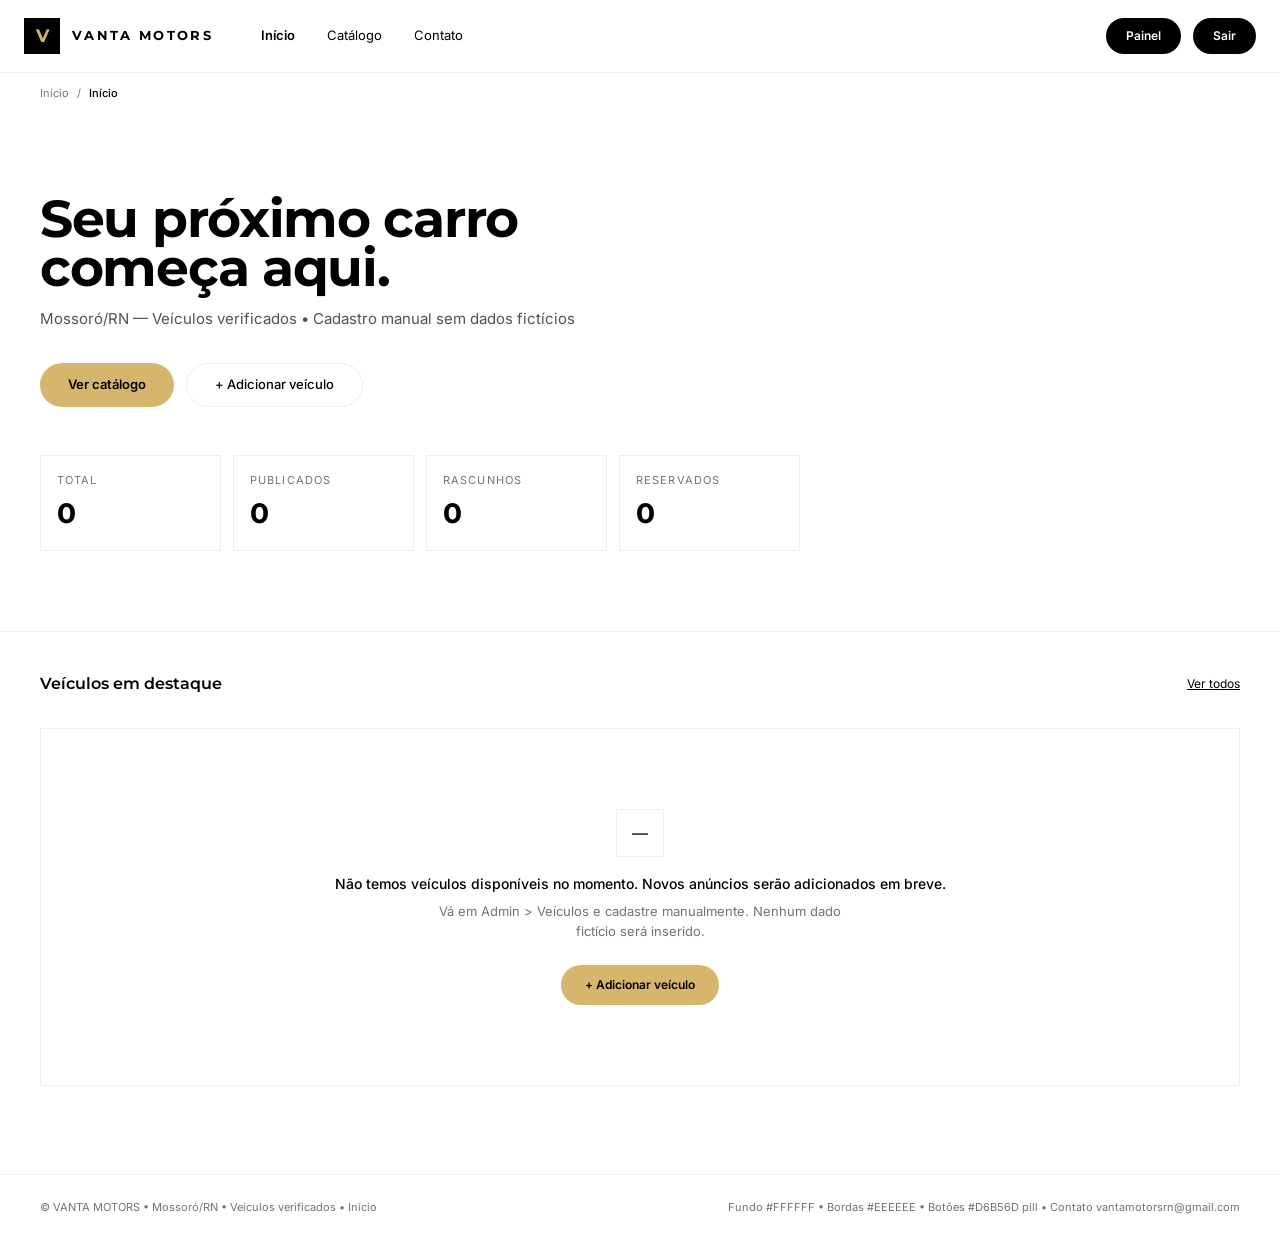
==== Vanta-Motors-Completo-Final.html @ ecafaca8 "Add files via upload" ====
<!DOCTYPE html>
<html lang="en">
<head>
  <meta charset="UTF-8">
  <meta name="viewport" content="width=device-width, initial-scale=1">
  <title>React Artifact</title>
  <style>*, ::before, ::after {
  --tw-border-spacing-x: 0;
  --tw-border-spacing-y: 0;
  --tw-translate-x: 0;
  --tw-translate-y: 0;
  --tw-rotate: 0;
  --tw-skew-x: 0;
  --tw-skew-y: 0;
  --tw-scale-x: 1;
  --tw-scale-y: 1;
  --tw-pan-x:  ;
  --tw-pan-y:  ;
  --tw-pinch-zoom:  ;
  --tw-scroll-snap-strictness: proximity;
  --tw-gradient-from-position:  ;
  --tw-gradient-via-position:  ;
  --tw-gradient-to-position:  ;
  --tw-ordinal:  ;
  --tw-slashed-zero:  ;
  --tw-numeric-figure:  ;
  --tw-numeric-spacing:  ;
  --tw-numeric-fraction:  ;
  --tw-ring-inset:  ;
  --tw-ring-offset-width: 0px;
  --tw-ring-offset-color: #fff;
  --tw-ring-color: rgb(59 130 246 / 0.5);
  --tw-ring-offset-shadow: 0 0 #0000;
  --tw-ring-shadow: 0 0 #0000;
  --tw-shadow: 0 0 #0000;
  --tw-shadow-colored: 0 0 #0000;
  --tw-blur:  ;
  --tw-brightness:  ;
  --tw-contrast:  ;
  --tw-grayscale:  ;
  --tw-hue-rotate:  ;
  --tw-invert:  ;
  --tw-saturate:  ;
  --tw-sepia:  ;
  --tw-drop-shadow:  ;
  --tw-backdrop-blur:  ;
  --tw-backdrop-brightness:  ;
  --tw-backdrop-contrast:  ;
  --tw-backdrop-grayscale:  ;
  --tw-backdrop-hue-rotate:  ;
  --tw-backdrop-invert:  ;
  --tw-backdrop-opacity:  ;
  --tw-backdrop-saturate:  ;
  --tw-backdrop-sepia:  ;
  --tw-contain-size:  ;
  --tw-contain-layout:  ;
  --tw-contain-paint:  ;
  --tw-contain-style:  ;
}

::backdrop {
  --tw-border-spacing-x: 0;
  --tw-border-spacing-y: 0;
  --tw-translate-x: 0;
  --tw-translate-y: 0;
  --tw-rotate: 0;
  --tw-skew-x: 0;
  --tw-skew-y: 0;
  --tw-scale-x: 1;
  --tw-scale-y: 1;
  --tw-pan-x:  ;
  --tw-pan-y:  ;
  --tw-pinch-zoom:  ;
  --tw-scroll-snap-strictness: proximity;
  --tw-gradient-from-position:  ;
  --tw-gradient-via-position:  ;
  --tw-gradient-to-position:  ;
  --tw-ordinal:  ;
  --tw-slashed-zero:  ;
  --tw-numeric-figure:  ;
  --tw-numeric-spacing:  ;
  --tw-numeric-fraction:  ;
  --tw-ring-inset:  ;
  --tw-ring-offset-width: 0px;
  --tw-ring-offset-color: #fff;
  --tw-ring-color: rgb(59 130 246 / 0.5);
  --tw-ring-offset-shadow: 0 0 #0000;
  --tw-ring-shadow: 0 0 #0000;
  --tw-shadow: 0 0 #0000;
  --tw-shadow-colored: 0 0 #0000;
  --tw-blur:  ;
  --tw-brightness:  ;
  --tw-contrast:  ;
  --tw-grayscale:  ;
  --tw-hue-rotate:  ;
  --tw-invert:  ;
  --tw-saturate:  ;
  --tw-sepia:  ;
  --tw-drop-shadow:  ;
  --tw-backdrop-blur:  ;
  --tw-backdrop-brightness:  ;
  --tw-backdrop-contrast:  ;
  --tw-backdrop-grayscale:  ;
  --tw-backdrop-hue-rotate:  ;
  --tw-backdrop-invert:  ;
  --tw-backdrop-opacity:  ;
  --tw-backdrop-saturate:  ;
  --tw-backdrop-sepia:  ;
  --tw-contain-size:  ;
  --tw-contain-layout:  ;
  --tw-contain-paint:  ;
  --tw-contain-style:  ;
}

/*
! tailwindcss v3.4.18 | MIT License | https://tailwindcss.com
*/

/*
1. Prevent padding and border from affecting element width. (https://github.com/mozdevs/cssremedy/issues/4)
2. Allow adding a border to an element by just adding a border-width. (https://github.com/tailwindcss/tailwindcss/pull/116)
*/

*,
::before,
::after {
  box-sizing: border-box;
  /* 1 */
  border-width: 0;
  /* 2 */
  border-style: solid;
  /* 2 */
  border-color: #e5e7eb;
  /* 2 */
}

::before,
::after {
  --tw-content: '';
}

/*
1. Use a consistent sensible line-height in all browsers.
2. Prevent adjustments of font size after orientation changes in iOS.
3. Use a more readable tab size.
4. Use the user's configured `sans` font-family by default.
5. Use the user's configured `sans` font-feature-settings by default.
6. Use the user's configured `sans` font-variation-settings by default.
7. Disable tap highlights on iOS
*/

html,
:host {
  line-height: 1.5;
  /* 1 */
  -webkit-text-size-adjust: 100%;
  /* 2 */
  -moz-tab-size: 4;
  /* 3 */
  -o-tab-size: 4;
     tab-size: 4;
  /* 3 */
  font-family: ui-sans-serif, system-ui, sans-serif, "Apple Color Emoji", "Segoe UI Emoji", "Segoe UI Symbol", "Noto Color Emoji";
  /* 4 */
  font-feature-settings: normal;
  /* 5 */
  font-variation-settings: normal;
  /* 6 */
  -webkit-tap-highlight-color: transparent;
  /* 7 */
}

/*
1. Remove the margin in all browsers.
2. Inherit line-height from `html` so users can set them as a class directly on the `html` element.
*/

body {
  margin: 0;
  /* 1 */
  line-height: inherit;
  /* 2 */
}

/*
1. Add the correct height in Firefox.
2. Correct the inheritance of border color in Firefox. (https://bugzilla.mozilla.org/show_bug.cgi?id=190655)
3. Ensure horizontal rules are visible by default.
*/

hr {
  height: 0;
  /* 1 */
  color: inherit;
  /* 2 */
  border-top-width: 1px;
  /* 3 */
}

/*
Add the correct text decoration in Chrome, Edge, and Safari.
*/

abbr:where([title]) {
  -webkit-text-decoration: underline dotted;
          text-decoration: underline dotted;
}

/*
Remove the default font size and weight for headings.
*/

h1,
h2,
h3,
h4,
h5,
h6 {
  font-size: inherit;
  font-weight: inherit;
}

/*
Reset links to optimize for opt-in styling instead of opt-out.
*/

a {
  color: inherit;
  text-decoration: inherit;
}

/*
Add the correct font weight in Edge and Safari.
*/

b,
strong {
  font-weight: bolder;
}

/*
1. Use the user's configured `mono` font-family by default.
2. Use the user's configured `mono` font-feature-settings by default.
3. Use the user's configured `mono` font-variation-settings by default.
4. Correct the odd `em` font sizing in all browsers.
*/

code,
kbd,
samp,
pre {
  font-family: ui-monospace, SFMono-Regular, Menlo, Monaco, Consolas, "Liberation Mono", "Courier New", monospace;
  /* 1 */
  font-feature-settings: normal;
  /* 2 */
  font-variation-settings: normal;
  /* 3 */
  font-size: 1em;
  /* 4 */
}

/*
Add the correct font size in all browsers.
*/

small {
  font-size: 80%;
}

/*
Prevent `sub` and `sup` elements from affecting the line height in all browsers.
*/

sub,
sup {
  font-size: 75%;
  line-height: 0;
  position: relative;
  vertical-align: baseline;
}

sub {
  bottom: -0.25em;
}

sup {
  top: -0.5em;
}

/*
1. Remove text indentation from table contents in Chrome and Safari. (https://bugs.chromium.org/p/chromium/issues/detail?id=999088, https://bugs.webkit.org/show_bug.cgi?id=201297)
2. Correct table border color inheritance in all Chrome and Safari. (https://bugs.chromium.org/p/chromium/issues/detail?id=935729, https://bugs.webkit.org/show_bug.cgi?id=195016)
3. Remove gaps between table borders by default.
*/

table {
  text-indent: 0;
  /* 1 */
  border-color: inherit;
  /* 2 */
  border-collapse: collapse;
  /* 3 */
}

/*
1. Change the font styles in all browsers.
2. Remove the margin in Firefox and Safari.
3. Remove default padding in all browsers.
*/

button,
input,
optgroup,
select,
textarea {
  font-family: inherit;
  /* 1 */
  font-feature-settings: inherit;
  /* 1 */
  font-variation-settings: inherit;
  /* 1 */
  font-size: 100%;
  /* 1 */
  font-weight: inherit;
  /* 1 */
  line-height: inherit;
  /* 1 */
  letter-spacing: inherit;
  /* 1 */
  color: inherit;
  /* 1 */
  margin: 0;
  /* 2 */
  padding: 0;
  /* 3 */
}

/*
Remove the inheritance of text transform in Edge and Firefox.
*/

button,
select {
  text-transform: none;
}

/*
1. Correct the inability to style clickable types in iOS and Safari.
2. Remove default button styles.
*/

button,
input:where([type='button']),
input:where([type='reset']),
input:where([type='submit']) {
  -webkit-appearance: button;
  /* 1 */
  background-color: transparent;
  /* 2 */
  background-image: none;
  /* 2 */
}

/*
Use the modern Firefox focus style for all focusable elements.
*/

:-moz-focusring {
  outline: auto;
}

/*
Remove the additional `:invalid` styles in Firefox. (https://github.com/mozilla/gecko-dev/blob/2f9eacd9d3d995c937b4251a5557d95d494c9be1/layout/style/res/forms.css#L728-L737)
*/

:-moz-ui-invalid {
  box-shadow: none;
}

/*
Add the correct vertical alignment in Chrome and Firefox.
*/

progress {
  vertical-align: baseline;
}

/*
Correct the cursor style of increment and decrement buttons in Safari.
*/

::-webkit-inner-spin-button,
::-webkit-outer-spin-button {
  height: auto;
}

/*
1. Correct the odd appearance in Chrome and Safari.
2. Correct the outline style in Safari.
*/

[type='search'] {
  -webkit-appearance: textfield;
  /* 1 */
  outline-offset: -2px;
  /* 2 */
}

/*
Remove the inner padding in Chrome and Safari on macOS.
*/

::-webkit-search-decoration {
  -webkit-appearance: none;
}

/*
1. Correct the inability to style clickable types in iOS and Safari.
2. Change font properties to `inherit` in Safari.
*/

::-webkit-file-upload-button {
  -webkit-appearance: button;
  /* 1 */
  font: inherit;
  /* 2 */
}

/*
Add the correct display in Chrome and Safari.
*/

summary {
  display: list-item;
}

/*
Removes the default spacing and border for appropriate elements.
*/

blockquote,
dl,
dd,
h1,
h2,
h3,
h4,
h5,
h6,
hr,
figure,
p,
pre {
  margin: 0;
}

fieldset {
  margin: 0;
  padding: 0;
}

legend {
  padding: 0;
}

ol,
ul,
menu {
  list-style: none;
  margin: 0;
  padding: 0;
}

/*
Reset default styling for dialogs.
*/

dialog {
  padding: 0;
}

/*
Prevent resizing textareas horizontally by default.
*/

textarea {
  resize: vertical;
}

/*
1. Reset the default placeholder opacity in Firefox. (https://github.com/tailwindlabs/tailwindcss/issues/3300)
2. Set the default placeholder color to the user's configured gray 400 color.
*/

input::-moz-placeholder, textarea::-moz-placeholder {
  opacity: 1;
  /* 1 */
  color: #9ca3af;
  /* 2 */
}

input::placeholder,
textarea::placeholder {
  opacity: 1;
  /* 1 */
  color: #9ca3af;
  /* 2 */
}

/*
Set the default cursor for buttons.
*/

button,
[role="button"] {
  cursor: pointer;
}

/*
Make sure disabled buttons don't get the pointer cursor.
*/

:disabled {
  cursor: default;
}

/*
1. Make replaced elements `display: block` by default. (https://github.com/mozdevs/cssremedy/issues/14)
2. Add `vertical-align: middle` to align replaced elements more sensibly by default. (https://github.com/jensimmons/cssremedy/issues/14#issuecomment-634934210)
   This can trigger a poorly considered lint error in some tools but is included by design.
*/

img,
svg,
video,
canvas,
audio,
iframe,
embed,
object {
  display: block;
  /* 1 */
  vertical-align: middle;
  /* 2 */
}

/*
Constrain images and videos to the parent width and preserve their intrinsic aspect ratio. (https://github.com/mozdevs/cssremedy/issues/14)
*/

img,
video {
  max-width: 100%;
  height: auto;
}

/* Make elements with the HTML hidden attribute stay hidden by default */

[hidden]:where(:not([hidden="until-found"])) {
  display: none;
}

.fixed {
  position: fixed;
}

.absolute {
  position: absolute;
}

.relative {
  position: relative;
}

.sticky {
  position: sticky;
}

.inset-0 {
  inset: 0px;
}

.bottom-0 {
  bottom: 0px;
}

.bottom-6 {
  bottom: 1.5rem;
}

.left-1\/2 {
  left: 50%;
}

.left-2 {
  left: 0.5rem;
}

.right-1 {
  right: 0.25rem;
}

.top-0 {
  top: 0px;
}

.top-1 {
  top: 0.25rem;
}

.top-2 {
  top: 0.5rem;
}

.top-\[72px\] {
  top: 72px;
}

.z-40 {
  z-index: 40;
}

.z-50 {
  z-index: 50;
}

.z-\[60\] {
  z-index: 60;
}

.mx-auto {
  margin-left: auto;
  margin-right: auto;
}

.-ml-2 {
  margin-left: -0.5rem;
}

.mb-4 {
  margin-bottom: 1rem;
}

.ml-2 {
  margin-left: 0.5rem;
}

.mt-1 {
  margin-top: 0.25rem;
}

.mt-12 {
  margin-top: 3rem;
}

.mt-2 {
  margin-top: 0.5rem;
}

.mt-3 {
  margin-top: 0.75rem;
}

.mt-4 {
  margin-top: 1rem;
}

.mt-6 {
  margin-top: 1.5rem;
}

.mt-8 {
  margin-top: 2rem;
}

.flex {
  display: flex;
}

.inline-flex {
  display: inline-flex;
}

.table {
  display: table;
}

.grid {
  display: grid;
}

.hidden {
  display: none;
}

.aspect-\[16\/10\] {
  aspect-ratio: 16/10;
}

.aspect-\[4\/3\] {
  aspect-ratio: 4/3;
}

.h-1\.5 {
  height: 0.375rem;
}

.h-10 {
  height: 2.5rem;
}

.h-11 {
  height: 2.75rem;
}

.h-12 {
  height: 3rem;
}

.h-4 {
  height: 1rem;
}

.h-5 {
  height: 1.25rem;
}

.h-7 {
  height: 1.75rem;
}

.h-8 {
  height: 2rem;
}

.h-9 {
  height: 2.25rem;
}

.h-\[160px\] {
  height: 160px;
}

.h-\[64px\] {
  height: 64px;
}

.h-\[72px\] {
  height: 72px;
}

.h-full {
  height: 100%;
}

.min-h-\[120px\] {
  min-height: 120px;
}

.min-h-\[calc\(100vh-72px\)\] {
  min-height: calc(100vh - 72px);
}

.min-h-screen {
  min-height: 100vh;
}

.w-1\.5 {
  width: 0.375rem;
}

.w-12 {
  width: 3rem;
}

.w-4 {
  width: 1rem;
}

.w-5 {
  width: 1.25rem;
}

.w-8 {
  width: 2rem;
}

.w-9 {
  width: 2.25rem;
}

.w-\[260px\] {
  width: 260px;
}

.w-full {
  width: 100%;
}

.min-w-0 {
  min-width: 0px;
}

.max-w-\[1440px\] {
  max-width: 1440px;
}

.max-w-\[340px\] {
  max-width: 340px;
}

.max-w-\[420px\] {
  max-width: 420px;
}

.max-w-\[720px\] {
  max-width: 720px;
}

.max-w-\[760px\] {
  max-width: 760px;
}

.max-w-\[90vw\] {
  max-width: 90vw;
}

.max-w-\[980px\] {
  max-width: 980px;
}

.flex-1 {
  flex: 1 1 0%;
}

.-translate-x-1\/2 {
  --tw-translate-x: -50%;
  transform: translate(var(--tw-translate-x), var(--tw-translate-y)) rotate(var(--tw-rotate)) skewX(var(--tw-skew-x)) skewY(var(--tw-skew-y)) scaleX(var(--tw-scale-x)) scaleY(var(--tw-scale-y));
}

.cursor-pointer {
  cursor: pointer;
}

.list-decimal {
  list-style-type: decimal;
}

.grid-cols-1 {
  grid-template-columns: repeat(1, minmax(0, 1fr));
}

.grid-cols-2 {
  grid-template-columns: repeat(2, minmax(0, 1fr));
}

.grid-cols-3 {
  grid-template-columns: repeat(3, minmax(0, 1fr));
}

.grid-cols-\[100px_1fr_120px_120px_80px\] {
  grid-template-columns: 100px 1fr 120px 120px 80px;
}

.flex-col {
  flex-direction: column;
}

.flex-wrap {
  flex-wrap: wrap;
}

.items-start {
  align-items: flex-start;
}

.items-center {
  align-items: center;
}

.justify-end {
  justify-content: flex-end;
}

.justify-center {
  justify-content: center;
}

.justify-between {
  justify-content: space-between;
}

.gap-1 {
  gap: 0.25rem;
}

.gap-1\.5 {
  gap: 0.375rem;
}

.gap-10 {
  gap: 2.5rem;
}

.gap-2 {
  gap: 0.5rem;
}

.gap-3 {
  gap: 0.75rem;
}

.gap-4 {
  gap: 1rem;
}

.gap-8 {
  gap: 2rem;
}

.space-y-1 > :not([hidden]) ~ :not([hidden]) {
  --tw-space-y-reverse: 0;
  margin-top: calc(0.25rem * calc(1 - var(--tw-space-y-reverse)));
  margin-bottom: calc(0.25rem * var(--tw-space-y-reverse));
}

.space-y-4 > :not([hidden]) ~ :not([hidden]) {
  --tw-space-y-reverse: 0;
  margin-top: calc(1rem * calc(1 - var(--tw-space-y-reverse)));
  margin-bottom: calc(1rem * var(--tw-space-y-reverse));
}

.space-y-6 > :not([hidden]) ~ :not([hidden]) {
  --tw-space-y-reverse: 0;
  margin-top: calc(1.5rem * calc(1 - var(--tw-space-y-reverse)));
  margin-bottom: calc(1.5rem * var(--tw-space-y-reverse));
}

.self-start {
  align-self: flex-start;
}

.overflow-auto {
  overflow: auto;
}

.overflow-hidden {
  overflow: hidden;
}

.truncate {
  overflow: hidden;
  text-overflow: ellipsis;
  white-space: nowrap;
}

.rounded-\[12px\] {
  border-radius: 12px;
}

.rounded-full {
  border-radius: 9999px;
}

.border {
  border-width: 1px;
}

.border-b {
  border-bottom-width: 1px;
}

.border-r {
  border-right-width: 1px;
}

.border-t {
  border-top-width: 1px;
}

.border-\[\#EEEEEE\] {
  --tw-border-opacity: 1;
  border-color: rgb(238 238 238 / var(--tw-border-opacity, 1));
}

.border-\[\#F6E8B8\] {
  --tw-border-opacity: 1;
  border-color: rgb(246 232 184 / var(--tw-border-opacity, 1));
}

.border-black {
  --tw-border-opacity: 1;
  border-color: rgb(0 0 0 / var(--tw-border-opacity, 1));
}

.border-neutral-300 {
  --tw-border-opacity: 1;
  border-color: rgb(212 212 212 / var(--tw-border-opacity, 1));
}

.bg-\[\#22c55e\] {
  --tw-bg-opacity: 1;
  background-color: rgb(34 197 94 / var(--tw-bg-opacity, 1));
}

.bg-\[\#D6B56D\] {
  --tw-bg-opacity: 1;
  background-color: rgb(214 181 109 / var(--tw-bg-opacity, 1));
}

.bg-\[\#FAFAFA\] {
  --tw-bg-opacity: 1;
  background-color: rgb(250 250 250 / var(--tw-bg-opacity, 1));
}

.bg-\[\#FFF8E1\] {
  --tw-bg-opacity: 1;
  background-color: rgb(255 248 225 / var(--tw-bg-opacity, 1));
}

.bg-black {
  --tw-bg-opacity: 1;
  background-color: rgb(0 0 0 / var(--tw-bg-opacity, 1));
}

.bg-black\/40 {
  background-color: rgb(0 0 0 / 0.4);
}

.bg-white {
  --tw-bg-opacity: 1;
  background-color: rgb(255 255 255 / var(--tw-bg-opacity, 1));
}

.object-cover {
  -o-object-fit: cover;
     object-fit: cover;
}

.p-12 {
  padding: 3rem;
}

.p-3 {
  padding: 0.75rem;
}

.p-4 {
  padding: 1rem;
}

.p-5 {
  padding: 1.25rem;
}

.p-6 {
  padding: 1.5rem;
}

.px-2 {
  padding-left: 0.5rem;
  padding-right: 0.5rem;
}

.px-3 {
  padding-left: 0.75rem;
  padding-right: 0.75rem;
}

.px-4 {
  padding-left: 1rem;
  padding-right: 1rem;
}

.px-5 {
  padding-left: 1.25rem;
  padding-right: 1.25rem;
}

.px-6 {
  padding-left: 1.5rem;
  padding-right: 1.5rem;
}

.px-7 {
  padding-left: 1.75rem;
  padding-right: 1.75rem;
}

.py-0\.5 {
  padding-top: 0.125rem;
  padding-bottom: 0.125rem;
}

.py-1 {
  padding-top: 0.25rem;
  padding-bottom: 0.25rem;
}

.py-10 {
  padding-top: 2.5rem;
  padding-bottom: 2.5rem;
}

.py-12 {
  padding-top: 3rem;
  padding-bottom: 3rem;
}

.py-20 {
  padding-top: 5rem;
  padding-bottom: 5rem;
}

.py-3 {
  padding-top: 0.75rem;
  padding-bottom: 0.75rem;
}

.py-4 {
  padding-top: 1rem;
  padding-bottom: 1rem;
}

.py-6 {
  padding-top: 1.5rem;
  padding-bottom: 1.5rem;
}

.py-8 {
  padding-top: 2rem;
  padding-bottom: 2rem;
}

.pb-2 {
  padding-bottom: 0.5rem;
}

.pl-4 {
  padding-left: 1rem;
}

.pt-4 {
  padding-top: 1rem;
}

.text-left {
  text-align: left;
}

.text-center {
  text-align: center;
}

.font-mono {
  font-family: ui-monospace, SFMono-Regular, Menlo, Monaco, Consolas, "Liberation Mono", "Courier New", monospace;
}

.text-\[10px\] {
  font-size: 10px;
}

.text-\[11px\] {
  font-size: 11px;
}

.text-\[12px\] {
  font-size: 12px;
}

.text-\[13px\] {
  font-size: 13px;
}

.text-\[14px\] {
  font-size: 14px;
}

.text-\[15px\] {
  font-size: 15px;
}

.text-\[16px\] {
  font-size: 16px;
}

.text-\[18px\] {
  font-size: 18px;
}

.text-\[20px\] {
  font-size: 20px;
}

.text-\[22px\] {
  font-size: 22px;
}

.text-\[28px\] {
  font-size: 28px;
}

.text-\[32px\] {
  font-size: 32px;
}

.font-bold {
  font-weight: 700;
}

.font-medium {
  font-weight: 500;
}

.font-normal {
  font-weight: 400;
}

.font-semibold {
  font-weight: 600;
}

.uppercase {
  text-transform: uppercase;
}

.leading-\[0\.95\] {
  line-height: 0.95;
}

.leading-relaxed {
  line-height: 1.625;
}

.tracking-\[0\.14em\] {
  letter-spacing: 0.14em;
}

.tracking-\[0\.18em\] {
  letter-spacing: 0.18em;
}

.tracking-tight {
  letter-spacing: -0.025em;
}

.tracking-widest {
  letter-spacing: 0.1em;
}

.text-black {
  --tw-text-opacity: 1;
  color: rgb(0 0 0 / var(--tw-text-opacity, 1));
}

.text-neutral-400 {
  --tw-text-opacity: 1;
  color: rgb(163 163 163 / var(--tw-text-opacity, 1));
}

.text-neutral-500 {
  --tw-text-opacity: 1;
  color: rgb(115 115 115 / var(--tw-text-opacity, 1));
}

.text-neutral-600 {
  --tw-text-opacity: 1;
  color: rgb(82 82 82 / var(--tw-text-opacity, 1));
}

.text-neutral-700 {
  --tw-text-opacity: 1;
  color: rgb(64 64 64 / var(--tw-text-opacity, 1));
}

.text-red-500 {
  --tw-text-opacity: 1;
  color: rgb(239 68 68 / var(--tw-text-opacity, 1));
}

.text-white {
  --tw-text-opacity: 1;
  color: rgb(255 255 255 / var(--tw-text-opacity, 1));
}

.underline {
  text-decoration-line: underline;
}

.opacity-60 {
  opacity: 0.6;
}

.shadow-lg {
  --tw-shadow: 0 10px 15px -3px rgb(0 0 0 / 0.1), 0 4px 6px -4px rgb(0 0 0 / 0.1);
  --tw-shadow-colored: 0 10px 15px -3px var(--tw-shadow-color), 0 4px 6px -4px var(--tw-shadow-color);
  box-shadow: var(--tw-ring-offset-shadow, 0 0 #0000), var(--tw-ring-shadow, 0 0 #0000), var(--tw-shadow);
}

.outline {
  outline-style: solid;
}

.filter {
  filter: var(--tw-blur) var(--tw-brightness) var(--tw-contrast) var(--tw-grayscale) var(--tw-hue-rotate) var(--tw-invert) var(--tw-saturate) var(--tw-sepia) var(--tw-drop-shadow);
}

.transition-colors {
  transition-property: color, background-color, border-color, text-decoration-color, fill, stroke;
  transition-timing-function: cubic-bezier(0.4, 0, 0.2, 1);
  transition-duration: 150ms;
}

html,
body,
#root {
  min-height: 100%;
}

body {
  margin: 0;
  font-family: ui-sans-serif, system-ui, -apple-system, BlinkMacSystemFont, "Segoe UI", sans-serif;
}

/*
 * Tailwind v4's Preflight no longer sets `cursor: pointer` on buttons, so
 * clickable controls fall back to the default arrow cursor. Restore the
 * pointer cursor on interactive elements so artifacts give a clear
 * "this is clickable" affordance on hover.
 */

button:not(:disabled),
[role="button"]:not([aria-disabled="true"]),
label[for],
select:not(:disabled),
summary {
  cursor: pointer;
}

.last\:border-0:last-child {
  border-width: 0px;
}

.hover\:border-\[\#D6B56D\]:hover {
  --tw-border-opacity: 1;
  border-color: rgb(214 181 109 / var(--tw-border-opacity, 1));
}

.hover\:bg-\[\#FAFAFA\]:hover {
  --tw-bg-opacity: 1;
  background-color: rgb(250 250 250 / var(--tw-bg-opacity, 1));
}

.hover\:bg-neutral-50:hover {
  --tw-bg-opacity: 1;
  background-color: rgb(250 250 250 / var(--tw-bg-opacity, 1));
}

.hover\:underline:hover {
  text-decoration-line: underline;
}

.hover\:opacity-60:hover {
  opacity: 0.6;
}

.hover\:opacity-80:hover {
  opacity: 0.8;
}

.hover\:brightness-95:hover {
  --tw-brightness: brightness(.95);
  filter: var(--tw-blur) var(--tw-brightness) var(--tw-contrast) var(--tw-grayscale) var(--tw-hue-rotate) var(--tw-invert) var(--tw-saturate) var(--tw-sepia) var(--tw-drop-shadow);
}

@media (min-width: 768px) {
  .md\:block {
    display: block;
  }

  .md\:inline {
    display: inline;
  }

  .md\:flex {
    display: flex;
  }

  .md\:grid {
    display: grid;
  }

  .md\:hidden {
    display: none;
  }

  .md\:h-9 {
    height: 2.25rem;
  }

  .md\:w-auto {
    width: auto;
  }

  .md\:grid-cols-2 {
    grid-template-columns: repeat(2, minmax(0, 1fr));
  }

  .md\:grid-cols-3 {
    grid-template-columns: repeat(3, minmax(0, 1fr));
  }

  .md\:grid-cols-4 {
    grid-template-columns: repeat(4, minmax(0, 1fr));
  }

  .md\:grid-cols-5 {
    grid-template-columns: repeat(5, minmax(0, 1fr));
  }

  .md\:grid-cols-\[100px_1fr_120px_120px_80px\] {
    grid-template-columns: 100px 1fr 120px 120px 80px;
  }

  .md\:flex-row {
    flex-direction: row;
  }

  .md\:items-center {
    align-items: center;
  }

  .md\:p-8 {
    padding: 2rem;
  }

  .md\:px-10 {
    padding-left: 2.5rem;
    padding-right: 2.5rem;
  }

  .md\:px-5 {
    padding-left: 1.25rem;
    padding-right: 1.25rem;
  }

  .md\:py-20 {
    padding-top: 5rem;
    padding-bottom: 5rem;
  }

  .md\:text-\[52px\] {
    font-size: 52px;
  }
}
</style>
</head>
<body>
  <div id="root"></div>
  
  <script type="module">var hf=Object.create;var{getPrototypeOf:yf,defineProperty:Vl,getOwnPropertyNames:mf}=Object;var gf=Object.prototype.hasOwnProperty;var Cn=(e,n,t)=>{t=e!=null?hf(yf(e)):{};let r=n||!e||!e.__esModule?Vl(t,"default",{value:e,enumerable:!0}):t;for(let l of mf(e))if(!gf.call(r,l))Vl(r,l,{get:()=>e[l],enumerable:!0});return r};var kr=(e,n)=>()=>(n||e((n={exports:{}}).exports,n),n.exports);var vf=(e,n)=>{for(var t in n)Vl(e,t,{get:n[t],enumerable:!0,configurable:!0,set:(r)=>n[t]=()=>r})};var kf=(e,n)=>()=>(e&&(n=e(e=0)),n);var St=kr((Uf)=>{var wt=Symbol.for("react.element"),wf=Symbol.for("react.portal"),Sf=Symbol.for("react.fragment"),Ef=Symbol.for("react.strict_mode"),_f=Symbol.for("react.profiler"),Cf=Symbol.for("react.provider"),Pf=Symbol.for("react.context"),Nf=Symbol.for("react.forward_ref"),zf=Symbol.for("react.suspense"),Rf=Symbol.for("react.memo"),Lf=Symbol.for("react.lazy"),yi=Symbol.iterator;function Tf(e){if(e===null||typeof e!=="object")return null;return e=yi&&e[yi]||e["@@iterator"],typeof e==="function"?e:null}var vi={isMounted:function(){return!1},enqueueForceUpdate:function(){},enqueueReplaceState:function(){},enqueueSetState:function(){}},ki=Object.assign,wi={};function Fn(e,n,t){this.props=e,this.context=n,this.refs=wi,this.updater=t||vi}Fn.prototype.isReactComponent={};Fn.prototype.setState=function(e,n){if(typeof e!=="object"&&typeof e!=="function"&&e!=null)throw Error("setState(...): takes an object of state variables to update or a function which returns an object of state variables.");this.updater.enqueueSetState(this,e,n,"setState")};Fn.prototype.forceUpdate=function(e){this.updater.enqueueForceUpdate(this,e,"forceUpdate")};function Si(){}Si.prototype=Fn.prototype;function Kl(e,n,t){this.props=e,this.context=n,this.refs=wi,this.updater=t||vi}var Yl=Kl.prototype=new Si;Yl.constructor=Kl;ki(Yl,Fn.prototype);Yl.isPureReactComponent=!0;var mi=Array.isArray,Ei=Object.prototype.hasOwnProperty,Xl={current:null},_i={key:!0,ref:!0,__self:!0,__source:!0};function Ci(e,n,t){var r,l={},u=null,o=null;if(n!=null)for(r in n.ref!==void 0&&(o=n.ref),n.key!==void 0&&(u=""+n.key),n)Ei.call(n,r)&&!_i.hasOwnProperty(r)&&(l[r]=n[r]);var i=arguments.length-2;if(i===1)l.children=t;else if(1<i){for(var a=Array(i),h=0;h<i;h++)a[h]=arguments[h+2];l.children=a}if(e&&e.defaultProps)for(r in i=e.defaultProps,i)l[r]===void 0&&(l[r]=i[r]);return{$$typeof:wt,type:e,key:u,ref:o,props:l,_owner:Xl.current}}function Mf(e,n){return{$$typeof:wt,type:e.type,key:n,ref:e.ref,props:e.props,_owner:e._owner}}function Gl(e){return typeof e==="object"&&e!==null&&e.$$typeof===wt}function Df(e){var n={"=":"=0",":":"=2"};return"$"+e.replace(/[=:]/g,function(t){return n[t]})}var gi=/\/+/g;function Al(e,n){return typeof e==="object"&&e!==null&&e.key!=null?Df(""+e.key):n.toString(36)}function Sr(e,n,t,r,l){var u=typeof e;if(u==="undefined"||u==="boolean")e=null;var o=!1;if(e===null)o=!0;else switch(u){case"string":case"number":o=!0;break;case"object":switch(e.$$typeof){case wt:case wf:o=!0}}if(o)return o=e,l=l(o),e=r===""?"."+Al(o,0):r,mi(l)?(t="",e!=null&&(t=e.replace(gi,"$&/")+"/"),Sr(l,n,t,"",function(h){return h})):l!=null&&(Gl(l)&&(l=Mf(l,t+(!l.key||o&&o.key===l.key?"":(""+l.key).replace(gi,"$&/")+"/")+e)),n.push(l)),1;if(o=0,r=r===""?".":r+":",mi(e))for(var i=0;i<e.length;i++){u=e[i];var a=r+Al(u,i);o+=Sr(u,n,t,a,l)}else if(a=Tf(e),typeof a==="function")for(e=a.call(e),i=0;!(u=e.next()).done;)u=u.value,a=r+Al(u,i++),o+=Sr(u,n,t,a,l);else if(u==="object")throw n=String(e),Error("Objects are not valid as a React child (found: "+(n==="[object Object]"?"object with keys {"+Object.keys(e).join(", ")+"}":n)+"). If you meant to render a collection of children, use an array instead.");return o}function wr(e,n,t){if(e==null)return e;var r=[],l=0;return Sr(e,r,"","",function(u){return n.call(t,u,l++)}),r}function If(e){if(e._status===-1){var n=e._result;n=n(),n.then(function(t){if(e._status===0||e._status===-1)e._status=1,e._result=t},function(t){if(e._status===0||e._status===-1)e._status=2,e._result=t}),e._status===-1&&(e._status=0,e._result=n)}if(e._status===1)return e._result.default;throw e._result}var ie={current:null},Er={transition:null},Of={ReactCurrentDispatcher:ie,ReactCurrentBatchConfig:Er,ReactCurrentOwner:Xl};function Pi(){throw Error("act(...) is not supported in production builds of React.")}Uf.Children={map:wr,forEach:function(e,n,t){wr(e,function(){n.apply(this,arguments)},t)},count:function(e){var n=0;return wr(e,function(){n++}),n},toArray:function(e){return wr(e,function(n){return n})||[]},only:function(e){if(!Gl(e))throw Error("React.Children.only expected to receive a single React element child.");return e}};Uf.Component=Fn;Uf.Fragment=Sf;Uf.Profiler=_f;Uf.PureComponent=Kl;Uf.StrictMode=Ef;Uf.Suspense=zf;Uf.__SECRET_INTERNALS_DO_NOT_USE_OR_YOU_WILL_BE_FIRED=Of;Uf.act=Pi;Uf.cloneElement=function(e,n,t){if(e===null||e===void 0)throw Error("React.cloneElement(...): The argument must be a React element, but you passed "+e+".");var r=ki({},e.props),l=e.key,u=e.ref,o=e._owner;if(n!=null){if(n.ref!==void 0&&(u=n.ref,o=Xl.current),n.key!==void 0&&(l=""+n.key),e.type&&e.type.defaultProps)var i=e.type.defaultProps;for(a in n)Ei.call(n,a)&&!_i.hasOwnProperty(a)&&(r[a]=n[a]===void 0&&i!==void 0?i[a]:n[a])}var a=arguments.length-2;if(a===1)r.children=t;else if(1<a){i=Array(a);for(var h=0;h<a;h++)i[h]=arguments[h+2];r.children=i}return{$$typeof:wt,type:e.type,key:l,ref:u,props:r,_owner:o}};Uf.createContext=function(e){return e={$$typeof:Pf,_currentValue:e,_currentValue2:e,_threadCount:0,Provider:null,Consumer:null,_defaultValue:null,_globalName:null},e.Provider={$$typeof:Cf,_context:e},e.Consumer=e};Uf.createElement=Ci;Uf.createFactory=function(e){var n=Ci.bind(null,e);return n.type=e,n};Uf.createRef=function(){return{current:null}};Uf.forwardRef=function(e){return{$$typeof:Nf,render:e}};Uf.isValidElement=Gl;Uf.lazy=function(e){return{$$typeof:Lf,_payload:{_status:-1,_result:e},_init:If}};Uf.memo=function(e,n){return{$$typeof:Rf,type:e,compare:n===void 0?null:n}};Uf.startTransition=function(e){var n=Er.transition;Er.transition={};try{e()}finally{Er.transition=n}};Uf.unstable_act=Pi;Uf.useCallback=function(e,n){return ie.current.useCallback(e,n)};Uf.useContext=function(e){return ie.current.useContext(e)};Uf.useDebugValue=function(){};Uf.useDeferredValue=function(e){return ie.current.useDeferredValue(e)};Uf.useEffect=function(e,n){return ie.current.useEffect(e,n)};Uf.useId=function(){return ie.current.useId()};Uf.useImperativeHandle=function(e,n,t){return ie.current.useImperativeHandle(e,n,t)};Uf.useInsertionEffect=function(e,n){return ie.current.useInsertionEffect(e,n)};Uf.useLayoutEffect=function(e,n){return ie.current.useLayoutEffect(e,n)};Uf.useMemo=function(e,n){return ie.current.useMemo(e,n)};Uf.useReducer=function(e,n,t){return ie.current.useReducer(e,n,t)};Uf.useRef=function(e){return ie.current.useRef(e)};Uf.useState=function(e){return ie.current.useState(e)};Uf.useSyncExternalStore=function(e,n,t){return ie.current.useSyncExternalStore(e,n,t)};Uf.useTransition=function(){return ie.current.useTransition()};Uf.version="18.3.1"});var Di=kr((kd)=>{function Jl(e,n){var t=e.length;e.push(n);e:for(;0<t;){var r=t-1>>>1,l=e[r];if(0<_r(l,n))e[r]=n,e[t]=l,t=r;else break e}}function Te(e){return e.length===0?null:e[0]}function zr(e){if(e.length===0)return null;var n=e[0],t=e.pop();if(t!==n){e[0]=t;e:for(var r=0,l=e.length,u=l>>>1;r<u;){var o=2*(r+1)-1,i=e[o],a=o+1,h=e[a];if(0>_r(i,t))a<l&&0>_r(h,i)?(e[r]=h,e[a]=t,r=a):(e[r]=i,e[o]=t,r=o);else if(a<l&&0>_r(h,t))e[r]=h,e[a]=t,r=a;else break e}}return n}function _r(e,n){var t=e.sortIndex-n.sortIndex;return t!==0?t:e.id-n.id}if(typeof performance==="object"&&typeof performance.now==="function")ql=performance,kd.unstable_now=function(){return ql.now()};else Cr=Date,jl=Cr.now(),kd.unstable_now=function(){return Cr.now()-jl};var ql,Cr,jl,xe=[],tn=[],vd=1,Se=null,te=3,Rr=!1,Pn=!1,_t=!1,zi=typeof setTimeout==="function"?setTimeout:null,Ri=typeof clearTimeout==="function"?clearTimeout:null,Ni=typeof setImmediate<"u"?setImmediate:null;typeof navigator<"u"&&navigator.scheduling!==void 0&&navigator.scheduling.isInputPending!==void 0&&navigator.scheduling.isInputPending.bind(navigator.scheduling);function bl(e){for(var n=Te(tn);n!==null;){if(n.callback===null)zr(tn);else if(n.startTime<=e)zr(tn),n.sortIndex=n.expirationTime,Jl(xe,n);else break;n=Te(tn)}}function nu(e){if(_t=!1,bl(e),!Pn)if(Te(xe)!==null)Pn=!0,ru(tu);else{var n=Te(tn);n!==null&&lu(nu,n.startTime-e)}}function tu(e,n){Pn=!1,_t&&(_t=!1,Ri(Ct),Ct=-1),Rr=!0;var t=te;try{bl(n);for(Se=Te(xe);Se!==null&&(!(Se.expirationTime>n)||e&&!Mi());){var r=Se.callback;if(typeof r==="function"){Se.callback=null,te=Se.priorityLevel;var l=r(Se.expirationTime<=n);n=kd.unstable_now(),typeof l==="function"?Se.callback=l:Se===Te(xe)&&zr(xe),bl(n)}else zr(xe);Se=Te(xe)}if(Se!==null)var u=!0;else{var o=Te(tn);o!==null&&lu(nu,o.startTime-n),u=!1}return u}finally{Se=null,te=t,Rr=!1}}var Lr=!1,Pr=null,Ct=-1,Li=5,Ti=-1;function Mi(){return kd.unstable_now()-Ti<Li?!1:!0}function Zl(){if(Pr!==null){var e=kd.unstable_now();Ti=e;var n=!0;try{n=Pr(!0,e)}finally{n?Et():(Lr=!1,Pr=null)}}else Lr=!1}var Et;if(typeof Ni==="function")Et=function(){Ni(Zl)};else if(typeof MessageChannel<"u")Nr=new MessageChannel,eu=Nr.port2,Nr.port1.onmessage=Zl,Et=function(){eu.postMessage(null)};else Et=function(){zi(Zl,0)};var Nr,eu;function ru(e){Pr=e,Lr||(Lr=!0,Et())}function lu(e,n){Ct=zi(function(){e(kd.unstable_now())},n)}kd.unstable_IdlePriority=5;kd.unstable_ImmediatePriority=1;kd.unstable_LowPriority=4;kd.unstable_NormalPriority=3;kd.unstable_Profiling=null;kd.unstable_UserBlockingPriority=2;kd.unstable_cancelCallback=function(e){e.callback=null};kd.unstable_continueExecution=function(){Pn||Rr||(Pn=!0,ru(tu))};kd.unstable_forceFrameRate=function(e){0>e||125<e?console.error("forceFrameRate takes a positive int between 0 and 125, forcing frame rates higher than 125 fps is not supported"):Li=0<e?Math.floor(1000/e):5};kd.unstable_getCurrentPriorityLevel=function(){return te};kd.unstable_getFirstCallbackNode=function(){return Te(xe)};kd.unstable_next=function(e){switch(te){case 1:case 2:case 3:var n=3;break;default:n=te}var t=te;te=n;try{return e()}finally{te=t}};kd.unstable_pauseExecution=function(){};kd.unstable_requestPaint=function(){};kd.unstable_runWithPriority=function(e,n){switch(e){case 1:case 2:case 3:case 4:case 5:break;default:e=3}var t=te;te=e;try{return n()}finally{te=t}};kd.unstable_scheduleCallback=function(e,n,t){var r=kd.unstable_now();switch(typeof t==="object"&&t!==null?(t=t.delay,t=typeof t==="number"&&0<t?r+t:r):t=r,e){case 1:var l=-1;break;case 2:l=250;break;case 5:l=1073741823;break;case 4:l=1e4;break;default:l=5000}return l=t+l,e={id:vd++,callback:n,priorityLevel:e,startTime:t,expirationTime:l,sortIndex:-1},t>r?(e.sortIndex=t,Jl(tn,e),Te(xe)===null&&e===Te(tn)&&(_t?(Ri(Ct),Ct=-1):_t=!0,lu(nu,t-r))):(e.sortIndex=l,Jl(xe,e),Pn||Rr||(Pn=!0,ru(tu))),e};kd.unstable_shouldYield=Mi;kd.unstable_wrapCallback=function(e){var n=te;return function(){var t=te;te=n;try{return e.apply(this,arguments)}finally{te=t}}}});var fi={};vf(fi,{version:()=>Yc,unstable_renderSubtreeIntoContainer:()=>Kc,unstable_batchedUpdates:()=>Ac,unmountComponentAtNode:()=>Vc,render:()=>Fc,hydrateRoot:()=>Hc,hydrate:()=>Qc,flushSync:()=>xc,findDOMNode:()=>$c,createRoot:()=>Wc,createPortal:()=>Bc,__SECRET_INTERNALS_DO_NOT_USE_OR_YOU_WILL_BE_FIRED:()=>Uc});function w(e){for(var n="https://reactjs.org/docs/error-decoder.html?invariant="+e,t=1;t<arguments.length;t++)n+="&args[]="+encodeURIComponent(arguments[t]);return"Minified React error #"+e+"; visit "+n+" for the full message or use the non-minified dev environment for full errors and additional helpful warnings."}function xn(e,n){ct(e,n),ct(e+"Capture",n)}function ct(e,n){Zt[e]=n;for(e=0;e<n.length;e++)$a.add(n[e])}function xd(e){if(Nu.call(Oi,e))return!0;if(Nu.call(Ii,e))return!1;if($d.test(e))return Oi[e]=!0;return Ii[e]=!0,!1}function Qd(e,n,t,r){if(t!==null&&t.type===0)return!1;switch(typeof n){case"function":case"symbol":return!0;case"boolean":if(r)return!1;if(t!==null)return!t.acceptsBooleans;return e=e.toLowerCase().slice(0,5),e!=="data-"&&e!=="aria-";default:return!1}}function Hd(e,n,t,r){if(n===null||typeof n>"u"||Qd(e,n,t,r))return!0;if(r)return!1;if(t!==null)switch(t.type){case 3:return!n;case 4:return n===!1;case 5:return isNaN(n);case 6:return isNaN(n)||1>n}return!1}function ce(e,n,t,r,l,u,o){this.acceptsBooleans=n===2||n===3||n===4,this.attributeName=r,this.attributeNamespace=l,this.mustUseProperty=t,this.propertyName=e,this.type=n,this.sanitizeURL=u,this.removeEmptyString=o}function Eo(e){return e[1].toUpperCase()}function _o(e,n,t,r){var l=ne.hasOwnProperty(n)?ne[n]:null;if(l!==null?l.type!==0:r||!(2<n.length)||n[0]!=="o"&&n[0]!=="O"||n[1]!=="n"&&n[1]!=="N")Hd(n,t,l,r)&&(t=null),r||l===null?xd(n)&&(t===null?e.removeAttribute(n):e.setAttribute(n,""+t)):l.mustUseProperty?e[l.propertyName]=t===null?l.type===3?!1:"":t:(n=l.attributeName,r=l.attributeNamespace,t===null?e.removeAttribute(n):(l=l.type,t=l===3||l===4&&t===!0?"":""+t,r?e.setAttributeNS(r,n,t):e.setAttribute(n,t)))}function Pt(e){if(e===null||typeof e!=="object")return null;return e=Ui&&e[Ui]||e["@@iterator"],typeof e==="function"?e:null}function Dt(e){if(uu===void 0)try{throw Error()}catch(t){var n=t.stack.trim().match(/\n( *(at )?)/);uu=n&&n[1]||""}return`
`+uu+e}function iu(e,n){if(!e||ou)return"";ou=!0;var t=Error.prepareStackTrace;Error.prepareStackTrace=void 0;try{if(n)if(n=function(){throw Error()},Object.defineProperty(n.prototype,"props",{set:function(){throw Error()}}),typeof Reflect==="object"&&Reflect.construct){try{Reflect.construct(n,[])}catch(h){var r=h}Reflect.construct(e,[],n)}else{try{n.call()}catch(h){r=h}e.call(n.prototype)}else{try{throw Error()}catch(h){r=h}e()}}catch(h){if(h&&r&&typeof h.stack==="string"){for(var l=h.stack.split(`
`),u=r.stack.split(`
`),o=l.length-1,i=u.length-1;1<=o&&0<=i&&l[o]!==u[i];)i--;for(;1<=o&&0<=i;o--,i--)if(l[o]!==u[i]){if(o!==1||i!==1)do if(o--,i--,0>i||l[o]!==u[i]){var a=`
`+l[o].replace(" at new "," at ");return e.displayName&&a.includes("<anonymous>")&&(a=a.replace("<anonymous>",e.displayName)),a}while(1<=o&&0<=i);break}}}finally{ou=!1,Error.prepareStackTrace=t}return(e=e?e.displayName||e.name:"")?Dt(e):""}function Fd(e){switch(e.tag){case 5:return Dt(e.type);case 16:return Dt("Lazy");case 13:return Dt("Suspense");case 19:return Dt("SuspenseList");case 0:case 2:case 15:return e=iu(e.type,!1),e;case 11:return e=iu(e.type.render,!1),e;case 1:return e=iu(e.type,!0),e;default:return""}}function Tu(e){if(e==null)return null;if(typeof e==="function")return e.displayName||e.name||null;if(typeof e==="string")return e;switch(e){case Xn:return"Fragment";case Yn:return"Portal";case zu:return"Profiler";case Co:return"StrictMode";case Ru:return"Suspense";case Lu:return"SuspenseList"}if(typeof e==="object")switch(e.$$typeof){case Qa:return(e.displayName||"Context")+".Consumer";case xa:return(e._context.displayName||"Context")+".Provider";case Po:var n=e.render;return e=e.displayName,e||(e=n.displayName||n.name||"",e=e!==""?"ForwardRef("+e+")":"ForwardRef"),e;case No:return n=e.displayName||null,n!==null?n:Tu(e.type)||"Memo";case ln:n=e._payload,e=e._init;try{return Tu(e(n))}catch(t){}}return null}function Vd(e){var n=e.type;switch(e.tag){case 24:return"Cache";case 9:return(n.displayName||"Context")+".Consumer";case 10:return(n._context.displayName||"Context")+".Provider";case 18:return"DehydratedFragment";case 11:return e=n.render,e=e.displayName||e.name||"",n.displayName||(e!==""?"ForwardRef("+e+")":"ForwardRef");case 7:return"Fragment";case 5:return n;case 4:return"Portal";case 3:return"Root";case 6:return"Text";case 16:return Tu(n);case 8:return n===Co?"StrictMode":"Mode";case 22:return"Offscreen";case 12:return"Profiler";case 21:return"Scope";case 13:return"Suspense";case 19:return"SuspenseList";case 25:return"TracingMarker";case 1:case 0:case 17:case 2:case 14:case 15:if(typeof n==="function")return n.displayName||n.name||null;if(typeof n==="string")return n}return null}function kn(e){switch(typeof e){case"boolean":case"number":case"string":case"undefined":return e;case"object":return e;default:return""}}function Fa(e){var n=e.type;return(e=e.nodeName)&&e.toLowerCase()==="input"&&(n==="checkbox"||n==="radio")}function Ad(e){var n=Fa(e)?"checked":"value",t=Object.getOwnPropertyDescriptor(e.constructor.prototype,n),r=""+e[n];if(!e.hasOwnProperty(n)&&typeof t<"u"&&typeof t.get==="function"&&typeof t.set==="function"){var{get:l,set:u}=t;return Object.defineProperty(e,n,{configurable:!0,get:function(){return l.call(this)},set:function(o){r=""+o,u.call(this,o)}}),Object.defineProperty(e,n,{enumerable:t.enumerable}),{getValue:function(){return r},setValue:function(o){r=""+o},stopTracking:function(){e._valueTracker=null,delete e[n]}}}}function Mr(e){e._valueTracker||(e._valueTracker=Ad(e))}function Va(e){if(!e)return!1;var n=e._valueTracker;if(!n)return!0;var t=n.getValue(),r="";return e&&(r=Fa(e)?e.checked?"true":"false":e.value),e=r,e!==t?(n.setValue(e),!0):!1}function tl(e){if(e=e||(typeof document<"u"?document:void 0),typeof e>"u")return null;try{return e.activeElement||e.body}catch(n){return e.body}}function Mu(e,n){var t=n.checked;return H({},n,{defaultChecked:void 0,defaultValue:void 0,value:void 0,checked:t!=null?t:e._wrapperState.initialChecked})}function Bi(e,n){var t=n.defaultValue==null?"":n.defaultValue,r=n.checked!=null?n.checked:n.defaultChecked;t=kn(n.value!=null?n.value:t),e._wrapperState={initialChecked:r,initialValue:t,controlled:n.type==="checkbox"||n.type==="radio"?n.checked!=null:n.value!=null}}function Aa(e,n){n=n.checked,n!=null&&_o(e,"checked",n,!1)}function Du(e,n){Aa(e,n);var t=kn(n.value),r=n.type;if(t!=null)if(r==="number"){if(t===0&&e.value===""||e.value!=t)e.value=""+t}else e.value!==""+t&&(e.value=""+t);else if(r==="submit"||r==="reset"){e.removeAttribute("value");return}n.hasOwnProperty("value")?Iu(e,n.type,t):n.hasOwnProperty("defaultValue")&&Iu(e,n.type,kn(n.defaultValue)),n.checked==null&&n.defaultChecked!=null&&(e.defaultChecked=!!n.defaultChecked)}function Wi(e,n,t){if(n.hasOwnProperty("value")||n.hasOwnProperty("defaultValue")){var r=n.type;if(!(r!=="submit"&&r!=="reset"||n.value!==void 0&&n.value!==null))return;n=""+e._wrapperState.initialValue,t||n===e.value||(e.value=n),e.defaultValue=n}t=e.name,t!==""&&(e.name=""),e.defaultChecked=!!e._wrapperState.initialChecked,t!==""&&(e.name=t)}function Iu(e,n,t){if(n!=="number"||tl(e.ownerDocument)!==e)t==null?e.defaultValue=""+e._wrapperState.initialValue:e.defaultValue!==""+t&&(e.defaultValue=""+t)}function lt(e,n,t,r){if(e=e.options,n){n={};for(var l=0;l<t.length;l++)n["$"+t[l]]=!0;for(t=0;t<e.length;t++)l=n.hasOwnProperty("$"+e[t].value),e[t].selected!==l&&(e[t].selected=l),l&&r&&(e[t].defaultSelected=!0)}else{t=""+kn(t),n=null;for(l=0;l<e.length;l++){if(e[l].value===t){e[l].selected=!0,r&&(e[l].defaultSelected=!0);return}n!==null||e[l].disabled||(n=e[l])}n!==null&&(n.selected=!0)}}function Ou(e,n){if(n.dangerouslySetInnerHTML!=null)throw Error(w(91));return H({},n,{value:void 0,defaultValue:void 0,children:""+e._wrapperState.initialValue})}function $i(e,n){var t=n.value;if(t==null){if(t=n.children,n=n.defaultValue,t!=null){if(n!=null)throw Error(w(92));if(It(t)){if(1<t.length)throw Error(w(93));t=t[0]}n=t}n==null&&(n=""),t=n}e._wrapperState={initialValue:kn(t)}}function Ka(e,n){var t=kn(n.value),r=kn(n.defaultValue);t!=null&&(t=""+t,t!==e.value&&(e.value=t),n.defaultValue==null&&e.defaultValue!==t&&(e.defaultValue=t)),r!=null&&(e.defaultValue=""+r)}function xi(e){var n=e.textContent;n===e._wrapperState.initialValue&&n!==""&&n!==null&&(e.value=n)}function Ya(e){switch(e){case"svg":return"http://www.w3.org/2000/svg";case"math":return"http://www.w3.org/1998/Math/MathML";default:return"http://www.w3.org/1999/xhtml"}}function Uu(e,n){return e==null||e==="http://www.w3.org/1999/xhtml"?Ya(n):e==="http://www.w3.org/2000/svg"&&n==="foreignObject"?"http://www.w3.org/1999/xhtml":e}function Jt(e,n){if(n){var t=e.firstChild;if(t&&t===e.lastChild&&t.nodeType===3){t.nodeValue=n;return}}e.textContent=n}function Ga(e,n,t){return n==null||typeof n==="boolean"||n===""?"":t||typeof n!=="number"||n===0||Qt.hasOwnProperty(e)&&Qt[e]?(""+n).trim():n+"px"}function Za(e,n){e=e.style;for(var t in n)if(n.hasOwnProperty(t)){var r=t.indexOf("--")===0,l=Ga(t,n[t],r);t==="float"&&(t="cssFloat"),r?e.setProperty(t,l):e[t]=l}}function Bu(e,n){if(n){if(Yd[e]&&(n.children!=null||n.dangerouslySetInnerHTML!=null))throw Error(w(137,e));if(n.dangerouslySetInnerHTML!=null){if(n.children!=null)throw Error(w(60));if(typeof n.dangerouslySetInnerHTML!=="object"||!("__html"in n.dangerouslySetInnerHTML))throw Error(w(61))}if(n.style!=null&&typeof n.style!=="object")throw Error(w(62))}}function Wu(e,n){if(e.indexOf("-")===-1)return typeof n.is==="string";switch(e){case"annotation-xml":case"color-profile":case"font-face":case"font-face-src":case"font-face-uri":case"font-face-format":case"font-face-name":case"missing-glyph":return!1;default:return!0}}function zo(e){return e=e.target||e.srcElement||window,e.correspondingUseElement&&(e=e.correspondingUseElement),e.nodeType===3?e.parentNode:e}function Qi(e){if(e=hr(e)){if(typeof xu!=="function")throw Error(w(280));var n=e.stateNode;n&&(n=Tl(n),xu(e.stateNode,e.type,n))}}function Ja(e){ut?ot?ot.push(e):ot=[e]:ut=e}function qa(){if(ut){var e=ut,n=ot;if(ot=ut=null,Qi(e),n)for(e=0;e<n.length;e++)Qi(n[e])}}function ja(e,n){return e(n)}function ba(){}function es(e,n,t){if(au)return e(n,t);au=!0;try{return ja(e,n,t)}finally{if(au=!1,ut!==null||ot!==null)ba(),qa()}}function qt(e,n){var t=e.stateNode;if(t===null)return null;var r=Tl(t);if(r===null)return null;t=r[n];e:switch(n){case"onClick":case"onClickCapture":case"onDoubleClick":case"onDoubleClickCapture":case"onMouseDown":case"onMouseDownCapture":case"onMouseMove":case"onMouseMoveCapture":case"onMouseUp":case"onMouseUpCapture":case"onMouseEnter":(r=!r.disabled)||(e=e.type,r=!(e==="button"||e==="input"||e==="select"||e==="textarea")),e=!r;break e;default:e=!1}if(e)return null;if(t&&typeof t!=="function")throw Error(w(231,n,typeof t));return t}function Xd(e,n,t,r,l,u,o,i,a){var h=Array.prototype.slice.call(arguments,3);try{n.apply(t,h)}catch(v){this.onError(v)}}function Zd(e,n,t,r,l,u,o,i,a){Ht=!1,rl=null,Xd.apply(Gd,arguments)}function Jd(e,n,t,r,l,u,o,i,a){if(Zd.apply(this,arguments),Ht){if(Ht){var h=rl;Ht=!1,rl=null}else throw Error(w(198));ll||(ll=!0,Hu=h)}}function Qn(e){var n=e,t=e;if(e.alternate)for(;n.return;)n=n.return;else{e=n;do n=e,(n.flags&4098)!==0&&(t=n.return),e=n.return;while(e)}return n.tag===3?t:null}function ns(e){if(e.tag===13){var n=e.memoizedState;if(n===null&&(e=e.alternate,e!==null&&(n=e.memoizedState)),n!==null)return n.dehydrated}return null}function Hi(e){if(Qn(e)!==e)throw Error(w(188))}function qd(e){var n=e.alternate;if(!n){if(n=Qn(e),n===null)throw Error(w(188));return n!==e?null:e}for(var t=e,r=n;;){var l=t.return;if(l===null)break;var u=l.alternate;if(u===null){if(r=l.return,r!==null){t=r;continue}break}if(l.child===u.child){for(u=l.child;u;){if(u===t)return Hi(l),e;if(u===r)return Hi(l),n;u=u.sibling}throw Error(w(188))}if(t.return!==r.return)t=l,r=u;else{for(var o=!1,i=l.child;i;){if(i===t){o=!0,t=l,r=u;break}if(i===r){o=!0,r=l,t=u;break}i=i.sibling}if(!o){for(i=u.child;i;){if(i===t){o=!0,t=u,r=l;break}if(i===r){o=!0,r=u,t=l;break}i=i.sibling}if(!o)throw Error(w(189))}}if(t.alternate!==r)throw Error(w(190))}if(t.tag!==3)throw Error(w(188));return t.stateNode.current===t?e:n}function ts(e){return e=qd(e),e!==null?rs(e):null}function rs(e){if(e.tag===5||e.tag===6)return e;for(e=e.child;e!==null;){var n=rs(e);if(n!==null)return n;e=e.sibling}return null}function tp(e){if(Ve&&typeof Ve.onCommitFiberRoot==="function")try{Ve.onCommitFiberRoot(Nl,e,void 0,(e.current.flags&128)===128)}catch(n){}}function up(e){return e>>>=0,e===0?32:31-(rp(e)/lp|0)|0}function Ot(e){switch(e&-e){case 1:return 1;case 2:return 2;case 4:return 4;case 8:return 8;case 16:return 16;case 32:return 32;case 64:case 128:case 256:case 512:case 1024:case 2048:case 4096:case 8192:case 16384:case 32768:case 65536:case 131072:case 262144:case 524288:case 1048576:case 2097152:return e&4194240;case 4194304:case 8388608:case 16777216:case 33554432:case 67108864:return e&130023424;case 134217728:return 134217728;case 268435456:return 268435456;case 536870912:return 536870912;case 1073741824:return 1073741824;default:return e}}function ol(e,n){var t=e.pendingLanes;if(t===0)return 0;var r=0,l=e.suspendedLanes,u=e.pingedLanes,o=t&268435455;if(o!==0){var i=o&~l;i!==0?r=Ot(i):(u&=o,u!==0&&(r=Ot(u)))}else o=t&~l,o!==0?r=Ot(o):u!==0&&(r=Ot(u));if(r===0)return 0;if(n!==0&&n!==r&&(n&l)===0&&(l=r&-r,u=n&-n,l>=u||l===16&&(u&4194240)!==0))return n;if((r&4)!==0&&(r|=t&16),n=e.entangledLanes,n!==0)for(e=e.entanglements,n&=r;0<n;)t=31-Ue(n),l=1<<t,r|=e[t],n&=~l;return r}function op(e,n){switch(e){case 1:case 2:case 4:return n+250;case 8:case 16:case 32:case 64:case 128:case 256:case 512:case 1024:case 2048:case 4096:case 8192:case 16384:case 32768:case 65536:case 131072:case 262144:case 524288:case 1048576:case 2097152:return n+5000;case 4194304:case 8388608:case 16777216:case 33554432:case 67108864:return-1;case 134217728:case 268435456:case 536870912:case 1073741824:return-1;default:return-1}}function ip(e,n){for(var{suspendedLanes:t,pingedLanes:r,expirationTimes:l,pendingLanes:u}=e;0<u;){var o=31-Ue(u),i=1<<o,a=l[o];if(a===-1){if((i&t)===0||(i&r)!==0)l[o]=op(i,n)}else a<=n&&(e.expiredLanes|=i);u&=~i}}function Fu(e){return e=e.pendingLanes&-1073741825,e!==0?e:e&1073741824?1073741824:0}function is(){var e=Ir;return Ir<<=1,(Ir&4194240)===0&&(Ir=64),e}function su(e){for(var n=[],t=0;31>t;t++)n.push(e);return n}function dr(e,n,t){e.pendingLanes|=n,n!==536870912&&(e.suspendedLanes=0,e.pingedLanes=0),e=e.eventTimes,n=31-Ue(n),e[n]=t}function ap(e,n){var t=e.pendingLanes&~n;e.pendingLanes=n,e.suspendedLanes=0,e.pingedLanes=0,e.expiredLanes&=n,e.mutableReadLanes&=n,e.entangledLanes&=n,n=e.entanglements;var r=e.eventTimes;for(e=e.expirationTimes;0<t;){var l=31-Ue(t),u=1<<l;n[l]=0,r[l]=-1,e[l]=-1,t&=~u}}function Lo(e,n){var t=e.entangledLanes|=n;for(e=e.entanglements;t;){var r=31-Ue(t),l=1<<r;l&n|e[r]&n&&(e[r]|=n),t&=~l}}function as(e){return e&=-e,1<e?4<e?(e&268435455)!==0?16:536870912:4:1}function Vi(e,n){switch(e){case"focusin":case"focusout":fn=null;break;case"dragenter":case"dragleave":dn=null;break;case"mouseover":case"mouseout":pn=null;break;case"pointerover":case"pointerout":jt.delete(n.pointerId);break;case"gotpointercapture":case"lostpointercapture":bt.delete(n.pointerId)}}function Nt(e,n,t,r,l,u){if(e===null||e.nativeEvent!==u)return e={blockedOn:n,domEventName:t,eventSystemFlags:r,nativeEvent:u,targetContainers:[l]},n!==null&&(n=hr(n),n!==null&&To(n)),e;return e.eventSystemFlags|=r,n=e.targetContainers,l!==null&&n.indexOf(l)===-1&&n.push(l),e}function cp(e,n,t,r,l){switch(n){case"focusin":return fn=Nt(fn,e,n,t,r,l),!0;case"dragenter":return dn=Nt(dn,e,n,t,r,l),!0;case"mouseover":return pn=Nt(pn,e,n,t,r,l),!0;case"pointerover":var u=l.pointerId;return jt.set(u,Nt(jt.get(u)||null,e,n,t,r,l)),!0;case"gotpointercapture":return u=l.pointerId,bt.set(u,Nt(bt.get(u)||null,e,n,t,r,l)),!0}return!1}function ps(e){var n=Ln(e.target);if(n!==null){var t=Qn(n);if(t!==null){if(n=t.tag,n===13){if(n=ns(t),n!==null){e.blockedOn=n,ds(e.priority,function(){cs(t)});return}}else if(n===3&&t.stateNode.current.memoizedState.isDehydrated){e.blockedOn=t.tag===3?t.stateNode.containerInfo:null;return}}}e.blockedOn=null}function Kr(e){if(e.blockedOn!==null)return!1;for(var n=e.targetContainers;0<n.length;){var t=Au(e.domEventName,e.eventSystemFlags,n[0],e.nativeEvent);if(t===null){t=e.nativeEvent;var r=new t.constructor(t.type,t);$u=r,t.target.dispatchEvent(r),$u=null}else return n=hr(t),n!==null&&To(n),e.blockedOn=t,!1;n.shift()}return!0}function Ai(e,n,t){Kr(e)&&t.delete(n)}function fp(){Vu=!1,fn!==null&&Kr(fn)&&(fn=null),dn!==null&&Kr(dn)&&(dn=null),pn!==null&&Kr(pn)&&(pn=null),jt.forEach(Ai),bt.forEach(Ai)}function zt(e,n){e.blockedOn===n&&(e.blockedOn=null,Vu||(Vu=!0,$.unstable_scheduleCallback($.unstable_NormalPriority,fp)))}function er(e){function n(l){return zt(l,e)}if(0<Ur.length){zt(Ur[0],e);for(var t=1;t<Ur.length;t++){var r=Ur[t];r.blockedOn===e&&(r.blockedOn=null)}}fn!==null&&zt(fn,e),dn!==null&&zt(dn,e),pn!==null&&zt(pn,e),jt.forEach(n),bt.forEach(n);for(t=0;t<on.length;t++)r=on[t],r.blockedOn===e&&(r.blockedOn=null);for(;0<on.length&&(t=on[0],t.blockedOn===null);)ps(t),t.blockedOn===null&&on.shift()}function dp(e,n,t,r){var l=D,u=it.transition;it.transition=null;try{D=1,Mo(e,n,t,r)}finally{D=l,it.transition=u}}function pp(e,n,t,r){var l=D,u=it.transition;it.transition=null;try{D=4,Mo(e,n,t,r)}finally{D=l,it.transition=u}}function Mo(e,n,t,r){if(il){var l=Au(e,n,t,r);if(l===null)yu(e,n,r,al,t),Vi(e,r);else if(cp(l,e,n,t,r))r.stopPropagation();else if(Vi(e,r),n&4&&-1<sp.indexOf(e)){for(;l!==null;){var u=hr(l);if(u!==null&&ss(u),u=Au(e,n,t,r),u===null&&yu(e,n,r,al,t),u===l)break;l=u}l!==null&&r.stopPropagation()}else yu(e,n,r,null,t)}}function Au(e,n,t,r){if(al=null,e=zo(r),e=Ln(e),e!==null)if(n=Qn(e),n===null)e=null;else if(t=n.tag,t===13){if(e=ns(n),e!==null)return e;e=null}else if(t===3){if(n.stateNode.current.memoizedState.isDehydrated)return n.tag===3?n.stateNode.containerInfo:null;e=null}else n!==e&&(e=null);return al=e,null}function hs(e){switch(e){case"cancel":case"click":case"close":case"contextmenu":case"copy":case"cut":case"auxclick":case"dblclick":case"dragend":case"dragstart":case"drop":case"focusin":case"focusout":case"input":case"invalid":case"keydown":case"keypress":case"keyup":case"mousedown":case"mouseup":case"paste":case"pause":case"play":case"pointercancel":case"pointerdown":case"pointerup":case"ratechange":case"reset":case"resize":case"seeked":case"submit":case"touchcancel":case"touchend":case"touchstart":case"volumechange":case"change":case"selectionchange":case"textInput":case"compositionstart":case"compositionend":case"compositionupdate":case"beforeblur":case"afterblur":case"beforeinput":case"blur":case"fullscreenchange":case"focus":case"hashchange":case"popstate":case"select":case"selectstart":return 1;case"drag":case"dragenter":case"dragexit":case"dragleave":case"dragover":case"mousemove":case"mouseout":case"mouseover":case"pointermove":case"pointerout":case"pointerover":case"scroll":case"toggle":case"touchmove":case"wheel":case"mouseenter":case"mouseleave":case"pointerenter":case"pointerleave":return 4;case"message":switch(ep()){case Ro:return 1;case us:return 4;case ul:case np:return 16;case os:return 536870912;default:return 16}default:return 16}}function ys(){if(Yr)return Yr;var e,n=Do,t=n.length,r,l="value"in sn?sn.value:sn.textContent,u=l.length;for(e=0;e<t&&n[e]===l[e];e++);var o=t-e;for(r=1;r<=o&&n[t-r]===l[u-r];r++);return Yr=l.slice(e,1<r?1-r:void 0)}function Xr(e){var n=e.keyCode;return"charCode"in e?(e=e.charCode,e===0&&n===13&&(e=13)):e=n,e===10&&(e=13),32<=e||e===13?e:0}function Br(){return!0}function Ki(){return!1}function we(e){function n(t,r,l,u,o){this._reactName=t,this._targetInst=l,this.type=r,this.nativeEvent=u,this.target=o,this.currentTarget=null;for(var i in e)e.hasOwnProperty(i)&&(t=e[i],this[i]=t?t(u):u[i]);return this.isDefaultPrevented=(u.defaultPrevented!=null?u.defaultPrevented:u.returnValue===!1)?Br:Ki,this.isPropagationStopped=Ki,this}return H(n.prototype,{preventDefault:function(){this.defaultPrevented=!0;var t=this.nativeEvent;t&&(t.preventDefault?t.preventDefault():typeof t.returnValue!=="unknown"&&(t.returnValue=!1),this.isDefaultPrevented=Br)},stopPropagation:function(){var t=this.nativeEvent;t&&(t.stopPropagation?t.stopPropagation():typeof t.cancelBubble!=="unknown"&&(t.cancelBubble=!0),this.isPropagationStopped=Br)},persist:function(){},isPersistent:Br}),n}function Np(e){var n=this.nativeEvent;return n.getModifierState?n.getModifierState(e):(e=Pp[e])?!!n[e]:!1}function Oo(){return Np}function gs(e,n){switch(e){case"keyup":return Bp.indexOf(n.keyCode)!==-1;case"keydown":return n.keyCode!==229;case"keypress":case"mousedown":case"focusout":return!0;default:return!1}}function vs(e){return e=e.detail,typeof e==="object"&&"data"in e?e.data:null}function $p(e,n){switch(e){case"compositionend":return vs(n);case"keypress":if(n.which!==32)return null;return Ji=!0,Zi;case"textInput":return e=n.data,e===Zi&&Ji?null:e;default:return null}}function xp(e,n){if(Gn)return e==="compositionend"||!Uo&&gs(e,n)?(e=ys(),Yr=Do=sn=null,Gn=!1,e):null;switch(e){case"paste":return null;case"keypress":if(!(n.ctrlKey||n.altKey||n.metaKey)||n.ctrlKey&&n.altKey){if(n.char&&1<n.char.length)return n.char;if(n.which)return String.fromCharCode(n.which)}return null;case"compositionend":return ms&&n.locale!=="ko"?null:n.data;default:return null}}function qi(e){var n=e&&e.nodeName&&e.nodeName.toLowerCase();return n==="input"?!!Qp[e.type]:n==="textarea"?!0:!1}function ks(e,n,t,r){Ja(r),n=sl(n,"onChange"),0<n.length&&(t=new Io("onChange","change",null,t,r),e.push({event:t,listeners:n}))}function Hp(e){Ts(e,0)}function Rl(e){var n=qn(e);if(Va(n))return e}function Fp(e,n){if(e==="change")return n}function ji(){Vt&&(Vt.detachEvent("onpropertychange",Ss),nr=Vt=null)}function Ss(e){if(e.propertyName==="value"&&Rl(nr)){var n=[];ks(n,nr,e,zo(e)),es(Hp,n)}}function Vp(e,n,t){e==="focusin"?(ji(),Vt=n,nr=t,Vt.attachEvent("onpropertychange",Ss)):e==="focusout"&&ji()}function Ap(e){if(e==="selectionchange"||e==="keyup"||e==="keydown")return Rl(nr)}function Kp(e,n){if(e==="click")return Rl(n)}function Yp(e,n){if(e==="input"||e==="change")return Rl(n)}function Xp(e,n){return e===n&&(e!==0||1/e===1/n)||e!==e&&n!==n}function tr(e,n){if(We(e,n))return!0;if(typeof e!=="object"||e===null||typeof n!=="object"||n===null)return!1;var t=Object.keys(e),r=Object.keys(n);if(t.length!==r.length)return!1;for(r=0;r<t.length;r++){var l=t[r];if(!Nu.call(n,l)||!We(e[l],n[l]))return!1}return!0}function bi(e){for(;e&&e.firstChild;)e=e.firstChild;return e}function ea(e,n){var t=bi(e);e=0;for(var r;t;){if(t.nodeType===3){if(r=e+t.textContent.length,e<=n&&r>=n)return{node:t,offset:n-e};e=r}e:{for(;t;){if(t.nextSibling){t=t.nextSibling;break e}t=t.parentNode}t=void 0}t=bi(t)}}function Es(e,n){return e&&n?e===n?!0:e&&e.nodeType===3?!1:n&&n.nodeType===3?Es(e,n.parentNode):("contains"in e)?e.contains(n):e.compareDocumentPosition?!!(e.compareDocumentPosition(n)&16):!1:!1}function _s(){for(var e=window,n=tl();n instanceof e.HTMLIFrameElement;){try{var t=typeof n.contentWindow.location.href==="string"}catch(r){t=!1}if(t)e=n.contentWindow;else break;n=tl(e.document)}return n}function Bo(e){var n=e&&e.nodeName&&e.nodeName.toLowerCase();return n&&(n==="input"&&(e.type==="text"||e.type==="search"||e.type==="tel"||e.type==="url"||e.type==="password")||n==="textarea"||e.contentEditable==="true")}function Gp(e){var n=_s(),t=e.focusedElem,r=e.selectionRange;if(n!==t&&t&&t.ownerDocument&&Es(t.ownerDocument.documentElement,t)){if(r!==null&&Bo(t)){if(n=r.start,e=r.end,e===void 0&&(e=n),"selectionStart"in t)t.selectionStart=n,t.selectionEnd=Math.min(e,t.value.length);else if(e=(n=t.ownerDocument||document)&&n.defaultView||window,e.getSelection){e=e.getSelection();var l=t.textContent.length,u=Math.min(r.start,l);r=r.end===void 0?u:Math.min(r.end,l),!e.extend&&u>r&&(l=r,r=u,u=l),l=ea(t,u);var o=ea(t,r);l&&o&&(e.rangeCount!==1||e.anchorNode!==l.node||e.anchorOffset!==l.offset||e.focusNode!==o.node||e.focusOffset!==o.offset)&&(n=n.createRange(),n.setStart(l.node,l.offset),e.removeAllRanges(),u>r?(e.addRange(n),e.extend(o.node,o.offset)):(n.setEnd(o.node,o.offset),e.addRange(n)))}}n=[];for(e=t;e=e.parentNode;)e.nodeType===1&&n.push({element:e,left:e.scrollLeft,top:e.scrollTop});typeof t.focus==="function"&&t.focus();for(t=0;t<n.length;t++)e=n[t],e.element.scrollLeft=e.left,e.element.scrollTop=e.top}}function na(e,n,t){var r=t.window===t?t.document:t.nodeType===9?t:t.ownerDocument;Yu||Zn==null||Zn!==tl(r)||(r=Zn,("selectionStart"in r)&&Bo(r)?r={start:r.selectionStart,end:r.selectionEnd}:(r=(r.ownerDocument&&r.ownerDocument.defaultView||window).getSelection(),r={anchorNode:r.anchorNode,anchorOffset:r.anchorOffset,focusNode:r.focusNode,focusOffset:r.focusOffset}),At&&tr(At,r)||(At=r,r=sl(Ku,"onSelect"),0<r.length&&(n=new Io("onSelect","select",null,n,t),e.push({event:n,listeners:r}),n.target=Zn)))}function Wr(e,n){var t={};return t[e.toLowerCase()]=n.toLowerCase(),t["Webkit"+e]="webkit"+n,t["Moz"+e]="moz"+n,t}function Ll(e){if(pu[e])return pu[e];if(!Jn[e])return e;var n=Jn[e],t;for(t in n)if(n.hasOwnProperty(t)&&t in Cs)return pu[e]=n[t];return e}function Sn(e,n){Ls.set(e,n),xn(n,[e])}function ra(e,n,t){var r=e.type||"unknown-event";e.currentTarget=t,Jd(r,n,void 0,e),e.currentTarget=null}function Ts(e,n){n=(n&4)!==0;for(var t=0;t<e.length;t++){var r=e[t],l=r.event;r=r.listeners;e:{var u=void 0;if(n)for(var o=r.length-1;0<=o;o--){var i=r[o],a=i.instance,h=i.currentTarget;if(i=i.listener,a!==u&&l.isPropagationStopped())break e;ra(l,i,h),u=a}else for(o=0;o<r.length;o++){if(i=r[o],a=i.instance,h=i.currentTarget,i=i.listener,a!==u&&l.isPropagationStopped())break e;ra(l,i,h),u=a}}}if(ll)throw e=Hu,ll=!1,Hu=null,e}function U(e,n){var t=n[bu];t===void 0&&(t=n[bu]=new Set);var r=e+"__bubble";t.has(r)||(Ms(n,e,2,!1),t.add(r))}function hu(e,n,t){var r=0;n&&(r|=4),Ms(t,e,r,n)}function rr(e){if(!e[$r]){e[$r]=!0,$a.forEach(function(t){t!=="selectionchange"&&(Jp.has(t)||hu(t,!1,e),hu(t,!0,e))});var n=e.nodeType===9?e:e.ownerDocument;n===null||n[$r]||(n[$r]=!0,hu("selectionchange",!1,n))}}function Ms(e,n,t,r){switch(hs(n)){case 1:var l=dp;break;case 4:l=pp;break;default:l=Mo}t=l.bind(null,n,t,e),l=void 0,!Qu||n!=="touchstart"&&n!=="touchmove"&&n!=="wheel"||(l=!0),r?l!==void 0?e.addEventListener(n,t,{capture:!0,passive:l}):e.addEventListener(n,t,!0):l!==void 0?e.addEventListener(n,t,{passive:l}):e.addEventListener(n,t,!1)}function yu(e,n,t,r,l){var u=r;if((n&1)===0&&(n&2)===0&&r!==null)e:for(;;){if(r===null)return;var o=r.tag;if(o===3||o===4){var i=r.stateNode.containerInfo;if(i===l||i.nodeType===8&&i.parentNode===l)break;if(o===4)for(o=r.return;o!==null;){var a=o.tag;if(a===3||a===4){if(a=o.stateNode.containerInfo,a===l||a.nodeType===8&&a.parentNode===l)return}o=o.return}for(;i!==null;){if(o=Ln(i),o===null)return;if(a=o.tag,a===5||a===6){r=u=o;continue e}i=i.parentNode}}r=r.return}es(function(){var h=u,v=zo(t),k=[];e:{var g=Ls.get(e);if(g!==void 0){var E=Io,C=e;switch(e){case"keypress":if(Xr(t)===0)break e;case"keydown":case"keyup":E=Rp;break;case"focusin":C="focus",E=du;break;case"focusout":C="blur",E=du;break;case"beforeblur":case"afterblur":E=du;break;case"click":if(t.button===2)break e;case"auxclick":case"dblclick":case"mousedown":case"mousemove":case"mouseup":case"mouseout":case"mouseover":case"contextmenu":E=Yi;break;case"drag":case"dragend":case"dragenter":case"dragexit":case"dragleave":case"dragover":case"dragstart":case"drop":E=mp;break;case"touchcancel":case"touchend":case"touchmove":case"touchstart":E=Mp;break;case Ps:case Ns:case zs:E=kp;break;case Rs:E=Ip;break;case"scroll":E=hp;break;case"wheel":E=Up;break;case"copy":case"cut":case"paste":E=Sp;break;case"gotpointercapture":case"lostpointercapture":case"pointercancel":case"pointerdown":case"pointermove":case"pointerout":case"pointerover":case"pointerup":E=Gi}var _=(n&4)!==0,I=!_&&e==="scroll",f=_?g!==null?g+"Capture":null:g;_=[];for(var c=h,s;c!==null;){s=c;var y=s.stateNode;if(s.tag===5&&y!==null&&(s=y,f!==null&&(y=qt(c,f),y!=null&&_.push(lr(c,y,s)))),I)break;c=c.return}0<_.length&&(g=new E(g,C,null,t,v),k.push({event:g,listeners:_}))}}if((n&7)===0){e:{if(g=e==="mouseover"||e==="pointerover",E=e==="mouseout"||e==="pointerout",g&&t!==$u&&(C=t.relatedTarget||t.fromElement)&&(Ln(C)||C[je]))break e;if(E||g){if(g=v.window===v?v:(g=v.ownerDocument)?g.defaultView||g.parentWindow:window,E){if(C=t.relatedTarget||t.toElement,E=h,C=C?Ln(C):null,C!==null&&(I=Qn(C),C!==I||C.tag!==5&&C.tag!==6))C=null}else E=null,C=h;if(E!==C){if(_=Yi,y="onMouseLeave",f="onMouseEnter",c="mouse",e==="pointerout"||e==="pointerover")_=Gi,y="onPointerLeave",f="onPointerEnter",c="pointer";if(I=E==null?g:qn(E),s=C==null?g:qn(C),g=new _(y,c+"leave",E,t,v),g.target=I,g.relatedTarget=s,y=null,Ln(v)===h&&(_=new _(f,c+"enter",C,t,v),_.target=s,_.relatedTarget=I,y=_),I=y,E&&C)n:{_=E,f=C,c=0;for(s=_;s;s=An(s))c++;s=0;for(y=f;y;y=An(y))s++;for(;0<c-s;)_=An(_),c--;for(;0<s-c;)f=An(f),s--;for(;c--;){if(_===f||f!==null&&_===f.alternate)break n;_=An(_),f=An(f)}_=null}else _=null;E!==null&&la(k,g,E,_,!1),C!==null&&I!==null&&la(k,I,C,_,!0)}}}e:{if(g=h?qn(h):window,E=g.nodeName&&g.nodeName.toLowerCase(),E==="select"||E==="input"&&g.type==="file")var z=Fp;else if(qi(g))if(ws)z=Yp;else{z=Ap;var L=Vp}else(E=g.nodeName)&&E.toLowerCase()==="input"&&(g.type==="checkbox"||g.type==="radio")&&(z=Kp);if(z&&(z=z(e,h))){ks(k,z,t,v);break e}L&&L(e,g,h),e==="focusout"&&(L=g._wrapperState)&&L.controlled&&g.type==="number"&&Iu(g,"number",g.value)}switch(L=h?qn(h):window,e){case"focusin":if(qi(L)||L.contentEditable==="true")Zn=L,Ku=h,At=null;break;case"focusout":At=Ku=Zn=null;break;case"mousedown":Yu=!0;break;case"contextmenu":case"mouseup":case"dragend":Yu=!1,na(k,t,v);break;case"selectionchange":if(Zp)break;case"keydown":case"keyup":na(k,t,v)}var S;if(Uo)e:{switch(e){case"compositionstart":var R="onCompositionStart";break e;case"compositionend":R="onCompositionEnd";break e;case"compositionupdate":R="onCompositionUpdate";break e}R=void 0}else Gn?gs(e,t)&&(R="onCompositionEnd"):e==="keydown"&&t.keyCode===229&&(R="onCompositionStart");if(R&&(ms&&t.locale!=="ko"&&(Gn||R!=="onCompositionStart"?R==="onCompositionEnd"&&Gn&&(S=ys()):(sn=v,Do=("value"in sn)?sn.value:sn.textContent,Gn=!0)),L=sl(h,R),0<L.length&&(R=new Xi(R,e,null,t,v),k.push({event:R,listeners:L}),S?R.data=S:(S=vs(t),S!==null&&(R.data=S)))),S=Wp?$p(e,t):xp(e,t))h=sl(h,"onBeforeInput"),0<h.length&&(v=new Xi("onBeforeInput","beforeinput",null,t,v),k.push({event:v,listeners:h}),v.data=S)}Ts(k,n)})}function lr(e,n,t){return{instance:e,listener:n,currentTarget:t}}function sl(e,n){for(var t=n+"Capture",r=[];e!==null;){var l=e,u=l.stateNode;l.tag===5&&u!==null&&(l=u,u=qt(e,t),u!=null&&r.unshift(lr(e,u,l)),u=qt(e,n),u!=null&&r.push(lr(e,u,l))),e=e.return}return r}function An(e){if(e===null)return null;do e=e.return;while(e&&e.tag!==5);return e?e:null}function la(e,n,t,r,l){for(var u=n._reactName,o=[];t!==null&&t!==r;){var i=t,a=i.alternate,h=i.stateNode;if(a!==null&&a===r)break;i.tag===5&&h!==null&&(i=h,l?(a=qt(t,u),a!=null&&o.unshift(lr(t,a,i))):l||(a=qt(t,u),a!=null&&o.push(lr(t,a,i)))),t=t.return}o.length!==0&&e.push({event:n,listeners:o})}function ua(e){return(typeof e==="string"?e:""+e).replace(qp,`
`).replace(jp,"")}function xr(e,n,t){if(n=ua(n),ua(e)!==n&&t)throw Error(w(425))}function cl(){}function qu(e,n){return e==="textarea"||e==="noscript"||typeof n.children==="string"||typeof n.children==="number"||typeof n.dangerouslySetInnerHTML==="object"&&n.dangerouslySetInnerHTML!==null&&n.dangerouslySetInnerHTML.__html!=null}function n0(e){setTimeout(function(){throw e})}function mu(e,n){var t=n,r=0;do{var l=t.nextSibling;if(e.removeChild(t),l&&l.nodeType===8)if(t=l.data,t==="/$"){if(r===0){e.removeChild(l),er(n);return}r--}else t!=="$"&&t!=="$?"&&t!=="$!"||r++;t=l}while(t);er(n)}function hn(e){for(;e!=null;e=e.nextSibling){var n=e.nodeType;if(n===1||n===3)break;if(n===8){if(n=e.data,n==="$"||n==="$!"||n==="$?")break;if(n==="/$")return null}}return e}function ia(e){e=e.previousSibling;for(var n=0;e;){if(e.nodeType===8){var t=e.data;if(t==="$"||t==="$!"||t==="$?"){if(n===0)return e;n--}else t==="/$"&&n++}e=e.previousSibling}return null}function Ln(e){var n=e[Fe];if(n)return n;for(var t=e.parentNode;t;){if(n=t[je]||t[Fe]){if(t=n.alternate,n.child!==null||t!==null&&t.child!==null)for(e=ia(e);e!==null;){if(t=e[Fe])return t;e=ia(e)}return n}e=t,t=e.parentNode}return null}function hr(e){return e=e[Fe]||e[je],!e||e.tag!==5&&e.tag!==6&&e.tag!==13&&e.tag!==3?null:e}function qn(e){if(e.tag===5||e.tag===6)return e.stateNode;throw Error(w(33))}function Tl(e){return e[ur]||null}function En(e){return{current:e}}function B(e){0>jn||(e.current=eo[jn],eo[jn]=null,jn--)}function O(e,n){jn++,eo[jn]=e.current,e.current=n}function ft(e,n){var t=e.type.contextTypes;if(!t)return wn;var r=e.stateNode;if(r&&r.__reactInternalMemoizedUnmaskedChildContext===n)return r.__reactInternalMemoizedMaskedChildContext;var l={},u;for(u in t)l[u]=n[u];return r&&(e=e.stateNode,e.__reactInternalMemoizedUnmaskedChildContext=n,e.__reactInternalMemoizedMaskedChildContext=l),l}function he(e){return e=e.childContextTypes,e!==null&&e!==void 0}function fl(){B(pe),B(oe)}function aa(e,n,t){if(oe.current!==wn)throw Error(w(168));O(oe,n),O(pe,t)}function Ds(e,n,t){var r=e.stateNode;if(n=n.childContextTypes,typeof r.getChildContext!=="function")return t;r=r.getChildContext();for(var l in r)if(!(l in n))throw Error(w(108,Vd(e)||"Unknown",l));return H({},t,r)}function dl(e){return e=(e=e.stateNode)&&e.__reactInternalMemoizedMergedChildContext||wn,On=oe.current,O(oe,e),O(pe,pe.current),!0}function sa(e,n,t){var r=e.stateNode;if(!r)throw Error(w(169));t?(e=Ds(e,n,On),r.__reactInternalMemoizedMergedChildContext=e,B(pe),B(oe),O(oe,e)):B(pe),O(pe,t)}function Is(e){Xe===null?Xe=[e]:Xe.push(e)}function l0(e){Ml=!0,Is(e)}function _n(){if(!gu&&Xe!==null){gu=!0;var e=0,n=D;try{var t=Xe;for(D=1;e<t.length;e++){var r=t[e];do r=r(!0);while(r!==null)}Xe=null,Ml=!1}catch(l){throw Xe!==null&&(Xe=Xe.slice(e+1)),ls(Ro,_n),l}finally{D=n,gu=!1}}return null}function zn(e,n){bn[et++]=hl,bn[et++]=pl,pl=e,hl=n}function Os(e,n,t){Ee[_e++]=Ge,Ee[_e++]=Ze,Ee[_e++]=Un,Un=e;var r=Ge;e=Ze;var l=32-Ue(r)-1;r&=~(1<<l),t+=1;var u=32-Ue(n)+l;if(30<u){var o=l-l%5;u=(r&(1<<o)-1).toString(32),r>>=o,l-=o,Ge=1<<32-Ue(n)+l|t<<l|r,Ze=u+e}else Ge=1<<u|t<<l|r,Ze=e}function Wo(e){e.return!==null&&(zn(e,1),Os(e,1,0))}function $o(e){for(;e===pl;)pl=bn[--et],bn[et]=null,hl=bn[--et],bn[et]=null;for(;e===Un;)Un=Ee[--_e],Ee[_e]=null,Ze=Ee[--_e],Ee[_e]=null,Ge=Ee[--_e],Ee[_e]=null}function Us(e,n){var t=Ce(5,null,null,0);t.elementType="DELETED",t.stateNode=n,t.return=e,n=e.deletions,n===null?(e.deletions=[t],e.flags|=16):n.push(t)}function ca(e,n){switch(e.tag){case 5:var t=e.type;return n=n.nodeType!==1||t.toLowerCase()!==n.nodeName.toLowerCase()?null:n,n!==null?(e.stateNode=n,ke=e,ve=hn(n.firstChild),!0):!1;case 6:return n=e.pendingProps===""||n.nodeType!==3?null:n,n!==null?(e.stateNode=n,ke=e,ve=null,!0):!1;case 13:return n=n.nodeType!==8?null:n,n!==null?(t=Un!==null?{id:Ge,overflow:Ze}:null,e.memoizedState={dehydrated:n,treeContext:t,retryLane:1073741824},t=Ce(18,null,null,0),t.stateNode=n,t.return=e,e.child=t,ke=e,ve=null,!0):!1;default:return!1}}function no(e){return(e.mode&1)!==0&&(e.flags&128)===0}function to(e){if(W){var n=ve;if(n){var t=n;if(!ca(e,n)){if(no(e))throw Error(w(418));n=hn(t.nextSibling);var r=ke;n&&ca(e,n)?Us(r,t):(e.flags=e.flags&-4097|2,W=!1,ke=e)}}else{if(no(e))throw Error(w(418));e.flags=e.flags&-4097|2,W=!1,ke=e}}}function fa(e){for(e=e.return;e!==null&&e.tag!==5&&e.tag!==3&&e.tag!==13;)e=e.return;ke=e}function Qr(e){if(e!==ke)return!1;if(!W)return fa(e),W=!0,!1;var n;if((n=e.tag!==3)&&!(n=e.tag!==5)&&(n=e.type,n=n!=="head"&&n!=="body"&&!qu(e.type,e.memoizedProps)),n&&(n=ve)){if(no(e))throw Bs(),Error(w(418));for(;n;)Us(e,n),n=hn(n.nextSibling)}if(fa(e),e.tag===13){if(e=e.memoizedState,e=e!==null?e.dehydrated:null,!e)throw Error(w(317));e:{e=e.nextSibling;for(n=0;e;){if(e.nodeType===8){var t=e.data;if(t==="/$"){if(n===0){ve=hn(e.nextSibling);break e}n--}else t!=="$"&&t!=="$!"&&t!=="$?"||n++}e=e.nextSibling}ve=null}}else ve=ke?hn(e.stateNode.nextSibling):null;return!0}function Bs(){for(var e=ve;e;)e=hn(e.nextSibling)}function dt(){ve=ke=null,W=!1}function xo(e){Oe===null?Oe=[e]:Oe.push(e)}function Lt(e,n,t){if(e=t.ref,e!==null&&typeof e!=="function"&&typeof e!=="object"){if(t._owner){if(t=t._owner,t){if(t.tag!==1)throw Error(w(309));var r=t.stateNode}if(!r)throw Error(w(147,e));var l=r,u=""+e;if(n!==null&&n.ref!==null&&typeof n.ref==="function"&&n.ref._stringRef===u)return n.ref;return n=function(o){var i=l.refs;o===null?delete i[u]:i[u]=o},n._stringRef=u,n}if(typeof e!=="string")throw Error(w(284));if(!t._owner)throw Error(w(290,e))}return e}function Hr(e,n){throw e=Object.prototype.toString.call(n),Error(w(31,e==="[object Object]"?"object with keys {"+Object.keys(n).join(", ")+"}":e))}function da(e){var n=e._init;return n(e._payload)}function Ws(e){function n(f,c){if(e){var s=f.deletions;s===null?(f.deletions=[c],f.flags|=16):s.push(c)}}function t(f,c){if(!e)return null;for(;c!==null;)n(f,c),c=c.sibling;return null}function r(f,c){for(f=new Map;c!==null;)c.key!==null?f.set(c.key,c):f.set(c.index,c),c=c.sibling;return f}function l(f,c){return f=vn(f,c),f.index=0,f.sibling=null,f}function u(f,c,s){if(f.index=s,!e)return f.flags|=1048576,c;if(s=f.alternate,s!==null)return s=s.index,s<c?(f.flags|=2,c):s;return f.flags|=2,c}function o(f){return e&&f.alternate===null&&(f.flags|=2),f}function i(f,c,s,y){if(c===null||c.tag!==6)return c=Cu(s,f.mode,y),c.return=f,c;return c=l(c,s),c.return=f,c}function a(f,c,s,y){var z=s.type;if(z===Xn)return v(f,c,s.props.children,y,s.key);if(c!==null&&(c.elementType===z||typeof z==="object"&&z!==null&&z.$$typeof===ln&&da(z)===c.type))return y=l(c,s.props),y.ref=Lt(f,c,s),y.return=f,y;return y=nl(s.type,s.key,s.props,null,f.mode,y),y.ref=Lt(f,c,s),y.return=f,y}function h(f,c,s,y){if(c===null||c.tag!==4||c.stateNode.containerInfo!==s.containerInfo||c.stateNode.implementation!==s.implementation)return c=Pu(s,f.mode,y),c.return=f,c;return c=l(c,s.children||[]),c.return=f,c}function v(f,c,s,y,z){if(c===null||c.tag!==7)return c=In(s,f.mode,y,z),c.return=f,c;return c=l(c,s),c.return=f,c}function k(f,c,s){if(typeof c==="string"&&c!==""||typeof c==="number")return c=Cu(""+c,f.mode,s),c.return=f,c;if(typeof c==="object"&&c!==null){switch(c.$$typeof){case Tr:return s=nl(c.type,c.key,c.props,null,f.mode,s),s.ref=Lt(f,null,c),s.return=f,s;case Yn:return c=Pu(c,f.mode,s),c.return=f,c;case ln:var y=c._init;return k(f,y(c._payload),s)}if(It(c)||Pt(c))return c=In(c,f.mode,s,null),c.return=f,c;Hr(f,c)}return null}function g(f,c,s,y){var z=c!==null?c.key:null;if(typeof s==="string"&&s!==""||typeof s==="number")return z!==null?null:i(f,c,""+s,y);if(typeof s==="object"&&s!==null){switch(s.$$typeof){case Tr:return s.key===z?a(f,c,s,y):null;case Yn:return s.key===z?h(f,c,s,y):null;case ln:return z=s._init,g(f,c,z(s._payload),y)}if(It(s)||Pt(s))return z!==null?null:v(f,c,s,y,null);Hr(f,s)}return null}function E(f,c,s,y,z){if(typeof y==="string"&&y!==""||typeof y==="number")return f=f.get(s)||null,i(c,f,""+y,z);if(typeof y==="object"&&y!==null){switch(y.$$typeof){case Tr:return f=f.get(y.key===null?s:y.key)||null,a(c,f,y,z);case Yn:return f=f.get(y.key===null?s:y.key)||null,h(c,f,y,z);case ln:var L=y._init;return E(f,c,s,L(y._payload),z)}if(It(y)||Pt(y))return f=f.get(s)||null,v(c,f,y,z,null);Hr(c,y)}return null}function C(f,c,s,y){for(var z=null,L=null,S=c,R=c=0,V=null;S!==null&&R<s.length;R++){S.index>R?(V=S,S=null):V=S.sibling;var T=g(f,S,s[R],y);if(T===null){S===null&&(S=V);break}e&&S&&T.alternate===null&&n(f,S),c=u(T,c,R),L===null?z=T:L.sibling=T,L=T,S=V}if(R===s.length)return t(f,S),W&&zn(f,R),z;if(S===null){for(;R<s.length;R++)S=k(f,s[R],y),S!==null&&(c=u(S,c,R),L===null?z=S:L.sibling=S,L=S);return W&&zn(f,R),z}for(S=r(f,S);R<s.length;R++)V=E(S,f,R,s[R],y),V!==null&&(e&&V.alternate!==null&&S.delete(V.key===null?R:V.key),c=u(V,c,R),L===null?z=V:L.sibling=V,L=V);return e&&S.forEach(function(Le){return n(f,Le)}),W&&zn(f,R),z}function _(f,c,s,y){var z=Pt(s);if(typeof z!=="function")throw Error(w(150));if(s=z.call(s),s==null)throw Error(w(151));for(var L=z=null,S=c,R=c=0,V=null,T=s.next();S!==null&&!T.done;R++,T=s.next()){S.index>R?(V=S,S=null):V=S.sibling;var Le=g(f,S,T.value,y);if(Le===null){S===null&&(S=V);break}e&&S&&Le.alternate===null&&n(f,S),c=u(Le,c,R),L===null?z=Le:L.sibling=Le,L=Le,S=V}if(T.done)return t(f,S),W&&zn(f,R),z;if(S===null){for(;!T.done;R++,T=s.next())T=k(f,T.value,y),T!==null&&(c=u(T,c,R),L===null?z=T:L.sibling=T,L=T);return W&&zn(f,R),z}for(S=r(f,S);!T.done;R++,T=s.next())T=E(S,f,R,T.value,y),T!==null&&(e&&T.alternate!==null&&S.delete(T.key===null?R:T.key),c=u(T,c,R),L===null?z=T:L.sibling=T,L=T);return e&&S.forEach(function($e){return n(f,$e)}),W&&zn(f,R),z}function I(f,c,s,y){if(typeof s==="object"&&s!==null&&s.type===Xn&&s.key===null&&(s=s.props.children),typeof s==="object"&&s!==null){switch(s.$$typeof){case Tr:e:{for(var z=s.key,L=c;L!==null;){if(L.key===z){if(z=s.type,z===Xn){if(L.tag===7){t(f,L.sibling),c=l(L,s.props.children),c.return=f,f=c;break e}}else if(L.elementType===z||typeof z==="object"&&z!==null&&z.$$typeof===ln&&da(z)===L.type){t(f,L.sibling),c=l(L,s.props),c.ref=Lt(f,L,s),c.return=f,f=c;break e}t(f,L);break}else n(f,L);L=L.sibling}s.type===Xn?(c=In(s.props.children,f.mode,y,s.key),c.return=f,f=c):(y=nl(s.type,s.key,s.props,null,f.mode,y),y.ref=Lt(f,c,s),y.return=f,f=y)}return o(f);case Yn:e:{for(L=s.key;c!==null;){if(c.key===L)if(c.tag===4&&c.stateNode.containerInfo===s.containerInfo&&c.stateNode.implementation===s.implementation){t(f,c.sibling),c=l(c,s.children||[]),c.return=f,f=c;break e}else{t(f,c);break}else n(f,c);c=c.sibling}c=Pu(s,f.mode,y),c.return=f,f=c}return o(f);case ln:return L=s._init,I(f,c,L(s._payload),y)}if(It(s))return C(f,c,s,y);if(Pt(s))return _(f,c,s,y);Hr(f,s)}return typeof s==="string"&&s!==""||typeof s==="number"?(s=""+s,c!==null&&c.tag===6?(t(f,c.sibling),c=l(c,s),c.return=f,f=c):(t(f,c),c=Cu(s,f.mode,y),c.return=f,f=c),o(f)):t(f,c)}return I}function Ho(){Qo=nt=ml=null}function Fo(e){var n=yl.current;B(yl),e._currentValue=n}function ro(e,n,t){for(;e!==null;){var r=e.alternate;if((e.childLanes&n)!==n?(e.childLanes|=n,r!==null&&(r.childLanes|=n)):r!==null&&(r.childLanes&n)!==n&&(r.childLanes|=n),e===t)break;e=e.return}}function at(e,n){ml=e,Qo=nt=null,e=e.dependencies,e!==null&&e.firstContext!==null&&((e.lanes&n)!==0&&(de=!0),e.firstContext=null)}function Ne(e){var n=e._currentValue;if(Qo!==e)if(e={context:e,memoizedValue:n,next:null},nt===null){if(ml===null)throw Error(w(308));nt=e,ml.dependencies={lanes:0,firstContext:e}}else nt=nt.next=e;return n}function Vo(e){Tn===null?Tn=[e]:Tn.push(e)}function xs(e,n,t,r){var l=n.interleaved;return l===null?(t.next=t,Vo(n)):(t.next=l.next,l.next=t),n.interleaved=t,be(e,r)}function be(e,n){e.lanes|=n;var t=e.alternate;t!==null&&(t.lanes|=n),t=e;for(e=e.return;e!==null;)e.childLanes|=n,t=e.alternate,t!==null&&(t.childLanes|=n),t=e,e=e.return;return t.tag===3?t.stateNode:null}function Ao(e){e.updateQueue={baseState:e.memoizedState,firstBaseUpdate:null,lastBaseUpdate:null,shared:{pending:null,interleaved:null,lanes:0},effects:null}}function Qs(e,n){e=e.updateQueue,n.updateQueue===e&&(n.updateQueue={baseState:e.baseState,firstBaseUpdate:e.firstBaseUpdate,lastBaseUpdate:e.lastBaseUpdate,shared:e.shared,effects:e.effects})}function Je(e,n){return{eventTime:e,lane:n,tag:0,payload:null,callback:null,next:null}}function yn(e,n,t){var r=e.updateQueue;if(r===null)return null;if(r=r.shared,(M&2)!==0){var l=r.pending;return l===null?n.next=n:(n.next=l.next,l.next=n),r.pending=n,be(e,t)}return l=r.interleaved,l===null?(n.next=n,Vo(r)):(n.next=l.next,l.next=n),r.interleaved=n,be(e,t)}function Zr(e,n,t){if(n=n.updateQueue,n!==null&&(n=n.shared,(t&4194240)!==0)){var r=n.lanes;r&=e.pendingLanes,t|=r,n.lanes=t,Lo(e,t)}}function pa(e,n){var{updateQueue:t,alternate:r}=e;if(r!==null&&(r=r.updateQueue,t===r)){var l=null,u=null;if(t=t.firstBaseUpdate,t!==null){do{var o={eventTime:t.eventTime,lane:t.lane,tag:t.tag,payload:t.payload,callback:t.callback,next:null};u===null?l=u=o:u=u.next=o,t=t.next}while(t!==null);u===null?l=u=n:u=u.next=n}else l=u=n;t={baseState:r.baseState,firstBaseUpdate:l,lastBaseUpdate:u,shared:r.shared,effects:r.effects},e.updateQueue=t;return}e=t.lastBaseUpdate,e===null?t.firstBaseUpdate=n:e.next=n,t.lastBaseUpdate=n}function gl(e,n,t,r){var l=e.updateQueue;un=!1;var{firstBaseUpdate:u,lastBaseUpdate:o}=l,i=l.shared.pending;if(i!==null){l.shared.pending=null;var a=i,h=a.next;a.next=null,o===null?u=h:o.next=h,o=a;var v=e.alternate;v!==null&&(v=v.updateQueue,i=v.lastBaseUpdate,i!==o&&(i===null?v.firstBaseUpdate=h:i.next=h,v.lastBaseUpdate=a))}if(u!==null){var k=l.baseState;o=0,v=h=a=null,i=u;do{var{lane:g,eventTime:E}=i;if((r&g)===g){v!==null&&(v=v.next={eventTime:E,lane:0,tag:i.tag,payload:i.payload,callback:i.callback,next:null});e:{var C=e,_=i;switch(g=n,E=t,_.tag){case 1:if(C=_.payload,typeof C==="function"){k=C.call(E,k,g);break e}k=C;break e;case 3:C.flags=C.flags&-65537|128;case 0:if(C=_.payload,g=typeof C==="function"?C.call(E,k,g):C,g===null||g===void 0)break e;k=H({},k,g);break e;case 2:un=!0}}i.callback!==null&&i.lane!==0&&(e.flags|=64,g=l.effects,g===null?l.effects=[i]:g.push(i))}else E={eventTime:E,lane:g,tag:i.tag,payload:i.payload,callback:i.callback,next:null},v===null?(h=v=E,a=k):v=v.next=E,o|=g;if(i=i.next,i===null)if(i=l.shared.pending,i===null)break;else g=i,i=g.next,g.next=null,l.lastBaseUpdate=g,l.shared.pending=null}while(1);if(v===null&&(a=k),l.baseState=a,l.firstBaseUpdate=h,l.lastBaseUpdate=v,n=l.shared.interleaved,n!==null){l=n;do o|=l.lane,l=l.next;while(l!==n)}else u===null&&(l.shared.lanes=0);Wn|=o,e.lanes=o,e.memoizedState=k}}function ha(e,n,t){if(e=n.effects,n.effects=null,e!==null)for(n=0;n<e.length;n++){var r=e[n],l=r.callback;if(l!==null){if(r.callback=null,r=t,typeof l!=="function")throw Error(w(191,l));l.call(r)}}}function Mn(e){if(e===yr)throw Error(w(174));return e}function Ko(e,n){switch(O(ir,n),O(or,e),O(Ae,yr),e=n.nodeType,e){case 9:case 11:n=(n=n.documentElement)?n.namespaceURI:Uu(null,"");break;default:e=e===8?n.parentNode:n,n=e.namespaceURI||null,e=e.tagName,n=Uu(n,e)}B(Ae),O(Ae,n)}function ht(){B(Ae),B(or),B(ir)}function Hs(e){Mn(ir.current);var n=Mn(Ae.current),t=Uu(n,e.type);n!==t&&(O(or,e),O(Ae,t))}function Yo(e){or.current===e&&(B(Ae),B(or))}function vl(e){for(var n=e;n!==null;){if(n.tag===13){var t=n.memoizedState;if(t!==null&&(t=t.dehydrated,t===null||t.data==="$?"||t.data==="$!"))return n}else if(n.tag===19&&n.memoizedProps.revealOrder!==void 0){if((n.flags&128)!==0)return n}else if(n.child!==null){n.child.return=n,n=n.child;continue}if(n===e)break;for(;n.sibling===null;){if(n.return===null||n.return===e)return null;n=n.return}n.sibling.return=n.return,n=n.sibling}return null}function Xo(){for(var e=0;e<vu.length;e++)vu[e]._workInProgressVersionPrimary=null;vu.length=0}function re(){throw Error(w(321))}function Go(e,n){if(n===null)return!1;for(var t=0;t<n.length&&t<e.length;t++)if(!We(e[t],n[t]))return!1;return!0}function Zo(e,n,t,r,l,u){if(Bn=u,Q=n,n.memoizedState=null,n.updateQueue=null,n.lanes=0,Jr.current=e===null||e.memoizedState===null?c0:f0,e=t(r,l),Kt){u=0;do{if(Kt=!1,ar=0,25<=u)throw Error(w(301));u+=1,J=X=null,n.updateQueue=null,Jr.current=d0,e=t(r,l)}while(Kt)}if(Jr.current=wl,n=X!==null&&X.next!==null,Bn=0,J=X=Q=null,kl=!1,n)throw Error(w(300));return e}function Jo(){var e=ar!==0;return ar=0,e}function He(){var e={memoizedState:null,baseState:null,baseQueue:null,queue:null,next:null};return J===null?Q.memoizedState=J=e:J=J.next=e,J}function ze(){if(X===null){var e=Q.alternate;e=e!==null?e.memoizedState:null}else e=X.next;var n=J===null?Q.memoizedState:J.next;if(n!==null)J=n,X=e;else{if(e===null)throw Error(w(310));X=e,e={memoizedState:X.memoizedState,baseState:X.baseState,baseQueue:X.baseQueue,queue:X.queue,next:null},J===null?Q.memoizedState=J=e:J=J.next=e}return J}function sr(e,n){return typeof n==="function"?n(e):n}function wu(e){var n=ze(),t=n.queue;if(t===null)throw Error(w(311));t.lastRenderedReducer=e;var r=X,l=r.baseQueue,u=t.pending;if(u!==null){if(l!==null){var o=l.next;l.next=u.next,u.next=o}r.baseQueue=l=u,t.pending=null}if(l!==null){u=l.next,r=r.baseState;var i=o=null,a=null,h=u;do{var v=h.lane;if((Bn&v)===v)a!==null&&(a=a.next={lane:0,action:h.action,hasEagerState:h.hasEagerState,eagerState:h.eagerState,next:null}),r=h.hasEagerState?h.eagerState:e(r,h.action);else{var k={lane:v,action:h.action,hasEagerState:h.hasEagerState,eagerState:h.eagerState,next:null};a===null?(i=a=k,o=r):a=a.next=k,Q.lanes|=v,Wn|=v}h=h.next}while(h!==null&&h!==u);a===null?o=r:a.next=i,We(r,n.memoizedState)||(de=!0),n.memoizedState=r,n.baseState=o,n.baseQueue=a,t.lastRenderedState=r}if(e=t.interleaved,e!==null){l=e;do u=l.lane,Q.lanes|=u,Wn|=u,l=l.next;while(l!==e)}else l===null&&(t.lanes=0);return[n.memoizedState,t.dispatch]}function Su(e){var n=ze(),t=n.queue;if(t===null)throw Error(w(311));t.lastRenderedReducer=e;var{dispatch:r,pending:l}=t,u=n.memoizedState;if(l!==null){t.pending=null;var o=l=l.next;do u=e(u,o.action),o=o.next;while(o!==l);We(u,n.memoizedState)||(de=!0),n.memoizedState=u,n.baseQueue===null&&(n.baseState=u),t.lastRenderedState=u}return[u,r]}function Fs(){}function Vs(e,n){var t=Q,r=ze(),l=n(),u=!We(r.memoizedState,l);if(u&&(r.memoizedState=l,de=!0),r=r.queue,qo(Ys.bind(null,t,r,e),[e]),r.getSnapshot!==n||u||J!==null&&J.memoizedState.tag&1){if(t.flags|=2048,cr(9,Ks.bind(null,t,r,l,n),void 0,null),q===null)throw Error(w(349));(Bn&30)!==0||As(t,n,l)}return l}function As(e,n,t){e.flags|=16384,e={getSnapshot:n,value:t},n=Q.updateQueue,n===null?(n={lastEffect:null,stores:null},Q.updateQueue=n,n.stores=[e]):(t=n.stores,t===null?n.stores=[e]:t.push(e))}function Ks(e,n,t,r){n.value=t,n.getSnapshot=r,Xs(n)&&Gs(e)}function Ys(e,n,t){return t(function(){Xs(n)&&Gs(e)})}function Xs(e){var n=e.getSnapshot;e=e.value;try{var t=n();return!We(e,t)}catch(r){return!0}}function Gs(e){var n=be(e,1);n!==null&&Be(n,e,1,-1)}function ya(e){var n=He();return typeof e==="function"&&(e=e()),n.memoizedState=n.baseState=e,e={pending:null,interleaved:null,lanes:0,dispatch:null,lastRenderedReducer:sr,lastRenderedState:e},n.queue=e,e=e.dispatch=s0.bind(null,Q,e),[n.memoizedState,e]}function cr(e,n,t,r){return e={tag:e,create:n,destroy:t,deps:r,next:null},n=Q.updateQueue,n===null?(n={lastEffect:null,stores:null},Q.updateQueue=n,n.lastEffect=e.next=e):(t=n.lastEffect,t===null?n.lastEffect=e.next=e:(r=t.next,t.next=e,e.next=r,n.lastEffect=e)),e}function Zs(){return ze().memoizedState}function qr(e,n,t,r){var l=He();Q.flags|=e,l.memoizedState=cr(1|n,t,void 0,r===void 0?null:r)}function Dl(e,n,t,r){var l=ze();r=r===void 0?null:r;var u=void 0;if(X!==null){var o=X.memoizedState;if(u=o.destroy,r!==null&&Go(r,o.deps)){l.memoizedState=cr(n,t,u,r);return}}Q.flags|=e,l.memoizedState=cr(1|n,t,u,r)}function ma(e,n){return qr(8390656,8,e,n)}function qo(e,n){return Dl(2048,8,e,n)}function Js(e,n){return Dl(4,2,e,n)}function qs(e,n){return Dl(4,4,e,n)}function js(e,n){if(typeof n==="function")return e=e(),n(e),function(){n(null)};if(n!==null&&n!==void 0)return e=e(),n.current=e,function(){n.current=null}}function bs(e,n,t){return t=t!==null&&t!==void 0?t.concat([e]):null,Dl(4,4,js.bind(null,n,e),t)}function jo(){}function ec(e,n){var t=ze();n=n===void 0?null:n;var r=t.memoizedState;if(r!==null&&n!==null&&Go(n,r[1]))return r[0];return t.memoizedState=[e,n],e}function nc(e,n){var t=ze();n=n===void 0?null:n;var r=t.memoizedState;if(r!==null&&n!==null&&Go(n,r[1]))return r[0];return e=e(),t.memoizedState=[e,n],e}function tc(e,n,t){if((Bn&21)===0)return e.baseState&&(e.baseState=!1,de=!0),e.memoizedState=t;return We(t,n)||(t=is(),Q.lanes|=t,Wn|=t,e.baseState=!0),n}function i0(e,n){var t=D;D=t!==0&&4>t?t:4,e(!0);var r=ku.transition;ku.transition={};try{e(!1),n()}finally{D=t,ku.transition=r}}function rc(){return ze().memoizedState}function a0(e,n,t){var r=gn(e);if(t={lane:r,action:t,hasEagerState:!1,eagerState:null,next:null},lc(e))uc(n,t);else if(t=xs(e,n,t,r),t!==null){var l=se();Be(t,e,r,l),oc(t,n,r)}}function s0(e,n,t){var r=gn(e),l={lane:r,action:t,hasEagerState:!1,eagerState:null,next:null};if(lc(e))uc(n,l);else{var u=e.alternate;if(e.lanes===0&&(u===null||u.lanes===0)&&(u=n.lastRenderedReducer,u!==null))try{var o=n.lastRenderedState,i=u(o,t);if(l.hasEagerState=!0,l.eagerState=i,We(i,o)){var a=n.interleaved;a===null?(l.next=l,Vo(n)):(l.next=a.next,a.next=l),n.interleaved=l;return}}catch(h){}finally{}t=xs(e,n,l,r),t!==null&&(l=se(),Be(t,e,r,l),oc(t,n,r))}}function lc(e){var n=e.alternate;return e===Q||n!==null&&n===Q}function uc(e,n){Kt=kl=!0;var t=e.pending;t===null?n.next=n:(n.next=t.next,t.next=n),e.pending=n}function oc(e,n,t){if((t&4194240)!==0){var r=n.lanes;r&=e.pendingLanes,t|=r,n.lanes=t,Lo(e,t)}}function De(e,n){if(e&&e.defaultProps){n=H({},n),e=e.defaultProps;for(var t in e)n[t]===void 0&&(n[t]=e[t]);return n}return n}function lo(e,n,t,r){n=e.memoizedState,t=t(r,n),t=t===null||t===void 0?n:H({},n,t),e.memoizedState=t,e.lanes===0&&(e.updateQueue.baseState=t)}function ga(e,n,t,r,l,u,o){return e=e.stateNode,typeof e.shouldComponentUpdate==="function"?e.shouldComponentUpdate(r,u,o):n.prototype&&n.prototype.isPureReactComponent?!tr(t,r)||!tr(l,u):!0}function ic(e,n,t){var r=!1,l=wn,u=n.contextType;return typeof u==="object"&&u!==null?u=Ne(u):(l=he(n)?On:oe.current,r=n.contextTypes,u=(r=r!==null&&r!==void 0)?ft(e,l):wn),n=new n(t,u),e.memoizedState=n.state!==null&&n.state!==void 0?n.state:null,n.updater=Il,e.stateNode=n,n._reactInternals=e,r&&(e=e.stateNode,e.__reactInternalMemoizedUnmaskedChildContext=l,e.__reactInternalMemoizedMaskedChildContext=u),n}function va(e,n,t,r){e=n.state,typeof n.componentWillReceiveProps==="function"&&n.componentWillReceiveProps(t,r),typeof n.UNSAFE_componentWillReceiveProps==="function"&&n.UNSAFE_componentWillReceiveProps(t,r),n.state!==e&&Il.enqueueReplaceState(n,n.state,null)}function uo(e,n,t,r){var l=e.stateNode;l.props=t,l.state=e.memoizedState,l.refs={},Ao(e);var u=n.contextType;typeof u==="object"&&u!==null?l.context=Ne(u):(u=he(n)?On:oe.current,l.context=ft(e,u)),l.state=e.memoizedState,u=n.getDerivedStateFromProps,typeof u==="function"&&(lo(e,n,u,t),l.state=e.memoizedState),typeof n.getDerivedStateFromProps==="function"||typeof l.getSnapshotBeforeUpdate==="function"||typeof l.UNSAFE_componentWillMount!=="function"&&typeof l.componentWillMount!=="function"||(n=l.state,typeof l.componentWillMount==="function"&&l.componentWillMount(),typeof l.UNSAFE_componentWillMount==="function"&&l.UNSAFE_componentWillMount(),n!==l.state&&Il.enqueueReplaceState(l,l.state,null),gl(e,t,l,r),l.state=e.memoizedState),typeof l.componentDidMount==="function"&&(e.flags|=4194308)}function yt(e,n){try{var t="",r=n;do t+=Fd(r),r=r.return;while(r);var l=t}catch(u){l=`
Error generating stack: `+u.message+`
`+u.stack}return{value:e,source:n,stack:l,digest:null}}function Eu(e,n,t){return{value:e,source:null,stack:t!=null?t:null,digest:n!=null?n:null}}function oo(e,n){try{console.error(n.value)}catch(t){setTimeout(function(){throw t})}}function ac(e,n,t){t=Je(-1,t),t.tag=3,t.payload={element:null};var r=n.value;return t.callback=function(){El||(El=!0,go=r),oo(e,n)},t}function sc(e,n,t){t=Je(-1,t),t.tag=3;var r=e.type.getDerivedStateFromError;if(typeof r==="function"){var l=n.value;t.payload=function(){return r(l)},t.callback=function(){oo(e,n)}}var u=e.stateNode;return u!==null&&typeof u.componentDidCatch==="function"&&(t.callback=function(){oo(e,n),typeof r!=="function"&&(mn===null?mn=new Set([this]):mn.add(this));var o=n.stack;this.componentDidCatch(n.value,{componentStack:o!==null?o:""})}),t}function ka(e,n,t){var r=e.pingCache;if(r===null){r=e.pingCache=new p0;var l=new Set;r.set(n,l)}else l=r.get(n),l===void 0&&(l=new Set,r.set(n,l));l.has(t)||(l.add(t),e=z0.bind(null,e,n,t),n.then(e,e))}function wa(e){do{var n;if(n=e.tag===13)n=e.memoizedState,n=n!==null?n.dehydrated!==null?!0:!1:!0;if(n)return e;e=e.return}while(e!==null);return null}function Sa(e,n,t,r,l){if((e.mode&1)===0)return e===n?e.flags|=65536:(e.flags|=128,t.flags|=131072,t.flags&=-52805,t.tag===1&&(t.alternate===null?t.tag=17:(n=Je(-1,1),n.tag=2,yn(t,n,1))),t.lanes|=1),e;return e.flags|=65536,e.lanes=l,e}function ae(e,n,t,r){n.child=e===null?$s(n,null,t,r):pt(n,e.child,t,r)}function Ea(e,n,t,r,l){t=t.render;var u=n.ref;if(at(n,l),r=Zo(e,n,t,r,u,l),t=Jo(),e!==null&&!de)return n.updateQueue=e.updateQueue,n.flags&=-2053,e.lanes&=~l,en(e,n,l);return W&&t&&Wo(n),n.flags|=1,ae(e,n,r,l),n.child}function _a(e,n,t,r,l){if(e===null){var u=t.type;if(typeof u==="function"&&!oi(u)&&u.defaultProps===void 0&&t.compare===null&&t.defaultProps===void 0)return n.tag=15,n.type=u,cc(e,n,u,r,l);return e=nl(t.type,null,r,n,n.mode,l),e.ref=n.ref,e.return=n,n.child=e}if(u=e.child,(e.lanes&l)===0){var o=u.memoizedProps;if(t=t.compare,t=t!==null?t:tr,t(o,r)&&e.ref===n.ref)return en(e,n,l)}return n.flags|=1,e=vn(u,r),e.ref=n.ref,e.return=n,n.child=e}function cc(e,n,t,r,l){if(e!==null){var u=e.memoizedProps;if(tr(u,r)&&e.ref===n.ref)if(de=!1,n.pendingProps=r=u,(e.lanes&l)!==0)(e.flags&131072)!==0&&(de=!0);else return n.lanes=e.lanes,en(e,n,l)}return io(e,n,t,r,l)}function fc(e,n,t){var r=n.pendingProps,l=r.children,u=e!==null?e.memoizedState:null;if(r.mode==="hidden")if((n.mode&1)===0)n.memoizedState={baseLanes:0,cachePool:null,transitions:null},O(rt,ge),ge|=t;else{if((t&1073741824)===0)return e=u!==null?u.baseLanes|t:t,n.lanes=n.childLanes=1073741824,n.memoizedState={baseLanes:e,cachePool:null,transitions:null},n.updateQueue=null,O(rt,ge),ge|=e,null;n.memoizedState={baseLanes:0,cachePool:null,transitions:null},r=u!==null?u.baseLanes:t,O(rt,ge),ge|=r}else u!==null?(r=u.baseLanes|t,n.memoizedState=null):r=t,O(rt,ge),ge|=r;return ae(e,n,l,t),n.child}function dc(e,n){var t=n.ref;if(e===null&&t!==null||e!==null&&e.ref!==t)n.flags|=512,n.flags|=2097152}function io(e,n,t,r,l){var u=he(t)?On:oe.current;if(u=ft(n,u),at(n,l),t=Zo(e,n,t,r,u,l),r=Jo(),e!==null&&!de)return n.updateQueue=e.updateQueue,n.flags&=-2053,e.lanes&=~l,en(e,n,l);return W&&r&&Wo(n),n.flags|=1,ae(e,n,t,l),n.child}function Ca(e,n,t,r,l){if(he(t)){var u=!0;dl(n)}else u=!1;if(at(n,l),n.stateNode===null)jr(e,n),ic(n,t,r),uo(n,t,r,l),r=!0;else if(e===null){var{stateNode:o,memoizedProps:i}=n;o.props=i;var a=o.context,h=t.contextType;typeof h==="object"&&h!==null?h=Ne(h):(h=he(t)?On:oe.current,h=ft(n,h));var v=t.getDerivedStateFromProps,k=typeof v==="function"||typeof o.getSnapshotBeforeUpdate==="function";k||typeof o.UNSAFE_componentWillReceiveProps!=="function"&&typeof o.componentWillReceiveProps!=="function"||(i!==r||a!==h)&&va(n,o,r,h),un=!1;var g=n.memoizedState;o.state=g,gl(n,r,o,l),a=n.memoizedState,i!==r||g!==a||pe.current||un?(typeof v==="function"&&(lo(n,t,v,r),a=n.memoizedState),(i=un||ga(n,t,i,r,g,a,h))?(k||typeof o.UNSAFE_componentWillMount!=="function"&&typeof o.componentWillMount!=="function"||(typeof o.componentWillMount==="function"&&o.componentWillMount(),typeof o.UNSAFE_componentWillMount==="function"&&o.UNSAFE_componentWillMount()),typeof o.componentDidMount==="function"&&(n.flags|=4194308)):(typeof o.componentDidMount==="function"&&(n.flags|=4194308),n.memoizedProps=r,n.memoizedState=a),o.props=r,o.state=a,o.context=h,r=i):(typeof o.componentDidMount==="function"&&(n.flags|=4194308),r=!1)}else{o=n.stateNode,Qs(e,n),i=n.memoizedProps,h=n.type===n.elementType?i:De(n.type,i),o.props=h,k=n.pendingProps,g=o.context,a=t.contextType,typeof a==="object"&&a!==null?a=Ne(a):(a=he(t)?On:oe.current,a=ft(n,a));var E=t.getDerivedStateFromProps;(v=typeof E==="function"||typeof o.getSnapshotBeforeUpdate==="function")||typeof o.UNSAFE_componentWillReceiveProps!=="function"&&typeof o.componentWillReceiveProps!=="function"||(i!==k||g!==a)&&va(n,o,r,a),un=!1,g=n.memoizedState,o.state=g,gl(n,r,o,l);var C=n.memoizedState;i!==k||g!==C||pe.current||un?(typeof E==="function"&&(lo(n,t,E,r),C=n.memoizedState),(h=un||ga(n,t,h,r,g,C,a)||!1)?(v||typeof o.UNSAFE_componentWillUpdate!=="function"&&typeof o.componentWillUpdate!=="function"||(typeof o.componentWillUpdate==="function"&&o.componentWillUpdate(r,C,a),typeof o.UNSAFE_componentWillUpdate==="function"&&o.UNSAFE_componentWillUpdate(r,C,a)),typeof o.componentDidUpdate==="function"&&(n.flags|=4),typeof o.getSnapshotBeforeUpdate==="function"&&(n.flags|=1024)):(typeof o.componentDidUpdate!=="function"||i===e.memoizedProps&&g===e.memoizedState||(n.flags|=4),typeof o.getSnapshotBeforeUpdate!=="function"||i===e.memoizedProps&&g===e.memoizedState||(n.flags|=1024),n.memoizedProps=r,n.memoizedState=C),o.props=r,o.state=C,o.context=a,r=h):(typeof o.componentDidUpdate!=="function"||i===e.memoizedProps&&g===e.memoizedState||(n.flags|=4),typeof o.getSnapshotBeforeUpdate!=="function"||i===e.memoizedProps&&g===e.memoizedState||(n.flags|=1024),r=!1)}return ao(e,n,t,r,u,l)}function ao(e,n,t,r,l,u){dc(e,n);var o=(n.flags&128)!==0;if(!r&&!o)return l&&sa(n,t,!1),en(e,n,u);r=n.stateNode,h0.current=n;var i=o&&typeof t.getDerivedStateFromError!=="function"?null:r.render();return n.flags|=1,e!==null&&o?(n.child=pt(n,e.child,null,u),n.child=pt(n,null,i,u)):ae(e,n,i,u),n.memoizedState=r.state,l&&sa(n,t,!0),n.child}function pc(e){var n=e.stateNode;n.pendingContext?aa(e,n.pendingContext,n.pendingContext!==n.context):n.context&&aa(e,n.context,!1),Ko(e,n.containerInfo)}function Pa(e,n,t,r,l){return dt(),xo(l),n.flags|=256,ae(e,n,t,r),n.child}function co(e){return{baseLanes:e,cachePool:null,transitions:null}}function hc(e,n,t){var r=n.pendingProps,l=x.current,u=!1,o=(n.flags&128)!==0,i;if((i=o)||(i=e!==null&&e.memoizedState===null?!1:(l&2)!==0),i)u=!0,n.flags&=-129;else if(e===null||e.memoizedState!==null)l|=1;if(O(x,l&1),e===null){if(to(n),e=n.memoizedState,e!==null&&(e=e.dehydrated,e!==null))return(n.mode&1)===0?n.lanes=1:e.data==="$!"?n.lanes=8:n.lanes=1073741824,null;return o=r.children,e=r.fallback,u?(r=n.mode,u=n.child,o={mode:"hidden",children:o},(r&1)===0&&u!==null?(u.childLanes=0,u.pendingProps=o):u=Bl(o,r,0,null),e=In(e,r,t,null),u.return=n,e.return=n,u.sibling=e,n.child=u,n.child.memoizedState=co(t),n.memoizedState=so,e):bo(n,o)}if(l=e.memoizedState,l!==null&&(i=l.dehydrated,i!==null))return y0(e,n,o,r,i,l,t);if(u){u=r.fallback,o=n.mode,l=e.child,i=l.sibling;var a={mode:"hidden",children:r.children};return(o&1)===0&&n.child!==l?(r=n.child,r.childLanes=0,r.pendingProps=a,n.deletions=null):(r=vn(l,a),r.subtreeFlags=l.subtreeFlags&14680064),i!==null?u=vn(i,u):(u=In(u,o,t,null),u.flags|=2),u.return=n,r.return=n,r.sibling=u,n.child=r,r=u,u=n.child,o=e.child.memoizedState,o=o===null?co(t):{baseLanes:o.baseLanes|t,cachePool:null,transitions:o.transitions},u.memoizedState=o,u.childLanes=e.childLanes&~t,n.memoizedState=so,r}return u=e.child,e=u.sibling,r=vn(u,{mode:"visible",children:r.children}),(n.mode&1)===0&&(r.lanes=t),r.return=n,r.sibling=null,e!==null&&(t=n.deletions,t===null?(n.deletions=[e],n.flags|=16):t.push(e)),n.child=r,n.memoizedState=null,r}function bo(e,n){return n=Bl({mode:"visible",children:n},e.mode,0,null),n.return=e,e.child=n}function Fr(e,n,t,r){return r!==null&&xo(r),pt(n,e.child,null,t),e=bo(n,n.pendingProps.children),e.flags|=2,n.memoizedState=null,e}function y0(e,n,t,r,l,u,o){if(t){if(n.flags&256)return n.flags&=-257,r=Eu(Error(w(422))),Fr(e,n,o,r);if(n.memoizedState!==null)return n.child=e.child,n.flags|=128,null;return u=r.fallback,l=n.mode,r=Bl({mode:"visible",children:r.children},l,0,null),u=In(u,l,o,null),u.flags|=2,r.return=n,u.return=n,r.sibling=u,n.child=r,(n.mode&1)!==0&&pt(n,e.child,null,o),n.child.memoizedState=co(o),n.memoizedState=so,u}if((n.mode&1)===0)return Fr(e,n,o,null);if(l.data==="$!"){if(r=l.nextSibling&&l.nextSibling.dataset,r)var i=r.dgst;return r=i,u=Error(w(419)),r=Eu(u,r,void 0),Fr(e,n,o,r)}if(i=(o&e.childLanes)!==0,de||i){if(r=q,r!==null){switch(o&-o){case 4:l=2;break;case 16:l=8;break;case 64:case 128:case 256:case 512:case 1024:case 2048:case 4096:case 8192:case 16384:case 32768:case 65536:case 131072:case 262144:case 524288:case 1048576:case 2097152:case 4194304:case 8388608:case 16777216:case 33554432:case 67108864:l=32;break;case 536870912:l=268435456;break;default:l=0}l=(l&(r.suspendedLanes|o))!==0?0:l,l!==0&&l!==u.retryLane&&(u.retryLane=l,be(e,l),Be(r,e,l,-1))}return ui(),r=Eu(Error(w(421))),Fr(e,n,o,r)}if(l.data==="$?")return n.flags|=128,n.child=e.child,n=R0.bind(null,e),l._reactRetry=n,null;return e=u.treeContext,ve=hn(l.nextSibling),ke=n,W=!0,Oe=null,e!==null&&(Ee[_e++]=Ge,Ee[_e++]=Ze,Ee[_e++]=Un,Ge=e.id,Ze=e.overflow,Un=n),n=bo(n,r.children),n.flags|=4096,n}function Na(e,n,t){e.lanes|=n;var r=e.alternate;r!==null&&(r.lanes|=n),ro(e.return,n,t)}function _u(e,n,t,r,l){var u=e.memoizedState;u===null?e.memoizedState={isBackwards:n,rendering:null,renderingStartTime:0,last:r,tail:t,tailMode:l}:(u.isBackwards=n,u.rendering=null,u.renderingStartTime=0,u.last=r,u.tail=t,u.tailMode=l)}function yc(e,n,t){var r=n.pendingProps,l=r.revealOrder,u=r.tail;if(ae(e,n,r.children,t),r=x.current,(r&2)!==0)r=r&1|2,n.flags|=128;else{if(e!==null&&(e.flags&128)!==0)e:for(e=n.child;e!==null;){if(e.tag===13)e.memoizedState!==null&&Na(e,t,n);else if(e.tag===19)Na(e,t,n);else if(e.child!==null){e.child.return=e,e=e.child;continue}if(e===n)break e;for(;e.sibling===null;){if(e.return===null||e.return===n)break e;e=e.return}e.sibling.return=e.return,e=e.sibling}r&=1}if(O(x,r),(n.mode&1)===0)n.memoizedState=null;else switch(l){case"forwards":t=n.child;for(l=null;t!==null;)e=t.alternate,e!==null&&vl(e)===null&&(l=t),t=t.sibling;t=l,t===null?(l=n.child,n.child=null):(l=t.sibling,t.sibling=null),_u(n,!1,l,t,u);break;case"backwards":t=null,l=n.child;for(n.child=null;l!==null;){if(e=l.alternate,e!==null&&vl(e)===null){n.child=l;break}e=l.sibling,l.sibling=t,t=l,l=e}_u(n,!0,t,null,u);break;case"together":_u(n,!1,null,null,void 0);break;default:n.memoizedState=null}return n.child}function jr(e,n){(n.mode&1)===0&&e!==null&&(e.alternate=null,n.alternate=null,n.flags|=2)}function en(e,n,t){if(e!==null&&(n.dependencies=e.dependencies),Wn|=n.lanes,(t&n.childLanes)===0)return null;if(e!==null&&n.child!==e.child)throw Error(w(153));if(n.child!==null){e=n.child,t=vn(e,e.pendingProps),n.child=t;for(t.return=n;e.sibling!==null;)e=e.sibling,t=t.sibling=vn(e,e.pendingProps),t.return=n;t.sibling=null}return n.child}function m0(e,n,t){switch(n.tag){case 3:pc(n),dt();break;case 5:Hs(n);break;case 1:he(n.type)&&dl(n);break;case 4:Ko(n,n.stateNode.containerInfo);break;case 10:var r=n.type._context,l=n.memoizedProps.value;O(yl,r._currentValue),r._currentValue=l;break;case 13:if(r=n.memoizedState,r!==null){if(r.dehydrated!==null)return O(x,x.current&1),n.flags|=128,null;if((t&n.child.childLanes)!==0)return hc(e,n,t);return O(x,x.current&1),e=en(e,n,t),e!==null?e.sibling:null}O(x,x.current&1);break;case 19:if(r=(t&n.childLanes)!==0,(e.flags&128)!==0){if(r)return yc(e,n,t);n.flags|=128}if(l=n.memoizedState,l!==null&&(l.rendering=null,l.tail=null,l.lastEffect=null),O(x,x.current),r)break;else return null;case 22:case 23:return n.lanes=0,fc(e,n,t)}return en(e,n,t)}function Tt(e,n){if(!W)switch(e.tailMode){case"hidden":n=e.tail;for(var t=null;n!==null;)n.alternate!==null&&(t=n),n=n.sibling;t===null?e.tail=null:t.sibling=null;break;case"collapsed":t=e.tail;for(var r=null;t!==null;)t.alternate!==null&&(r=t),t=t.sibling;r===null?n||e.tail===null?e.tail=null:e.tail.sibling=null:r.sibling=null}}function le(e){var n=e.alternate!==null&&e.alternate.child===e.child,t=0,r=0;if(n)for(var l=e.child;l!==null;)t|=l.lanes|l.childLanes,r|=l.subtreeFlags&14680064,r|=l.flags&14680064,l.return=e,l=l.sibling;else for(l=e.child;l!==null;)t|=l.lanes|l.childLanes,r|=l.subtreeFlags,r|=l.flags,l.return=e,l=l.sibling;return e.subtreeFlags|=r,e.childLanes=t,n}function g0(e,n,t){var r=n.pendingProps;switch($o(n),n.tag){case 2:case 16:case 15:case 0:case 11:case 7:case 8:case 12:case 9:case 14:return le(n),null;case 1:return he(n.type)&&fl(),le(n),null;case 3:if(r=n.stateNode,ht(),B(pe),B(oe),Xo(),r.pendingContext&&(r.context=r.pendingContext,r.pendingContext=null),e===null||e.child===null)Qr(n)?n.flags|=4:e===null||e.memoizedState.isDehydrated&&(n.flags&256)===0||(n.flags|=1024,Oe!==null&&(wo(Oe),Oe=null));return fo(e,n),le(n),null;case 5:Yo(n);var l=Mn(ir.current);if(t=n.type,e!==null&&n.stateNode!=null)gc(e,n,t,r,l),e.ref!==n.ref&&(n.flags|=512,n.flags|=2097152);else{if(!r){if(n.stateNode===null)throw Error(w(166));return le(n),null}if(e=Mn(Ae.current),Qr(n)){r=n.stateNode,t=n.type;var u=n.memoizedProps;switch(r[Fe]=n,r[ur]=u,e=(n.mode&1)!==0,t){case"dialog":U("cancel",r),U("close",r);break;case"iframe":case"object":case"embed":U("load",r);break;case"video":case"audio":for(l=0;l<xt.length;l++)U(xt[l],r);break;case"source":U("error",r);break;case"img":case"image":case"link":U("error",r),U("load",r);break;case"details":U("toggle",r);break;case"input":Bi(r,u),U("invalid",r);break;case"select":r._wrapperState={wasMultiple:!!u.multiple},U("invalid",r);break;case"textarea":$i(r,u),U("invalid",r)}Bu(t,u),l=null;for(var o in u)if(u.hasOwnProperty(o)){var i=u[o];o==="children"?typeof i==="string"?r.textContent!==i&&(u.suppressHydrationWarning!==!0&&xr(r.textContent,i,e),l=["children",i]):typeof i==="number"&&r.textContent!==""+i&&(u.suppressHydrationWarning!==!0&&xr(r.textContent,i,e),l=["children",""+i]):Zt.hasOwnProperty(o)&&i!=null&&o==="onScroll"&&U("scroll",r)}switch(t){case"input":Mr(r),Wi(r,u,!0);break;case"textarea":Mr(r),xi(r);break;case"select":case"option":break;default:typeof u.onClick==="function"&&(r.onclick=cl)}r=l,n.updateQueue=r,r!==null&&(n.flags|=4)}else{o=l.nodeType===9?l:l.ownerDocument,e==="http://www.w3.org/1999/xhtml"&&(e=Ya(t)),e==="http://www.w3.org/1999/xhtml"?t==="script"?(e=o.createElement("div"),e.innerHTML="<script><\/script>",e=e.removeChild(e.firstChild)):typeof r.is==="string"?e=o.createElement(t,{is:r.is}):(e=o.createElement(t),t==="select"&&(o=e,r.multiple?o.multiple=!0:r.size&&(o.size=r.size))):e=o.createElementNS(e,t),e[Fe]=n,e[ur]=r,mc(e,n,!1,!1),n.stateNode=e;e:{switch(o=Wu(t,r),t){case"dialog":U("cancel",e),U("close",e),l=r;break;case"iframe":case"object":case"embed":U("load",e),l=r;break;case"video":case"audio":for(l=0;l<xt.length;l++)U(xt[l],e);l=r;break;case"source":U("error",e),l=r;break;case"img":case"image":case"link":U("error",e),U("load",e),l=r;break;case"details":U("toggle",e),l=r;break;case"input":Bi(e,r),l=Mu(e,r),U("invalid",e);break;case"option":l=r;break;case"select":e._wrapperState={wasMultiple:!!r.multiple},l=H({},r,{value:void 0}),U("invalid",e);break;case"textarea":$i(e,r),l=Ou(e,r),U("invalid",e);break;default:l=r}Bu(t,l),i=l;for(u in i)if(i.hasOwnProperty(u)){var a=i[u];u==="style"?Za(e,a):u==="dangerouslySetInnerHTML"?(a=a?a.__html:void 0,a!=null&&Xa(e,a)):u==="children"?typeof a==="string"?(t!=="textarea"||a!=="")&&Jt(e,a):typeof a==="number"&&Jt(e,""+a):u!=="suppressContentEditableWarning"&&u!=="suppressHydrationWarning"&&u!=="autoFocus"&&(Zt.hasOwnProperty(u)?a!=null&&u==="onScroll"&&U("scroll",e):a!=null&&_o(e,u,a,o))}switch(t){case"input":Mr(e),Wi(e,r,!1);break;case"textarea":Mr(e),xi(e);break;case"option":r.value!=null&&e.setAttribute("value",""+kn(r.value));break;case"select":e.multiple=!!r.multiple,u=r.value,u!=null?lt(e,!!r.multiple,u,!1):r.defaultValue!=null&&lt(e,!!r.multiple,r.defaultValue,!0);break;default:typeof l.onClick==="function"&&(e.onclick=cl)}switch(t){case"button":case"input":case"select":case"textarea":r=!!r.autoFocus;break e;case"img":r=!0;break e;default:r=!1}}r&&(n.flags|=4)}n.ref!==null&&(n.flags|=512,n.flags|=2097152)}return le(n),null;case 6:if(e&&n.stateNode!=null)vc(e,n,e.memoizedProps,r);else{if(typeof r!=="string"&&n.stateNode===null)throw Error(w(166));if(t=Mn(ir.current),Mn(Ae.current),Qr(n)){if(r=n.stateNode,t=n.memoizedProps,r[Fe]=n,u=r.nodeValue!==t){if(e=ke,e!==null)switch(e.tag){case 3:xr(r.nodeValue,t,(e.mode&1)!==0);break;case 5:e.memoizedProps.suppressHydrationWarning!==!0&&xr(r.nodeValue,t,(e.mode&1)!==0)}}u&&(n.flags|=4)}else r=(t.nodeType===9?t:t.ownerDocument).createTextNode(r),r[Fe]=n,n.stateNode=r}return le(n),null;case 13:if(B(x),r=n.memoizedState,e===null||e.memoizedState!==null&&e.memoizedState.dehydrated!==null){if(W&&ve!==null&&(n.mode&1)!==0&&(n.flags&128)===0)Bs(),dt(),n.flags|=98560,u=!1;else if(u=Qr(n),r!==null&&r.dehydrated!==null){if(e===null){if(!u)throw Error(w(318));if(u=n.memoizedState,u=u!==null?u.dehydrated:null,!u)throw Error(w(317));u[Fe]=n}else dt(),(n.flags&128)===0&&(n.memoizedState=null),n.flags|=4;le(n),u=!1}else Oe!==null&&(wo(Oe),Oe=null),u=!0;if(!u)return n.flags&65536?n:null}if((n.flags&128)!==0)return n.lanes=t,n;return r=r!==null,r!==(e!==null&&e.memoizedState!==null)&&r&&(n.child.flags|=8192,(n.mode&1)!==0&&(e===null||(x.current&1)!==0?G===0&&(G=3):ui())),n.updateQueue!==null&&(n.flags|=4),le(n),null;case 4:return ht(),fo(e,n),e===null&&rr(n.stateNode.containerInfo),le(n),null;case 10:return Fo(n.type._context),le(n),null;case 17:return he(n.type)&&fl(),le(n),null;case 19:if(B(x),u=n.memoizedState,u===null)return le(n),null;if(r=(n.flags&128)!==0,o=u.rendering,o===null)if(r)Tt(u,!1);else{if(G!==0||e!==null&&(e.flags&128)!==0)for(e=n.child;e!==null;){if(o=vl(e),o!==null){n.flags|=128,Tt(u,!1),r=o.updateQueue,r!==null&&(n.updateQueue=r,n.flags|=4),n.subtreeFlags=0,r=t;for(t=n.child;t!==null;)u=t,e=r,u.flags&=14680066,o=u.alternate,o===null?(u.childLanes=0,u.lanes=e,u.child=null,u.subtreeFlags=0,u.memoizedProps=null,u.memoizedState=null,u.updateQueue=null,u.dependencies=null,u.stateNode=null):(u.childLanes=o.childLanes,u.lanes=o.lanes,u.child=o.child,u.subtreeFlags=0,u.deletions=null,u.memoizedProps=o.memoizedProps,u.memoizedState=o.memoizedState,u.updateQueue=o.updateQueue,u.type=o.type,e=o.dependencies,u.dependencies=e===null?null:{lanes:e.lanes,firstContext:e.firstContext}),t=t.sibling;return O(x,x.current&1|2),n.child}e=e.sibling}u.tail!==null&&A()>mt&&(n.flags|=128,r=!0,Tt(u,!1),n.lanes=4194304)}else{if(!r)if(e=vl(o),e!==null){if(n.flags|=128,r=!0,t=e.updateQueue,t!==null&&(n.updateQueue=t,n.flags|=4),Tt(u,!0),u.tail===null&&u.tailMode==="hidden"&&!o.alternate&&!W)return le(n),null}else 2*A()-u.renderingStartTime>mt&&t!==1073741824&&(n.flags|=128,r=!0,Tt(u,!1),n.lanes=4194304);u.isBackwards?(o.sibling=n.child,n.child=o):(t=u.last,t!==null?t.sibling=o:n.child=o,u.last=o)}if(u.tail!==null)return n=u.tail,u.rendering=n,u.tail=n.sibling,u.renderingStartTime=A(),n.sibling=null,t=x.current,O(x,r?t&1|2:t&1),n;return le(n),null;case 22:case 23:return li(),r=n.memoizedState!==null,e!==null&&e.memoizedState!==null!==r&&(n.flags|=8192),r&&(n.mode&1)!==0?(ge&1073741824)!==0&&(le(n),n.subtreeFlags&6&&(n.flags|=8192)):le(n),null;case 24:return null;case 25:return null}throw Error(w(156,n.tag))}function v0(e,n){switch($o(n),n.tag){case 1:return he(n.type)&&fl(),e=n.flags,e&65536?(n.flags=e&-65537|128,n):null;case 3:return ht(),B(pe),B(oe),Xo(),e=n.flags,(e&65536)!==0&&(e&128)===0?(n.flags=e&-65537|128,n):null;case 5:return Yo(n),null;case 13:if(B(x),e=n.memoizedState,e!==null&&e.dehydrated!==null){if(n.alternate===null)throw Error(w(340));dt()}return e=n.flags,e&65536?(n.flags=e&-65537|128,n):null;case 19:return B(x),null;case 4:return ht(),null;case 10:return Fo(n.type._context),null;case 22:case 23:return li(),null;case 24:return null;default:return null}}function tt(e,n){var t=e.ref;if(t!==null)if(typeof t==="function")try{t(null)}catch(r){F(e,n,r)}else t.current=null}function po(e,n,t){try{t()}catch(r){F(e,n,r)}}function w0(e,n){if(Zu=il,e=_s(),Bo(e)){if("selectionStart"in e)var t={start:e.selectionStart,end:e.selectionEnd};else e:{t=(t=e.ownerDocument)&&t.defaultView||window;var r=t.getSelection&&t.getSelection();if(r&&r.rangeCount!==0){t=r.anchorNode;var{anchorOffset:l,focusNode:u}=r;r=r.focusOffset;try{t.nodeType,u.nodeType}catch(y){t=null;break e}var o=0,i=-1,a=-1,h=0,v=0,k=e,g=null;n:for(;;){for(var E;;){if(k!==t||l!==0&&k.nodeType!==3||(i=o+l),k!==u||r!==0&&k.nodeType!==3||(a=o+r),k.nodeType===3&&(o+=k.nodeValue.length),(E=k.firstChild)===null)break;g=k,k=E}for(;;){if(k===e)break n;if(g===t&&++h===l&&(i=o),g===u&&++v===r&&(a=o),(E=k.nextSibling)!==null)break;k=g,g=k.parentNode}k=E}t=i===-1||a===-1?null:{start:i,end:a}}else t=null}t=t||{start:0,end:0}}else t=null;Ju={focusedElem:e,selectionRange:t},il=!1;for(N=n;N!==null;)if(n=N,e=n.child,(n.subtreeFlags&1028)!==0&&e!==null)e.return=n,N=e;else for(;N!==null;){n=N;try{var C=n.alternate;if((n.flags&1024)!==0)switch(n.tag){case 0:case 11:case 15:break;case 1:if(C!==null){var{memoizedProps:_,memoizedState:I}=C,f=n.stateNode,c=f.getSnapshotBeforeUpdate(n.elementType===n.type?_:De(n.type,_),I);f.__reactInternalSnapshotBeforeUpdate=c}break;case 3:var s=n.stateNode.containerInfo;s.nodeType===1?s.textContent="":s.nodeType===9&&s.documentElement&&s.removeChild(s.documentElement);break;case 5:case 6:case 4:case 17:break;default:throw Error(w(163))}}catch(y){F(n,n.return,y)}if(e=n.sibling,e!==null){e.return=n.return,N=e;break}N=n.return}return C=za,za=!1,C}function Yt(e,n,t){var r=n.updateQueue;if(r=r!==null?r.lastEffect:null,r!==null){var l=r=r.next;do{if((l.tag&e)===e){var u=l.destroy;l.destroy=void 0,u!==void 0&&po(n,t,u)}l=l.next}while(l!==r)}}function Ol(e,n){if(n=n.updateQueue,n=n!==null?n.lastEffect:null,n!==null){var t=n=n.next;do{if((t.tag&e)===e){var r=t.create;t.destroy=r()}t=t.next}while(t!==n)}}function ho(e){var n=e.ref;if(n!==null){var t=e.stateNode;switch(e.tag){case 5:e=t;break;default:e=t}typeof n==="function"?n(e):n.current=e}}function kc(e){var n=e.alternate;n!==null&&(e.alternate=null,kc(n)),e.child=null,e.deletions=null,e.sibling=null,e.tag===5&&(n=e.stateNode,n!==null&&(delete n[Fe],delete n[ur],delete n[bu],delete n[t0],delete n[r0])),e.stateNode=null,e.return=null,e.dependencies=null,e.memoizedProps=null,e.memoizedState=null,e.pendingProps=null,e.stateNode=null,e.updateQueue=null}function wc(e){return e.tag===5||e.tag===3||e.tag===4}function Ra(e){e:for(;;){for(;e.sibling===null;){if(e.return===null||wc(e.return))return null;e=e.return}e.sibling.return=e.return;for(e=e.sibling;e.tag!==5&&e.tag!==6&&e.tag!==18;){if(e.flags&2)continue e;if(e.child===null||e.tag===4)continue e;else e.child.return=e,e=e.child}if(!(e.flags&2))return e.stateNode}}function yo(e,n,t){var r=e.tag;if(r===5||r===6)e=e.stateNode,n?t.nodeType===8?t.parentNode.insertBefore(e,n):t.insertBefore(e,n):(t.nodeType===8?(n=t.parentNode,n.insertBefore(e,t)):(n=t,n.appendChild(e)),t=t._reactRootContainer,t!==null&&t!==void 0||n.onclick!==null||(n.onclick=cl));else if(r!==4&&(e=e.child,e!==null))for(yo(e,n,t),e=e.sibling;e!==null;)yo(e,n,t),e=e.sibling}function mo(e,n,t){var r=e.tag;if(r===5||r===6)e=e.stateNode,n?t.insertBefore(e,n):t.appendChild(e);else if(r!==4&&(e=e.child,e!==null))for(mo(e,n,t),e=e.sibling;e!==null;)mo(e,n,t),e=e.sibling}function rn(e,n,t){for(t=t.child;t!==null;)Sc(e,n,t),t=t.sibling}function Sc(e,n,t){if(Ve&&typeof Ve.onCommitFiberUnmount==="function")try{Ve.onCommitFiberUnmount(Nl,t)}catch(i){}switch(t.tag){case 5:ue||tt(t,n);case 6:var r=b,l=Ie;b=null,rn(e,n,t),b=r,Ie=l,b!==null&&(Ie?(e=b,t=t.stateNode,e.nodeType===8?e.parentNode.removeChild(t):e.removeChild(t)):b.removeChild(t.stateNode));break;case 18:b!==null&&(Ie?(e=b,t=t.stateNode,e.nodeType===8?mu(e.parentNode,t):e.nodeType===1&&mu(e,t),er(e)):mu(b,t.stateNode));break;case 4:r=b,l=Ie,b=t.stateNode.containerInfo,Ie=!0,rn(e,n,t),b=r,Ie=l;break;case 0:case 11:case 14:case 15:if(!ue&&(r=t.updateQueue,r!==null&&(r=r.lastEffect,r!==null))){l=r=r.next;do{var u=l,o=u.destroy;u=u.tag,o!==void 0&&((u&2)!==0?po(t,n,o):(u&4)!==0&&po(t,n,o)),l=l.next}while(l!==r)}rn(e,n,t);break;case 1:if(!ue&&(tt(t,n),r=t.stateNode,typeof r.componentWillUnmount==="function"))try{r.props=t.memoizedProps,r.state=t.memoizedState,r.componentWillUnmount()}catch(i){F(t,n,i)}rn(e,n,t);break;case 21:rn(e,n,t);break;case 22:t.mode&1?(ue=(r=ue)||t.memoizedState!==null,rn(e,n,t),ue=r):rn(e,n,t);break;default:rn(e,n,t)}}function La(e){var n=e.updateQueue;if(n!==null){e.updateQueue=null;var t=e.stateNode;t===null&&(t=e.stateNode=new k0),n.forEach(function(r){var l=L0.bind(null,e,r);t.has(r)||(t.add(r),r.then(l,l))})}}function Me(e,n){var t=n.deletions;if(t!==null)for(var r=0;r<t.length;r++){var l=t[r];try{var u=e,o=n,i=o;e:for(;i!==null;){switch(i.tag){case 5:b=i.stateNode,Ie=!1;break e;case 3:b=i.stateNode.containerInfo,Ie=!0;break e;case 4:b=i.stateNode.containerInfo,Ie=!0;break e}i=i.return}if(b===null)throw Error(w(160));Sc(u,o,l),b=null,Ie=!1;var a=l.alternate;a!==null&&(a.return=null),l.return=null}catch(h){F(l,n,h)}}if(n.subtreeFlags&12854)for(n=n.child;n!==null;)Ec(n,e),n=n.sibling}function Ec(e,n){var{alternate:t,flags:r}=e;switch(e.tag){case 0:case 11:case 14:case 15:if(Me(n,e),Qe(e),r&4){try{Yt(3,e,e.return),Ol(3,e)}catch(_){F(e,e.return,_)}try{Yt(5,e,e.return)}catch(_){F(e,e.return,_)}}break;case 1:Me(n,e),Qe(e),r&512&&t!==null&&tt(t,t.return);break;case 5:if(Me(n,e),Qe(e),r&512&&t!==null&&tt(t,t.return),e.flags&32){var l=e.stateNode;try{Jt(l,"")}catch(_){F(e,e.return,_)}}if(r&4&&(l=e.stateNode,l!=null)){var u=e.memoizedProps,o=t!==null?t.memoizedProps:u,i=e.type,a=e.updateQueue;if(e.updateQueue=null,a!==null)try{i==="input"&&u.type==="radio"&&u.name!=null&&Aa(l,u),Wu(i,o);var h=Wu(i,u);for(o=0;o<a.length;o+=2){var v=a[o],k=a[o+1];v==="style"?Za(l,k):v==="dangerouslySetInnerHTML"?Xa(l,k):v==="children"?Jt(l,k):_o(l,v,k,h)}switch(i){case"input":Du(l,u);break;case"textarea":Ka(l,u);break;case"select":var g=l._wrapperState.wasMultiple;l._wrapperState.wasMultiple=!!u.multiple;var E=u.value;E!=null?lt(l,!!u.multiple,E,!1):g!==!!u.multiple&&(u.defaultValue!=null?lt(l,!!u.multiple,u.defaultValue,!0):lt(l,!!u.multiple,u.multiple?[]:"",!1))}l[ur]=u}catch(_){F(e,e.return,_)}}break;case 6:if(Me(n,e),Qe(e),r&4){if(e.stateNode===null)throw Error(w(162));l=e.stateNode,u=e.memoizedProps;try{l.nodeValue=u}catch(_){F(e,e.return,_)}}break;case 3:if(Me(n,e),Qe(e),r&4&&t!==null&&t.memoizedState.isDehydrated)try{er(n.containerInfo)}catch(_){F(e,e.return,_)}break;case 4:Me(n,e),Qe(e);break;case 13:Me(n,e),Qe(e),l=e.child,l.flags&8192&&(u=l.memoizedState!==null,l.stateNode.isHidden=u,!u||l.alternate!==null&&l.alternate.memoizedState!==null||(ti=A())),r&4&&La(e);break;case 22:if(v=t!==null&&t.memoizedState!==null,e.mode&1?(ue=(h=ue)||v,Me(n,e),ue=h):Me(n,e),Qe(e),r&8192){if(h=e.memoizedState!==null,(e.stateNode.isHidden=h)&&!v&&(e.mode&1)!==0)for(N=e,v=e.child;v!==null;){for(k=N=v;N!==null;){switch(g=N,E=g.child,g.tag){case 0:case 11:case 14:case 15:Yt(4,g,g.return);break;case 1:tt(g,g.return);var C=g.stateNode;if(typeof C.componentWillUnmount==="function"){r=g,t=g.return;try{n=r,C.props=n.memoizedProps,C.state=n.memoizedState,C.componentWillUnmount()}catch(_){F(r,t,_)}}break;case 5:tt(g,g.return);break;case 22:if(g.memoizedState!==null){Ma(k);continue}}E!==null?(E.return=g,N=E):Ma(k)}v=v.sibling}e:for(v=null,k=e;;){if(k.tag===5){if(v===null){v=k;try{l=k.stateNode,h?(u=l.style,typeof u.setProperty==="function"?u.setProperty("display","none","important"):u.display="none"):(i=k.stateNode,a=k.memoizedProps.style,o=a!==void 0&&a!==null&&a.hasOwnProperty("display")?a.display:null,i.style.display=Ga("display",o))}catch(_){F(e,e.return,_)}}}else if(k.tag===6){if(v===null)try{k.stateNode.nodeValue=h?"":k.memoizedProps}catch(_){F(e,e.return,_)}}else if((k.tag!==22&&k.tag!==23||k.memoizedState===null||k===e)&&k.child!==null){k.child.return=k,k=k.child;continue}if(k===e)break e;for(;k.sibling===null;){if(k.return===null||k.return===e)break e;v===k&&(v=null),k=k.return}v===k&&(v=null),k.sibling.return=k.return,k=k.sibling}}break;case 19:Me(n,e),Qe(e),r&4&&La(e);break;case 21:break;default:Me(n,e),Qe(e)}}function Qe(e){var n=e.flags;if(n&2){try{e:{for(var t=e.return;t!==null;){if(wc(t)){var r=t;break e}t=t.return}throw Error(w(160))}switch(r.tag){case 5:var l=r.stateNode;r.flags&32&&(Jt(l,""),r.flags&=-33);var u=Ra(e);mo(e,u,l);break;case 3:case 4:var o=r.stateNode.containerInfo,i=Ra(e);yo(e,i,o);break;default:throw Error(w(161))}}catch(a){F(e,e.return,a)}e.flags&=-3}n&4096&&(e.flags&=-4097)}function S0(e,n,t){N=e,_c(e,n,t)}function _c(e,n,t){for(var r=(e.mode&1)!==0;N!==null;){var l=N,u=l.child;if(l.tag===22&&r){var o=l.memoizedState!==null||Vr;if(!o){var i=l.alternate,a=i!==null&&i.memoizedState!==null||ue;i=Vr;var h=ue;if(Vr=o,(ue=a)&&!h)for(N=l;N!==null;)o=N,a=o.child,o.tag===22&&o.memoizedState!==null?Da(l):a!==null?(a.return=o,N=a):Da(l);for(;u!==null;)N=u,_c(u,n,t),u=u.sibling;N=l,Vr=i,ue=h}Ta(e,n,t)}else(l.subtreeFlags&8772)!==0&&u!==null?(u.return=l,N=u):Ta(e,n,t)}}function Ta(e){for(;N!==null;){var n=N;if((n.flags&8772)!==0){var t=n.alternate;try{if((n.flags&8772)!==0)switch(n.tag){case 0:case 11:case 15:ue||Ol(5,n);break;case 1:var r=n.stateNode;if(n.flags&4&&!ue)if(t===null)r.componentDidMount();else{var l=n.elementType===n.type?t.memoizedProps:De(n.type,t.memoizedProps);r.componentDidUpdate(l,t.memoizedState,r.__reactInternalSnapshotBeforeUpdate)}var u=n.updateQueue;u!==null&&ha(n,u,r);break;case 3:var o=n.updateQueue;if(o!==null){if(t=null,n.child!==null)switch(n.child.tag){case 5:t=n.child.stateNode;break;case 1:t=n.child.stateNode}ha(n,o,t)}break;case 5:var i=n.stateNode;if(t===null&&n.flags&4){t=i;var a=n.memoizedProps;switch(n.type){case"button":case"input":case"select":case"textarea":a.autoFocus&&t.focus();break;case"img":a.src&&(t.src=a.src)}}break;case 6:break;case 4:break;case 12:break;case 13:if(n.memoizedState===null){var h=n.alternate;if(h!==null){var v=h.memoizedState;if(v!==null){var k=v.dehydrated;k!==null&&er(k)}}}break;case 19:case 17:case 21:case 22:case 23:case 25:break;default:throw Error(w(163))}ue||n.flags&512&&ho(n)}catch(g){F(n,n.return,g)}}if(n===e){N=null;break}if(t=n.sibling,t!==null){t.return=n.return,N=t;break}N=n.return}}function Ma(e){for(;N!==null;){var n=N;if(n===e){N=null;break}var t=n.sibling;if(t!==null){t.return=n.return,N=t;break}N=n.return}}function Da(e){for(;N!==null;){var n=N;try{switch(n.tag){case 0:case 11:case 15:var t=n.return;try{Ol(4,n)}catch(a){F(n,t,a)}break;case 1:var r=n.stateNode;if(typeof r.componentDidMount==="function"){var l=n.return;try{r.componentDidMount()}catch(a){F(n,l,a)}}var u=n.return;try{ho(n)}catch(a){F(n,u,a)}break;case 5:var o=n.return;try{ho(n)}catch(a){F(n,o,a)}}}catch(a){F(n,n.return,a)}if(n===e){N=null;break}var i=n.sibling;if(i!==null){i.return=n.return,N=i;break}N=n.return}}function se(){return(M&6)!==0?A():br!==-1?br:br=A()}function gn(e){if((e.mode&1)===0)return 1;if((M&2)!==0&&ee!==0)return ee&-ee;if(u0.transition!==null)return el===0&&(el=is()),el;if(e=D,e!==0)return e;return e=window.event,e=e===void 0?16:hs(e.type),e}function Be(e,n,t,r){if(50<Gt)throw Gt=0,vo=null,Error(w(185));if(dr(e,t,r),(M&2)===0||e!==q)e===q&&((M&2)===0&&(Ul|=t),G===4&&an(e,ee)),ye(e,r),t===1&&M===0&&(n.mode&1)===0&&(mt=A()+500,Ml&&_n())}function ye(e,n){var t=e.callbackNode;ip(e,n);var r=ol(e,e===q?ee:0);if(r===0)t!==null&&Fi(t),e.callbackNode=null,e.callbackPriority=0;else if(n=r&-r,e.callbackPriority!==n){if(t!=null&&Fi(t),n===1)e.tag===0?l0(Ia.bind(null,e)):Is(Ia.bind(null,e)),e0(function(){(M&6)===0&&_n()}),t=null;else{switch(as(r)){case 1:t=Ro;break;case 4:t=us;break;case 16:t=ul;break;case 536870912:t=os;break;default:t=ul}t=Mc(t,Cc.bind(null,e))}e.callbackPriority=n,e.callbackNode=t}}function Cc(e,n){if(br=-1,el=0,(M&6)!==0)throw Error(w(327));var t=e.callbackNode;if(st()&&e.callbackNode!==t)return null;var r=ol(e,e===q?ee:0);if(r===0)return null;if((r&30)!==0||(r&e.expiredLanes)!==0||n)n=Cl(e,r);else{n=r;var l=M;M|=2;var u=Nc();if(q!==e||ee!==n)Ye=null,mt=A()+500,Dn(e,n);do try{P0();break}catch(i){Pc(e,i)}while(1);Ho(),Sl.current=u,M=l,K!==null?n=0:(q=null,ee=0,n=G)}if(n!==0){if(n===2&&(l=Fu(e),l!==0&&(r=l,n=ko(e,l))),n===1)throw t=fr,Dn(e,0),an(e,r),ye(e,A()),t;if(n===6)an(e,r);else{if(l=e.current.alternate,(r&30)===0&&!_0(l)&&(n=Cl(e,r),n===2&&(u=Fu(e),u!==0&&(r=u,n=ko(e,u))),n===1))throw t=fr,Dn(e,0),an(e,r),ye(e,A()),t;switch(e.finishedWork=l,e.finishedLanes=r,n){case 0:case 1:throw Error(w(345));case 2:Rn(e,fe,Ye);break;case 3:if(an(e,r),(r&130023424)===r&&(n=ti+500-A(),10<n)){if(ol(e,0)!==0)break;if(l=e.suspendedLanes,(l&r)!==r){se(),e.pingedLanes|=e.suspendedLanes&l;break}e.timeoutHandle=ju(Rn.bind(null,e,fe,Ye),n);break}Rn(e,fe,Ye);break;case 4:if(an(e,r),(r&4194240)===r)break;n=e.eventTimes;for(l=-1;0<r;){var o=31-Ue(r);u=1<<o,o=n[o],o>l&&(l=o),r&=~u}if(r=l,r=A()-r,r=(120>r?120:480>r?480:1080>r?1080:1920>r?1920:3000>r?3000:4320>r?4320:1960*E0(r/1960))-r,10<r){e.timeoutHandle=ju(Rn.bind(null,e,fe,Ye),r);break}Rn(e,fe,Ye);break;case 5:Rn(e,fe,Ye);break;default:throw Error(w(329))}}}return ye(e,A()),e.callbackNode===t?Cc.bind(null,e):null}function ko(e,n){var t=Xt;return e.current.memoizedState.isDehydrated&&(Dn(e,n).flags|=256),e=Cl(e,n),e!==2&&(n=fe,fe=t,n!==null&&wo(n)),e}function wo(e){fe===null?fe=e:fe.push.apply(fe,e)}function _0(e){for(var n=e;;){if(n.flags&16384){var t=n.updateQueue;if(t!==null&&(t=t.stores,t!==null))for(var r=0;r<t.length;r++){var l=t[r],u=l.getSnapshot;l=l.value;try{if(!We(u(),l))return!1}catch(o){return!1}}}if(t=n.child,n.subtreeFlags&16384&&t!==null)t.return=n,n=t;else{if(n===e)break;for(;n.sibling===null;){if(n.return===null||n.return===e)return!0;n=n.return}n.sibling.return=n.return,n=n.sibling}}return!0}function an(e,n){n&=~ni,n&=~Ul,e.suspendedLanes|=n,e.pingedLanes&=~n;for(e=e.expirationTimes;0<n;){var t=31-Ue(n),r=1<<t;e[t]=-1,n&=~r}}function Ia(e){if((M&6)!==0)throw Error(w(327));st();var n=ol(e,0);if((n&1)===0)return ye(e,A()),null;var t=Cl(e,n);if(e.tag!==0&&t===2){var r=Fu(e);r!==0&&(n=r,t=ko(e,r))}if(t===1)throw t=fr,Dn(e,0),an(e,n),ye(e,A()),t;if(t===6)throw Error(w(345));return e.finishedWork=e.current.alternate,e.finishedLanes=n,Rn(e,fe,Ye),ye(e,A()),null}function ri(e,n){var t=M;M|=1;try{return e(n)}finally{M=t,M===0&&(mt=A()+500,Ml&&_n())}}function $n(e){cn!==null&&cn.tag===0&&(M&6)===0&&st();var n=M;M|=1;var t=Pe.transition,r=D;try{if(Pe.transition=null,D=1,e)return e()}finally{D=r,Pe.transition=t,M=n,(M&6)===0&&_n()}}function li(){ge=rt.current,B(rt)}function Dn(e,n){e.finishedWork=null,e.finishedLanes=0;var t=e.timeoutHandle;if(t!==-1&&(e.timeoutHandle=-1,bp(t)),K!==null)for(t=K.return;t!==null;){var r=t;switch($o(r),r.tag){case 1:r=r.type.childContextTypes,r!==null&&r!==void 0&&fl();break;case 3:ht(),B(pe),B(oe),Xo();break;case 5:Yo(r);break;case 4:ht();break;case 13:B(x);break;case 19:B(x);break;case 10:Fo(r.type._context);break;case 22:case 23:li()}t=t.return}if(q=e,K=e=vn(e.current,null),ee=ge=n,G=0,fr=null,ni=Ul=Wn=0,fe=Xt=null,Tn!==null){for(n=0;n<Tn.length;n++)if(t=Tn[n],r=t.interleaved,r!==null){t.interleaved=null;var l=r.next,u=t.pending;if(u!==null){var o=u.next;u.next=l,r.next=o}t.pending=r}Tn=null}return e}function Pc(e,n){do{var t=K;try{if(Ho(),Jr.current=wl,kl){for(var r=Q.memoizedState;r!==null;){var l=r.queue;l!==null&&(l.pending=null),r=r.next}kl=!1}if(Bn=0,J=X=Q=null,Kt=!1,ar=0,ei.current=null,t===null||t.return===null){G=1,fr=n,K=null;break}e:{var u=e,o=t.return,i=t,a=n;if(n=ee,i.flags|=32768,a!==null&&typeof a==="object"&&typeof a.then==="function"){var h=a,v=i,k=v.tag;if((v.mode&1)===0&&(k===0||k===11||k===15)){var g=v.alternate;g?(v.updateQueue=g.updateQueue,v.memoizedState=g.memoizedState,v.lanes=g.lanes):(v.updateQueue=null,v.memoizedState=null)}var E=wa(o);if(E!==null){E.flags&=-257,Sa(E,o,i,u,n),E.mode&1&&ka(u,h,n),n=E,a=h;var C=n.updateQueue;if(C===null){var _=new Set;_.add(a),n.updateQueue=_}else C.add(a);break e}else{if((n&1)===0){ka(u,h,n),ui();break e}a=Error(w(426))}}else if(W&&i.mode&1){var I=wa(o);if(I!==null){(I.flags&65536)===0&&(I.flags|=256),Sa(I,o,i,u,n),xo(yt(a,i));break e}}u=a=yt(a,i),G!==4&&(G=2),Xt===null?Xt=[u]:Xt.push(u),u=o;do{switch(u.tag){case 3:u.flags|=65536,n&=-n,u.lanes|=n;var f=ac(u,a,n);pa(u,f);break e;case 1:i=a;var{type:c,stateNode:s}=u;if((u.flags&128)===0&&(typeof c.getDerivedStateFromError==="function"||s!==null&&typeof s.componentDidCatch==="function"&&(mn===null||!mn.has(s)))){u.flags|=65536,n&=-n,u.lanes|=n;var y=sc(u,i,n);pa(u,y);break e}}u=u.return}while(u!==null)}Rc(t)}catch(z){n=z,K===t&&t!==null&&(K=t=t.return);continue}break}while(1)}function Nc(){var e=Sl.current;return Sl.current=wl,e===null?wl:e}function ui(){if(G===0||G===3||G===2)G=4;q===null||(Wn&268435455)===0&&(Ul&268435455)===0||an(q,ee)}function Cl(e,n){var t=M;M|=2;var r=Nc();if(q!==e||ee!==n)Ye=null,Dn(e,n);do try{C0();break}catch(l){Pc(e,l)}while(1);if(Ho(),M=t,Sl.current=r,K!==null)throw Error(w(261));return q=null,ee=0,G}function C0(){for(;K!==null;)zc(K)}function P0(){for(;K!==null&&!jd();)zc(K)}function zc(e){var n=Tc(e.alternate,e,ge);e.memoizedProps=e.pendingProps,n===null?Rc(e):K=n,ei.current=null}function Rc(e){var n=e;do{var t=n.alternate;if(e=n.return,(n.flags&32768)===0){if(t=g0(t,n,ge),t!==null){K=t;return}}else{if(t=v0(t,n),t!==null){t.flags&=32767,K=t;return}if(e!==null)e.flags|=32768,e.subtreeFlags=0,e.deletions=null;else{G=6,K=null;return}}if(n=n.sibling,n!==null){K=n;return}K=n=e}while(n!==null);G===0&&(G=5)}function Rn(e,n,t){var r=D,l=Pe.transition;try{Pe.transition=null,D=1,N0(e,n,t,r)}finally{Pe.transition=l,D=r}return null}function N0(e,n,t,r){do st();while(cn!==null);if((M&6)!==0)throw Error(w(327));t=e.finishedWork;var l=e.finishedLanes;if(t===null)return null;if(e.finishedWork=null,e.finishedLanes=0,t===e.current)throw Error(w(177));e.callbackNode=null,e.callbackPriority=0;var u=t.lanes|t.childLanes;if(ap(e,u),e===q&&(K=q=null,ee=0),(t.subtreeFlags&2064)===0&&(t.flags&2064)===0||Ar||(Ar=!0,Mc(ul,function(){return st(),null})),u=(t.flags&15990)!==0,(t.subtreeFlags&15990)!==0||u){u=Pe.transition,Pe.transition=null;var o=D;D=1;var i=M;M|=4,ei.current=null,w0(e,t),Ec(t,e),Gp(Ju),il=!!Zu,Ju=Zu=null,e.current=t,S0(t,e,l),bd(),M=i,D=o,Pe.transition=u}else e.current=t;if(Ar&&(Ar=!1,cn=e,_l=l),u=e.pendingLanes,u===0&&(mn=null),tp(t.stateNode,r),ye(e,A()),n!==null)for(r=e.onRecoverableError,t=0;t<n.length;t++)l=n[t],r(l.value,{componentStack:l.stack,digest:l.digest});if(El)throw El=!1,e=go,go=null,e;return(_l&1)!==0&&e.tag!==0&&st(),u=e.pendingLanes,(u&1)!==0?e===vo?Gt++:(Gt=0,vo=e):Gt=0,_n(),null}function st(){if(cn!==null){var e=as(_l),n=Pe.transition,t=D;try{if(Pe.transition=null,D=16>e?16:e,cn===null)var r=!1;else{if(e=cn,cn=null,_l=0,(M&6)!==0)throw Error(w(331));var l=M;M|=4;for(N=e.current;N!==null;){var u=N,o=u.child;if((N.flags&16)!==0){var i=u.deletions;if(i!==null){for(var a=0;a<i.length;a++){var h=i[a];for(N=h;N!==null;){var v=N;switch(v.tag){case 0:case 11:case 15:Yt(8,v,u)}var k=v.child;if(k!==null)k.return=v,N=k;else for(;N!==null;){v=N;var{sibling:g,return:E}=v;if(kc(v),v===h){N=null;break}if(g!==null){g.return=E,N=g;break}N=E}}}var C=u.alternate;if(C!==null){var _=C.child;if(_!==null){C.child=null;do{var I=_.sibling;_.sibling=null,_=I}while(_!==null)}}N=u}}if((u.subtreeFlags&2064)!==0&&o!==null)o.return=u,N=o;else e:for(;N!==null;){if(u=N,(u.flags&2048)!==0)switch(u.tag){case 0:case 11:case 15:Yt(9,u,u.return)}var f=u.sibling;if(f!==null){f.return=u.return,N=f;break e}N=u.return}}var c=e.current;for(N=c;N!==null;){o=N;var s=o.child;if((o.subtreeFlags&2064)!==0&&s!==null)s.return=o,N=s;else e:for(o=c;N!==null;){if(i=N,(i.flags&2048)!==0)try{switch(i.tag){case 0:case 11:case 15:Ol(9,i)}}catch(z){F(i,i.return,z)}if(i===o){N=null;break e}var y=i.sibling;if(y!==null){y.return=i.return,N=y;break e}N=i.return}}if(M=l,_n(),Ve&&typeof Ve.onPostCommitFiberRoot==="function")try{Ve.onPostCommitFiberRoot(Nl,e)}catch(z){}r=!0}return r}finally{D=t,Pe.transition=n}}return!1}function Oa(e,n,t){n=yt(t,n),n=ac(e,n,1),e=yn(e,n,1),n=se(),e!==null&&(dr(e,1,n),ye(e,n))}function F(e,n,t){if(e.tag===3)Oa(e,e,t);else for(;n!==null;){if(n.tag===3){Oa(n,e,t);break}else if(n.tag===1){var r=n.stateNode;if(typeof n.type.getDerivedStateFromError==="function"||typeof r.componentDidCatch==="function"&&(mn===null||!mn.has(r))){e=yt(t,e),e=sc(n,e,1),n=yn(n,e,1),e=se(),n!==null&&(dr(n,1,e),ye(n,e));break}}n=n.return}}function z0(e,n,t){var r=e.pingCache;r!==null&&r.delete(n),n=se(),e.pingedLanes|=e.suspendedLanes&t,q===e&&(ee&t)===t&&(G===4||G===3&&(ee&130023424)===ee&&500>A()-ti?Dn(e,0):ni|=t),ye(e,n)}function Lc(e,n){n===0&&((e.mode&1)===0?n=1:(n=Or,Or<<=1,(Or&130023424)===0&&(Or=4194304)));var t=se();e=be(e,n),e!==null&&(dr(e,n,t),ye(e,t))}function R0(e){var n=e.memoizedState,t=0;n!==null&&(t=n.retryLane),Lc(e,t)}function L0(e,n){var t=0;switch(e.tag){case 13:var{stateNode:r,memoizedState:l}=e;l!==null&&(t=l.retryLane);break;case 19:r=e.stateNode;break;default:throw Error(w(314))}r!==null&&r.delete(n),Lc(e,t)}function Mc(e,n){return ls(e,n)}function T0(e,n,t,r){this.tag=e,this.key=t,this.sibling=this.child=this.return=this.stateNode=this.type=this.elementType=null,this.index=0,this.ref=null,this.pendingProps=n,this.dependencies=this.memoizedState=this.updateQueue=this.memoizedProps=null,this.mode=r,this.subtreeFlags=this.flags=0,this.deletions=null,this.childLanes=this.lanes=0,this.alternate=null}function Ce(e,n,t,r){return new T0(e,n,t,r)}function oi(e){return e=e.prototype,!(!e||!e.isReactComponent)}function M0(e){if(typeof e==="function")return oi(e)?1:0;if(e!==void 0&&e!==null){if(e=e.$$typeof,e===Po)return 11;if(e===No)return 14}return 2}function vn(e,n){var t=e.alternate;return t===null?(t=Ce(e.tag,n,e.key,e.mode),t.elementType=e.elementType,t.type=e.type,t.stateNode=e.stateNode,t.alternate=e,e.alternate=t):(t.pendingProps=n,t.type=e.type,t.flags=0,t.subtreeFlags=0,t.deletions=null),t.flags=e.flags&14680064,t.childLanes=e.childLanes,t.lanes=e.lanes,t.child=e.child,t.memoizedProps=e.memoizedProps,t.memoizedState=e.memoizedState,t.updateQueue=e.updateQueue,n=e.dependencies,t.dependencies=n===null?null:{lanes:n.lanes,firstContext:n.firstContext},t.sibling=e.sibling,t.index=e.index,t.ref=e.ref,t}function nl(e,n,t,r,l,u){var o=2;if(r=e,typeof e==="function")oi(e)&&(o=1);else if(typeof e==="string")o=5;else e:switch(e){case Xn:return In(t.children,l,u,n);case Co:o=8,l|=8;break;case zu:return e=Ce(12,t,n,l|2),e.elementType=zu,e.lanes=u,e;case Ru:return e=Ce(13,t,n,l),e.elementType=Ru,e.lanes=u,e;case Lu:return e=Ce(19,t,n,l),e.elementType=Lu,e.lanes=u,e;case Ha:return Bl(t,l,u,n);default:if(typeof e==="object"&&e!==null)switch(e.$$typeof){case xa:o=10;break e;case Qa:o=9;break e;case Po:o=11;break e;case No:o=14;break e;case ln:o=16,r=null;break e}throw Error(w(130,e==null?e:typeof e,""))}return n=Ce(o,t,n,l),n.elementType=e,n.type=r,n.lanes=u,n}function In(e,n,t,r){return e=Ce(7,e,r,n),e.lanes=t,e}function Bl(e,n,t,r){return e=Ce(22,e,r,n),e.elementType=Ha,e.lanes=t,e.stateNode={isHidden:!1},e}function Cu(e,n,t){return e=Ce(6,e,null,n),e.lanes=t,e}function Pu(e,n,t){return n=Ce(4,e.children!==null?e.children:[],e.key,n),n.lanes=t,n.stateNode={containerInfo:e.containerInfo,pendingChildren:null,implementation:e.implementation},n}function D0(e,n,t,r,l){this.tag=n,this.containerInfo=e,this.finishedWork=this.pingCache=this.current=this.pendingChildren=null,this.timeoutHandle=-1,this.callbackNode=this.pendingContext=this.context=null,this.callbackPriority=0,this.eventTimes=su(0),this.expirationTimes=su(-1),this.entangledLanes=this.finishedLanes=this.mutableReadLanes=this.expiredLanes=this.pingedLanes=this.suspendedLanes=this.pendingLanes=0,this.entanglements=su(0),this.identifierPrefix=r,this.onRecoverableError=l,this.mutableSourceEagerHydrationData=null}function ii(e,n,t,r,l,u,o,i,a){return e=new D0(e,n,t,i,a),n===1?(n=1,u===!0&&(n|=8)):n=0,u=Ce(3,null,null,n),e.current=u,u.stateNode=e,u.memoizedState={element:r,isDehydrated:t,cache:null,transitions:null,pendingSuspenseBoundaries:null},Ao(u),e}function I0(e,n,t){var r=3<arguments.length&&arguments[3]!==void 0?arguments[3]:null;return{$$typeof:Yn,key:r==null?null:""+r,children:e,containerInfo:n,implementation:t}}function Dc(e){if(!e)return wn;e=e._reactInternals;e:{if(Qn(e)!==e||e.tag!==1)throw Error(w(170));var n=e;do{switch(n.tag){case 3:n=n.stateNode.context;break e;case 1:if(he(n.type)){n=n.stateNode.__reactInternalMemoizedMergedChildContext;break e}}n=n.return}while(n!==null);throw Error(w(171))}if(e.tag===1){var t=e.type;if(he(t))return Ds(e,t,n)}return n}function Ic(e,n,t,r,l,u,o,i,a){return e=ii(t,r,!0,e,l,u,o,i,a),e.context=Dc(null),t=e.current,r=se(),l=gn(t),u=Je(r,l),u.callback=n!==void 0&&n!==null?n:null,yn(t,u,l),e.current.lanes=l,dr(e,l,r),ye(e,r),e}function Wl(e,n,t,r){var l=n.current,u=se(),o=gn(l);return t=Dc(t),n.context===null?n.context=t:n.pendingContext=t,n=Je(u,o),n.payload={element:e},r=r===void 0?null:r,r!==null&&(n.callback=r),e=yn(l,n,o),e!==null&&(Be(e,l,o,u),Zr(e,l,o)),o}function Pl(e){if(e=e.current,!e.child)return null;switch(e.child.tag){case 5:return e.child.stateNode;default:return e.child.stateNode}}function Ua(e,n){if(e=e.memoizedState,e!==null&&e.dehydrated!==null){var t=e.retryLane;e.retryLane=t!==0&&t<n?t:n}}function ai(e,n){Ua(e,n),(e=e.alternate)&&Ua(e,n)}function O0(){return null}function si(e){this._internalRoot=e}function $l(e){this._internalRoot=e}function ci(e){return!(!e||e.nodeType!==1&&e.nodeType!==9&&e.nodeType!==11)}function xl(e){return!(!e||e.nodeType!==1&&e.nodeType!==9&&e.nodeType!==11&&(e.nodeType!==8||e.nodeValue!==" react-mount-point-unstable "))}function Ba(){}function U0(e,n,t,r,l){if(l){if(typeof r==="function"){var u=r;r=function(){var h=Pl(o);u.call(h)}}var o=Ic(n,r,e,0,null,!1,!1,"",Ba);return e._reactRootContainer=o,e[je]=o.current,rr(e.nodeType===8?e.parentNode:e),$n(),o}for(;l=e.lastChild;)e.removeChild(l);if(typeof r==="function"){var i=r;r=function(){var h=Pl(a);i.call(h)}}var a=ii(e,0,!1,null,null,!1,!1,"",Ba);return e._reactRootContainer=a,e[je]=a.current,rr(e.nodeType===8?e.parentNode:e),$n(function(){Wl(n,a,t,r)}),a}function Ql(e,n,t,r,l){var u=t._reactRootContainer;if(u){var o=u;if(typeof l==="function"){var i=l;l=function(){var a=Pl(o);i.call(a)}}Wl(n,o,e,l)}else o=U0(t,n,e,l,r);return Pl(o)}var Wa,$,$a,Zt,qe,Nu,$d,Ii,Oi,ne,So,nn,Tr,Yn,Xn,Co,zu,xa,Qa,Po,Ru,Lu,No,ln,Ha,Ui,H,uu,ou=!1,It,Dr,Xa,Qt,Kd,Yd,$u=null,xu=null,ut=null,ot=null,au=!1,Qu=!1,Nn,Ht=!1,rl=null,ll=!1,Hu=null,Gd,ls,Fi,jd,bd,A,ep,Ro,us,ul,np,os,Nl=null,Ve=null,Ue,rp,lp,Ir=64,Or=4194304,D=0,ss,To,cs,fs,ds,Vu=!1,Ur,fn=null,dn=null,pn=null,jt,bt,on,sp,it,il=!0,al=null,sn=null,Do=null,Yr=null,gt,Io,pr,hp,cu,fu,Rt,zl,Yi,yp,mp,gp,du,vp,kp,wp,Sp,Ep,Xi,_p,Cp,Pp,zp,Rp,Lp,Gi,Tp,Mp,Dp,Ip,Op,Up,Bp,Uo,Ft=null,Wp,ms,Zi,Ji=!1,Gn=!1,Qp,Vt=null,nr=null,ws=!1,Ut,Bt,Gr,We,Zp,Zn=null,Ku=null,At=null,Yu=!1,Jn,pu,Cs,Ps,Ns,zs,Rs,Ls,ta,$t,Xu,Gu,Wt,xt,Jp,$r,qp,jp,Zu=null,Ju=null,ju,bp,oa,e0,vt,Fe,ur,je,bu,t0,r0,eo,jn=-1,wn,oe,pe,On,Xe=null,Ml=!1,gu=!1,bn,et=0,pl=null,hl=0,Ee,_e=0,Un=null,Ge=1,Ze="",ke=null,ve=null,W=!1,Oe=null,u0,pt,$s,yl,ml=null,nt=null,Qo=null,Tn=null,un=!1,yr,Ae,or,ir,x,vu,Jr,ku,Bn=0,Q=null,X=null,J=null,kl=!1,Kt=!1,ar=0,o0=0,wl,c0,f0,d0,Il,p0,h0,de=!1,so,mc,fo,gc,vc,Vr=!1,ue=!1,k0,N=null,za=!1,b=null,Ie=!1,E0,Sl,ei,Pe,M=0,q=null,K=null,ee=0,ge=0,rt,G=0,fr=null,Wn=0,Ul=0,ni=0,Xt=null,fe=null,ti=0,mt=1/0,Ye=null,El=!1,go=null,mn=null,Ar=!1,cn=null,_l=0,Gt=0,vo=null,br=-1,el=0,Tc,Oc,B0,Mt,W0,Kn,Uc,Bc=function(e,n){var t=2<arguments.length&&arguments[2]!==void 0?arguments[2]:null;if(!ci(n))throw Error(w(200));return I0(e,n,null,t)},Wc=function(e,n){if(!ci(e))throw Error(w(299));var t=!1,r="",l=Oc;return n!==null&&n!==void 0&&(n.unstable_strictMode===!0&&(t=!0),n.identifierPrefix!==void 0&&(r=n.identifierPrefix),n.onRecoverableError!==void 0&&(l=n.onRecoverableError)),n=ii(e,1,!1,null,null,t,!1,r,l),e[je]=n.current,rr(e.nodeType===8?e.parentNode:e),new si(n)},$c=function(e){if(e==null)return null;if(e.nodeType===1)return e;var n=e._reactInternals;if(n===void 0){if(typeof e.render==="function")throw Error(w(188));throw e=Object.keys(e).join(","),Error(w(268,e))}return e=ts(n),e=e===null?null:e.stateNode,e},xc=function(e){return $n(e)},Qc=function(e,n,t){if(!xl(n))throw Error(w(200));return Ql(null,e,n,!0,t)},Hc=function(e,n,t){if(!ci(e))throw Error(w(405));var r=t!=null&&t.hydratedSources||null,l=!1,u="",o=Oc;if(t!==null&&t!==void 0&&(t.unstable_strictMode===!0&&(l=!0),t.identifierPrefix!==void 0&&(u=t.identifierPrefix),t.onRecoverableError!==void 0&&(o=t.onRecoverableError)),n=Ic(n,null,e,1,t!=null?t:null,l,!1,u,o),e[je]=n.current,rr(e),r)for(e=0;e<r.length;e++)t=r[e],l=t._getVersion,l=l(t._source),n.mutableSourceEagerHydrationData==null?n.mutableSourceEagerHydrationData=[t,l]:n.mutableSourceEagerHydrationData.push(t,l);return new $l(n)},Fc=function(e,n,t){if(!xl(n))throw Error(w(200));return Ql(null,e,n,!1,t)},Vc=function(e){if(!xl(e))throw Error(w(40));return e._reactRootContainer?($n(function(){Ql(null,null,e,!1,function(){e._reactRootContainer=null,e[je]=null})}),!0):!1},Ac,Kc=function(e,n,t,r){if(!xl(t))throw Error(w(200));if(e==null||e._reactInternals===void 0)throw Error(w(38));return Ql(e,n,t,!1,r)},Yc="18.3.1-next-f1338f8080-20240426";var Xc=kf(()=>{Wa=Cn(St(),1),$=Cn(Di(),1);$a=new Set,Zt={};qe=!(typeof window>"u"||typeof window.document>"u"||typeof window.document.createElement>"u"),Nu=Object.prototype.hasOwnProperty,$d=/^[:A-Z_a-z\u00C0-\u00D6\u00D8-\u00F6\u00F8-\u02FF\u0370-\u037D\u037F-\u1FFF\u200C-\u200D\u2070-\u218F\u2C00-\u2FEF\u3001-\uD7FF\uF900-\uFDCF\uFDF0-\uFFFD][:A-Z_a-z\u00C0-\u00D6\u00D8-\u00F6\u00F8-\u02FF\u0370-\u037D\u037F-\u1FFF\u200C-\u200D\u2070-\u218F\u2C00-\u2FEF\u3001-\uD7FF\uF900-\uFDCF\uFDF0-\uFFFD\-.0-9\u00B7\u0300-\u036F\u203F-\u2040]*$/,Ii={},Oi={};ne={};"children dangerouslySetInnerHTML defaultValue defaultChecked innerHTML suppressContentEditableWarning suppressHydrationWarning style".split(" ").forEach(function(e){ne[e]=new ce(e,0,!1,e,null,!1,!1)});[["acceptCharset","accept-charset"],["className","class"],["htmlFor","for"],["httpEquiv","http-equiv"]].forEach(function(e){var n=e[0];ne[n]=new ce(n,1,!1,e[1],null,!1,!1)});["contentEditable","draggable","spellCheck","value"].forEach(function(e){ne[e]=new ce(e,2,!1,e.toLowerCase(),null,!1,!1)});["autoReverse","externalResourcesRequired","focusable","preserveAlpha"].forEach(function(e){ne[e]=new ce(e,2,!1,e,null,!1,!1)});"allowFullScreen async autoFocus autoPlay controls default defer disabled disablePictureInPicture disableRemotePlayback formNoValidate hidden loop noModule noValidate open playsInline readOnly required reversed scoped seamless itemScope".split(" ").forEach(function(e){ne[e]=new ce(e,3,!1,e.toLowerCase(),null,!1,!1)});["checked","multiple","muted","selected"].forEach(function(e){ne[e]=new ce(e,3,!0,e,null,!1,!1)});["capture","download"].forEach(function(e){ne[e]=new ce(e,4,!1,e,null,!1,!1)});["cols","rows","size","span"].forEach(function(e){ne[e]=new ce(e,6,!1,e,null,!1,!1)});["rowSpan","start"].forEach(function(e){ne[e]=new ce(e,5,!1,e.toLowerCase(),null,!1,!1)});So=/[\-:]([a-z])/g;"accent-height alignment-baseline arabic-form baseline-shift cap-height clip-path clip-rule color-interpolation color-interpolation-filters color-profile color-rendering dominant-baseline enable-background fill-opacity fill-rule flood-color flood-opacity font-family font-size font-size-adjust font-stretch font-style font-variant font-weight glyph-name glyph-orientation-horizontal glyph-orientation-vertical horiz-adv-x horiz-origin-x image-rendering letter-spacing lighting-color marker-end marker-mid marker-start overline-position overline-thickness paint-order panose-1 pointer-events rendering-intent shape-rendering stop-color stop-opacity strikethrough-position strikethrough-thickness stroke-dasharray stroke-dashoffset stroke-linecap stroke-linejoin stroke-miterlimit stroke-opacity stroke-width text-anchor text-decoration text-rendering underline-position underline-thickness unicode-bidi unicode-range units-per-em v-alphabetic v-hanging v-ideographic v-mathematical vector-effect vert-adv-y vert-origin-x vert-origin-y word-spacing writing-mode xmlns:xlink x-height".split(" ").forEach(function(e){var n=e.replace(So,Eo);ne[n]=new ce(n,1,!1,e,null,!1,!1)});"xlink:actuate xlink:arcrole xlink:role xlink:show xlink:title xlink:type".split(" ").forEach(function(e){var n=e.replace(So,Eo);ne[n]=new ce(n,1,!1,e,"http://www.w3.org/1999/xlink",!1,!1)});["xml:base","xml:lang","xml:space"].forEach(function(e){var n=e.replace(So,Eo);ne[n]=new ce(n,1,!1,e,"http://www.w3.org/XML/1998/namespace",!1,!1)});["tabIndex","crossOrigin"].forEach(function(e){ne[e]=new ce(e,1,!1,e.toLowerCase(),null,!1,!1)});ne.xlinkHref=new ce("xlinkHref",1,!1,"xlink:href","http://www.w3.org/1999/xlink",!0,!1);["src","href","action","formAction"].forEach(function(e){ne[e]=new ce(e,1,!1,e.toLowerCase(),null,!0,!0)});nn=Wa.__SECRET_INTERNALS_DO_NOT_USE_OR_YOU_WILL_BE_FIRED,Tr=Symbol.for("react.element"),Yn=Symbol.for("react.portal"),Xn=Symbol.for("react.fragment"),Co=Symbol.for("react.strict_mode"),zu=Symbol.for("react.profiler"),xa=Symbol.for("react.provider"),Qa=Symbol.for("react.context"),Po=Symbol.for("react.forward_ref"),Ru=Symbol.for("react.suspense"),Lu=Symbol.for("react.suspense_list"),No=Symbol.for("react.memo"),ln=Symbol.for("react.lazy"),Ha=Symbol.for("react.offscreen"),Ui=Symbol.iterator;H=Object.assign;It=Array.isArray;Xa=function(e){return typeof MSApp<"u"&&MSApp.execUnsafeLocalFunction?function(n,t,r,l){MSApp.execUnsafeLocalFunction(function(){return e(n,t,r,l)})}:e}(function(e,n){if(e.namespaceURI!=="http://www.w3.org/2000/svg"||"innerHTML"in e)e.innerHTML=n;else{Dr=Dr||document.createElement("div"),Dr.innerHTML="<svg>"+n.valueOf().toString()+"</svg>";for(n=Dr.firstChild;e.firstChild;)e.removeChild(e.firstChild);for(;n.firstChild;)e.appendChild(n.firstChild)}});Qt={animationIterationCount:!0,aspectRatio:!0,borderImageOutset:!0,borderImageSlice:!0,borderImageWidth:!0,boxFlex:!0,boxFlexGroup:!0,boxOrdinalGroup:!0,columnCount:!0,columns:!0,flex:!0,flexGrow:!0,flexPositive:!0,flexShrink:!0,flexNegative:!0,flexOrder:!0,gridArea:!0,gridRow:!0,gridRowEnd:!0,gridRowSpan:!0,gridRowStart:!0,gridColumn:!0,gridColumnEnd:!0,gridColumnSpan:!0,gridColumnStart:!0,fontWeight:!0,lineClamp:!0,lineHeight:!0,opacity:!0,order:!0,orphans:!0,tabSize:!0,widows:!0,zIndex:!0,zoom:!0,fillOpacity:!0,floodOpacity:!0,stopOpacity:!0,strokeDasharray:!0,strokeDashoffset:!0,strokeMiterlimit:!0,strokeOpacity:!0,strokeWidth:!0},Kd=["Webkit","ms","Moz","O"];Object.keys(Qt).forEach(function(e){Kd.forEach(function(n){n=n+e.charAt(0).toUpperCase()+e.substring(1),Qt[n]=Qt[e]})});Yd=H({menuitem:!0},{area:!0,base:!0,br:!0,col:!0,embed:!0,hr:!0,img:!0,input:!0,keygen:!0,link:!0,meta:!0,param:!0,source:!0,track:!0,wbr:!0});if(qe)try{Nn={},Object.defineProperty(Nn,"passive",{get:function(){Qu=!0}}),window.addEventListener("test",Nn,Nn),window.removeEventListener("test",Nn,Nn)}catch(e){Qu=!1}Gd={onError:function(e){Ht=!0,rl=e}};ls=$.unstable_scheduleCallback,Fi=$.unstable_cancelCallback,jd=$.unstable_shouldYield,bd=$.unstable_requestPaint,A=$.unstable_now,ep=$.unstable_getCurrentPriorityLevel,Ro=$.unstable_ImmediatePriority,us=$.unstable_UserBlockingPriority,ul=$.unstable_NormalPriority,np=$.unstable_LowPriority,os=$.unstable_IdlePriority;Ue=Math.clz32?Math.clz32:up,rp=Math.log,lp=Math.LN2;Ur=[],jt=new Map,bt=new Map,on=[],sp="mousedown mouseup touchcancel touchend touchstart auxclick dblclick pointercancel pointerdown pointerup dragend dragstart drop compositionend compositionstart keydown keypress keyup input textInput copy cut paste click change contextmenu reset submit".split(" ");it=nn.ReactCurrentBatchConfig;gt={eventPhase:0,bubbles:0,cancelable:0,timeStamp:function(e){return e.timeStamp||Date.now()},defaultPrevented:0,isTrusted:0},Io=we(gt),pr=H({},gt,{view:0,detail:0}),hp=we(pr),zl=H({},pr,{screenX:0,screenY:0,clientX:0,clientY:0,pageX:0,pageY:0,ctrlKey:0,shiftKey:0,altKey:0,metaKey:0,getModifierState:Oo,button:0,buttons:0,relatedTarget:function(e){return e.relatedTarget===void 0?e.fromElement===e.srcElement?e.toElement:e.fromElement:e.relatedTarget},movementX:function(e){if("movementX"in e)return e.movementX;return e!==Rt&&(Rt&&e.type==="mousemove"?(cu=e.screenX-Rt.screenX,fu=e.screenY-Rt.screenY):fu=cu=0,Rt=e),cu},movementY:function(e){return"movementY"in e?e.movementY:fu}}),Yi=we(zl),yp=H({},zl,{dataTransfer:0}),mp=we(yp),gp=H({},pr,{relatedTarget:0}),du=we(gp),vp=H({},gt,{animationName:0,elapsedTime:0,pseudoElement:0}),kp=we(vp),wp=H({},gt,{clipboardData:function(e){return"clipboardData"in e?e.clipboardData:window.clipboardData}}),Sp=we(wp),Ep=H({},gt,{data:0}),Xi=we(Ep),_p={Esc:"Escape",Spacebar:" ",Left:"ArrowLeft",Up:"ArrowUp",Right:"ArrowRight",Down:"ArrowDown",Del:"Delete",Win:"OS",Menu:"ContextMenu",Apps:"ContextMenu",Scroll:"ScrollLock",MozPrintableKey:"Unidentified"},Cp={8:"Backspace",9:"Tab",12:"Clear",13:"Enter",16:"Shift",17:"Control",18:"Alt",19:"Pause",20:"CapsLock",27:"Escape",32:" ",33:"PageUp",34:"PageDown",35:"End",36:"Home",37:"ArrowLeft",38:"ArrowUp",39:"ArrowRight",40:"ArrowDown",45:"Insert",46:"Delete",112:"F1",113:"F2",114:"F3",115:"F4",116:"F5",117:"F6",118:"F7",119:"F8",120:"F9",121:"F10",122:"F11",123:"F12",144:"NumLock",145:"ScrollLock",224:"Meta"},Pp={Alt:"altKey",Control:"ctrlKey",Meta:"metaKey",Shift:"shiftKey"};zp=H({},pr,{key:function(e){if(e.key){var n=_p[e.key]||e.key;if(n!=="Unidentified")return n}return e.type==="keypress"?(e=Xr(e),e===13?"Enter":String.fromCharCode(e)):e.type==="keydown"||e.type==="keyup"?Cp[e.keyCode]||"Unidentified":""},code:0,location:0,ctrlKey:0,shiftKey:0,altKey:0,metaKey:0,repeat:0,locale:0,getModifierState:Oo,charCode:function(e){return e.type==="keypress"?Xr(e):0},keyCode:function(e){return e.type==="keydown"||e.type==="keyup"?e.keyCode:0},which:function(e){return e.type==="keypress"?Xr(e):e.type==="keydown"||e.type==="keyup"?e.keyCode:0}}),Rp=we(zp),Lp=H({},zl,{pointerId:0,width:0,height:0,pressure:0,tangentialPressure:0,tiltX:0,tiltY:0,twist:0,pointerType:0,isPrimary:0}),Gi=we(Lp),Tp=H({},pr,{touches:0,targetTouches:0,changedTouches:0,altKey:0,metaKey:0,ctrlKey:0,shiftKey:0,getModifierState:Oo}),Mp=we(Tp),Dp=H({},gt,{propertyName:0,elapsedTime:0,pseudoElement:0}),Ip=we(Dp),Op=H({},zl,{deltaX:function(e){return"deltaX"in e?e.deltaX:("wheelDeltaX"in e)?-e.wheelDeltaX:0},deltaY:function(e){return"deltaY"in e?e.deltaY:("wheelDeltaY"in e)?-e.wheelDeltaY:("wheelDelta"in e)?-e.wheelDelta:0},deltaZ:0,deltaMode:0}),Up=we(Op),Bp=[9,13,27,32],Uo=qe&&"CompositionEvent"in window;qe&&"documentMode"in document&&(Ft=document.documentMode);Wp=qe&&"TextEvent"in window&&!Ft,ms=qe&&(!Uo||Ft&&8<Ft&&11>=Ft),Zi=String.fromCharCode(32);Qp={color:!0,date:!0,datetime:!0,"datetime-local":!0,email:!0,month:!0,number:!0,password:!0,range:!0,search:!0,tel:!0,text:!0,time:!0,url:!0,week:!0};if(qe){if(qe){if(Bt="oninput"in document,!Bt)Gr=document.createElement("div"),Gr.setAttribute("oninput","return;"),Bt=typeof Gr.oninput==="function";Ut=Bt}else Ut=!1;ws=Ut&&(!document.documentMode||9<document.documentMode)}We=typeof Object.is==="function"?Object.is:Xp;Zp=qe&&"documentMode"in document&&11>=document.documentMode;Jn={animationend:Wr("Animation","AnimationEnd"),animationiteration:Wr("Animation","AnimationIteration"),animationstart:Wr("Animation","AnimationStart"),transitionend:Wr("Transition","TransitionEnd")},pu={},Cs={};qe&&(Cs=document.createElement("div").style,("AnimationEvent"in window)||(delete Jn.animationend.animation,delete Jn.animationiteration.animation,delete Jn.animationstart.animation),("TransitionEvent"in window)||delete Jn.transitionend.transition);Ps=Ll("animationend"),Ns=Ll("animationiteration"),zs=Ll("animationstart"),Rs=Ll("transitionend"),Ls=new Map,ta="abort auxClick cancel canPlay canPlayThrough click close contextMenu copy cut drag dragEnd dragEnter dragExit dragLeave dragOver dragStart drop durationChange emptied encrypted ended error gotPointerCapture input invalid keyDown keyPress keyUp load loadedData loadedMetadata loadStart lostPointerCapture mouseDown mouseMove mouseOut mouseOver mouseUp paste pause play playing pointerCancel pointerDown pointerMove pointerOut pointerOver pointerUp progress rateChange reset resize seeked seeking stalled submit suspend timeUpdate touchCancel touchEnd touchStart volumeChange scroll toggle touchMove waiting wheel".split(" ");for(Wt=0;Wt<ta.length;Wt++)$t=ta[Wt],Xu=$t.toLowerCase(),Gu=$t[0].toUpperCase()+$t.slice(1),Sn(Xu,"on"+Gu);Sn(Ps,"onAnimationEnd");Sn(Ns,"onAnimationIteration");Sn(zs,"onAnimationStart");Sn("dblclick","onDoubleClick");Sn("focusin","onFocus");Sn("focusout","onBlur");Sn(Rs,"onTransitionEnd");ct("onMouseEnter",["mouseout","mouseover"]);ct("onMouseLeave",["mouseout","mouseover"]);ct("onPointerEnter",["pointerout","pointerover"]);ct("onPointerLeave",["pointerout","pointerover"]);xn("onChange","change click focusin focusout input keydown keyup selectionchange".split(" "));xn("onSelect","focusout contextmenu dragend focusin keydown keyup mousedown mouseup selectionchange".split(" "));xn("onBeforeInput",["compositionend","keypress","textInput","paste"]);xn("onCompositionEnd","compositionend focusout keydown keypress keyup mousedown".split(" "));xn("onCompositionStart","compositionstart focusout keydown keypress keyup mousedown".split(" "));xn("onCompositionUpdate","compositionupdate focusout keydown keypress keyup mousedown".split(" "));xt="abort canplay canplaythrough durationchange emptied encrypted ended error loadeddata loadedmetadata loadstart pause play playing progress ratechange resize seeked seeking stalled suspend timeupdate volumechange waiting".split(" "),Jp=new Set("cancel close invalid load scroll toggle".split(" ").concat(xt));$r="_reactListening"+Math.random().toString(36).slice(2);qp=/\r\n?/g,jp=/\u0000|\uFFFD/g;ju=typeof setTimeout==="function"?setTimeout:void 0,bp=typeof clearTimeout==="function"?clearTimeout:void 0,oa=typeof Promise==="function"?Promise:void 0,e0=typeof queueMicrotask==="function"?queueMicrotask:typeof oa<"u"?function(e){return oa.resolve(null).then(e).catch(n0)}:ju;vt=Math.random().toString(36).slice(2),Fe="__reactFiber$"+vt,ur="__reactProps$"+vt,je="__reactContainer$"+vt,bu="__reactEvents$"+vt,t0="__reactListeners$"+vt,r0="__reactHandles$"+vt;eo=[];wn={},oe=En(wn),pe=En(!1),On=wn;bn=[],Ee=[];u0=nn.ReactCurrentBatchConfig;pt=Ws(!0),$s=Ws(!1),yl=En(null);yr={},Ae=En(yr),or=En(yr),ir=En(yr);x=En(0);vu=[];Jr=nn.ReactCurrentDispatcher,ku=nn.ReactCurrentBatchConfig;wl={readContext:Ne,useCallback:re,useContext:re,useEffect:re,useImperativeHandle:re,useInsertionEffect:re,useLayoutEffect:re,useMemo:re,useReducer:re,useRef:re,useState:re,useDebugValue:re,useDeferredValue:re,useTransition:re,useMutableSource:re,useSyncExternalStore:re,useId:re,unstable_isNewReconciler:!1},c0={readContext:Ne,useCallback:function(e,n){return He().memoizedState=[e,n===void 0?null:n],e},useContext:Ne,useEffect:ma,useImperativeHandle:function(e,n,t){return t=t!==null&&t!==void 0?t.concat([e]):null,qr(4194308,4,js.bind(null,n,e),t)},useLayoutEffect:function(e,n){return qr(4194308,4,e,n)},useInsertionEffect:function(e,n){return qr(4,2,e,n)},useMemo:function(e,n){var t=He();return n=n===void 0?null:n,e=e(),t.memoizedState=[e,n],e},useReducer:function(e,n,t){var r=He();return n=t!==void 0?t(n):n,r.memoizedState=r.baseState=n,e={pending:null,interleaved:null,lanes:0,dispatch:null,lastRenderedReducer:e,lastRenderedState:n},r.queue=e,e=e.dispatch=a0.bind(null,Q,e),[r.memoizedState,e]},useRef:function(e){var n=He();return e={current:e},n.memoizedState=e},useState:ya,useDebugValue:jo,useDeferredValue:function(e){return He().memoizedState=e},useTransition:function(){var e=ya(!1),n=e[0];return e=i0.bind(null,e[1]),He().memoizedState=e,[n,e]},useMutableSource:function(){},useSyncExternalStore:function(e,n,t){var r=Q,l=He();if(W){if(t===void 0)throw Error(w(407));t=t()}else{if(t=n(),q===null)throw Error(w(349));(Bn&30)!==0||As(r,n,t)}l.memoizedState=t;var u={value:t,getSnapshot:n};return l.queue=u,ma(Ys.bind(null,r,u,e),[e]),r.flags|=2048,cr(9,Ks.bind(null,r,u,t,n),void 0,null),t},useId:function(){var e=He(),n=q.identifierPrefix;if(W){var t=Ze,r=Ge;t=(r&~(1<<32-Ue(r)-1)).toString(32)+t,n=":"+n+"R"+t,t=ar++,0<t&&(n+="H"+t.toString(32)),n+=":"}else t=o0++,n=":"+n+"r"+t.toString(32)+":";return e.memoizedState=n},unstable_isNewReconciler:!1},f0={readContext:Ne,useCallback:ec,useContext:Ne,useEffect:qo,useImperativeHandle:bs,useInsertionEffect:Js,useLayoutEffect:qs,useMemo:nc,useReducer:wu,useRef:Zs,useState:function(){return wu(sr)},useDebugValue:jo,useDeferredValue:function(e){var n=ze();return tc(n,X.memoizedState,e)},useTransition:function(){var e=wu(sr)[0],n=ze().memoizedState;return[e,n]},useMutableSource:Fs,useSyncExternalStore:Vs,useId:rc,unstable_isNewReconciler:!1},d0={readContext:Ne,useCallback:ec,useContext:Ne,useEffect:qo,useImperativeHandle:bs,useInsertionEffect:Js,useLayoutEffect:qs,useMemo:nc,useReducer:Su,useRef:Zs,useState:function(){return Su(sr)},useDebugValue:jo,useDeferredValue:function(e){var n=ze();return X===null?n.memoizedState=e:tc(n,X.memoizedState,e)},useTransition:function(){var e=Su(sr)[0],n=ze().memoizedState;return[e,n]},useMutableSource:Fs,useSyncExternalStore:Vs,useId:rc,unstable_isNewReconciler:!1};Il={isMounted:function(e){return(e=e._reactInternals)?Qn(e)===e:!1},enqueueSetState:function(e,n,t){e=e._reactInternals;var r=se(),l=gn(e),u=Je(r,l);u.payload=n,t!==void 0&&t!==null&&(u.callback=t),n=yn(e,u,l),n!==null&&(Be(n,e,l,r),Zr(n,e,l))},enqueueReplaceState:function(e,n,t){e=e._reactInternals;var r=se(),l=gn(e),u=Je(r,l);u.tag=1,u.payload=n,t!==void 0&&t!==null&&(u.callback=t),n=yn(e,u,l),n!==null&&(Be(n,e,l,r),Zr(n,e,l))},enqueueForceUpdate:function(e,n){e=e._reactInternals;var t=se(),r=gn(e),l=Je(t,r);l.tag=2,n!==void 0&&n!==null&&(l.callback=n),n=yn(e,l,r),n!==null&&(Be(n,e,r,t),Zr(n,e,r))}};p0=typeof WeakMap==="function"?WeakMap:Map;h0=nn.ReactCurrentOwner;so={dehydrated:null,treeContext:null,retryLane:0};mc=function(e,n){for(var t=n.child;t!==null;){if(t.tag===5||t.tag===6)e.appendChild(t.stateNode);else if(t.tag!==4&&t.child!==null){t.child.return=t,t=t.child;continue}if(t===n)break;for(;t.sibling===null;){if(t.return===null||t.return===n)return;t=t.return}t.sibling.return=t.return,t=t.sibling}};fo=function(){};gc=function(e,n,t,r){var l=e.memoizedProps;if(l!==r){e=n.stateNode,Mn(Ae.current);var u=null;switch(t){case"input":l=Mu(e,l),r=Mu(e,r),u=[];break;case"select":l=H({},l,{value:void 0}),r=H({},r,{value:void 0}),u=[];break;case"textarea":l=Ou(e,l),r=Ou(e,r),u=[];break;default:typeof l.onClick!=="function"&&typeof r.onClick==="function"&&(e.onclick=cl)}Bu(t,r);var o;t=null;for(h in l)if(!r.hasOwnProperty(h)&&l.hasOwnProperty(h)&&l[h]!=null)if(h==="style"){var i=l[h];for(o in i)i.hasOwnProperty(o)&&(t||(t={}),t[o]="")}else h!=="dangerouslySetInnerHTML"&&h!=="children"&&h!=="suppressContentEditableWarning"&&h!=="suppressHydrationWarning"&&h!=="autoFocus"&&(Zt.hasOwnProperty(h)?u||(u=[]):(u=u||[]).push(h,null));for(h in r){var a=r[h];if(i=l!=null?l[h]:void 0,r.hasOwnProperty(h)&&a!==i&&(a!=null||i!=null))if(h==="style")if(i){for(o in i)!i.hasOwnProperty(o)||a&&a.hasOwnProperty(o)||(t||(t={}),t[o]="");for(o in a)a.hasOwnProperty(o)&&i[o]!==a[o]&&(t||(t={}),t[o]=a[o])}else t||(u||(u=[]),u.push(h,t)),t=a;else h==="dangerouslySetInnerHTML"?(a=a?a.__html:void 0,i=i?i.__html:void 0,a!=null&&i!==a&&(u=u||[]).push(h,a)):h==="children"?typeof a!=="string"&&typeof a!=="number"||(u=u||[]).push(h,""+a):h!=="suppressContentEditableWarning"&&h!=="suppressHydrationWarning"&&(Zt.hasOwnProperty(h)?(a!=null&&h==="onScroll"&&U("scroll",e),u||i===a||(u=[])):(u=u||[]).push(h,a))}t&&(u=u||[]).push("style",t);var h=u;if(n.updateQueue=h)n.flags|=4}};vc=function(e,n,t,r){t!==r&&(n.flags|=4)};k0=typeof WeakSet==="function"?WeakSet:Set;E0=Math.ceil,Sl=nn.ReactCurrentDispatcher,ei=nn.ReactCurrentOwner,Pe=nn.ReactCurrentBatchConfig,rt=En(0);Tc=function(e,n,t){if(e!==null)if(e.memoizedProps!==n.pendingProps||pe.current)de=!0;else{if((e.lanes&t)===0&&(n.flags&128)===0)return de=!1,m0(e,n,t);de=(e.flags&131072)!==0?!0:!1}else de=!1,W&&(n.flags&1048576)!==0&&Os(n,hl,n.index);switch(n.lanes=0,n.tag){case 2:var r=n.type;jr(e,n),e=n.pendingProps;var l=ft(n,oe.current);at(n,t),l=Zo(null,n,r,e,l,t);var u=Jo();return n.flags|=1,typeof l==="object"&&l!==null&&typeof l.render==="function"&&l.$$typeof===void 0?(n.tag=1,n.memoizedState=null,n.updateQueue=null,he(r)?(u=!0,dl(n)):u=!1,n.memoizedState=l.state!==null&&l.state!==void 0?l.state:null,Ao(n),l.updater=Il,n.stateNode=l,l._reactInternals=n,uo(n,r,e,t),n=ao(null,n,r,!0,u,t)):(n.tag=0,W&&u&&Wo(n),ae(null,n,l,t),n=n.child),n;case 16:r=n.elementType;e:{switch(jr(e,n),e=n.pendingProps,l=r._init,r=l(r._payload),n.type=r,l=n.tag=M0(r),e=De(r,e),l){case 0:n=io(null,n,r,e,t);break e;case 1:n=Ca(null,n,r,e,t);break e;case 11:n=Ea(null,n,r,e,t);break e;case 14:n=_a(null,n,r,De(r.type,e),t);break e}throw Error(w(306,r,""))}return n;case 0:return r=n.type,l=n.pendingProps,l=n.elementType===r?l:De(r,l),io(e,n,r,l,t);case 1:return r=n.type,l=n.pendingProps,l=n.elementType===r?l:De(r,l),Ca(e,n,r,l,t);case 3:e:{if(pc(n),e===null)throw Error(w(387));r=n.pendingProps,u=n.memoizedState,l=u.element,Qs(e,n),gl(n,r,null,t);var o=n.memoizedState;if(r=o.element,u.isDehydrated)if(u={element:r,isDehydrated:!1,cache:o.cache,pendingSuspenseBoundaries:o.pendingSuspenseBoundaries,transitions:o.transitions},n.updateQueue.baseState=u,n.memoizedState=u,n.flags&256){l=yt(Error(w(423)),n),n=Pa(e,n,r,t,l);break e}else if(r!==l){l=yt(Error(w(424)),n),n=Pa(e,n,r,t,l);break e}else for(ve=hn(n.stateNode.containerInfo.firstChild),ke=n,W=!0,Oe=null,t=$s(n,null,r,t),n.child=t;t;)t.flags=t.flags&-3|4096,t=t.sibling;else{if(dt(),r===l){n=en(e,n,t);break e}ae(e,n,r,t)}n=n.child}return n;case 5:return Hs(n),e===null&&to(n),r=n.type,l=n.pendingProps,u=e!==null?e.memoizedProps:null,o=l.children,qu(r,l)?o=null:u!==null&&qu(r,u)&&(n.flags|=32),dc(e,n),ae(e,n,o,t),n.child;case 6:return e===null&&to(n),null;case 13:return hc(e,n,t);case 4:return Ko(n,n.stateNode.containerInfo),r=n.pendingProps,e===null?n.child=pt(n,null,r,t):ae(e,n,r,t),n.child;case 11:return r=n.type,l=n.pendingProps,l=n.elementType===r?l:De(r,l),Ea(e,n,r,l,t);case 7:return ae(e,n,n.pendingProps,t),n.child;case 8:return ae(e,n,n.pendingProps.children,t),n.child;case 12:return ae(e,n,n.pendingProps.children,t),n.child;case 10:e:{if(r=n.type._context,l=n.pendingProps,u=n.memoizedProps,o=l.value,O(yl,r._currentValue),r._currentValue=o,u!==null)if(We(u.value,o)){if(u.children===l.children&&!pe.current){n=en(e,n,t);break e}}else for(u=n.child,u!==null&&(u.return=n);u!==null;){var i=u.dependencies;if(i!==null){o=u.child;for(var a=i.firstContext;a!==null;){if(a.context===r){if(u.tag===1){a=Je(-1,t&-t),a.tag=2;var h=u.updateQueue;if(h!==null){h=h.shared;var v=h.pending;v===null?a.next=a:(a.next=v.next,v.next=a),h.pending=a}}u.lanes|=t,a=u.alternate,a!==null&&(a.lanes|=t),ro(u.return,t,n),i.lanes|=t;break}a=a.next}}else if(u.tag===10)o=u.type===n.type?null:u.child;else if(u.tag===18){if(o=u.return,o===null)throw Error(w(341));o.lanes|=t,i=o.alternate,i!==null&&(i.lanes|=t),ro(o,t,n),o=u.sibling}else o=u.child;if(o!==null)o.return=u;else for(o=u;o!==null;){if(o===n){o=null;break}if(u=o.sibling,u!==null){u.return=o.return,o=u;break}o=o.return}u=o}ae(e,n,l.children,t),n=n.child}return n;case 9:return l=n.type,r=n.pendingProps.children,at(n,t),l=Ne(l),r=r(l),n.flags|=1,ae(e,n,r,t),n.child;case 14:return r=n.type,l=De(r,n.pendingProps),l=De(r.type,l),_a(e,n,r,l,t);case 15:return cc(e,n,n.type,n.pendingProps,t);case 17:return r=n.type,l=n.pendingProps,l=n.elementType===r?l:De(r,l),jr(e,n),n.tag=1,he(r)?(e=!0,dl(n)):e=!1,at(n,t),ic(n,r,l),uo(n,r,l,t),ao(null,n,r,!0,e,t);case 19:return yc(e,n,t);case 22:return fc(e,n,t)}throw Error(w(156,n.tag))};Oc=typeof reportError==="function"?reportError:function(e){console.error(e)};$l.prototype.render=si.prototype.render=function(e){var n=this._internalRoot;if(n===null)throw Error(w(409));Wl(e,n,null,null)};$l.prototype.unmount=si.prototype.unmount=function(){var e=this._internalRoot;if(e!==null){this._internalRoot=null;var n=e.containerInfo;$n(function(){Wl(null,e,null,null)}),n[je]=null}};$l.prototype.unstable_scheduleHydration=function(e){if(e){var n=fs();e={blockedOn:null,target:e,priority:n};for(var t=0;t<on.length&&n!==0&&n<on[t].priority;t++);on.splice(t,0,e),t===0&&ps(e)}};ss=function(e){switch(e.tag){case 3:var n=e.stateNode;if(n.current.memoizedState.isDehydrated){var t=Ot(n.pendingLanes);t!==0&&(Lo(n,t|1),ye(n,A()),(M&6)===0&&(mt=A()+500,_n()))}break;case 13:$n(function(){var r=be(e,1);if(r!==null){var l=se();Be(r,e,1,l)}}),ai(e,1)}};To=function(e){if(e.tag===13){var n=be(e,134217728);if(n!==null){var t=se();Be(n,e,134217728,t)}ai(e,134217728)}};cs=function(e){if(e.tag===13){var n=gn(e),t=be(e,n);if(t!==null){var r=se();Be(t,e,n,r)}ai(e,n)}};fs=function(){return D};ds=function(e,n){var t=D;try{return D=e,n()}finally{D=t}};xu=function(e,n,t){switch(n){case"input":if(Du(e,t),n=t.name,t.type==="radio"&&n!=null){for(t=e;t.parentNode;)t=t.parentNode;t=t.querySelectorAll("input[name="+JSON.stringify(""+n)+'][type="radio"]');for(n=0;n<t.length;n++){var r=t[n];if(r!==e&&r.form===e.form){var l=Tl(r);if(!l)throw Error(w(90));Va(r),Du(r,l)}}}break;case"textarea":Ka(e,t);break;case"select":n=t.value,n!=null&&lt(e,!!t.multiple,n,!1)}};ja=ri;ba=$n;B0={usingClientEntryPoint:!1,Events:[hr,qn,Tl,Ja,qa,ri]},Mt={findFiberByHostInstance:Ln,bundleType:0,version:"18.3.1",rendererPackageName:"react-dom"},W0={bundleType:Mt.bundleType,version:Mt.version,rendererPackageName:Mt.rendererPackageName,rendererConfig:Mt.rendererConfig,overrideHookState:null,overrideHookStateDeletePath:null,overrideHookStateRenamePath:null,overrideProps:null,overridePropsDeletePath:null,overridePropsRenamePath:null,setErrorHandler:null,setSuspenseHandler:null,scheduleUpdate:null,currentDispatcherRef:nn.ReactCurrentDispatcher,findHostInstanceByFiber:function(e){return e=ts(e),e===null?null:e.stateNode},findFiberByHostInstance:Mt.findFiberByHostInstance||O0,findHostInstancesForRefresh:null,scheduleRefresh:null,scheduleRoot:null,setRefreshHandler:null,getCurrentFiber:null,reconcilerVersion:"18.3.1-next-f1338f8080-20240426"};if(typeof __REACT_DEVTOOLS_GLOBAL_HOOK__<"u"){if(Kn=__REACT_DEVTOOLS_GLOBAL_HOOK__,!Kn.isDisabled&&Kn.supportsFiber)try{Nl=Kn.inject(W0),Ve=Kn}catch(e){}}Uc=B0,Ac=ri});var Jc=kr((X0,Zc)=>{Xc();function Gc(){if(typeof __REACT_DEVTOOLS_GLOBAL_HOOK__>"u"||typeof __REACT_DEVTOOLS_GLOBAL_HOOK__.checkDCE!=="function")return;try{__REACT_DEVTOOLS_GLOBAL_HOOK__.checkDCE(Gc)}catch(e){console.error(e)}}Gc(),Zc.exports=fi});var qc=kr((x0)=>{var mr=Cn(Jc(),1);x0.createRoot=mr.createRoot,x0.hydrateRoot=mr.hydrateRoot;var $0});var rf=Cn(St(),1),lf=Cn(qc(),1);var Z=Cn(St(),1);var jc=Cn(St(),1),Q0=Symbol.for("react.element");var H0=Object.prototype.hasOwnProperty,F0=jc.__SECRET_INTERNALS_DO_NOT_USE_OR_YOU_WILL_BE_FIRED.ReactCurrentOwner,V0={key:!0,ref:!0,__self:!0,__source:!0};function bc(e,n,t){var r,l={},u=null,o=null;t!==void 0&&(u=""+t),n.key!==void 0&&(u=""+n.key),n.ref!==void 0&&(o=n.ref);for(r in n)H0.call(n,r)&&!V0.hasOwnProperty(r)&&(l[r]=n[r]);if(e&&e.defaultProps)for(r in n=e.defaultProps,n)l[r]===void 0&&(l[r]=n[r]);return{$$typeof:Q0,type:e,key:u,ref:o,props:l,_owner:F0.current}}var p=bc,m=bc;var ef="#D6B56D",Re="vantamotorsrn@gmail.com";function nf(){return Math.random().toString(36).slice(2,9)}function di(){let[e,n]=Z.useState("inicio"),[t,r]=Z.useState([]),[l,u]=Z.useState([]),[o,i]=Z.useState(""),[a,h]=Z.useState("Todos tipos"),[v,k]=Z.useState(!1),[g,E]=Z.useState(null),[C,_]=Z.useState(null),[I,f]=Z.useState(null),c=(d)=>{let P=d==="home"?"inicio":d;n(P);try{if(window.location.hash!=="#"+P)window.location.hash=P;else window.scrollTo({top:0,behavior:"smooth"})}catch{}try{window.scrollTo({top:0,behavior:"smooth"})}catch{}};Z.useEffect(()=>{let d=()=>{let P=(window.location.hash||"").replace("#","").trim().toLowerCase();if(!P||P==="home"||P==="inicio"){n("inicio");try{history.replaceState(null,"","#inicio")}catch{}return}if(["inicio","catalogo","contato","admin-dashboard","admin-veiculos","admin-config","admin-usuarios","admin-leads"].includes(P))n(P);else{n("inicio");try{history.replaceState(null,"","#inicio")}catch{}}};if(d(),!window.location.hash||window.location.hash==="#home"||window.location.hash==="#"){try{history.replaceState(null,"","#inicio")}catch{}n("inicio")}return window.addEventListener("hashchange",d),()=>window.removeEventListener("hashchange",d)},[]),Z.useEffect(()=>{if(!C)return;let d=setTimeout(()=>_(null),4000);return()=>clearTimeout(d)},[C]);let[s,y]=Z.useState({tipo:"",condicao:"",marca:"",modelo:"",versao:"",categoria:"",anoFab:"",anoModelo:"",km:"",combustivel:"",cambio:"",cor:"",descricao:"",opcionais:[],anunciante:"",telefone:"",status:"rascunho",fotos:[]}),[z,L]=Z.useState(""),[S,R]=Z.useState({nome:"",whatsapp:"",email:"",telefone:"",interesse:"",mensagem:"",lgpd:!1,vehicle_id:"",origem:"contato"}),V=Z.useMemo(()=>{let d=new Set(t.map((P)=>P.tipo).filter(Boolean));return["Todos tipos",...Array.from(d)]},[t]),T=Z.useMemo(()=>{let d=o.toLowerCase();return t.filter((P)=>{let Y=!d||`${P.marca} ${P.modelo} ${P.id} ${P.versao}`.toLowerCase().includes(d),j=a==="Todos tipos"||P.tipo===a;return Y&&j})},[t,o,a]),Le=t.filter((d)=>d.status==="publicado"),$e={total:t.length,publicados:t.filter((d)=>d.status==="publicado").length,rascunho:t.filter((d)=>d.status==="rascunho").length,reservados:t.filter((d)=>d.status==="reservado").length,vendidos:t.filter((d)=>d.status==="vendido").length};function gr(){y({tipo:"",condicao:"",marca:"",modelo:"",versao:"",categoria:"",anoFab:"",anoModelo:"",km:"",combustivel:"",cambio:"",cor:"",descricao:"",opcionais:[],anunciante:"",telefone:"",status:"rascunho",fotos:[]}),L(""),E(null)}function uf(){if(!s.marca?.trim()||!s.modelo?.trim()){_("Marca e Modelo são obrigatórios (texto livre).");return}if(g)r((d)=>d.map((P)=>P.id===g?{...P,...s,opcionais:s.opcionais||[]}:P));else{let d={id:nf().toUpperCase(),tipo:s.tipo||"",condicao:s.condicao||"",marca:s.marca||"",modelo:s.modelo||"",versao:s.versao||"",categoria:s.categoria||"",anoFab:s.anoFab||"",anoModelo:s.anoModelo||"",km:s.km||"",combustivel:s.combustivel||"",cambio:s.cambio||"",cor:s.cor||"",descricao:s.descricao||"",opcionais:s.opcionais||[],anunciante:s.anunciante||"",telefone:s.telefone||"",status:s.status||"rascunho",fotos:s.fotos||[],createdAt:Date.now()};r((P)=>[d,...P])}gr(),k(!1),_(g?"Veículo atualizado em memória.":"Veículo adicionado — sem dados fictícios.")}function of(d){y(d),E(d.id),k(!0)}function pi(){let d=z.trim();if(!d)return;y((P)=>({...P,opcionais:[...P.opcionais||[],d]})),L("")}function af(d){let P=d.target.files;if(!P)return;let Y=Array.from(P).map((j)=>URL.createObjectURL(j));y((j)=>({...j,fotos:[...j.fotos||[],...Y]}))}async function sf(){if(!S.lgpd){_("Aceite o consentimento LGPD para continuar.");return}if(!S.nome.trim()||!S.whatsapp.trim()){_("Preencha nome e WhatsApp.");return}let d=S.nome.trim(),P=S.whatsapp.trim()||S.telefone.trim(),Y=S.email.trim(),j=S.mensagem.trim(),Hn=S.vehicle_id||"",vr=S.origem||"contato",Fl=S.interesse.trim()||(Hn?`Veículo ${Hn}`:"contato geral"),df={id:nf().toUpperCase(),nome:d,email:Y||Re,telefone:P,whatsapp:P,interesse:Fl,mensagem:j,createdAt:Date.now(),origem:vr,vehicle_id:Hn||void 0};u((Ke)=>[df,...Ke]);let kt=!1,hi={nome:d,whatsapp:P,email:Y,mensagem:j,vehicle_id:Hn,origem:vr,interesse:Fl};try{let Ke=window.supabase||globalThis.supabase;if(Ke?.functions?.invoke)await Ke.functions.invoke("send-contact",{body:hi}),kt=!0;if(Ke?.from)try{await Ke.from("leads").insert([{...hi,created_at:new Date().toISOString()}])}catch{}}catch{}if(!kt)try{if((await fetch("https://formsubmit.co/ajax/vantamotorsrn@gmail.com",{method:"POST",headers:{"Content-Type":"application/json",Accept:"application/json"},body:JSON.stringify({nome:d,whatsapp:P,email:Y,mensagem:j+" | Veículo: "+(Hn||"contato geral"),_subject:"Novo contato - VANTA MOTORS",_captcha:"false",_template:"table",origem:vr,interesse:Fl})})).ok)kt=!0}catch{}if(!kt)try{let Ke=encodeURIComponent(`Novo contato VANTA MOTORS - ${d}`),pf=encodeURIComponent(`Nome: ${d}
WhatsApp: ${P}
Email: ${Y}
Mensagem: ${j}
Veículo: ${Hn||"contato geral"}
Origem: ${vr}`);window.open(`mailto:vantamotorsrn@gmail.com?subject=${Ke}&body=${pf}`,"_blank"),kt=!0}catch{}_("Mensagem enviada para vantamotorsrn@gmail.com! Retornaremos em breve."),R({nome:"",whatsapp:"",email:"",telefone:"",interesse:"",mensagem:"",lgpd:!1,vehicle_id:"",origem:"contato"}),f(null)}function cf(){let d=l[0];if(!d)return;let P=encodeURIComponent(`Novo contato VANTA MOTORS - ${d.nome}`),Y=encodeURIComponent(`Nome: ${d.nome}
WhatsApp: ${d.whatsapp}
Email: ${d.email}
Interesse: ${d.interesse}
Mensagem: ${d.mensagem}
Veículo: ${d.vehicle_id||"contato geral"}
Origem: ${d.origem}`),j=`mailto:${Re}?subject=${P}&body=${Y}`;try{window.open(j,"_blank")}catch{}}let ff=e.startsWith("admin");return m("div",{className:"min-h-screen bg-white text-black",style:{fontFamily:"'Inter', system-ui, sans-serif"},children:[p("style",{children:`
        @import url('https://fonts.googleapis.com/css2?family=Inter:wght@400;500;600&family=Montserrat:wght@600;700&display=swap');
        :root { --gold: ${ef}; --border: #EEEEEE; --bg: #FFFFFF; }
        * { border-color: var(--border); }
        ::placeholder { color: #9CA3AF; }
        input:focus, textarea:focus, select:focus { outline: none; border-color: var(--gold) !important; }
        .pill { border-radius: 9999px; }
      `}),m("div",{className:"w-full min-h-screen bg-white",style:{paddingTop:"var(--safe-area-inset-top)",boxSizing:"border-box"},children:[m("header",{className:"sticky top-0 z-40 bg-white border-b border-[#EEEEEE]",style:{top:"var(--safe-area-inset-top)"},children:[m("div",{className:"mx-auto max-w-[1440px] px-6 h-[72px] flex items-center justify-between",children:[m("div",{className:"flex items-center gap-10",children:[m("a",{href:"#inicio",title:"Voltar ao início",className:"flex items-center gap-3 cursor-pointer px-2 py-1 -ml-2 rounded-[12px] hover:bg-[#FAFAFA] transition-colors",onClick:(d)=>{d.preventDefault(),c("inicio")},onPointerDown:()=>{},children:[p("div",{className:"w-9 h-9 bg-black flex items-center justify-center",children:p("span",{className:"font-bold text-[18px]",style:{fontFamily:"Montserrat",color:ef},children:"V"})}),p("span",{className:"tracking-[0.18em] text-[13px] font-bold",style:{fontFamily:"Montserrat"},children:"VANTA MOTORS"})]}),m("nav",{className:"hidden md:flex items-center gap-8 text-[13px]",children:[p("button",{onClick:()=>c("inicio"),className:`hover:opacity-60 ${e==="inicio"||e==="home"?"font-semibold":"font-normal"}`,children:"Início"}),p("button",{onClick:()=>c("catalogo"),className:`hover:opacity-60 ${e==="catalogo"?"font-semibold":"font-normal"}`,children:"Catálogo"}),p("button",{onClick:()=>c("contato"),className:`hover:opacity-60 ${e==="contato"?"font-semibold":"font-normal"}`,children:"Contato"})]})]}),m("div",{className:"flex items-center gap-3",children:[p("button",{onClick:()=>c("admin-veiculos"),className:"hidden md:block px-5 h-9 bg-black text-white text-[12px] font-semibold pill hover:opacity-80",children:"Painel"}),p("button",{onClick:()=>c("inicio"),className:"w-9 h-9 md:w-auto md:px-5 md:h-9 bg-black text-white text-[12px] font-semibold pill flex items-center justify-center",children:"Sair"})]})]}),m("div",{className:"md:hidden border-t border-[#EEEEEE] flex",children:[p("button",{onClick:()=>c("inicio"),className:`flex-1 py-3 text-[12px] ${e==="inicio"||e==="home"?"font-bold":""}`,children:"Início"}),p("button",{onClick:()=>c("catalogo"),className:`flex-1 py-3 text-[12px] ${e==="catalogo"?"font-bold":""}`,children:"Catálogo"}),p("button",{onClick:()=>c("contato"),className:`flex-1 py-3 text-[12px] ${e==="contato"?"font-bold":""}`,children:"Contato"}),p("button",{onClick:()=>c("admin-veiculos"),className:"flex-1 py-3 text-[12px] bg-black text-white",children:"Admin"})]})]}),m("div",{className:"mx-auto max-w-[1440px] px-6 md:px-10 py-3 text-[11px] text-neutral-500 flex gap-2",children:[p("button",{onClick:()=>c("inicio"),className:"hover:underline",children:"Início"}),p("span",{children:"/"}),p("span",{className:"text-black font-medium",children:e==="inicio"||e==="home"?"Início":e==="catalogo"?"Catálogo":e==="contato"?"Contato":e.startsWith("admin-")?e.replace("admin-","Admin / "):"Início"})]}),m("div",{className:"mx-auto max-w-[1440px] flex",children:[ff&&m("aside",{className:"hidden md:flex w-[260px] min-h-[calc(100vh-72px)] border-r border-[#EEEEEE] flex-col justify-between sticky top-[72px] self-start",style:{top:"calc(72px + var(--safe-area-inset-top))"},children:[m("div",{children:[m("div",{className:"p-6 border-b border-[#EEEEEE]",children:[p("div",{className:"text-[10px] tracking-widest text-neutral-500",children:"LOGADO COMO"}),p("div",{className:"text-[11px] mt-1 truncate font-medium",children:"joaolucas.contato2025@g..."}),m("div",{className:"inline-flex mt-2 items-center gap-1.5 px-2 py-1 rounded-full bg-black text-white text-[10px]",children:[p("span",{className:"w-1.5 h-1.5 bg-[#22c55e] rounded-full"})," admin • ativo"]})]}),m("nav",{className:"p-3 flex flex-col gap-1",children:[[{id:"admin-dashboard",label:"Dashboard"},{id:"admin-veiculos",label:"Veículos"},{id:"admin-usuarios",label:"Usuários"},{id:"admin-leads",label:"Interessados"},{id:"admin-config",label:"Configurações"}].map((d)=>m("button",{onClick:()=>c(d.id),className:`text-left px-4 h-10 rounded-full text-[13px] flex items-center justify-between ${e===d.id?"bg-black text-white font-semibold":"hover:bg-neutral-50"}`,children:[d.label,d.id==="admin-veiculos"&&p("span",{className:"text-[11px] opacity-60",children:t.length})]},d.id)),p("div",{className:"mt-4 px-4 text-[11px] text-neutral-400",children:"Parceiros • Prospecção"})]})]}),m("div",{className:"p-4",children:[p("button",{onClick:()=>c("inicio"),className:"w-full h-10 border border-[#EEEEEE] rounded-full text-[13px] hover:bg-neutral-50",children:"Sair"}),m("div",{className:"mt-4 text-[10px] text-neutral-400 leading-relaxed",children:["Edição em memória.",p("br",{}),"Sem banco conectado."]})]})]}),m("main",{className:"flex-1 min-w-0",children:[(e==="inicio"||e==="home")&&m("div",{children:[m("section",{className:"px-6 md:px-10 py-12 md:py-20 border-b border-[#EEEEEE]",children:[m("div",{className:"max-w-[760px]",children:[m("h1",{className:"text-[32px] md:text-[52px] leading-[0.95] tracking-tight",style:{fontFamily:"Montserrat",fontWeight:700},children:["Seu próximo carro",p("br",{}),"começa aqui."]}),p("p",{className:"mt-4 text-[15px] text-neutral-600",children:"Mossoró/RN — Veículos verificados • Cadastro manual sem dados fictícios"}),m("div",{className:"mt-8 flex gap-3",children:[p("button",{onClick:()=>c("catalogo"),className:"px-7 h-11 bg-[#D6B56D] text-black text-[13px] font-semibold pill hover:brightness-95",children:"Ver catálogo"}),p("button",{onClick:()=>c("admin-veiculos"),className:"px-7 h-11 border border-[#EEEEEE] text-[13px] font-medium pill hover:bg-neutral-50",children:"+ Adicionar veículo"})]})]}),p("div",{className:"mt-12 grid grid-cols-2 md:grid-cols-4 gap-3 max-w-[760px]",children:[{k:"Total",v:$e.total},{k:"Publicados",v:$e.publicados},{k:"Rascunhos",v:$e.rascunho},{k:"Reservados",v:$e.reservados}].map((d)=>m("div",{className:"border border-[#EEEEEE] p-4",children:[p("div",{className:"text-[11px] tracking-widest text-neutral-500 uppercase",children:d.k}),p("div",{className:"text-[28px] mt-1",style:{fontFamily:"Montserrat",fontWeight:700},children:d.v})]},d.k))})]}),m("section",{className:"px-6 md:px-10 py-10",children:[m("div",{className:"flex items-center justify-between",children:[p("h2",{className:"text-[16px] font-semibold",style:{fontFamily:"Montserrat"},children:"Veículos em destaque"}),p("button",{onClick:()=>c("catalogo"),className:"text-[12px] underline",children:"Ver todos"})]}),Le.length===0?m("div",{className:"mt-8 border border-[#EEEEEE] py-20 px-6 text-center",children:[p("div",{className:"mx-auto w-12 h-12 border border-[#EEEEEE] flex items-center justify-center mb-4",children:"—"}),p("p",{className:"text-[14px] font-medium",children:"Não temos veículos disponíveis no momento. Novos anúncios serão adicionados em breve."}),p("p",{className:"text-[13px] text-neutral-500 mt-2 max-w-[420px] mx-auto",children:"Vá em Admin > Veículos e cadastre manualmente. Nenhum dado fictício será inserido."}),p("button",{onClick:()=>c("admin-veiculos"),className:"mt-6 px-6 h-10 bg-[#D6B56D] text-black text-[12px] font-semibold pill",children:"+ Adicionar veículo"})]}):p("div",{className:"mt-6 grid grid-cols-1 md:grid-cols-3 gap-4",children:Le.map((d)=>p(tf,{v:d,onInterest:(P)=>{f(P),R((Y)=>({...Y,interesse:`${P.marca} ${P.modelo} ${P.versao} — ID ${P.id}`,vehicle_id:P.id,origem:`veiculo:${P.id}`})),c("contato")}},d.id))})]})]}),e==="catalogo"&&m("div",{className:"px-6 md:px-10 py-8",children:[m("div",{className:"flex flex-col md:flex-row md:items-center justify-between gap-4",children:[p("h2",{className:"text-[22px] font-semibold",style:{fontFamily:"Montserrat"},children:"Catálogo"}),m("div",{className:"flex gap-2",children:[p("input",{value:o,onChange:(d)=>i(d.target.value),placeholder:"Pesquisar marca, modelo, ID...",className:"h-10 w-[260px] border border-[#EEEEEE] px-4 text-[13px]"}),p("select",{value:a,onChange:(d)=>h(d.target.value),className:"h-10 border border-[#EEEEEE] px-3 text-[13px] bg-white",children:V.map((d)=>p("option",{children:d},d))})]})]}),m("div",{className:"mt-6 text-[12px] text-neutral-500",children:[T.filter((d)=>d.status==="publicado").length," veículos • filtros construídos a partir de dados reais"]}),T.filter((d)=>d.status==="publicado").length===0?p("div",{className:"mt-8 border border-[#EEEEEE] p-12 text-center text-[13px] text-neutral-600",children:"Não temos veículos disponíveis no momento. Novos anúncios serão adicionados em breve."}):p("div",{className:"mt-6 grid grid-cols-1 md:grid-cols-3 gap-4",children:T.filter((d)=>d.status==="publicado").map((d)=>p(tf,{v:d,onInterest:(P)=>{f(P),R((Y)=>({...Y,interesse:`${P.marca} ${P.modelo} ${P.versao} — ID ${P.id}`,vehicle_id:P.id,origem:`veiculo:${P.id}`})),c("contato")}},d.id))})]}),e==="contato"&&m("div",{className:"px-6 md:px-10 py-10 max-w-[720px]",children:[p("h2",{className:"text-[22px] font-semibold",style:{fontFamily:"Montserrat"},children:"Contato"}),m("p",{className:"mt-2 text-[13px] text-neutral-600",children:["Formulário de leads com aviso LGPD — dados em memória nesta sessão. Envio para ",Re]}),I&&m("div",{className:"mt-4 border border-[#F6E8B8] bg-[#FFF8E1] p-3 text-[12px] flex justify-between items-center",children:[m("span",{children:["Interesse em: ",m("strong",{children:[I.marca," ",I.modelo]})," — ID ",I.id]}),p("button",{onClick:()=>{f(null),R((d)=>({...d,vehicle_id:"",interesse:""}))},className:"text-[11px] underline",children:"Limpar"})]}),m("div",{className:"mt-8 grid gap-4",children:[p("input",{value:S.nome,onChange:(d)=>R({...S,nome:d.target.value}),placeholder:"Nome completo *",className:"h-11 border border-[#EEEEEE] px-4 text-[13px]"}),m("div",{className:"grid grid-cols-1 md:grid-cols-2 gap-4",children:[p("input",{value:S.whatsapp,onChange:(d)=>R({...S,whatsapp:d.target.value,telefone:d.target.value}),placeholder:"WhatsApp * (84) 9xxxx-xxxx",className:"h-11 border border-[#EEEEEE] px-4 text-[13px]"}),p("input",{value:S.email,onChange:(d)=>R({...S,email:d.target.value}),placeholder:"E-mail (opcional)",className:"h-11 border border-[#EEEEEE] px-4 text-[13px]"})]}),p("input",{value:S.interesse,onChange:(d)=>R({...S,interesse:d.target.value}),placeholder:"Interesse (marca/modelo/ID)",className:"h-11 border border-[#EEEEEE] px-4 text-[13px] bg-[#FAFAFA]"}),p("textarea",{value:S.mensagem,onChange:(d)=>R({...S,mensagem:d.target.value}),placeholder:"Mensagem — conte o que procura",className:"min-h-[120px] border border-[#EEEEEE] p-4 text-[13px]"}),m("label",{className:"flex gap-2 items-start text-[11px] text-neutral-600",children:[p("input",{type:"checkbox",checked:S.lgpd,onChange:(d)=>R({...S,lgpd:d.target.checked}),className:"mt-1"}),"Concordo com o uso dos dados para contato conforme LGPD. *"]}),m("button",{onClick:sf,className:"h-11 bg-[#D6B56D] text-black text-[13px] font-semibold pill hover:brightness-95",children:["Enviar para ",Re]}),m("div",{className:"text-[11px] text-neutral-500 border border-[#EEEEEE] p-3 bg-[#FAFAFA]",children:["Seu contato será enviado para ",Re," e salvo em Leads. Nesta versão preview, salvamos em memória e simulamos envio. Em produção, seria via Edge Function send-contact + fallback FormSubmit + mailto."]}),l.length>0&&m("div",{className:"flex gap-2",children:[m("button",{onClick:cf,className:"px-4 h-9 border border-[#EEEEEE] text-[12px] pill hover:bg-neutral-50",children:["Abrir e-mail para ",Re]}),p("button",{onClick:()=>{let d=`Nome: ${l[0]?.nome}
WhatsApp: ${l[0]?.whatsapp}
Email: ${l[0]?.email}
Interesse: ${l[0]?.interesse}
Mensagem: ${l[0]?.mensagem}`,P=document.createElement("textarea");P.value=d,document.body.appendChild(P),P.select();try{document.execCommand("copy"),_("Copiado")}catch{}document.body.removeChild(P)},className:"px-4 h-9 border border-[#EEEEEE] text-[12px] pill",children:"Copiar lead"})]})]})]}),e==="admin-veiculos"&&m("div",{className:"px-6 md:px-10 py-8",children:[m("div",{className:"flex items-center justify-between",children:[m("div",{children:[p("h2",{className:"text-[20px] font-semibold",style:{fontFamily:"Montserrat"},children:"Veículos — cadastro manual"}),p("p",{className:"text-[12px] text-neutral-500 mt-1",children:"Todos os campos texto livre, opcionais não obrigatórios. Sem FK de marca/modelo."})]}),p("button",{onClick:()=>{gr(),k(!0)},className:"px-5 h-10 bg-[#D6B56D] text-black text-[13px] font-semibold pill",children:"+ Adicionar veículo"})]}),m("div",{className:"mt-6 flex gap-2",children:[p("input",{value:o,onChange:(d)=>i(d.target.value),placeholder:"Pesquisar marca, modelo, ID...",className:"h-10 flex-1 max-w-[340px] border border-[#EEEEEE] px-4 text-[13px]"}),p("select",{value:a,onChange:(d)=>h(d.target.value),className:"h-10 border border-[#EEEEEE] px-3 text-[13px] bg-white",children:V.map((d)=>p("option",{children:d},d))})]}),T.length===0?m("div",{className:"mt-8 border border-[#EEEEEE] py-20 text-center",children:[p("p",{className:"text-[14px]",children:"Não temos veículos disponíveis no momento. Novos anúncios serão adicionados em breve."}),p("p",{className:"text-[12px] text-neutral-500 mt-2",children:"Nenhum dado fictício será inserido. Clique em Adicionar veículo."})]}):m("div",{className:"mt-6 border border-[#EEEEEE]",children:[m("div",{className:"hidden md:grid grid-cols-[100px_1fr_120px_120px_80px] gap-2 px-4 h-10 items-center border-b border-[#EEEEEE] text-[11px] tracking-widest text-neutral-500 uppercase",children:[p("span",{children:"ID"}),p("span",{children:"Marca / Modelo"}),p("span",{children:"Tipo"}),p("span",{children:"Status"}),p("span",{children:"Ações"})]}),T.map((d)=>m("div",{className:"grid md:grid-cols-[100px_1fr_120px_120px_80px] gap-2 px-4 py-4 border-b border-[#EEEEEE] last:border-0 items-center text-[13px]",children:[p("span",{className:"font-mono text-[11px]",children:d.id}),m("span",{className:"font-medium",children:[d.marca," ",d.modelo," ",m("span",{className:"text-neutral-400 font-normal",children:[" ",d.versao]})]}),p("span",{className:"text-[12px]",children:d.tipo||"—"}),p("span",{className:`inline-flex px-2 py-1 rounded-full text-[11px] border ${d.status==="publicado"?"bg-black text-white border-black":"bg-white"}`,children:d.status}),m("div",{className:"flex gap-2",children:[p("button",{onClick:()=>of(d),className:"text-[12px] underline",children:"Editar"}),p("button",{onClick:()=>r((P)=>P.filter((Y)=>Y.id!==d.id)),className:"text-[12px] text-red-500",children:"Remover"})]})]},d.id))]}),v&&p("div",{className:"fixed inset-0 z-50 bg-black/40 flex items-start justify-center p-4 md:p-8 overflow-auto",children:m("div",{className:"bg-white w-full max-w-[980px] border border-[#EEEEEE]",children:[m("div",{className:"sticky top-0 bg-white border-b border-[#EEEEEE] px-6 h-[64px] flex items-center justify-between",children:[m("div",{className:"flex items-center gap-3",children:[p("span",{className:"text-[16px] font-semibold",style:{fontFamily:"Montserrat"},children:g?"Editar veículo":"Adicionar veículo manualmente"}),p("span",{className:"px-2 py-1 rounded-full bg-[#FFF8E1] border border-[#F6E8B8] text-[10px]",children:"rascunho badge"})]}),p("button",{onClick:()=>{k(!1),gr()},className:"w-8 h-8 border border-[#EEEEEE] rounded-full",children:"✕"})]}),m("div",{className:"p-6 grid md:grid-cols-2 gap-8",children:[m("div",{className:"space-y-6",children:[p(Hl,{title:"INFORMAÇÕES PRINCIPAIS"}),m("div",{className:"grid grid-cols-2 gap-3",children:[p(me,{label:"Tipo (livre)",placeholder:"Ex: Carro",value:s.tipo||"",onChange:(d)=>y({...s,tipo:d})}),p(me,{label:"Condição (livre)",placeholder:"Ex: Usado",value:s.condicao||"",onChange:(d)=>y({...s,condicao:d})}),p(me,{label:"Marca *",placeholder:"Ex: Qualquer marca, mesmo...",value:s.marca||"",onChange:(d)=>y({...s,marca:d}),required:!0}),p(me,{label:"Modelo *",placeholder:"Ex: Modelo nunca usado ante...",value:s.modelo||"",onChange:(d)=>y({...s,modelo:d}),required:!0}),p(me,{label:"Versão (livre)",placeholder:"Ex: 1.0 Flex",value:s.versao||"",onChange:(d)=>y({...s,versao:d})}),p(me,{label:"Categoria (livre)",placeholder:"SUV, Sedan, Esportiva...",value:s.categoria||"",onChange:(d)=>y({...s,categoria:d})}),p(me,{label:"Ano Fab",placeholder:"Ex: 2022",value:s.anoFab||"",onChange:(d)=>y({...s,anoFab:d})}),p(me,{label:"Ano Modelo",placeholder:"Ex: 2023",value:s.anoModelo||"",onChange:(d)=>y({...s,anoModelo:d})}),p(me,{label:"KM (pode ficar vazio)",placeholder:"Ex: 45000",value:s.km||"",onChange:(d)=>y({...s,km:d})}),p(me,{label:"Combustível livre",placeholder:"Ex: Flex, Diesel",value:s.combustivel||"",onChange:(d)=>y({...s,combustivel:d})}),p(me,{label:"Câmbio livre",placeholder:"Manual, Automático",value:s.cambio||"",onChange:(d)=>y({...s,cambio:d})}),p(me,{label:"Cor livre",placeholder:"Ex: Preto",value:s.cor||"",onChange:(d)=>y({...s,cor:d})})]}),p(Hl,{title:"INFORMAÇÕES DO ANÚNCIO"}),m("div",{className:"grid gap-3",children:[p(me,{label:"Anunciante / Proprietário",placeholder:"Nome",value:s.anunciante||"",onChange:(d)=>y({...s,anunciante:d})}),p(me,{label:"Telefone / WhatsApp",placeholder:"(84) 9xxxx-xxxx",value:s.telefone||"",onChange:(d)=>y({...s,telefone:d})}),m("div",{children:[p("label",{className:"text-[11px] tracking-widest text-neutral-500 uppercase",children:"Status"}),m("select",{value:s.status,onChange:(d)=>y({...s,status:d.target.value}),className:"mt-1 w-full h-10 border border-[#EEEEEE] px-3 text-[13px] bg-white",children:[p("option",{value:"rascunho",children:"rascunho"}),p("option",{value:"publicado",children:"publicado"}),p("option",{value:"reservado",children:"reservado"}),p("option",{value:"vendido",children:"vendido"}),p("option",{value:"arquivado",children:"arquivado"})]})]})]})]}),m("div",{className:"space-y-6",children:[p(Hl,{title:"DESCRIÇÃO & OPCIONAIS LIVRES"}),m("div",{children:[p("label",{className:"text-[11px] tracking-widest text-neutral-500 uppercase",children:"Descrição completa"}),p("textarea",{value:s.descricao||"",onChange:(d)=>y({...s,descricao:d.target.value}),placeholder:"Histórico, estado geral, detalhes...",className:"mt-1 w-full min-h-[120px] border border-[#EEEEEE] p-3 text-[13px]"})]}),m("div",{children:[p("label",{className:"text-[11px] tracking-widest text-neutral-500 uppercase",children:"Opcionais — digite e pressione Enter (texto livre)"}),m("div",{className:"mt-1 flex gap-2",children:[p("input",{value:z,onChange:(d)=>L(d.target.value),onKeyDown:(d)=>{if(d.key==="Enter")d.preventDefault(),pi()},placeholder:"Ex: Ar-condicionado, Teto solar...",className:"flex-1 h-10 border border-[#EEEEEE] px-3 text-[13px]"}),p("button",{onClick:pi,className:"px-4 h-10 bg-black text-white text-[12px] pill",children:"Add"})]}),p("div",{className:"mt-3 flex flex-wrap gap-2",children:(s.opcionais||[]).map((d,P)=>m("span",{className:"px-3 h-7 inline-flex items-center gap-2 border border-[#EEEEEE] rounded-full text-[12px]",children:[d,p("button",{onClick:()=>y({...s,opcionais:s.opcionais?.filter((Y,j)=>j!==P)}),className:"w-4 h-4 rounded-full bg-black text-white text-[10px]",children:"✕"})]},P))})]}),p(Hl,{title:"FOTOS"}),m("div",{className:"border border-[#EEEEEE] p-3",children:[m("div",{className:"bg-[#FAFAFA] border border-[#EEEEEE] h-[160px] flex flex-col items-center justify-center text-[12px] text-neutral-500",children:[p("span",{children:"ÁREA PARA FOTO"}),p("span",{className:"text-[11px] mt-1",children:"Adicionar no Admin — preview local"}),m("label",{className:"mt-3 px-4 h-8 bg-black text-white text-[11px] pill flex items-center cursor-pointer",children:["Selecionar fotos",p("input",{type:"file",multiple:!0,accept:"image/*",className:"hidden",onChange:af})]})]}),s.fotos&&s.fotos.length>0&&p("div",{className:"mt-3 grid grid-cols-3 gap-2",children:s.fotos.map((d,P)=>m("div",{className:"relative border border-[#EEEEEE] aspect-[4/3] overflow-hidden",children:[p("img",{src:d,alt:"",className:"w-full h-full object-cover"}),p("button",{onClick:()=>y({...s,fotos:s.fotos?.filter((Y,j)=>j!==P)}),className:"absolute top-1 right-1 w-5 h-5 bg-black text-white text-[10px] rounded-full",children:"✕"})]},P))}),p("div",{className:"mt-2 text-[10px] text-neutral-400",children:"Bucket: vehicle-images (simulado em memória). Definir principal, ordem, remover no preview."})]})]})]}),m("div",{className:"sticky bottom-0 bg-white border-t border-[#EEEEEE] p-4 flex justify-end gap-2",children:[p("button",{onClick:()=>{k(!1),gr()},className:"px-6 h-10 border border-[#EEEEEE] text-[13px] pill",children:"Cancelar"}),p("button",{onClick:uf,className:"px-7 h-10 bg-[#D6B56D] text-black text-[13px] font-semibold pill",children:"Salvar veículo"})]})]})})]}),e==="admin-dashboard"&&m("div",{className:"px-6 md:px-10 py-8",children:[p("h2",{className:"text-[20px] font-semibold",style:{fontFamily:"Montserrat"},children:"Dashboard — contadores reais"}),m("div",{className:"mt-6 grid grid-cols-2 md:grid-cols-5 gap-3",children:[m("div",{className:"border border-[#EEEEEE] p-5",children:[p("div",{className:"text-[11px] uppercase tracking-widest text-neutral-500",children:"Total"}),p("div",{className:"text-[28px] font-bold mt-2",style:{fontFamily:"Montserrat"},children:$e.total})]}),m("div",{className:"border border-[#EEEEEE] p-5",children:[p("div",{className:"text-[11px] uppercase tracking-widest text-neutral-500",children:"Publicados"}),p("div",{className:"text-[28px] font-bold mt-2",style:{fontFamily:"Montserrat"},children:$e.publicados})]}),m("div",{className:"border border-[#EEEEEE] p-5",children:[p("div",{className:"text-[11px] uppercase tracking-widest text-neutral-500",children:"Rascunho"}),p("div",{className:"text-[28px] font-bold mt-2",style:{fontFamily:"Montserrat"},children:$e.rascunho})]}),m("div",{className:"border border-[#EEEEEE] p-5",children:[p("div",{className:"text-[11px] uppercase tracking-widest text-neutral-500",children:"Reservados"}),p("div",{className:"text-[28px] font-bold mt-2",style:{fontFamily:"Montserrat"},children:$e.reservados})]}),m("div",{className:"border border-[#EEEEEE] p-5",children:[p("div",{className:"text-[11px] uppercase tracking-widest text-neutral-500",children:"Leads"}),p("div",{className:"text-[28px] font-bold mt-2",style:{fontFamily:"Montserrat"},children:l.length})]})]}),p("div",{className:"mt-8 border border-[#EEEEEE] p-6 text-[13px] text-neutral-600",children:"Sem dados fictícios. Todos os números vêm do estado em memória desta sessão."})]}),e==="admin-config"&&m("div",{className:"px-6 md:px-10 py-8 max-w-[720px]",children:[p("h2",{className:"text-[20px] font-semibold",style:{fontFamily:"Montserrat"},children:"Configurações"}),m("div",{className:"mt-6 border border-[#EEEEEE] p-6 space-y-4",children:[m("div",{className:"text-[12px] leading-relaxed",children:[p("p",{className:"font-semibold",children:"Contato padrão"}),m("div",{className:"mt-3 grid gap-2",children:[m("div",{className:"flex justify-between border border-[#EEEEEE] p-3",children:[p("span",{className:"text-neutral-500",children:"E-mail contato"}),p("span",{className:"font-medium",children:Re})]}),m("div",{className:"flex justify-between border border-[#EEEEEE] p-3",children:[p("span",{className:"text-neutral-500",children:"WhatsApp / E-mail"}),p("span",{className:"font-medium",children:Re})]}),m("div",{className:"flex justify-between border border-[#EEEEEE] p-3 bg-[#FAFAFA]",children:[p("span",{className:"text-neutral-500",children:"Destino Leads"}),m("span",{className:"font-medium",children:[Re," + tabela Leads"]})]})]}),p("p",{className:"mt-4 text-neutral-600",children:"Esta build roda 100% em memória. Para produção real, conecte Supabase URL https://xwnxbafcwdijuzlutrzg.supabase.co em outra branch. Nenhum badge demo ou conta demo local é exibido."})]}),m("div",{className:"pt-4 border-t border-[#EEEEEE]",children:[p("div",{className:"text-[11px] tracking-widest uppercase text-neutral-500",children:"Instruções Vercel"}),m("ol",{className:"mt-2 text-[12px] list-decimal pl-4 space-y-1 text-neutral-700",children:[p("li",{children:"Build: arquivo único vanta-motors-completo-final.html"}),p("li",{children:"Arraste a pasta com o HTML para a Vercel (Deploy via drag & drop)"}),p("li",{children:"Ou: vercel --prod"}),m("li",{children:["Contato: ",Re]})]})]})]})]}),e==="admin-usuarios"&&m("div",{className:"px-6 md:px-10 py-8",children:[p("h2",{className:"text-[20px] font-semibold",style:{fontFamily:"Montserrat"},children:"Usuários"}),p("div",{className:"mt-6 border border-[#EEEEEE] p-12 text-center text-[13px]",children:"Módulo em memória — sem persistência. Adicione via convite futuro."})]}),e==="admin-leads"&&m("div",{className:"px-6 md:px-10 py-8",children:[p("h2",{className:"text-[20px] font-semibold",style:{fontFamily:"Montserrat"},children:"Interessados"}),m("p",{className:"text-[12px] text-neutral-500 mt-1",children:["Destino configurado: ",Re," • salvos em memória nesta sessão"]}),p("div",{className:"mt-6 border border-[#EEEEEE]",children:l.length===0?p("div",{className:"p-12 text-center text-[13px] text-neutral-500",children:"Nenhum lead nesta sessão."}):l.map((d)=>m("div",{className:"p-4 border-b border-[#EEEEEE] text-[13px] flex justify-between gap-4",children:[m("div",{children:[p("span",{className:"font-semibold",children:d.nome})," — ",d.whatsapp||d.telefone," — ",d.email," — ",d.interesse,p("br",{}),p("span",{className:"text-[11px] text-neutral-500",children:d.mensagem}),d.vehicle_id&&m("span",{className:"ml-2 px-2 py-0.5 bg-[#FFF8E1] border border-[#F6E8B8] text-[10px]",children:["Veículo ",d.vehicle_id]})]}),p("span",{className:"text-[11px] text-neutral-500",children:new Date(d.createdAt).toLocaleTimeString()})]},d.id))})]})]})]}),m("footer",{className:"border-t border-[#EEEEEE] mt-12 py-6 px-6 md:px-10 text-[11px] text-neutral-500 flex justify-between",children:[p("span",{children:"© VANTA MOTORS • Mossoró/RN • Veículos verificados • Início"}),m("span",{className:"hidden md:inline",children:["Fundo #FFFFFF • Bordas #EEEEEE • Botões #D6B56D pill • Contato ",Re]})]}),C&&p("div",{className:"fixed bottom-6 left-1/2 -translate-x-1/2 z-[60] bg-black text-white px-5 py-3 text-[13px] rounded-full shadow-lg max-w-[90vw] text-center",children:C})]})]})}function Hl({title:e}){return p("div",{className:"text-[11px] tracking-[0.14em] font-semibold text-neutral-700 border-b border-[#EEEEEE] pb-2",children:e})}function me({label:e,placeholder:n,value:t,onChange:r,required:l}){return m("div",{children:[p("label",{className:"text-[11px] tracking-widest text-neutral-500 uppercase",children:e}),p("input",{value:t,onChange:(u)=>r(u.target.value),placeholder:n,className:`mt-1 w-full h-10 border px-3 text-[13px] ${l?"border-neutral-300":"border-[#EEEEEE]"}`})]})}function tf({v:e}){return m("div",{className:"border border-[#EEEEEE] bg-white group hover:border-[#D6B56D] transition-colors",children:[m("div",{className:"aspect-[16/10] bg-[#FAFAFA] border-b border-[#EEEEEE] overflow-hidden flex items-center justify-center relative",children:[e.fotos&&e.fotos[0]?p("img",{src:e.fotos[0],alt:`${e.marca} ${e.modelo}`,className:"w-full h-full object-cover"}):m("div",{className:"text-center",children:[p("div",{className:"text-[11px] tracking-widest text-neutral-400",children:"ÁREA PARA FOTO"}),p("div",{className:"text-[10px] text-neutral-400 mt-1",children:"Adicionar no Admin"})]}),p("span",{className:"absolute top-2 left-2 px-2 py-1 bg-white border border-[#EEEEEE] text-[10px] uppercase tracking-widest",children:e.status})]}),m("div",{className:"p-4",children:[m("div",{className:"text-[13px] font-semibold",style:{fontFamily:"Montserrat"},children:[e.marca," ",e.modelo," ",p("span",{className:"font-normal text-neutral-500",children:e.versao})]}),m("div",{className:"text-[11px] text-neutral-500 mt-1",children:[e.tipo||"—"," • ",e.categoria||"—"," • ",e.anoFab||"—","/",e.anoModelo||"—"," • ",e.km?`${e.km} km`:"KM não informado"]}),e.opcionais.length>0&&p("div",{className:"mt-2 flex flex-wrap gap-1",children:e.opcionais.slice(0,3).map((n,t)=>p("span",{className:"px-2 py-0.5 border border-[#EEEEEE] rounded-full text-[10px]",children:n},t))}),m("div",{className:"mt-4 flex items-center justify-between",children:[m("span",{className:"text-[11px] font-mono text-neutral-400",children:["ID ",e.id]}),p("span",{className:"text-[11px] text-neutral-500",children:e.anunciante||"Anunciante livre"})]})]})]})}lf.createRoot(document.getElementById("root")).render(p(rf.default.StrictMode,{children:p(di,{})}));
</script>
  <script>(function(){function m(a){var h=a.getAttribute("href");if(!h)return;try{var u=new URL(h,document.baseURI);if(((u.protocol==="http:"||u.protocol==="https:")&&u.host!==location.host)||u.protocol==="mailto:"||u.protocol==="tel:"||u.protocol==="sms:"){a.target="_blank";a.rel="noopener noreferrer";}}catch(e){}}function s(){document.querySelectorAll("a[href]").forEach(m);}if(document.readyState!=="loading"){s();}else{document.addEventListener("DOMContentLoaded",s);}document.addEventListener("click",function(e){var a=e.target&&e.target.closest&&e.target.closest("a[href]");if(a){m(a);}},true);})();</script>
  <script type="application/json" data-clippy-inline-media-manifest="1">{"version":1,"slots":[]}</script>
</body>
</html>
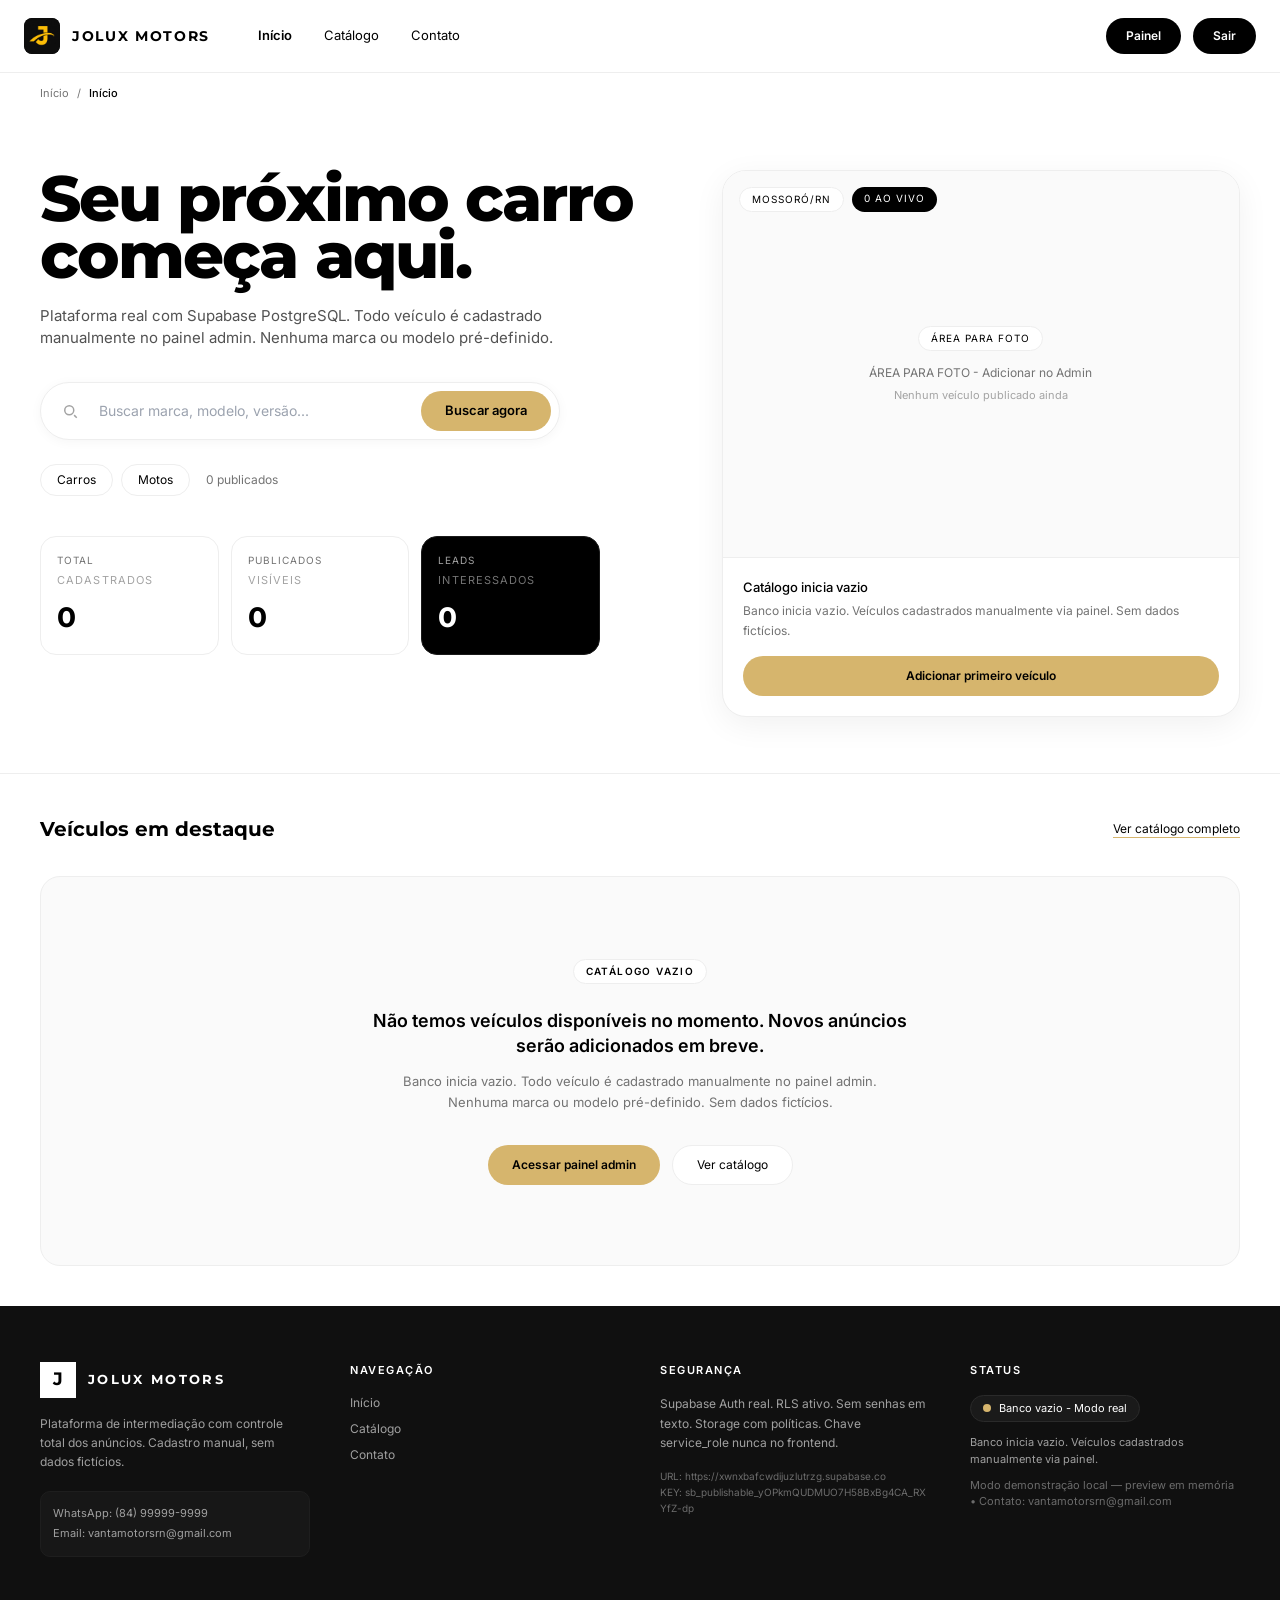
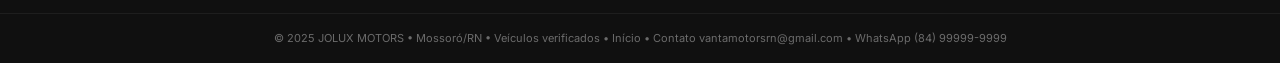
==== commit 6e4d3b96: "Add files via upload" ====
--- a/Vanta-Motors-Completo-Final.html
+++ b/Vanta-Motors-Completo-Final.html
@@ -560,6 +560,40 @@
   display: none;
 }
 
+.container {
+  width: 100%;
+}
+
+@media (min-width: 640px) {
+  .container {
+    max-width: 640px;
+  }
+}
+
+@media (min-width: 768px) {
+  .container {
+    max-width: 768px;
+  }
+}
+
+@media (min-width: 1024px) {
+  .container {
+    max-width: 1024px;
+  }
+}
+
+@media (min-width: 1280px) {
+  .container {
+    max-width: 1280px;
+  }
+}
+
+@media (min-width: 1536px) {
+  .container {
+    max-width: 1536px;
+  }
+}
+
 .fixed {
   position: fixed;
 }
@@ -596,6 +630,10 @@
   left: 0.5rem;
 }
 
+.left-4 {
+  left: 1rem;
+}
+
 .right-1 {
   right: 0.25rem;
 }
@@ -610,6 +648,10 @@
 
 .top-2 {
   top: 0.5rem;
+}
+
+.top-4 {
+  top: 1rem;
 }
 
 .top-\[72px\] {
@@ -637,10 +679,6 @@
   margin-left: -0.5rem;
 }
 
-.mb-4 {
-  margin-bottom: 1rem;
-}
-
 .ml-2 {
   margin-left: 0.5rem;
 }
@@ -649,8 +687,8 @@
   margin-top: 0.25rem;
 }
 
-.mt-12 {
-  margin-top: 3rem;
+.mt-10 {
+  margin-top: 2.5rem;
 }
 
 .mt-2 {
@@ -665,6 +703,10 @@
   margin-top: 1rem;
 }
 
+.mt-5 {
+  margin-top: 1.25rem;
+}
+
 .mt-6 {
   margin-top: 1.5rem;
 }
@@ -673,6 +715,10 @@
   margin-top: 2rem;
 }
 
+.mt-auto {
+  margin-top: auto;
+}
+
 .flex {
   display: flex;
 }
@@ -681,10 +727,6 @@
   display: inline-flex;
 }
 
-.table {
-  display: table;
-}
-
 .grid {
   display: grid;
 }
@@ -713,8 +755,8 @@
   height: 2.75rem;
 }
 
-.h-12 {
-  height: 3rem;
+.h-2 {
+  height: 0.5rem;
 }
 
 .h-4 {
@@ -769,8 +811,8 @@
   width: 0.375rem;
 }
 
-.w-12 {
-  width: 3rem;
+.w-2 {
+  width: 0.5rem;
 }
 
 .w-4 {
@@ -801,26 +843,38 @@
   min-width: 0px;
 }
 
+.min-w-\[60px\] {
+  min-width: 60px;
+}
+
 .max-w-\[1440px\] {
   max-width: 1440px;
 }
 
+.max-w-\[260px\] {
+  max-width: 260px;
+}
+
 .max-w-\[340px\] {
   max-width: 340px;
 }
 
-.max-w-\[420px\] {
-  max-width: 420px;
+.max-w-\[480px\] {
+  max-width: 480px;
+}
+
+.max-w-\[520px\] {
+  max-width: 520px;
+}
+
+.max-w-\[560px\] {
+  max-width: 560px;
 }
 
 .max-w-\[720px\] {
   max-width: 720px;
 }
 
-.max-w-\[760px\] {
-  max-width: 760px;
-}
-
 .max-w-\[90vw\] {
   max-width: 90vw;
 }
@@ -831,6 +885,10 @@
 
 .flex-1 {
   flex: 1 1 0%;
+}
+
+.shrink-0 {
+  flex-shrink: 0;
 }
 
 .-translate-x-1\/2 {
@@ -924,10 +982,10 @@
   margin-bottom: calc(0.25rem * var(--tw-space-y-reverse));
 }
 
-.space-y-4 > :not([hidden]) ~ :not([hidden]) {
+.space-y-2 > :not([hidden]) ~ :not([hidden]) {
   --tw-space-y-reverse: 0;
-  margin-top: calc(1rem * calc(1 - var(--tw-space-y-reverse)));
-  margin-bottom: calc(1rem * var(--tw-space-y-reverse));
+  margin-top: calc(0.5rem * calc(1 - var(--tw-space-y-reverse)));
+  margin-bottom: calc(0.5rem * var(--tw-space-y-reverse));
 }
 
 .space-y-6 > :not([hidden]) ~ :not([hidden]) {
@@ -954,14 +1012,50 @@
   white-space: nowrap;
 }
 
+.whitespace-nowrap {
+  white-space: nowrap;
+}
+
+.break-all {
+  word-break: break-all;
+}
+
+.rounded-\[10px\] {
+  border-radius: 10px;
+}
+
 .rounded-\[12px\] {
   border-radius: 12px;
 }
 
+.rounded-\[16px\] {
+  border-radius: 16px;
+}
+
+.rounded-\[20px\] {
+  border-radius: 20px;
+}
+
+.rounded-\[24px\] {
+  border-radius: 24px;
+}
+
+.rounded-\[5px\] {
+  border-radius: 5px;
+}
+
+.rounded-\[8px\] {
+  border-radius: 8px;
+}
+
 .rounded-full {
   border-radius: 9999px;
 }
 
+.rounded-xl {
+  border-radius: 0.75rem;
+}
+
 .border {
   border-width: 1px;
 }
@@ -976,6 +1070,29 @@
 
 .border-t {
   border-top-width: 1px;
+}
+
+.border-none {
+  border-style: none;
+}
+
+.border-\[\#1A1A1A\] {
+  --tw-border-opacity: 1;
+  border-color: rgb(26 26 26 / var(--tw-border-opacity, 1));
+}
+
+.border-\[\#1E1E1E\] {
+  --tw-border-opacity: 1;
+  border-color: rgb(30 30 30 / var(--tw-border-opacity, 1));
+}
+
+.border-\[\#2A2A2A\] {
+  --tw-border-opacity: 1;
+  border-color: rgb(42 42 42 / var(--tw-border-opacity, 1));
+}
+
+.border-\[\#D6B56D\]\/40 {
+  border-color: rgb(214 181 109 / 0.4);
 }
 
 .border-\[\#EEEEEE\] {
@@ -998,6 +1115,21 @@
   border-color: rgb(212 212 212 / var(--tw-border-opacity, 1));
 }
 
+.bg-\[\#101010\] {
+  --tw-bg-opacity: 1;
+  background-color: rgb(16 16 16 / var(--tw-bg-opacity, 1));
+}
+
+.bg-\[\#171717\] {
+  --tw-bg-opacity: 1;
+  background-color: rgb(23 23 23 / var(--tw-bg-opacity, 1));
+}
+
+.bg-\[\#1A1A1A\] {
+  --tw-bg-opacity: 1;
+  background-color: rgb(26 26 26 / var(--tw-bg-opacity, 1));
+}
+
 .bg-\[\#22c55e\] {
   --tw-bg-opacity: 1;
   background-color: rgb(34 197 94 / var(--tw-bg-opacity, 1));
@@ -1027,6 +1159,10 @@
   background-color: rgb(0 0 0 / 0.4);
 }
 
+.bg-transparent {
+  background-color: transparent;
+}
+
 .bg-white {
   --tw-bg-opacity: 1;
   background-color: rgb(255 255 255 / var(--tw-bg-opacity, 1));
@@ -1087,6 +1223,11 @@
   padding-right: 1.75rem;
 }
 
+.px-8 {
+  padding-left: 2rem;
+  padding-right: 2rem;
+}
+
 .py-0\.5 {
   padding-top: 0.125rem;
   padding-bottom: 0.125rem;
@@ -1107,6 +1248,11 @@
   padding-bottom: 3rem;
 }
 
+.py-2 {
+  padding-top: 0.5rem;
+  padding-bottom: 0.5rem;
+}
+
 .py-20 {
   padding-top: 5rem;
   padding-bottom: 5rem;
@@ -1122,11 +1268,6 @@
   padding-bottom: 1rem;
 }
 
-.py-6 {
-  padding-top: 1.5rem;
-  padding-bottom: 1.5rem;
-}
-
 .py-8 {
   padding-top: 2rem;
   padding-bottom: 2rem;
@@ -1136,12 +1277,20 @@
   padding-bottom: 0.5rem;
 }
 
+.pl-3 {
+  padding-left: 0.75rem;
+}
+
 .pl-4 {
   padding-left: 1rem;
 }
 
-.pt-4 {
-  padding-top: 1rem;
+.pr-1 {
+  padding-right: 0.25rem;
+}
+
+.pt-6 {
+  padding-top: 1.5rem;
 }
 
 .text-left {
@@ -1176,10 +1325,6 @@
   font-size: 14px;
 }
 
-.text-\[15px\] {
-  font-size: 15px;
-}
-
 .text-\[16px\] {
   font-size: 16px;
 }
@@ -1200,8 +1345,12 @@
   font-size: 28px;
 }
 
-.text-\[32px\] {
-  font-size: 32px;
+.text-\[40px\] {
+  font-size: 40px;
+}
+
+.font-\[800\] {
+  font-weight: 800;
 }
 
 .font-bold {
@@ -1224,14 +1373,42 @@
   text-transform: uppercase;
 }
 
-.leading-\[0\.95\] {
-  line-height: 0.95;
+.leading-\[0\.9\] {
+  line-height: 0.9;
+}
+
+.leading-\[1\.4\] {
+  line-height: 1.4;
+}
+
+.leading-\[1\.5\] {
+  line-height: 1.5;
+}
+
+.leading-\[1\.6\] {
+  line-height: 1.6;
+}
+
+.leading-\[1\.8\] {
+  line-height: 1.8;
 }
 
 .leading-relaxed {
   line-height: 1.625;
 }
 
+.tracking-\[-0\.03em\] {
+  letter-spacing: -0.03em;
+}
+
+.tracking-\[0\.04em\] {
+  letter-spacing: 0.04em;
+}
+
+.tracking-\[0\.12em\] {
+  letter-spacing: 0.12em;
+}
+
 .tracking-\[0\.14em\] {
   letter-spacing: 0.14em;
 }
@@ -1240,12 +1417,18 @@
   letter-spacing: 0.18em;
 }
 
-.tracking-tight {
-  letter-spacing: -0.025em;
-}
-
 .tracking-widest {
   letter-spacing: 0.1em;
+}
+
+.text-\[\#6B6B6B\] {
+  --tw-text-opacity: 1;
+  color: rgb(107 107 107 / var(--tw-text-opacity, 1));
+}
+
+.text-\[\#A0A0A0\] {
+  --tw-text-opacity: 1;
+  color: rgb(160 160 160 / var(--tw-text-opacity, 1));
 }
 
 .text-black {
@@ -1287,14 +1470,39 @@
   text-decoration-line: underline;
 }
 
+.decoration-\[\#D6B56D\] {
+  text-decoration-color: #D6B56D;
+}
+
+.underline-offset-4 {
+  text-underline-offset: 4px;
+}
+
 .opacity-60 {
   opacity: 0.6;
+}
+
+.shadow-\[0_2px_12px_rgba\(0\2c 0\2c 0\2c 0\.04\)\] {
+  --tw-shadow: 0 2px 12px rgba(0,0,0,0.04);
+  --tw-shadow-colored: 0 2px 12px var(--tw-shadow-color);
+  box-shadow: var(--tw-ring-offset-shadow, 0 0 #0000), var(--tw-ring-shadow, 0 0 #0000), var(--tw-shadow);
+}
+
+.shadow-\[0_8px_32px_rgba\(0\2c 0\2c 0\2c 0\.06\)\] {
+  --tw-shadow: 0 8px 32px rgba(0,0,0,0.06);
+  --tw-shadow-colored: 0 8px 32px var(--tw-shadow-color);
+  box-shadow: var(--tw-ring-offset-shadow, 0 0 #0000), var(--tw-ring-shadow, 0 0 #0000), var(--tw-shadow);
 }
 
 .shadow-lg {
   --tw-shadow: 0 10px 15px -3px rgb(0 0 0 / 0.1), 0 4px 6px -4px rgb(0 0 0 / 0.1);
   --tw-shadow-colored: 0 10px 15px -3px var(--tw-shadow-color), 0 4px 6px -4px var(--tw-shadow-color);
   box-shadow: var(--tw-ring-offset-shadow, 0 0 #0000), var(--tw-ring-shadow, 0 0 #0000), var(--tw-shadow);
+}
+
+.outline-none {
+  outline: 2px solid transparent;
+  outline-offset: 2px;
 }
 
 .outline {
@@ -1356,6 +1564,11 @@
   background-color: rgb(250 250 250 / var(--tw-bg-opacity, 1));
 }
 
+.hover\:text-white:hover {
+  --tw-text-opacity: 1;
+  color: rgb(255 255 255 / var(--tw-text-opacity, 1));
+}
+
 .hover\:underline:hover {
   text-decoration-line: underline;
 }
@@ -1366,6 +1579,10 @@
 
 .hover\:opacity-80:hover {
   opacity: 0.8;
+}
+
+.hover\:opacity-90:hover {
+  opacity: 0.9;
 }
 
 .hover\:brightness-95:hover {
@@ -1373,15 +1590,21 @@
   filter: var(--tw-blur) var(--tw-brightness) var(--tw-contrast) var(--tw-grayscale) var(--tw-hue-rotate) var(--tw-invert) var(--tw-saturate) var(--tw-sepia) var(--tw-drop-shadow);
 }
 
+.focus\:border-none:focus {
+  border-style: none;
+}
+
+.focus\:ring-0:focus {
+  --tw-ring-offset-shadow: var(--tw-ring-inset) 0 0 0 var(--tw-ring-offset-width) var(--tw-ring-offset-color);
+  --tw-ring-shadow: var(--tw-ring-inset) 0 0 0 calc(0px + var(--tw-ring-offset-width)) var(--tw-ring-color);
+  box-shadow: var(--tw-ring-offset-shadow), var(--tw-ring-shadow), var(--tw-shadow, 0 0 #0000);
+}
+
 @media (min-width: 768px) {
   .md\:block {
     display: block;
   }
 
-  .md\:inline {
-    display: inline;
-  }
-
   .md\:flex {
     display: flex;
   }
@@ -1396,6 +1619,14 @@
 
   .md\:h-9 {
     height: 2.25rem;
+  }
+
+  .md\:h-\[36px\] {
+    height: 36px;
+  }
+
+  .md\:w-\[36px\] {
+    width: 36px;
   }
 
   .md\:w-auto {
@@ -1444,13 +1675,40 @@
     padding-right: 1.25rem;
   }
 
-  .md\:py-20 {
-    padding-top: 5rem;
-    padding-bottom: 5rem;
-  }
-
-  .md\:text-\[52px\] {
-    font-size: 52px;
+  .md\:py-14 {
+    padding-top: 3.5rem;
+    padding-bottom: 3.5rem;
+  }
+
+  .md\:py-\[56px\] {
+    padding-top: 56px;
+    padding-bottom: 56px;
+  }
+
+  .md\:text-\[15px\] {
+    font-size: 15px;
+  }
+
+  .md\:text-\[18px\] {
+    font-size: 18px;
+  }
+
+  .md\:text-\[20px\] {
+    font-size: 20px;
+  }
+
+  .md\:text-\[64px\] {
+    font-size: 64px;
+  }
+}
+
+@media (min-width: 1024px) {
+  .lg\:grid-cols-\[1\.1fr_0\.9fr\] {
+    grid-template-columns: 1.1fr 0.9fr;
+  }
+
+  .lg\:gap-12 {
+    gap: 3rem;
   }
 }
 </style>
@@ -1458,36 +1716,46 @@
 <body>
   <div id="root"></div>
   
-  <script type="module">var hf=Object.create;var{getPrototypeOf:yf,defineProperty:Vl,getOwnPropertyNames:mf}=Object;var gf=Object.prototype.hasOwnProperty;var Cn=(e,n,t)=>{t=e!=null?hf(yf(e)):{};let r=n||!e||!e.__esModule?Vl(t,"default",{value:e,enumerable:!0}):t;for(let l of mf(e))if(!gf.call(r,l))Vl(r,l,{get:()=>e[l],enumerable:!0});return r};var kr=(e,n)=>()=>(n||e((n={exports:{}}).exports,n),n.exports);var vf=(e,n)=>{for(var t in n)Vl(e,t,{get:n[t],enumerable:!0,configurable:!0,set:(r)=>n[t]=()=>r})};var kf=(e,n)=>()=>(e&&(n=e(e=0)),n);var St=kr((Uf)=>{var wt=Symbol.for("react.element"),wf=Symbol.for("react.portal"),Sf=Symbol.for("react.fragment"),Ef=Symbol.for("react.strict_mode"),_f=Symbol.for("react.profiler"),Cf=Symbol.for("react.provider"),Pf=Symbol.for("react.context"),Nf=Symbol.for("react.forward_ref"),zf=Symbol.for("react.suspense"),Rf=Symbol.for("react.memo"),Lf=Symbol.for("react.lazy"),yi=Symbol.iterator;function Tf(e){if(e===null||typeof e!=="object")return null;return e=yi&&e[yi]||e["@@iterator"],typeof e==="function"?e:null}var vi={isMounted:function(){return!1},enqueueForceUpdate:function(){},enqueueReplaceState:function(){},enqueueSetState:function(){}},ki=Object.assign,wi={};function Fn(e,n,t){this.props=e,this.context=n,this.refs=wi,this.updater=t||vi}Fn.prototype.isReactComponent={};Fn.prototype.setState=function(e,n){if(typeof e!=="object"&&typeof e!=="function"&&e!=null)throw Error("setState(...): takes an object of state variables to update or a function which returns an object of state variables.");this.updater.enqueueSetState(this,e,n,"setState")};Fn.prototype.forceUpdate=function(e){this.updater.enqueueForceUpdate(this,e,"forceUpdate")};function Si(){}Si.prototype=Fn.prototype;function Kl(e,n,t){this.props=e,this.context=n,this.refs=wi,this.updater=t||vi}var Yl=Kl.prototype=new Si;Yl.constructor=Kl;ki(Yl,Fn.prototype);Yl.isPureReactComponent=!0;var mi=Array.isArray,Ei=Object.prototype.hasOwnProperty,Xl={current:null},_i={key:!0,ref:!0,__self:!0,__source:!0};function Ci(e,n,t){var r,l={},u=null,o=null;if(n!=null)for(r in n.ref!==void 0&&(o=n.ref),n.key!==void 0&&(u=""+n.key),n)Ei.call(n,r)&&!_i.hasOwnProperty(r)&&(l[r]=n[r]);var i=arguments.length-2;if(i===1)l.children=t;else if(1<i){for(var a=Array(i),h=0;h<i;h++)a[h]=arguments[h+2];l.children=a}if(e&&e.defaultProps)for(r in i=e.defaultProps,i)l[r]===void 0&&(l[r]=i[r]);return{$$typeof:wt,type:e,key:u,ref:o,props:l,_owner:Xl.current}}function Mf(e,n){return{$$typeof:wt,type:e.type,key:n,ref:e.ref,props:e.props,_owner:e._owner}}function Gl(e){return typeof e==="object"&&e!==null&&e.$$typeof===wt}function Df(e){var n={"=":"=0",":":"=2"};return"$"+e.replace(/[=:]/g,function(t){return n[t]})}var gi=/\/+/g;function Al(e,n){return typeof e==="object"&&e!==null&&e.key!=null?Df(""+e.key):n.toString(36)}function Sr(e,n,t,r,l){var u=typeof e;if(u==="undefined"||u==="boolean")e=null;var o=!1;if(e===null)o=!0;else switch(u){case"string":case"number":o=!0;break;case"object":switch(e.$$typeof){case wt:case wf:o=!0}}if(o)return o=e,l=l(o),e=r===""?"."+Al(o,0):r,mi(l)?(t="",e!=null&&(t=e.replace(gi,"$&/")+"/"),Sr(l,n,t,"",function(h){return h})):l!=null&&(Gl(l)&&(l=Mf(l,t+(!l.key||o&&o.key===l.key?"":(""+l.key).replace(gi,"$&/")+"/")+e)),n.push(l)),1;if(o=0,r=r===""?".":r+":",mi(e))for(var i=0;i<e.length;i++){u=e[i];var a=r+Al(u,i);o+=Sr(u,n,t,a,l)}else if(a=Tf(e),typeof a==="function")for(e=a.call(e),i=0;!(u=e.next()).done;)u=u.value,a=r+Al(u,i++),o+=Sr(u,n,t,a,l);else if(u==="object")throw n=String(e),Error("Objects are not valid as a React child (found: "+(n==="[object Object]"?"object with keys {"+Object.keys(e).join(", ")+"}":n)+"). If you meant to render a collection of children, use an array instead.");return o}function wr(e,n,t){if(e==null)return e;var r=[],l=0;return Sr(e,r,"","",function(u){return n.call(t,u,l++)}),r}function If(e){if(e._status===-1){var n=e._result;n=n(),n.then(function(t){if(e._status===0||e._status===-1)e._status=1,e._result=t},function(t){if(e._status===0||e._status===-1)e._status=2,e._result=t}),e._status===-1&&(e._status=0,e._result=n)}if(e._status===1)return e._result.default;throw e._result}var ie={current:null},Er={transition:null},Of={ReactCurrentDispatcher:ie,ReactCurrentBatchConfig:Er,ReactCurrentOwner:Xl};function Pi(){throw Error("act(...) is not supported in production builds of React.")}Uf.Children={map:wr,forEach:function(e,n,t){wr(e,function(){n.apply(this,arguments)},t)},count:function(e){var n=0;return wr(e,function(){n++}),n},toArray:function(e){return wr(e,function(n){return n})||[]},only:function(e){if(!Gl(e))throw Error("React.Children.only expected to receive a single React element child.");return e}};Uf.Component=Fn;Uf.Fragment=Sf;Uf.Profiler=_f;Uf.PureComponent=Kl;Uf.StrictMode=Ef;Uf.Suspense=zf;Uf.__SECRET_INTERNALS_DO_NOT_USE_OR_YOU_WILL_BE_FIRED=Of;Uf.act=Pi;Uf.cloneElement=function(e,n,t){if(e===null||e===void 0)throw Error("React.cloneElement(...): The argument must be a React element, but you passed "+e+".");var r=ki({},e.props),l=e.key,u=e.ref,o=e._owner;if(n!=null){if(n.ref!==void 0&&(u=n.ref,o=Xl.current),n.key!==void 0&&(l=""+n.key),e.type&&e.type.defaultProps)var i=e.type.defaultProps;for(a in n)Ei.call(n,a)&&!_i.hasOwnProperty(a)&&(r[a]=n[a]===void 0&&i!==void 0?i[a]:n[a])}var a=arguments.length-2;if(a===1)r.children=t;else if(1<a){i=Array(a);for(var h=0;h<a;h++)i[h]=arguments[h+2];r.children=i}return{$$typeof:wt,type:e.type,key:l,ref:u,props:r,_owner:o}};Uf.createContext=function(e){return e={$$typeof:Pf,_currentValue:e,_currentValue2:e,_threadCount:0,Provider:null,Consumer:null,_defaultValue:null,_globalName:null},e.Provider={$$typeof:Cf,_context:e},e.Consumer=e};Uf.createElement=Ci;Uf.createFactory=function(e){var n=Ci.bind(null,e);return n.type=e,n};Uf.createRef=function(){return{current:null}};Uf.forwardRef=function(e){return{$$typeof:Nf,render:e}};Uf.isValidElement=Gl;Uf.lazy=function(e){return{$$typeof:Lf,_payload:{_status:-1,_result:e},_init:If}};Uf.memo=function(e,n){return{$$typeof:Rf,type:e,compare:n===void 0?null:n}};Uf.startTransition=function(e){var n=Er.transition;Er.transition={};try{e()}finally{Er.transition=n}};Uf.unstable_act=Pi;Uf.useCallback=function(e,n){return ie.current.useCallback(e,n)};Uf.useContext=function(e){return ie.current.useContext(e)};Uf.useDebugValue=function(){};Uf.useDeferredValue=function(e){return ie.current.useDeferredValue(e)};Uf.useEffect=function(e,n){return ie.current.useEffect(e,n)};Uf.useId=function(){return ie.current.useId()};Uf.useImperativeHandle=function(e,n,t){return ie.current.useImperativeHandle(e,n,t)};Uf.useInsertionEffect=function(e,n){return ie.current.useInsertionEffect(e,n)};Uf.useLayoutEffect=function(e,n){return ie.current.useLayoutEffect(e,n)};Uf.useMemo=function(e,n){return ie.current.useMemo(e,n)};Uf.useReducer=function(e,n,t){return ie.current.useReducer(e,n,t)};Uf.useRef=function(e){return ie.current.useRef(e)};Uf.useState=function(e){return ie.current.useState(e)};Uf.useSyncExternalStore=function(e,n,t){return ie.current.useSyncExternalStore(e,n,t)};Uf.useTransition=function(){return ie.current.useTransition()};Uf.version="18.3.1"});var Di=kr((kd)=>{function Jl(e,n){var t=e.length;e.push(n);e:for(;0<t;){var r=t-1>>>1,l=e[r];if(0<_r(l,n))e[r]=n,e[t]=l,t=r;else break e}}function Te(e){return e.length===0?null:e[0]}function zr(e){if(e.length===0)return null;var n=e[0],t=e.pop();if(t!==n){e[0]=t;e:for(var r=0,l=e.length,u=l>>>1;r<u;){var o=2*(r+1)-1,i=e[o],a=o+1,h=e[a];if(0>_r(i,t))a<l&&0>_r(h,i)?(e[r]=h,e[a]=t,r=a):(e[r]=i,e[o]=t,r=o);else if(a<l&&0>_r(h,t))e[r]=h,e[a]=t,r=a;else break e}}return n}function _r(e,n){var t=e.sortIndex-n.sortIndex;return t!==0?t:e.id-n.id}if(typeof performance==="object"&&typeof performance.now==="function")ql=performance,kd.unstable_now=function(){return ql.now()};else Cr=Date,jl=Cr.now(),kd.unstable_now=function(){return Cr.now()-jl};var ql,Cr,jl,xe=[],tn=[],vd=1,Se=null,te=3,Rr=!1,Pn=!1,_t=!1,zi=typeof setTimeout==="function"?setTimeout:null,Ri=typeof clearTimeout==="function"?clearTimeout:null,Ni=typeof setImmediate<"u"?setImmediate:null;typeof navigator<"u"&&navigator.scheduling!==void 0&&navigator.scheduling.isInputPending!==void 0&&navigator.scheduling.isInputPending.bind(navigator.scheduling);function bl(e){for(var n=Te(tn);n!==null;){if(n.callback===null)zr(tn);else if(n.startTime<=e)zr(tn),n.sortIndex=n.expirationTime,Jl(xe,n);else break;n=Te(tn)}}function nu(e){if(_t=!1,bl(e),!Pn)if(Te(xe)!==null)Pn=!0,ru(tu);else{var n=Te(tn);n!==null&&lu(nu,n.startTime-e)}}function tu(e,n){Pn=!1,_t&&(_t=!1,Ri(Ct),Ct=-1),Rr=!0;var t=te;try{bl(n);for(Se=Te(xe);Se!==null&&(!(Se.expirationTime>n)||e&&!Mi());){var r=Se.callback;if(typeof r==="function"){Se.callback=null,te=Se.priorityLevel;var l=r(Se.expirationTime<=n);n=kd.unstable_now(),typeof l==="function"?Se.callback=l:Se===Te(xe)&&zr(xe),bl(n)}else zr(xe);Se=Te(xe)}if(Se!==null)var u=!0;else{var o=Te(tn);o!==null&&lu(nu,o.startTime-n),u=!1}return u}finally{Se=null,te=t,Rr=!1}}var Lr=!1,Pr=null,Ct=-1,Li=5,Ti=-1;function Mi(){return kd.unstable_now()-Ti<Li?!1:!0}function Zl(){if(Pr!==null){var e=kd.unstable_now();Ti=e;var n=!0;try{n=Pr(!0,e)}finally{n?Et():(Lr=!1,Pr=null)}}else Lr=!1}var Et;if(typeof Ni==="function")Et=function(){Ni(Zl)};else if(typeof MessageChannel<"u")Nr=new MessageChannel,eu=Nr.port2,Nr.port1.onmessage=Zl,Et=function(){eu.postMessage(null)};else Et=function(){zi(Zl,0)};var Nr,eu;function ru(e){Pr=e,Lr||(Lr=!0,Et())}function lu(e,n){Ct=zi(function(){e(kd.unstable_now())},n)}kd.unstable_IdlePriority=5;kd.unstable_ImmediatePriority=1;kd.unstable_LowPriority=4;kd.unstable_NormalPriority=3;kd.unstable_Profiling=null;kd.unstable_UserBlockingPriority=2;kd.unstable_cancelCallback=function(e){e.callback=null};kd.unstable_continueExecution=function(){Pn||Rr||(Pn=!0,ru(tu))};kd.unstable_forceFrameRate=function(e){0>e||125<e?console.error("forceFrameRate takes a positive int between 0 and 125, forcing frame rates higher than 125 fps is not supported"):Li=0<e?Math.floor(1000/e):5};kd.unstable_getCurrentPriorityLevel=function(){return te};kd.unstable_getFirstCallbackNode=function(){return Te(xe)};kd.unstable_next=function(e){switch(te){case 1:case 2:case 3:var n=3;break;default:n=te}var t=te;te=n;try{return e()}finally{te=t}};kd.unstable_pauseExecution=function(){};kd.unstable_requestPaint=function(){};kd.unstable_runWithPriority=function(e,n){switch(e){case 1:case 2:case 3:case 4:case 5:break;default:e=3}var t=te;te=e;try{return n()}finally{te=t}};kd.unstable_scheduleCallback=function(e,n,t){var r=kd.unstable_now();switch(typeof t==="object"&&t!==null?(t=t.delay,t=typeof t==="number"&&0<t?r+t:r):t=r,e){case 1:var l=-1;break;case 2:l=250;break;case 5:l=1073741823;break;case 4:l=1e4;break;default:l=5000}return l=t+l,e={id:vd++,callback:n,priorityLevel:e,startTime:t,expirationTime:l,sortIndex:-1},t>r?(e.sortIndex=t,Jl(tn,e),Te(xe)===null&&e===Te(tn)&&(_t?(Ri(Ct),Ct=-1):_t=!0,lu(nu,t-r))):(e.sortIndex=l,Jl(xe,e),Pn||Rr||(Pn=!0,ru(tu))),e};kd.unstable_shouldYield=Mi;kd.unstable_wrapCallback=function(e){var n=te;return function(){var t=te;te=n;try{return e.apply(this,arguments)}finally{te=t}}}});var fi={};vf(fi,{version:()=>Yc,unstable_renderSubtreeIntoContainer:()=>Kc,unstable_batchedUpdates:()=>Ac,unmountComponentAtNode:()=>Vc,render:()=>Fc,hydrateRoot:()=>Hc,hydrate:()=>Qc,flushSync:()=>xc,findDOMNode:()=>$c,createRoot:()=>Wc,createPortal:()=>Bc,__SECRET_INTERNALS_DO_NOT_USE_OR_YOU_WILL_BE_FIRED:()=>Uc});function w(e){for(var n="https://reactjs.org/docs/error-decoder.html?invariant="+e,t=1;t<arguments.length;t++)n+="&args[]="+encodeURIComponent(arguments[t]);return"Minified React error #"+e+"; visit "+n+" for the full message or use the non-minified dev environment for full errors and additional helpful warnings."}function xn(e,n){ct(e,n),ct(e+"Capture",n)}function ct(e,n){Zt[e]=n;for(e=0;e<n.length;e++)$a.add(n[e])}function xd(e){if(Nu.call(Oi,e))return!0;if(Nu.call(Ii,e))return!1;if($d.test(e))return Oi[e]=!0;return Ii[e]=!0,!1}function Qd(e,n,t,r){if(t!==null&&t.type===0)return!1;switch(typeof n){case"function":case"symbol":return!0;case"boolean":if(r)return!1;if(t!==null)return!t.acceptsBooleans;return e=e.toLowerCase().slice(0,5),e!=="data-"&&e!=="aria-";default:return!1}}function Hd(e,n,t,r){if(n===null||typeof n>"u"||Qd(e,n,t,r))return!0;if(r)return!1;if(t!==null)switch(t.type){case 3:return!n;case 4:return n===!1;case 5:return isNaN(n);case 6:return isNaN(n)||1>n}return!1}function ce(e,n,t,r,l,u,o){this.acceptsBooleans=n===2||n===3||n===4,this.attributeName=r,this.attributeNamespace=l,this.mustUseProperty=t,this.propertyName=e,this.type=n,this.sanitizeURL=u,this.removeEmptyString=o}function Eo(e){return e[1].toUpperCase()}function _o(e,n,t,r){var l=ne.hasOwnProperty(n)?ne[n]:null;if(l!==null?l.type!==0:r||!(2<n.length)||n[0]!=="o"&&n[0]!=="O"||n[1]!=="n"&&n[1]!=="N")Hd(n,t,l,r)&&(t=null),r||l===null?xd(n)&&(t===null?e.removeAttribute(n):e.setAttribute(n,""+t)):l.mustUseProperty?e[l.propertyName]=t===null?l.type===3?!1:"":t:(n=l.attributeName,r=l.attributeNamespace,t===null?e.removeAttribute(n):(l=l.type,t=l===3||l===4&&t===!0?"":""+t,r?e.setAttributeNS(r,n,t):e.setAttribute(n,t)))}function Pt(e){if(e===null||typeof e!=="object")return null;return e=Ui&&e[Ui]||e["@@iterator"],typeof e==="function"?e:null}function Dt(e){if(uu===void 0)try{throw Error()}catch(t){var n=t.stack.trim().match(/\n( *(at )?)/);uu=n&&n[1]||""}return`
-`+uu+e}function iu(e,n){if(!e||ou)return"";ou=!0;var t=Error.prepareStackTrace;Error.prepareStackTrace=void 0;try{if(n)if(n=function(){throw Error()},Object.defineProperty(n.prototype,"props",{set:function(){throw Error()}}),typeof Reflect==="object"&&Reflect.construct){try{Reflect.construct(n,[])}catch(h){var r=h}Reflect.construct(e,[],n)}else{try{n.call()}catch(h){r=h}e.call(n.prototype)}else{try{throw Error()}catch(h){r=h}e()}}catch(h){if(h&&r&&typeof h.stack==="string"){for(var l=h.stack.split(`
-`),u=r.stack.split(`
-`),o=l.length-1,i=u.length-1;1<=o&&0<=i&&l[o]!==u[i];)i--;for(;1<=o&&0<=i;o--,i--)if(l[o]!==u[i]){if(o!==1||i!==1)do if(o--,i--,0>i||l[o]!==u[i]){var a=`
-`+l[o].replace(" at new "," at ");return e.displayName&&a.includes("<anonymous>")&&(a=a.replace("<anonymous>",e.displayName)),a}while(1<=o&&0<=i);break}}}finally{ou=!1,Error.prepareStackTrace=t}return(e=e?e.displayName||e.name:"")?Dt(e):""}function Fd(e){switch(e.tag){case 5:return Dt(e.type);case 16:return Dt("Lazy");case 13:return Dt("Suspense");case 19:return Dt("SuspenseList");case 0:case 2:case 15:return e=iu(e.type,!1),e;case 11:return e=iu(e.type.render,!1),e;case 1:return e=iu(e.type,!0),e;default:return""}}function Tu(e){if(e==null)return null;if(typeof e==="function")return e.displayName||e.name||null;if(typeof e==="string")return e;switch(e){case Xn:return"Fragment";case Yn:return"Portal";case zu:return"Profiler";case Co:return"StrictMode";case Ru:return"Suspense";case Lu:return"SuspenseList"}if(typeof e==="object")switch(e.$$typeof){case Qa:return(e.displayName||"Context")+".Consumer";case xa:return(e._context.displayName||"Context")+".Provider";case Po:var n=e.render;return e=e.displayName,e||(e=n.displayName||n.name||"",e=e!==""?"ForwardRef("+e+")":"ForwardRef"),e;case No:return n=e.displayName||null,n!==null?n:Tu(e.type)||"Memo";case ln:n=e._payload,e=e._init;try{return Tu(e(n))}catch(t){}}return null}function Vd(e){var n=e.type;switch(e.tag){case 24:return"Cache";case 9:return(n.displayName||"Context")+".Consumer";case 10:return(n._context.displayName||"Context")+".Provider";case 18:return"DehydratedFragment";case 11:return e=n.render,e=e.displayName||e.name||"",n.displayName||(e!==""?"ForwardRef("+e+")":"ForwardRef");case 7:return"Fragment";case 5:return n;case 4:return"Portal";case 3:return"Root";case 6:return"Text";case 16:return Tu(n);case 8:return n===Co?"StrictMode":"Mode";case 22:return"Offscreen";case 12:return"Profiler";case 21:return"Scope";case 13:return"Suspense";case 19:return"SuspenseList";case 25:return"TracingMarker";case 1:case 0:case 17:case 2:case 14:case 15:if(typeof n==="function")return n.displayName||n.name||null;if(typeof n==="string")return n}return null}function kn(e){switch(typeof e){case"boolean":case"number":case"string":case"undefined":return e;case"object":return e;default:return""}}function Fa(e){var n=e.type;return(e=e.nodeName)&&e.toLowerCase()==="input"&&(n==="checkbox"||n==="radio")}function Ad(e){var n=Fa(e)?"checked":"value",t=Object.getOwnPropertyDescriptor(e.constructor.prototype,n),r=""+e[n];if(!e.hasOwnProperty(n)&&typeof t<"u"&&typeof t.get==="function"&&typeof t.set==="function"){var{get:l,set:u}=t;return Object.defineProperty(e,n,{configurable:!0,get:function(){return l.call(this)},set:function(o){r=""+o,u.call(this,o)}}),Object.defineProperty(e,n,{enumerable:t.enumerable}),{getValue:function(){return r},setValue:function(o){r=""+o},stopTracking:function(){e._valueTracker=null,delete e[n]}}}}function Mr(e){e._valueTracker||(e._valueTracker=Ad(e))}function Va(e){if(!e)return!1;var n=e._valueTracker;if(!n)return!0;var t=n.getValue(),r="";return e&&(r=Fa(e)?e.checked?"true":"false":e.value),e=r,e!==t?(n.setValue(e),!0):!1}function tl(e){if(e=e||(typeof document<"u"?document:void 0),typeof e>"u")return null;try{return e.activeElement||e.body}catch(n){return e.body}}function Mu(e,n){var t=n.checked;return H({},n,{defaultChecked:void 0,defaultValue:void 0,value:void 0,checked:t!=null?t:e._wrapperState.initialChecked})}function Bi(e,n){var t=n.defaultValue==null?"":n.defaultValue,r=n.checked!=null?n.checked:n.defaultChecked;t=kn(n.value!=null?n.value:t),e._wrapperState={initialChecked:r,initialValue:t,controlled:n.type==="checkbox"||n.type==="radio"?n.checked!=null:n.value!=null}}function Aa(e,n){n=n.checked,n!=null&&_o(e,"checked",n,!1)}function Du(e,n){Aa(e,n);var t=kn(n.value),r=n.type;if(t!=null)if(r==="number"){if(t===0&&e.value===""||e.value!=t)e.value=""+t}else e.value!==""+t&&(e.value=""+t);else if(r==="submit"||r==="reset"){e.removeAttribute("value");return}n.hasOwnProperty("value")?Iu(e,n.type,t):n.hasOwnProperty("defaultValue")&&Iu(e,n.type,kn(n.defaultValue)),n.checked==null&&n.defaultChecked!=null&&(e.defaultChecked=!!n.defaultChecked)}function Wi(e,n,t){if(n.hasOwnProperty("value")||n.hasOwnProperty("defaultValue")){var r=n.type;if(!(r!=="submit"&&r!=="reset"||n.value!==void 0&&n.value!==null))return;n=""+e._wrapperState.initialValue,t||n===e.value||(e.value=n),e.defaultValue=n}t=e.name,t!==""&&(e.name=""),e.defaultChecked=!!e._wrapperState.initialChecked,t!==""&&(e.name=t)}function Iu(e,n,t){if(n!=="number"||tl(e.ownerDocument)!==e)t==null?e.defaultValue=""+e._wrapperState.initialValue:e.defaultValue!==""+t&&(e.defaultValue=""+t)}function lt(e,n,t,r){if(e=e.options,n){n={};for(var l=0;l<t.length;l++)n["$"+t[l]]=!0;for(t=0;t<e.length;t++)l=n.hasOwnProperty("$"+e[t].value),e[t].selected!==l&&(e[t].selected=l),l&&r&&(e[t].defaultSelected=!0)}else{t=""+kn(t),n=null;for(l=0;l<e.length;l++){if(e[l].value===t){e[l].selected=!0,r&&(e[l].defaultSelected=!0);return}n!==null||e[l].disabled||(n=e[l])}n!==null&&(n.selected=!0)}}function Ou(e,n){if(n.dangerouslySetInnerHTML!=null)throw Error(w(91));return H({},n,{value:void 0,defaultValue:void 0,children:""+e._wrapperState.initialValue})}function $i(e,n){var t=n.value;if(t==null){if(t=n.children,n=n.defaultValue,t!=null){if(n!=null)throw Error(w(92));if(It(t)){if(1<t.length)throw Error(w(93));t=t[0]}n=t}n==null&&(n=""),t=n}e._wrapperState={initialValue:kn(t)}}function Ka(e,n){var t=kn(n.value),r=kn(n.defaultValue);t!=null&&(t=""+t,t!==e.value&&(e.value=t),n.defaultValue==null&&e.defaultValue!==t&&(e.defaultValue=t)),r!=null&&(e.defaultValue=""+r)}function xi(e){var n=e.textContent;n===e._wrapperState.initialValue&&n!==""&&n!==null&&(e.value=n)}function Ya(e){switch(e){case"svg":return"http://www.w3.org/2000/svg";case"math":return"http://www.w3.org/1998/Math/MathML";default:return"http://www.w3.org/1999/xhtml"}}function Uu(e,n){return e==null||e==="http://www.w3.org/1999/xhtml"?Ya(n):e==="http://www.w3.org/2000/svg"&&n==="foreignObject"?"http://www.w3.org/1999/xhtml":e}function Jt(e,n){if(n){var t=e.firstChild;if(t&&t===e.lastChild&&t.nodeType===3){t.nodeValue=n;return}}e.textContent=n}function Ga(e,n,t){return n==null||typeof n==="boolean"||n===""?"":t||typeof n!=="number"||n===0||Qt.hasOwnProperty(e)&&Qt[e]?(""+n).trim():n+"px"}function Za(e,n){e=e.style;for(var t in n)if(n.hasOwnProperty(t)){var r=t.indexOf("--")===0,l=Ga(t,n[t],r);t==="float"&&(t="cssFloat"),r?e.setProperty(t,l):e[t]=l}}function Bu(e,n){if(n){if(Yd[e]&&(n.children!=null||n.dangerouslySetInnerHTML!=null))throw Error(w(137,e));if(n.dangerouslySetInnerHTML!=null){if(n.children!=null)throw Error(w(60));if(typeof n.dangerouslySetInnerHTML!=="object"||!("__html"in n.dangerouslySetInnerHTML))throw Error(w(61))}if(n.style!=null&&typeof n.style!=="object")throw Error(w(62))}}function Wu(e,n){if(e.indexOf("-")===-1)return typeof n.is==="string";switch(e){case"annotation-xml":case"color-profile":case"font-face":case"font-face-src":case"font-face-uri":case"font-face-format":case"font-face-name":case"missing-glyph":return!1;default:return!0}}function zo(e){return e=e.target||e.srcElement||window,e.correspondingUseElement&&(e=e.correspondingUseElement),e.nodeType===3?e.parentNode:e}function Qi(e){if(e=hr(e)){if(typeof xu!=="function")throw Error(w(280));var n=e.stateNode;n&&(n=Tl(n),xu(e.stateNode,e.type,n))}}function Ja(e){ut?ot?ot.push(e):ot=[e]:ut=e}function qa(){if(ut){var e=ut,n=ot;if(ot=ut=null,Qi(e),n)for(e=0;e<n.length;e++)Qi(n[e])}}function ja(e,n){return e(n)}function ba(){}function es(e,n,t){if(au)return e(n,t);au=!0;try{return ja(e,n,t)}finally{if(au=!1,ut!==null||ot!==null)ba(),qa()}}function qt(e,n){var t=e.stateNode;if(t===null)return null;var r=Tl(t);if(r===null)return null;t=r[n];e:switch(n){case"onClick":case"onClickCapture":case"onDoubleClick":case"onDoubleClickCapture":case"onMouseDown":case"onMouseDownCapture":case"onMouseMove":case"onMouseMoveCapture":case"onMouseUp":case"onMouseUpCapture":case"onMouseEnter":(r=!r.disabled)||(e=e.type,r=!(e==="button"||e==="input"||e==="select"||e==="textarea")),e=!r;break e;default:e=!1}if(e)return null;if(t&&typeof t!=="function")throw Error(w(231,n,typeof t));return t}function Xd(e,n,t,r,l,u,o,i,a){var h=Array.prototype.slice.call(arguments,3);try{n.apply(t,h)}catch(v){this.onError(v)}}function Zd(e,n,t,r,l,u,o,i,a){Ht=!1,rl=null,Xd.apply(Gd,arguments)}function Jd(e,n,t,r,l,u,o,i,a){if(Zd.apply(this,arguments),Ht){if(Ht){var h=rl;Ht=!1,rl=null}else throw Error(w(198));ll||(ll=!0,Hu=h)}}function Qn(e){var n=e,t=e;if(e.alternate)for(;n.return;)n=n.return;else{e=n;do n=e,(n.flags&4098)!==0&&(t=n.return),e=n.return;while(e)}return n.tag===3?t:null}function ns(e){if(e.tag===13){var n=e.memoizedState;if(n===null&&(e=e.alternate,e!==null&&(n=e.memoizedState)),n!==null)return n.dehydrated}return null}function Hi(e){if(Qn(e)!==e)throw Error(w(188))}function qd(e){var n=e.alternate;if(!n){if(n=Qn(e),n===null)throw Error(w(188));return n!==e?null:e}for(var t=e,r=n;;){var l=t.return;if(l===null)break;var u=l.alternate;if(u===null){if(r=l.return,r!==null){t=r;continue}break}if(l.child===u.child){for(u=l.child;u;){if(u===t)return Hi(l),e;if(u===r)return Hi(l),n;u=u.sibling}throw Error(w(188))}if(t.return!==r.return)t=l,r=u;else{for(var o=!1,i=l.child;i;){if(i===t){o=!0,t=l,r=u;break}if(i===r){o=!0,r=l,t=u;break}i=i.sibling}if(!o){for(i=u.child;i;){if(i===t){o=!0,t=u,r=l;break}if(i===r){o=!0,r=u,t=l;break}i=i.sibling}if(!o)throw Error(w(189))}}if(t.alternate!==r)throw Error(w(190))}if(t.tag!==3)throw Error(w(188));return t.stateNode.current===t?e:n}function ts(e){return e=qd(e),e!==null?rs(e):null}function rs(e){if(e.tag===5||e.tag===6)return e;for(e=e.child;e!==null;){var n=rs(e);if(n!==null)return n;e=e.sibling}return null}function tp(e){if(Ve&&typeof Ve.onCommitFiberRoot==="function")try{Ve.onCommitFiberRoot(Nl,e,void 0,(e.current.flags&128)===128)}catch(n){}}function up(e){return e>>>=0,e===0?32:31-(rp(e)/lp|0)|0}function Ot(e){switch(e&-e){case 1:return 1;case 2:return 2;case 4:return 4;case 8:return 8;case 16:return 16;case 32:return 32;case 64:case 128:case 256:case 512:case 1024:case 2048:case 4096:case 8192:case 16384:case 32768:case 65536:case 131072:case 262144:case 524288:case 1048576:case 2097152:return e&4194240;case 4194304:case 8388608:case 16777216:case 33554432:case 67108864:return e&130023424;case 134217728:return 134217728;case 268435456:return 268435456;case 536870912:return 536870912;case 1073741824:return 1073741824;default:return e}}function ol(e,n){var t=e.pendingLanes;if(t===0)return 0;var r=0,l=e.suspendedLanes,u=e.pingedLanes,o=t&268435455;if(o!==0){var i=o&~l;i!==0?r=Ot(i):(u&=o,u!==0&&(r=Ot(u)))}else o=t&~l,o!==0?r=Ot(o):u!==0&&(r=Ot(u));if(r===0)return 0;if(n!==0&&n!==r&&(n&l)===0&&(l=r&-r,u=n&-n,l>=u||l===16&&(u&4194240)!==0))return n;if((r&4)!==0&&(r|=t&16),n=e.entangledLanes,n!==0)for(e=e.entanglements,n&=r;0<n;)t=31-Ue(n),l=1<<t,r|=e[t],n&=~l;return r}function op(e,n){switch(e){case 1:case 2:case 4:return n+250;case 8:case 16:case 32:case 64:case 128:case 256:case 512:case 1024:case 2048:case 4096:case 8192:case 16384:case 32768:case 65536:case 131072:case 262144:case 524288:case 1048576:case 2097152:return n+5000;case 4194304:case 8388608:case 16777216:case 33554432:case 67108864:return-1;case 134217728:case 268435456:case 536870912:case 1073741824:return-1;default:return-1}}function ip(e,n){for(var{suspendedLanes:t,pingedLanes:r,expirationTimes:l,pendingLanes:u}=e;0<u;){var o=31-Ue(u),i=1<<o,a=l[o];if(a===-1){if((i&t)===0||(i&r)!==0)l[o]=op(i,n)}else a<=n&&(e.expiredLanes|=i);u&=~i}}function Fu(e){return e=e.pendingLanes&-1073741825,e!==0?e:e&1073741824?1073741824:0}function is(){var e=Ir;return Ir<<=1,(Ir&4194240)===0&&(Ir=64),e}function su(e){for(var n=[],t=0;31>t;t++)n.push(e);return n}function dr(e,n,t){e.pendingLanes|=n,n!==536870912&&(e.suspendedLanes=0,e.pingedLanes=0),e=e.eventTimes,n=31-Ue(n),e[n]=t}function ap(e,n){var t=e.pendingLanes&~n;e.pendingLanes=n,e.suspendedLanes=0,e.pingedLanes=0,e.expiredLanes&=n,e.mutableReadLanes&=n,e.entangledLanes&=n,n=e.entanglements;var r=e.eventTimes;for(e=e.expirationTimes;0<t;){var l=31-Ue(t),u=1<<l;n[l]=0,r[l]=-1,e[l]=-1,t&=~u}}function Lo(e,n){var t=e.entangledLanes|=n;for(e=e.entanglements;t;){var r=31-Ue(t),l=1<<r;l&n|e[r]&n&&(e[r]|=n),t&=~l}}function as(e){return e&=-e,1<e?4<e?(e&268435455)!==0?16:536870912:4:1}function Vi(e,n){switch(e){case"focusin":case"focusout":fn=null;break;case"dragenter":case"dragleave":dn=null;break;case"mouseover":case"mouseout":pn=null;break;case"pointerover":case"pointerout":jt.delete(n.pointerId);break;case"gotpointercapture":case"lostpointercapture":bt.delete(n.pointerId)}}function Nt(e,n,t,r,l,u){if(e===null||e.nativeEvent!==u)return e={blockedOn:n,domEventName:t,eventSystemFlags:r,nativeEvent:u,targetContainers:[l]},n!==null&&(n=hr(n),n!==null&&To(n)),e;return e.eventSystemFlags|=r,n=e.targetContainers,l!==null&&n.indexOf(l)===-1&&n.push(l),e}function cp(e,n,t,r,l){switch(n){case"focusin":return fn=Nt(fn,e,n,t,r,l),!0;case"dragenter":return dn=Nt(dn,e,n,t,r,l),!0;case"mouseover":return pn=Nt(pn,e,n,t,r,l),!0;case"pointerover":var u=l.pointerId;return jt.set(u,Nt(jt.get(u)||null,e,n,t,r,l)),!0;case"gotpointercapture":return u=l.pointerId,bt.set(u,Nt(bt.get(u)||null,e,n,t,r,l)),!0}return!1}function ps(e){var n=Ln(e.target);if(n!==null){var t=Qn(n);if(t!==null){if(n=t.tag,n===13){if(n=ns(t),n!==null){e.blockedOn=n,ds(e.priority,function(){cs(t)});return}}else if(n===3&&t.stateNode.current.memoizedState.isDehydrated){e.blockedOn=t.tag===3?t.stateNode.containerInfo:null;return}}}e.blockedOn=null}function Kr(e){if(e.blockedOn!==null)return!1;for(var n=e.targetContainers;0<n.length;){var t=Au(e.domEventName,e.eventSystemFlags,n[0],e.nativeEvent);if(t===null){t=e.nativeEvent;var r=new t.constructor(t.type,t);$u=r,t.target.dispatchEvent(r),$u=null}else return n=hr(t),n!==null&&To(n),e.blockedOn=t,!1;n.shift()}return!0}function Ai(e,n,t){Kr(e)&&t.delete(n)}function fp(){Vu=!1,fn!==null&&Kr(fn)&&(fn=null),dn!==null&&Kr(dn)&&(dn=null),pn!==null&&Kr(pn)&&(pn=null),jt.forEach(Ai),bt.forEach(Ai)}function zt(e,n){e.blockedOn===n&&(e.blockedOn=null,Vu||(Vu=!0,$.unstable_scheduleCallback($.unstable_NormalPriority,fp)))}function er(e){function n(l){return zt(l,e)}if(0<Ur.length){zt(Ur[0],e);for(var t=1;t<Ur.length;t++){var r=Ur[t];r.blockedOn===e&&(r.blockedOn=null)}}fn!==null&&zt(fn,e),dn!==null&&zt(dn,e),pn!==null&&zt(pn,e),jt.forEach(n),bt.forEach(n);for(t=0;t<on.length;t++)r=on[t],r.blockedOn===e&&(r.blockedOn=null);for(;0<on.length&&(t=on[0],t.blockedOn===null);)ps(t),t.blockedOn===null&&on.shift()}function dp(e,n,t,r){var l=D,u=it.transition;it.transition=null;try{D=1,Mo(e,n,t,r)}finally{D=l,it.transition=u}}function pp(e,n,t,r){var l=D,u=it.transition;it.transition=null;try{D=4,Mo(e,n,t,r)}finally{D=l,it.transition=u}}function Mo(e,n,t,r){if(il){var l=Au(e,n,t,r);if(l===null)yu(e,n,r,al,t),Vi(e,r);else if(cp(l,e,n,t,r))r.stopPropagation();else if(Vi(e,r),n&4&&-1<sp.indexOf(e)){for(;l!==null;){var u=hr(l);if(u!==null&&ss(u),u=Au(e,n,t,r),u===null&&yu(e,n,r,al,t),u===l)break;l=u}l!==null&&r.stopPropagation()}else yu(e,n,r,null,t)}}function Au(e,n,t,r){if(al=null,e=zo(r),e=Ln(e),e!==null)if(n=Qn(e),n===null)e=null;else if(t=n.tag,t===13){if(e=ns(n),e!==null)return e;e=null}else if(t===3){if(n.stateNode.current.memoizedState.isDehydrated)return n.tag===3?n.stateNode.containerInfo:null;e=null}else n!==e&&(e=null);return al=e,null}function hs(e){switch(e){case"cancel":case"click":case"close":case"contextmenu":case"copy":case"cut":case"auxclick":case"dblclick":case"dragend":case"dragstart":case"drop":case"focusin":case"focusout":case"input":case"invalid":case"keydown":case"keypress":case"keyup":case"mousedown":case"mouseup":case"paste":case"pause":case"play":case"pointercancel":case"pointerdown":case"pointerup":case"ratechange":case"reset":case"resize":case"seeked":case"submit":case"touchcancel":case"touchend":case"touchstart":case"volumechange":case"change":case"selectionchange":case"textInput":case"compositionstart":case"compositionend":case"compositionupdate":case"beforeblur":case"afterblur":case"beforeinput":case"blur":case"fullscreenchange":case"focus":case"hashchange":case"popstate":case"select":case"selectstart":return 1;case"drag":case"dragenter":case"dragexit":case"dragleave":case"dragover":case"mousemove":case"mouseout":case"mouseover":case"pointermove":case"pointerout":case"pointerover":case"scroll":case"toggle":case"touchmove":case"wheel":case"mouseenter":case"mouseleave":case"pointerenter":case"pointerleave":return 4;case"message":switch(ep()){case Ro:return 1;case us:return 4;case ul:case np:return 16;case os:return 536870912;default:return 16}default:return 16}}function ys(){if(Yr)return Yr;var e,n=Do,t=n.length,r,l="value"in sn?sn.value:sn.textContent,u=l.length;for(e=0;e<t&&n[e]===l[e];e++);var o=t-e;for(r=1;r<=o&&n[t-r]===l[u-r];r++);return Yr=l.slice(e,1<r?1-r:void 0)}function Xr(e){var n=e.keyCode;return"charCode"in e?(e=e.charCode,e===0&&n===13&&(e=13)):e=n,e===10&&(e=13),32<=e||e===13?e:0}function Br(){return!0}function Ki(){return!1}function we(e){function n(t,r,l,u,o){this._reactName=t,this._targetInst=l,this.type=r,this.nativeEvent=u,this.target=o,this.currentTarget=null;for(var i in e)e.hasOwnProperty(i)&&(t=e[i],this[i]=t?t(u):u[i]);return this.isDefaultPrevented=(u.defaultPrevented!=null?u.defaultPrevented:u.returnValue===!1)?Br:Ki,this.isPropagationStopped=Ki,this}return H(n.prototype,{preventDefault:function(){this.defaultPrevented=!0;var t=this.nativeEvent;t&&(t.preventDefault?t.preventDefault():typeof t.returnValue!=="unknown"&&(t.returnValue=!1),this.isDefaultPrevented=Br)},stopPropagation:function(){var t=this.nativeEvent;t&&(t.stopPropagation?t.stopPropagation():typeof t.cancelBubble!=="unknown"&&(t.cancelBubble=!0),this.isPropagationStopped=Br)},persist:function(){},isPersistent:Br}),n}function Np(e){var n=this.nativeEvent;return n.getModifierState?n.getModifierState(e):(e=Pp[e])?!!n[e]:!1}function Oo(){return Np}function gs(e,n){switch(e){case"keyup":return Bp.indexOf(n.keyCode)!==-1;case"keydown":return n.keyCode!==229;case"keypress":case"mousedown":case"focusout":return!0;default:return!1}}function vs(e){return e=e.detail,typeof e==="object"&&"data"in e?e.data:null}function $p(e,n){switch(e){case"compositionend":return vs(n);case"keypress":if(n.which!==32)return null;return Ji=!0,Zi;case"textInput":return e=n.data,e===Zi&&Ji?null:e;default:return null}}function xp(e,n){if(Gn)return e==="compositionend"||!Uo&&gs(e,n)?(e=ys(),Yr=Do=sn=null,Gn=!1,e):null;switch(e){case"paste":return null;case"keypress":if(!(n.ctrlKey||n.altKey||n.metaKey)||n.ctrlKey&&n.altKey){if(n.char&&1<n.char.length)return n.char;if(n.which)return String.fromCharCode(n.which)}return null;case"compositionend":return ms&&n.locale!=="ko"?null:n.data;default:return null}}function qi(e){var n=e&&e.nodeName&&e.nodeName.toLowerCase();return n==="input"?!!Qp[e.type]:n==="textarea"?!0:!1}function ks(e,n,t,r){Ja(r),n=sl(n,"onChange"),0<n.length&&(t=new Io("onChange","change",null,t,r),e.push({event:t,listeners:n}))}function Hp(e){Ts(e,0)}function Rl(e){var n=qn(e);if(Va(n))return e}function Fp(e,n){if(e==="change")return n}function ji(){Vt&&(Vt.detachEvent("onpropertychange",Ss),nr=Vt=null)}function Ss(e){if(e.propertyName==="value"&&Rl(nr)){var n=[];ks(n,nr,e,zo(e)),es(Hp,n)}}function Vp(e,n,t){e==="focusin"?(ji(),Vt=n,nr=t,Vt.attachEvent("onpropertychange",Ss)):e==="focusout"&&ji()}function Ap(e){if(e==="selectionchange"||e==="keyup"||e==="keydown")return Rl(nr)}function Kp(e,n){if(e==="click")return Rl(n)}function Yp(e,n){if(e==="input"||e==="change")return Rl(n)}function Xp(e,n){return e===n&&(e!==0||1/e===1/n)||e!==e&&n!==n}function tr(e,n){if(We(e,n))return!0;if(typeof e!=="object"||e===null||typeof n!=="object"||n===null)return!1;var t=Object.keys(e),r=Object.keys(n);if(t.length!==r.length)return!1;for(r=0;r<t.length;r++){var l=t[r];if(!Nu.call(n,l)||!We(e[l],n[l]))return!1}return!0}function bi(e){for(;e&&e.firstChild;)e=e.firstChild;return e}function ea(e,n){var t=bi(e);e=0;for(var r;t;){if(t.nodeType===3){if(r=e+t.textContent.length,e<=n&&r>=n)return{node:t,offset:n-e};e=r}e:{for(;t;){if(t.nextSibling){t=t.nextSibling;break e}t=t.parentNode}t=void 0}t=bi(t)}}function Es(e,n){return e&&n?e===n?!0:e&&e.nodeType===3?!1:n&&n.nodeType===3?Es(e,n.parentNode):("contains"in e)?e.contains(n):e.compareDocumentPosition?!!(e.compareDocumentPosition(n)&16):!1:!1}function _s(){for(var e=window,n=tl();n instanceof e.HTMLIFrameElement;){try{var t=typeof n.contentWindow.location.href==="string"}catch(r){t=!1}if(t)e=n.contentWindow;else break;n=tl(e.document)}return n}function Bo(e){var n=e&&e.nodeName&&e.nodeName.toLowerCase();return n&&(n==="input"&&(e.type==="text"||e.type==="search"||e.type==="tel"||e.type==="url"||e.type==="password")||n==="textarea"||e.contentEditable==="true")}function Gp(e){var n=_s(),t=e.focusedElem,r=e.selectionRange;if(n!==t&&t&&t.ownerDocument&&Es(t.ownerDocument.documentElement,t)){if(r!==null&&Bo(t)){if(n=r.start,e=r.end,e===void 0&&(e=n),"selectionStart"in t)t.selectionStart=n,t.selectionEnd=Math.min(e,t.value.length);else if(e=(n=t.ownerDocument||document)&&n.defaultView||window,e.getSelection){e=e.getSelection();var l=t.textContent.length,u=Math.min(r.start,l);r=r.end===void 0?u:Math.min(r.end,l),!e.extend&&u>r&&(l=r,r=u,u=l),l=ea(t,u);var o=ea(t,r);l&&o&&(e.rangeCount!==1||e.anchorNode!==l.node||e.anchorOffset!==l.offset||e.focusNode!==o.node||e.focusOffset!==o.offset)&&(n=n.createRange(),n.setStart(l.node,l.offset),e.removeAllRanges(),u>r?(e.addRange(n),e.extend(o.node,o.offset)):(n.setEnd(o.node,o.offset),e.addRange(n)))}}n=[];for(e=t;e=e.parentNode;)e.nodeType===1&&n.push({element:e,left:e.scrollLeft,top:e.scrollTop});typeof t.focus==="function"&&t.focus();for(t=0;t<n.length;t++)e=n[t],e.element.scrollLeft=e.left,e.element.scrollTop=e.top}}function na(e,n,t){var r=t.window===t?t.document:t.nodeType===9?t:t.ownerDocument;Yu||Zn==null||Zn!==tl(r)||(r=Zn,("selectionStart"in r)&&Bo(r)?r={start:r.selectionStart,end:r.selectionEnd}:(r=(r.ownerDocument&&r.ownerDocument.defaultView||window).getSelection(),r={anchorNode:r.anchorNode,anchorOffset:r.anchorOffset,focusNode:r.focusNode,focusOffset:r.focusOffset}),At&&tr(At,r)||(At=r,r=sl(Ku,"onSelect"),0<r.length&&(n=new Io("onSelect","select",null,n,t),e.push({event:n,listeners:r}),n.target=Zn)))}function Wr(e,n){var t={};return t[e.toLowerCase()]=n.toLowerCase(),t["Webkit"+e]="webkit"+n,t["Moz"+e]="moz"+n,t}function Ll(e){if(pu[e])return pu[e];if(!Jn[e])return e;var n=Jn[e],t;for(t in n)if(n.hasOwnProperty(t)&&t in Cs)return pu[e]=n[t];return e}function Sn(e,n){Ls.set(e,n),xn(n,[e])}function ra(e,n,t){var r=e.type||"unknown-event";e.currentTarget=t,Jd(r,n,void 0,e),e.currentTarget=null}function Ts(e,n){n=(n&4)!==0;for(var t=0;t<e.length;t++){var r=e[t],l=r.event;r=r.listeners;e:{var u=void 0;if(n)for(var o=r.length-1;0<=o;o--){var i=r[o],a=i.instance,h=i.currentTarget;if(i=i.listener,a!==u&&l.isPropagationStopped())break e;ra(l,i,h),u=a}else for(o=0;o<r.length;o++){if(i=r[o],a=i.instance,h=i.currentTarget,i=i.listener,a!==u&&l.isPropagationStopped())break e;ra(l,i,h),u=a}}}if(ll)throw e=Hu,ll=!1,Hu=null,e}function U(e,n){var t=n[bu];t===void 0&&(t=n[bu]=new Set);var r=e+"__bubble";t.has(r)||(Ms(n,e,2,!1),t.add(r))}function hu(e,n,t){var r=0;n&&(r|=4),Ms(t,e,r,n)}function rr(e){if(!e[$r]){e[$r]=!0,$a.forEach(function(t){t!=="selectionchange"&&(Jp.has(t)||hu(t,!1,e),hu(t,!0,e))});var n=e.nodeType===9?e:e.ownerDocument;n===null||n[$r]||(n[$r]=!0,hu("selectionchange",!1,n))}}function Ms(e,n,t,r){switch(hs(n)){case 1:var l=dp;break;case 4:l=pp;break;default:l=Mo}t=l.bind(null,n,t,e),l=void 0,!Qu||n!=="touchstart"&&n!=="touchmove"&&n!=="wheel"||(l=!0),r?l!==void 0?e.addEventListener(n,t,{capture:!0,passive:l}):e.addEventListener(n,t,!0):l!==void 0?e.addEventListener(n,t,{passive:l}):e.addEventListener(n,t,!1)}function yu(e,n,t,r,l){var u=r;if((n&1)===0&&(n&2)===0&&r!==null)e:for(;;){if(r===null)return;var o=r.tag;if(o===3||o===4){var i=r.stateNode.containerInfo;if(i===l||i.nodeType===8&&i.parentNode===l)break;if(o===4)for(o=r.return;o!==null;){var a=o.tag;if(a===3||a===4){if(a=o.stateNode.containerInfo,a===l||a.nodeType===8&&a.parentNode===l)return}o=o.return}for(;i!==null;){if(o=Ln(i),o===null)return;if(a=o.tag,a===5||a===6){r=u=o;continue e}i=i.parentNode}}r=r.return}es(function(){var h=u,v=zo(t),k=[];e:{var g=Ls.get(e);if(g!==void 0){var E=Io,C=e;switch(e){case"keypress":if(Xr(t)===0)break e;case"keydown":case"keyup":E=Rp;break;case"focusin":C="focus",E=du;break;case"focusout":C="blur",E=du;break;case"beforeblur":case"afterblur":E=du;break;case"click":if(t.button===2)break e;case"auxclick":case"dblclick":case"mousedown":case"mousemove":case"mouseup":case"mouseout":case"mouseover":case"contextmenu":E=Yi;break;case"drag":case"dragend":case"dragenter":case"dragexit":case"dragleave":case"dragover":case"dragstart":case"drop":E=mp;break;case"touchcancel":case"touchend":case"touchmove":case"touchstart":E=Mp;break;case Ps:case Ns:case zs:E=kp;break;case Rs:E=Ip;break;case"scroll":E=hp;break;case"wheel":E=Up;break;case"copy":case"cut":case"paste":E=Sp;break;case"gotpointercapture":case"lostpointercapture":case"pointercancel":case"pointerdown":case"pointermove":case"pointerout":case"pointerover":case"pointerup":E=Gi}var _=(n&4)!==0,I=!_&&e==="scroll",f=_?g!==null?g+"Capture":null:g;_=[];for(var c=h,s;c!==null;){s=c;var y=s.stateNode;if(s.tag===5&&y!==null&&(s=y,f!==null&&(y=qt(c,f),y!=null&&_.push(lr(c,y,s)))),I)break;c=c.return}0<_.length&&(g=new E(g,C,null,t,v),k.push({event:g,listeners:_}))}}if((n&7)===0){e:{if(g=e==="mouseover"||e==="pointerover",E=e==="mouseout"||e==="pointerout",g&&t!==$u&&(C=t.relatedTarget||t.fromElement)&&(Ln(C)||C[je]))break e;if(E||g){if(g=v.window===v?v:(g=v.ownerDocument)?g.defaultView||g.parentWindow:window,E){if(C=t.relatedTarget||t.toElement,E=h,C=C?Ln(C):null,C!==null&&(I=Qn(C),C!==I||C.tag!==5&&C.tag!==6))C=null}else E=null,C=h;if(E!==C){if(_=Yi,y="onMouseLeave",f="onMouseEnter",c="mouse",e==="pointerout"||e==="pointerover")_=Gi,y="onPointerLeave",f="onPointerEnter",c="pointer";if(I=E==null?g:qn(E),s=C==null?g:qn(C),g=new _(y,c+"leave",E,t,v),g.target=I,g.relatedTarget=s,y=null,Ln(v)===h&&(_=new _(f,c+"enter",C,t,v),_.target=s,_.relatedTarget=I,y=_),I=y,E&&C)n:{_=E,f=C,c=0;for(s=_;s;s=An(s))c++;s=0;for(y=f;y;y=An(y))s++;for(;0<c-s;)_=An(_),c--;for(;0<s-c;)f=An(f),s--;for(;c--;){if(_===f||f!==null&&_===f.alternate)break n;_=An(_),f=An(f)}_=null}else _=null;E!==null&&la(k,g,E,_,!1),C!==null&&I!==null&&la(k,I,C,_,!0)}}}e:{if(g=h?qn(h):window,E=g.nodeName&&g.nodeName.toLowerCase(),E==="select"||E==="input"&&g.type==="file")var z=Fp;else if(qi(g))if(ws)z=Yp;else{z=Ap;var L=Vp}else(E=g.nodeName)&&E.toLowerCase()==="input"&&(g.type==="checkbox"||g.type==="radio")&&(z=Kp);if(z&&(z=z(e,h))){ks(k,z,t,v);break e}L&&L(e,g,h),e==="focusout"&&(L=g._wrapperState)&&L.controlled&&g.type==="number"&&Iu(g,"number",g.value)}switch(L=h?qn(h):window,e){case"focusin":if(qi(L)||L.contentEditable==="true")Zn=L,Ku=h,At=null;break;case"focusout":At=Ku=Zn=null;break;case"mousedown":Yu=!0;break;case"contextmenu":case"mouseup":case"dragend":Yu=!1,na(k,t,v);break;case"selectionchange":if(Zp)break;case"keydown":case"keyup":na(k,t,v)}var S;if(Uo)e:{switch(e){case"compositionstart":var R="onCompositionStart";break e;case"compositionend":R="onCompositionEnd";break e;case"compositionupdate":R="onCompositionUpdate";break e}R=void 0}else Gn?gs(e,t)&&(R="onCompositionEnd"):e==="keydown"&&t.keyCode===229&&(R="onCompositionStart");if(R&&(ms&&t.locale!=="ko"&&(Gn||R!=="onCompositionStart"?R==="onCompositionEnd"&&Gn&&(S=ys()):(sn=v,Do=("value"in sn)?sn.value:sn.textContent,Gn=!0)),L=sl(h,R),0<L.length&&(R=new Xi(R,e,null,t,v),k.push({event:R,listeners:L}),S?R.data=S:(S=vs(t),S!==null&&(R.data=S)))),S=Wp?$p(e,t):xp(e,t))h=sl(h,"onBeforeInput"),0<h.length&&(v=new Xi("onBeforeInput","beforeinput",null,t,v),k.push({event:v,listeners:h}),v.data=S)}Ts(k,n)})}function lr(e,n,t){return{instance:e,listener:n,currentTarget:t}}function sl(e,n){for(var t=n+"Capture",r=[];e!==null;){var l=e,u=l.stateNode;l.tag===5&&u!==null&&(l=u,u=qt(e,t),u!=null&&r.unshift(lr(e,u,l)),u=qt(e,n),u!=null&&r.push(lr(e,u,l))),e=e.return}return r}function An(e){if(e===null)return null;do e=e.return;while(e&&e.tag!==5);return e?e:null}function la(e,n,t,r,l){for(var u=n._reactName,o=[];t!==null&&t!==r;){var i=t,a=i.alternate,h=i.stateNode;if(a!==null&&a===r)break;i.tag===5&&h!==null&&(i=h,l?(a=qt(t,u),a!=null&&o.unshift(lr(t,a,i))):l||(a=qt(t,u),a!=null&&o.push(lr(t,a,i)))),t=t.return}o.length!==0&&e.push({event:n,listeners:o})}function ua(e){return(typeof e==="string"?e:""+e).replace(qp,`
-`).replace(jp,"")}function xr(e,n,t){if(n=ua(n),ua(e)!==n&&t)throw Error(w(425))}function cl(){}function qu(e,n){return e==="textarea"||e==="noscript"||typeof n.children==="string"||typeof n.children==="number"||typeof n.dangerouslySetInnerHTML==="object"&&n.dangerouslySetInnerHTML!==null&&n.dangerouslySetInnerHTML.__html!=null}function n0(e){setTimeout(function(){throw e})}function mu(e,n){var t=n,r=0;do{var l=t.nextSibling;if(e.removeChild(t),l&&l.nodeType===8)if(t=l.data,t==="/$"){if(r===0){e.removeChild(l),er(n);return}r--}else t!=="$"&&t!=="$?"&&t!=="$!"||r++;t=l}while(t);er(n)}function hn(e){for(;e!=null;e=e.nextSibling){var n=e.nodeType;if(n===1||n===3)break;if(n===8){if(n=e.data,n==="$"||n==="$!"||n==="$?")break;if(n==="/$")return null}}return e}function ia(e){e=e.previousSibling;for(var n=0;e;){if(e.nodeType===8){var t=e.data;if(t==="$"||t==="$!"||t==="$?"){if(n===0)return e;n--}else t==="/$"&&n++}e=e.previousSibling}return null}function Ln(e){var n=e[Fe];if(n)return n;for(var t=e.parentNode;t;){if(n=t[je]||t[Fe]){if(t=n.alternate,n.child!==null||t!==null&&t.child!==null)for(e=ia(e);e!==null;){if(t=e[Fe])return t;e=ia(e)}return n}e=t,t=e.parentNode}return null}function hr(e){return e=e[Fe]||e[je],!e||e.tag!==5&&e.tag!==6&&e.tag!==13&&e.tag!==3?null:e}function qn(e){if(e.tag===5||e.tag===6)return e.stateNode;throw Error(w(33))}function Tl(e){return e[ur]||null}function En(e){return{current:e}}function B(e){0>jn||(e.current=eo[jn],eo[jn]=null,jn--)}function O(e,n){jn++,eo[jn]=e.current,e.current=n}function ft(e,n){var t=e.type.contextTypes;if(!t)return wn;var r=e.stateNode;if(r&&r.__reactInternalMemoizedUnmaskedChildContext===n)return r.__reactInternalMemoizedMaskedChildContext;var l={},u;for(u in t)l[u]=n[u];return r&&(e=e.stateNode,e.__reactInternalMemoizedUnmaskedChildContext=n,e.__reactInternalMemoizedMaskedChildContext=l),l}function he(e){return e=e.childContextTypes,e!==null&&e!==void 0}function fl(){B(pe),B(oe)}function aa(e,n,t){if(oe.current!==wn)throw Error(w(168));O(oe,n),O(pe,t)}function Ds(e,n,t){var r=e.stateNode;if(n=n.childContextTypes,typeof r.getChildContext!=="function")return t;r=r.getChildContext();for(var l in r)if(!(l in n))throw Error(w(108,Vd(e)||"Unknown",l));return H({},t,r)}function dl(e){return e=(e=e.stateNode)&&e.__reactInternalMemoizedMergedChildContext||wn,On=oe.current,O(oe,e),O(pe,pe.current),!0}function sa(e,n,t){var r=e.stateNode;if(!r)throw Error(w(169));t?(e=Ds(e,n,On),r.__reactInternalMemoizedMergedChildContext=e,B(pe),B(oe),O(oe,e)):B(pe),O(pe,t)}function Is(e){Xe===null?Xe=[e]:Xe.push(e)}function l0(e){Ml=!0,Is(e)}function _n(){if(!gu&&Xe!==null){gu=!0;var e=0,n=D;try{var t=Xe;for(D=1;e<t.length;e++){var r=t[e];do r=r(!0);while(r!==null)}Xe=null,Ml=!1}catch(l){throw Xe!==null&&(Xe=Xe.slice(e+1)),ls(Ro,_n),l}finally{D=n,gu=!1}}return null}function zn(e,n){bn[et++]=hl,bn[et++]=pl,pl=e,hl=n}function Os(e,n,t){Ee[_e++]=Ge,Ee[_e++]=Ze,Ee[_e++]=Un,Un=e;var r=Ge;e=Ze;var l=32-Ue(r)-1;r&=~(1<<l),t+=1;var u=32-Ue(n)+l;if(30<u){var o=l-l%5;u=(r&(1<<o)-1).toString(32),r>>=o,l-=o,Ge=1<<32-Ue(n)+l|t<<l|r,Ze=u+e}else Ge=1<<u|t<<l|r,Ze=e}function Wo(e){e.return!==null&&(zn(e,1),Os(e,1,0))}function $o(e){for(;e===pl;)pl=bn[--et],bn[et]=null,hl=bn[--et],bn[et]=null;for(;e===Un;)Un=Ee[--_e],Ee[_e]=null,Ze=Ee[--_e],Ee[_e]=null,Ge=Ee[--_e],Ee[_e]=null}function Us(e,n){var t=Ce(5,null,null,0);t.elementType="DELETED",t.stateNode=n,t.return=e,n=e.deletions,n===null?(e.deletions=[t],e.flags|=16):n.push(t)}function ca(e,n){switch(e.tag){case 5:var t=e.type;return n=n.nodeType!==1||t.toLowerCase()!==n.nodeName.toLowerCase()?null:n,n!==null?(e.stateNode=n,ke=e,ve=hn(n.firstChild),!0):!1;case 6:return n=e.pendingProps===""||n.nodeType!==3?null:n,n!==null?(e.stateNode=n,ke=e,ve=null,!0):!1;case 13:return n=n.nodeType!==8?null:n,n!==null?(t=Un!==null?{id:Ge,overflow:Ze}:null,e.memoizedState={dehydrated:n,treeContext:t,retryLane:1073741824},t=Ce(18,null,null,0),t.stateNode=n,t.return=e,e.child=t,ke=e,ve=null,!0):!1;default:return!1}}function no(e){return(e.mode&1)!==0&&(e.flags&128)===0}function to(e){if(W){var n=ve;if(n){var t=n;if(!ca(e,n)){if(no(e))throw Error(w(418));n=hn(t.nextSibling);var r=ke;n&&ca(e,n)?Us(r,t):(e.flags=e.flags&-4097|2,W=!1,ke=e)}}else{if(no(e))throw Error(w(418));e.flags=e.flags&-4097|2,W=!1,ke=e}}}function fa(e){for(e=e.return;e!==null&&e.tag!==5&&e.tag!==3&&e.tag!==13;)e=e.return;ke=e}function Qr(e){if(e!==ke)return!1;if(!W)return fa(e),W=!0,!1;var n;if((n=e.tag!==3)&&!(n=e.tag!==5)&&(n=e.type,n=n!=="head"&&n!=="body"&&!qu(e.type,e.memoizedProps)),n&&(n=ve)){if(no(e))throw Bs(),Error(w(418));for(;n;)Us(e,n),n=hn(n.nextSibling)}if(fa(e),e.tag===13){if(e=e.memoizedState,e=e!==null?e.dehydrated:null,!e)throw Error(w(317));e:{e=e.nextSibling;for(n=0;e;){if(e.nodeType===8){var t=e.data;if(t==="/$"){if(n===0){ve=hn(e.nextSibling);break e}n--}else t!=="$"&&t!=="$!"&&t!=="$?"||n++}e=e.nextSibling}ve=null}}else ve=ke?hn(e.stateNode.nextSibling):null;return!0}function Bs(){for(var e=ve;e;)e=hn(e.nextSibling)}function dt(){ve=ke=null,W=!1}function xo(e){Oe===null?Oe=[e]:Oe.push(e)}function Lt(e,n,t){if(e=t.ref,e!==null&&typeof e!=="function"&&typeof e!=="object"){if(t._owner){if(t=t._owner,t){if(t.tag!==1)throw Error(w(309));var r=t.stateNode}if(!r)throw Error(w(147,e));var l=r,u=""+e;if(n!==null&&n.ref!==null&&typeof n.ref==="function"&&n.ref._stringRef===u)return n.ref;return n=function(o){var i=l.refs;o===null?delete i[u]:i[u]=o},n._stringRef=u,n}if(typeof e!=="string")throw Error(w(284));if(!t._owner)throw Error(w(290,e))}return e}function Hr(e,n){throw e=Object.prototype.toString.call(n),Error(w(31,e==="[object Object]"?"object with keys {"+Object.keys(n).join(", ")+"}":e))}function da(e){var n=e._init;return n(e._payload)}function Ws(e){function n(f,c){if(e){var s=f.deletions;s===null?(f.deletions=[c],f.flags|=16):s.push(c)}}function t(f,c){if(!e)return null;for(;c!==null;)n(f,c),c=c.sibling;return null}function r(f,c){for(f=new Map;c!==null;)c.key!==null?f.set(c.key,c):f.set(c.index,c),c=c.sibling;return f}function l(f,c){return f=vn(f,c),f.index=0,f.sibling=null,f}function u(f,c,s){if(f.index=s,!e)return f.flags|=1048576,c;if(s=f.alternate,s!==null)return s=s.index,s<c?(f.flags|=2,c):s;return f.flags|=2,c}function o(f){return e&&f.alternate===null&&(f.flags|=2),f}function i(f,c,s,y){if(c===null||c.tag!==6)return c=Cu(s,f.mode,y),c.return=f,c;return c=l(c,s),c.return=f,c}function a(f,c,s,y){var z=s.type;if(z===Xn)return v(f,c,s.props.children,y,s.key);if(c!==null&&(c.elementType===z||typeof z==="object"&&z!==null&&z.$$typeof===ln&&da(z)===c.type))return y=l(c,s.props),y.ref=Lt(f,c,s),y.return=f,y;return y=nl(s.type,s.key,s.props,null,f.mode,y),y.ref=Lt(f,c,s),y.return=f,y}function h(f,c,s,y){if(c===null||c.tag!==4||c.stateNode.containerInfo!==s.containerInfo||c.stateNode.implementation!==s.implementation)return c=Pu(s,f.mode,y),c.return=f,c;return c=l(c,s.children||[]),c.return=f,c}function v(f,c,s,y,z){if(c===null||c.tag!==7)return c=In(s,f.mode,y,z),c.return=f,c;return c=l(c,s),c.return=f,c}function k(f,c,s){if(typeof c==="string"&&c!==""||typeof c==="number")return c=Cu(""+c,f.mode,s),c.return=f,c;if(typeof c==="object"&&c!==null){switch(c.$$typeof){case Tr:return s=nl(c.type,c.key,c.props,null,f.mode,s),s.ref=Lt(f,null,c),s.return=f,s;case Yn:return c=Pu(c,f.mode,s),c.return=f,c;case ln:var y=c._init;return k(f,y(c._payload),s)}if(It(c)||Pt(c))return c=In(c,f.mode,s,null),c.return=f,c;Hr(f,c)}return null}function g(f,c,s,y){var z=c!==null?c.key:null;if(typeof s==="string"&&s!==""||typeof s==="number")return z!==null?null:i(f,c,""+s,y);if(typeof s==="object"&&s!==null){switch(s.$$typeof){case Tr:return s.key===z?a(f,c,s,y):null;case Yn:return s.key===z?h(f,c,s,y):null;case ln:return z=s._init,g(f,c,z(s._payload),y)}if(It(s)||Pt(s))return z!==null?null:v(f,c,s,y,null);Hr(f,s)}return null}function E(f,c,s,y,z){if(typeof y==="string"&&y!==""||typeof y==="number")return f=f.get(s)||null,i(c,f,""+y,z);if(typeof y==="object"&&y!==null){switch(y.$$typeof){case Tr:return f=f.get(y.key===null?s:y.key)||null,a(c,f,y,z);case Yn:return f=f.get(y.key===null?s:y.key)||null,h(c,f,y,z);case ln:var L=y._init;return E(f,c,s,L(y._payload),z)}if(It(y)||Pt(y))return f=f.get(s)||null,v(c,f,y,z,null);Hr(c,y)}return null}function C(f,c,s,y){for(var z=null,L=null,S=c,R=c=0,V=null;S!==null&&R<s.length;R++){S.index>R?(V=S,S=null):V=S.sibling;var T=g(f,S,s[R],y);if(T===null){S===null&&(S=V);break}e&&S&&T.alternate===null&&n(f,S),c=u(T,c,R),L===null?z=T:L.sibling=T,L=T,S=V}if(R===s.length)return t(f,S),W&&zn(f,R),z;if(S===null){for(;R<s.length;R++)S=k(f,s[R],y),S!==null&&(c=u(S,c,R),L===null?z=S:L.sibling=S,L=S);return W&&zn(f,R),z}for(S=r(f,S);R<s.length;R++)V=E(S,f,R,s[R],y),V!==null&&(e&&V.alternate!==null&&S.delete(V.key===null?R:V.key),c=u(V,c,R),L===null?z=V:L.sibling=V,L=V);return e&&S.forEach(function(Le){return n(f,Le)}),W&&zn(f,R),z}function _(f,c,s,y){var z=Pt(s);if(typeof z!=="function")throw Error(w(150));if(s=z.call(s),s==null)throw Error(w(151));for(var L=z=null,S=c,R=c=0,V=null,T=s.next();S!==null&&!T.done;R++,T=s.next()){S.index>R?(V=S,S=null):V=S.sibling;var Le=g(f,S,T.value,y);if(Le===null){S===null&&(S=V);break}e&&S&&Le.alternate===null&&n(f,S),c=u(Le,c,R),L===null?z=Le:L.sibling=Le,L=Le,S=V}if(T.done)return t(f,S),W&&zn(f,R),z;if(S===null){for(;!T.done;R++,T=s.next())T=k(f,T.value,y),T!==null&&(c=u(T,c,R),L===null?z=T:L.sibling=T,L=T);return W&&zn(f,R),z}for(S=r(f,S);!T.done;R++,T=s.next())T=E(S,f,R,T.value,y),T!==null&&(e&&T.alternate!==null&&S.delete(T.key===null?R:T.key),c=u(T,c,R),L===null?z=T:L.sibling=T,L=T);return e&&S.forEach(function($e){return n(f,$e)}),W&&zn(f,R),z}function I(f,c,s,y){if(typeof s==="object"&&s!==null&&s.type===Xn&&s.key===null&&(s=s.props.children),typeof s==="object"&&s!==null){switch(s.$$typeof){case Tr:e:{for(var z=s.key,L=c;L!==null;){if(L.key===z){if(z=s.type,z===Xn){if(L.tag===7){t(f,L.sibling),c=l(L,s.props.children),c.return=f,f=c;break e}}else if(L.elementType===z||typeof z==="object"&&z!==null&&z.$$typeof===ln&&da(z)===L.type){t(f,L.sibling),c=l(L,s.props),c.ref=Lt(f,L,s),c.return=f,f=c;break e}t(f,L);break}else n(f,L);L=L.sibling}s.type===Xn?(c=In(s.props.children,f.mode,y,s.key),c.return=f,f=c):(y=nl(s.type,s.key,s.props,null,f.mode,y),y.ref=Lt(f,c,s),y.return=f,f=y)}return o(f);case Yn:e:{for(L=s.key;c!==null;){if(c.key===L)if(c.tag===4&&c.stateNode.containerInfo===s.containerInfo&&c.stateNode.implementation===s.implementation){t(f,c.sibling),c=l(c,s.children||[]),c.return=f,f=c;break e}else{t(f,c);break}else n(f,c);c=c.sibling}c=Pu(s,f.mode,y),c.return=f,f=c}return o(f);case ln:return L=s._init,I(f,c,L(s._payload),y)}if(It(s))return C(f,c,s,y);if(Pt(s))return _(f,c,s,y);Hr(f,s)}return typeof s==="string"&&s!==""||typeof s==="number"?(s=""+s,c!==null&&c.tag===6?(t(f,c.sibling),c=l(c,s),c.return=f,f=c):(t(f,c),c=Cu(s,f.mode,y),c.return=f,f=c),o(f)):t(f,c)}return I}function Ho(){Qo=nt=ml=null}function Fo(e){var n=yl.current;B(yl),e._currentValue=n}function ro(e,n,t){for(;e!==null;){var r=e.alternate;if((e.childLanes&n)!==n?(e.childLanes|=n,r!==null&&(r.childLanes|=n)):r!==null&&(r.childLanes&n)!==n&&(r.childLanes|=n),e===t)break;e=e.return}}function at(e,n){ml=e,Qo=nt=null,e=e.dependencies,e!==null&&e.firstContext!==null&&((e.lanes&n)!==0&&(de=!0),e.firstContext=null)}function Ne(e){var n=e._currentValue;if(Qo!==e)if(e={context:e,memoizedValue:n,next:null},nt===null){if(ml===null)throw Error(w(308));nt=e,ml.dependencies={lanes:0,firstContext:e}}else nt=nt.next=e;return n}function Vo(e){Tn===null?Tn=[e]:Tn.push(e)}function xs(e,n,t,r){var l=n.interleaved;return l===null?(t.next=t,Vo(n)):(t.next=l.next,l.next=t),n.interleaved=t,be(e,r)}function be(e,n){e.lanes|=n;var t=e.alternate;t!==null&&(t.lanes|=n),t=e;for(e=e.return;e!==null;)e.childLanes|=n,t=e.alternate,t!==null&&(t.childLanes|=n),t=e,e=e.return;return t.tag===3?t.stateNode:null}function Ao(e){e.updateQueue={baseState:e.memoizedState,firstBaseUpdate:null,lastBaseUpdate:null,shared:{pending:null,interleaved:null,lanes:0},effects:null}}function Qs(e,n){e=e.updateQueue,n.updateQueue===e&&(n.updateQueue={baseState:e.baseState,firstBaseUpdate:e.firstBaseUpdate,lastBaseUpdate:e.lastBaseUpdate,shared:e.shared,effects:e.effects})}function Je(e,n){return{eventTime:e,lane:n,tag:0,payload:null,callback:null,next:null}}function yn(e,n,t){var r=e.updateQueue;if(r===null)return null;if(r=r.shared,(M&2)!==0){var l=r.pending;return l===null?n.next=n:(n.next=l.next,l.next=n),r.pending=n,be(e,t)}return l=r.interleaved,l===null?(n.next=n,Vo(r)):(n.next=l.next,l.next=n),r.interleaved=n,be(e,t)}function Zr(e,n,t){if(n=n.updateQueue,n!==null&&(n=n.shared,(t&4194240)!==0)){var r=n.lanes;r&=e.pendingLanes,t|=r,n.lanes=t,Lo(e,t)}}function pa(e,n){var{updateQueue:t,alternate:r}=e;if(r!==null&&(r=r.updateQueue,t===r)){var l=null,u=null;if(t=t.firstBaseUpdate,t!==null){do{var o={eventTime:t.eventTime,lane:t.lane,tag:t.tag,payload:t.payload,callback:t.callback,next:null};u===null?l=u=o:u=u.next=o,t=t.next}while(t!==null);u===null?l=u=n:u=u.next=n}else l=u=n;t={baseState:r.baseState,firstBaseUpdate:l,lastBaseUpdate:u,shared:r.shared,effects:r.effects},e.updateQueue=t;return}e=t.lastBaseUpdate,e===null?t.firstBaseUpdate=n:e.next=n,t.lastBaseUpdate=n}function gl(e,n,t,r){var l=e.updateQueue;un=!1;var{firstBaseUpdate:u,lastBaseUpdate:o}=l,i=l.shared.pending;if(i!==null){l.shared.pending=null;var a=i,h=a.next;a.next=null,o===null?u=h:o.next=h,o=a;var v=e.alternate;v!==null&&(v=v.updateQueue,i=v.lastBaseUpdate,i!==o&&(i===null?v.firstBaseUpdate=h:i.next=h,v.lastBaseUpdate=a))}if(u!==null){var k=l.baseState;o=0,v=h=a=null,i=u;do{var{lane:g,eventTime:E}=i;if((r&g)===g){v!==null&&(v=v.next={eventTime:E,lane:0,tag:i.tag,payload:i.payload,callback:i.callback,next:null});e:{var C=e,_=i;switch(g=n,E=t,_.tag){case 1:if(C=_.payload,typeof C==="function"){k=C.call(E,k,g);break e}k=C;break e;case 3:C.flags=C.flags&-65537|128;case 0:if(C=_.payload,g=typeof C==="function"?C.call(E,k,g):C,g===null||g===void 0)break e;k=H({},k,g);break e;case 2:un=!0}}i.callback!==null&&i.lane!==0&&(e.flags|=64,g=l.effects,g===null?l.effects=[i]:g.push(i))}else E={eventTime:E,lane:g,tag:i.tag,payload:i.payload,callback:i.callback,next:null},v===null?(h=v=E,a=k):v=v.next=E,o|=g;if(i=i.next,i===null)if(i=l.shared.pending,i===null)break;else g=i,i=g.next,g.next=null,l.lastBaseUpdate=g,l.shared.pending=null}while(1);if(v===null&&(a=k),l.baseState=a,l.firstBaseUpdate=h,l.lastBaseUpdate=v,n=l.shared.interleaved,n!==null){l=n;do o|=l.lane,l=l.next;while(l!==n)}else u===null&&(l.shared.lanes=0);Wn|=o,e.lanes=o,e.memoizedState=k}}function ha(e,n,t){if(e=n.effects,n.effects=null,e!==null)for(n=0;n<e.length;n++){var r=e[n],l=r.callback;if(l!==null){if(r.callback=null,r=t,typeof l!=="function")throw Error(w(191,l));l.call(r)}}}function Mn(e){if(e===yr)throw Error(w(174));return e}function Ko(e,n){switch(O(ir,n),O(or,e),O(Ae,yr),e=n.nodeType,e){case 9:case 11:n=(n=n.documentElement)?n.namespaceURI:Uu(null,"");break;default:e=e===8?n.parentNode:n,n=e.namespaceURI||null,e=e.tagName,n=Uu(n,e)}B(Ae),O(Ae,n)}function ht(){B(Ae),B(or),B(ir)}function Hs(e){Mn(ir.current);var n=Mn(Ae.current),t=Uu(n,e.type);n!==t&&(O(or,e),O(Ae,t))}function Yo(e){or.current===e&&(B(Ae),B(or))}function vl(e){for(var n=e;n!==null;){if(n.tag===13){var t=n.memoizedState;if(t!==null&&(t=t.dehydrated,t===null||t.data==="$?"||t.data==="$!"))return n}else if(n.tag===19&&n.memoizedProps.revealOrder!==void 0){if((n.flags&128)!==0)return n}else if(n.child!==null){n.child.return=n,n=n.child;continue}if(n===e)break;for(;n.sibling===null;){if(n.return===null||n.return===e)return null;n=n.return}n.sibling.return=n.return,n=n.sibling}return null}function Xo(){for(var e=0;e<vu.length;e++)vu[e]._workInProgressVersionPrimary=null;vu.length=0}function re(){throw Error(w(321))}function Go(e,n){if(n===null)return!1;for(var t=0;t<n.length&&t<e.length;t++)if(!We(e[t],n[t]))return!1;return!0}function Zo(e,n,t,r,l,u){if(Bn=u,Q=n,n.memoizedState=null,n.updateQueue=null,n.lanes=0,Jr.current=e===null||e.memoizedState===null?c0:f0,e=t(r,l),Kt){u=0;do{if(Kt=!1,ar=0,25<=u)throw Error(w(301));u+=1,J=X=null,n.updateQueue=null,Jr.current=d0,e=t(r,l)}while(Kt)}if(Jr.current=wl,n=X!==null&&X.next!==null,Bn=0,J=X=Q=null,kl=!1,n)throw Error(w(300));return e}function Jo(){var e=ar!==0;return ar=0,e}function He(){var e={memoizedState:null,baseState:null,baseQueue:null,queue:null,next:null};return J===null?Q.memoizedState=J=e:J=J.next=e,J}function ze(){if(X===null){var e=Q.alternate;e=e!==null?e.memoizedState:null}else e=X.next;var n=J===null?Q.memoizedState:J.next;if(n!==null)J=n,X=e;else{if(e===null)throw Error(w(310));X=e,e={memoizedState:X.memoizedState,baseState:X.baseState,baseQueue:X.baseQueue,queue:X.queue,next:null},J===null?Q.memoizedState=J=e:J=J.next=e}return J}function sr(e,n){return typeof n==="function"?n(e):n}function wu(e){var n=ze(),t=n.queue;if(t===null)throw Error(w(311));t.lastRenderedReducer=e;var r=X,l=r.baseQueue,u=t.pending;if(u!==null){if(l!==null){var o=l.next;l.next=u.next,u.next=o}r.baseQueue=l=u,t.pending=null}if(l!==null){u=l.next,r=r.baseState;var i=o=null,a=null,h=u;do{var v=h.lane;if((Bn&v)===v)a!==null&&(a=a.next={lane:0,action:h.action,hasEagerState:h.hasEagerState,eagerState:h.eagerState,next:null}),r=h.hasEagerState?h.eagerState:e(r,h.action);else{var k={lane:v,action:h.action,hasEagerState:h.hasEagerState,eagerState:h.eagerState,next:null};a===null?(i=a=k,o=r):a=a.next=k,Q.lanes|=v,Wn|=v}h=h.next}while(h!==null&&h!==u);a===null?o=r:a.next=i,We(r,n.memoizedState)||(de=!0),n.memoizedState=r,n.baseState=o,n.baseQueue=a,t.lastRenderedState=r}if(e=t.interleaved,e!==null){l=e;do u=l.lane,Q.lanes|=u,Wn|=u,l=l.next;while(l!==e)}else l===null&&(t.lanes=0);return[n.memoizedState,t.dispatch]}function Su(e){var n=ze(),t=n.queue;if(t===null)throw Error(w(311));t.lastRenderedReducer=e;var{dispatch:r,pending:l}=t,u=n.memoizedState;if(l!==null){t.pending=null;var o=l=l.next;do u=e(u,o.action),o=o.next;while(o!==l);We(u,n.memoizedState)||(de=!0),n.memoizedState=u,n.baseQueue===null&&(n.baseState=u),t.lastRenderedState=u}return[u,r]}function Fs(){}function Vs(e,n){var t=Q,r=ze(),l=n(),u=!We(r.memoizedState,l);if(u&&(r.memoizedState=l,de=!0),r=r.queue,qo(Ys.bind(null,t,r,e),[e]),r.getSnapshot!==n||u||J!==null&&J.memoizedState.tag&1){if(t.flags|=2048,cr(9,Ks.bind(null,t,r,l,n),void 0,null),q===null)throw Error(w(349));(Bn&30)!==0||As(t,n,l)}return l}function As(e,n,t){e.flags|=16384,e={getSnapshot:n,value:t},n=Q.updateQueue,n===null?(n={lastEffect:null,stores:null},Q.updateQueue=n,n.stores=[e]):(t=n.stores,t===null?n.stores=[e]:t.push(e))}function Ks(e,n,t,r){n.value=t,n.getSnapshot=r,Xs(n)&&Gs(e)}function Ys(e,n,t){return t(function(){Xs(n)&&Gs(e)})}function Xs(e){var n=e.getSnapshot;e=e.value;try{var t=n();return!We(e,t)}catch(r){return!0}}function Gs(e){var n=be(e,1);n!==null&&Be(n,e,1,-1)}function ya(e){var n=He();return typeof e==="function"&&(e=e()),n.memoizedState=n.baseState=e,e={pending:null,interleaved:null,lanes:0,dispatch:null,lastRenderedReducer:sr,lastRenderedState:e},n.queue=e,e=e.dispatch=s0.bind(null,Q,e),[n.memoizedState,e]}function cr(e,n,t,r){return e={tag:e,create:n,destroy:t,deps:r,next:null},n=Q.updateQueue,n===null?(n={lastEffect:null,stores:null},Q.updateQueue=n,n.lastEffect=e.next=e):(t=n.lastEffect,t===null?n.lastEffect=e.next=e:(r=t.next,t.next=e,e.next=r,n.lastEffect=e)),e}function Zs(){return ze().memoizedState}function qr(e,n,t,r){var l=He();Q.flags|=e,l.memoizedState=cr(1|n,t,void 0,r===void 0?null:r)}function Dl(e,n,t,r){var l=ze();r=r===void 0?null:r;var u=void 0;if(X!==null){var o=X.memoizedState;if(u=o.destroy,r!==null&&Go(r,o.deps)){l.memoizedState=cr(n,t,u,r);return}}Q.flags|=e,l.memoizedState=cr(1|n,t,u,r)}function ma(e,n){return qr(8390656,8,e,n)}function qo(e,n){return Dl(2048,8,e,n)}function Js(e,n){return Dl(4,2,e,n)}function qs(e,n){return Dl(4,4,e,n)}function js(e,n){if(typeof n==="function")return e=e(),n(e),function(){n(null)};if(n!==null&&n!==void 0)return e=e(),n.current=e,function(){n.current=null}}function bs(e,n,t){return t=t!==null&&t!==void 0?t.concat([e]):null,Dl(4,4,js.bind(null,n,e),t)}function jo(){}function ec(e,n){var t=ze();n=n===void 0?null:n;var r=t.memoizedState;if(r!==null&&n!==null&&Go(n,r[1]))return r[0];return t.memoizedState=[e,n],e}function nc(e,n){var t=ze();n=n===void 0?null:n;var r=t.memoizedState;if(r!==null&&n!==null&&Go(n,r[1]))return r[0];return e=e(),t.memoizedState=[e,n],e}function tc(e,n,t){if((Bn&21)===0)return e.baseState&&(e.baseState=!1,de=!0),e.memoizedState=t;return We(t,n)||(t=is(),Q.lanes|=t,Wn|=t,e.baseState=!0),n}function i0(e,n){var t=D;D=t!==0&&4>t?t:4,e(!0);var r=ku.transition;ku.transition={};try{e(!1),n()}finally{D=t,ku.transition=r}}function rc(){return ze().memoizedState}function a0(e,n,t){var r=gn(e);if(t={lane:r,action:t,hasEagerState:!1,eagerState:null,next:null},lc(e))uc(n,t);else if(t=xs(e,n,t,r),t!==null){var l=se();Be(t,e,r,l),oc(t,n,r)}}function s0(e,n,t){var r=gn(e),l={lane:r,action:t,hasEagerState:!1,eagerState:null,next:null};if(lc(e))uc(n,l);else{var u=e.alternate;if(e.lanes===0&&(u===null||u.lanes===0)&&(u=n.lastRenderedReducer,u!==null))try{var o=n.lastRenderedState,i=u(o,t);if(l.hasEagerState=!0,l.eagerState=i,We(i,o)){var a=n.interleaved;a===null?(l.next=l,Vo(n)):(l.next=a.next,a.next=l),n.interleaved=l;return}}catch(h){}finally{}t=xs(e,n,l,r),t!==null&&(l=se(),Be(t,e,r,l),oc(t,n,r))}}function lc(e){var n=e.alternate;return e===Q||n!==null&&n===Q}function uc(e,n){Kt=kl=!0;var t=e.pending;t===null?n.next=n:(n.next=t.next,t.next=n),e.pending=n}function oc(e,n,t){if((t&4194240)!==0){var r=n.lanes;r&=e.pendingLanes,t|=r,n.lanes=t,Lo(e,t)}}function De(e,n){if(e&&e.defaultProps){n=H({},n),e=e.defaultProps;for(var t in e)n[t]===void 0&&(n[t]=e[t]);return n}return n}function lo(e,n,t,r){n=e.memoizedState,t=t(r,n),t=t===null||t===void 0?n:H({},n,t),e.memoizedState=t,e.lanes===0&&(e.updateQueue.baseState=t)}function ga(e,n,t,r,l,u,o){return e=e.stateNode,typeof e.shouldComponentUpdate==="function"?e.shouldComponentUpdate(r,u,o):n.prototype&&n.prototype.isPureReactComponent?!tr(t,r)||!tr(l,u):!0}function ic(e,n,t){var r=!1,l=wn,u=n.contextType;return typeof u==="object"&&u!==null?u=Ne(u):(l=he(n)?On:oe.current,r=n.contextTypes,u=(r=r!==null&&r!==void 0)?ft(e,l):wn),n=new n(t,u),e.memoizedState=n.state!==null&&n.state!==void 0?n.state:null,n.updater=Il,e.stateNode=n,n._reactInternals=e,r&&(e=e.stateNode,e.__reactInternalMemoizedUnmaskedChildContext=l,e.__reactInternalMemoizedMaskedChildContext=u),n}function va(e,n,t,r){e=n.state,typeof n.componentWillReceiveProps==="function"&&n.componentWillReceiveProps(t,r),typeof n.UNSAFE_componentWillReceiveProps==="function"&&n.UNSAFE_componentWillReceiveProps(t,r),n.state!==e&&Il.enqueueReplaceState(n,n.state,null)}function uo(e,n,t,r){var l=e.stateNode;l.props=t,l.state=e.memoizedState,l.refs={},Ao(e);var u=n.contextType;typeof u==="object"&&u!==null?l.context=Ne(u):(u=he(n)?On:oe.current,l.context=ft(e,u)),l.state=e.memoizedState,u=n.getDerivedStateFromProps,typeof u==="function"&&(lo(e,n,u,t),l.state=e.memoizedState),typeof n.getDerivedStateFromProps==="function"||typeof l.getSnapshotBeforeUpdate==="function"||typeof l.UNSAFE_componentWillMount!=="function"&&typeof l.componentWillMount!=="function"||(n=l.state,typeof l.componentWillMount==="function"&&l.componentWillMount(),typeof l.UNSAFE_componentWillMount==="function"&&l.UNSAFE_componentWillMount(),n!==l.state&&Il.enqueueReplaceState(l,l.state,null),gl(e,t,l,r),l.state=e.memoizedState),typeof l.componentDidMount==="function"&&(e.flags|=4194308)}function yt(e,n){try{var t="",r=n;do t+=Fd(r),r=r.return;while(r);var l=t}catch(u){l=`
-Error generating stack: `+u.message+`
-`+u.stack}return{value:e,source:n,stack:l,digest:null}}function Eu(e,n,t){return{value:e,source:null,stack:t!=null?t:null,digest:n!=null?n:null}}function oo(e,n){try{console.error(n.value)}catch(t){setTimeout(function(){throw t})}}function ac(e,n,t){t=Je(-1,t),t.tag=3,t.payload={element:null};var r=n.value;return t.callback=function(){El||(El=!0,go=r),oo(e,n)},t}function sc(e,n,t){t=Je(-1,t),t.tag=3;var r=e.type.getDerivedStateFromError;if(typeof r==="function"){var l=n.value;t.payload=function(){return r(l)},t.callback=function(){oo(e,n)}}var u=e.stateNode;return u!==null&&typeof u.componentDidCatch==="function"&&(t.callback=function(){oo(e,n),typeof r!=="function"&&(mn===null?mn=new Set([this]):mn.add(this));var o=n.stack;this.componentDidCatch(n.value,{componentStack:o!==null?o:""})}),t}function ka(e,n,t){var r=e.pingCache;if(r===null){r=e.pingCache=new p0;var l=new Set;r.set(n,l)}else l=r.get(n),l===void 0&&(l=new Set,r.set(n,l));l.has(t)||(l.add(t),e=z0.bind(null,e,n,t),n.then(e,e))}function wa(e){do{var n;if(n=e.tag===13)n=e.memoizedState,n=n!==null?n.dehydrated!==null?!0:!1:!0;if(n)return e;e=e.return}while(e!==null);return null}function Sa(e,n,t,r,l){if((e.mode&1)===0)return e===n?e.flags|=65536:(e.flags|=128,t.flags|=131072,t.flags&=-52805,t.tag===1&&(t.alternate===null?t.tag=17:(n=Je(-1,1),n.tag=2,yn(t,n,1))),t.lanes|=1),e;return e.flags|=65536,e.lanes=l,e}function ae(e,n,t,r){n.child=e===null?$s(n,null,t,r):pt(n,e.child,t,r)}function Ea(e,n,t,r,l){t=t.render;var u=n.ref;if(at(n,l),r=Zo(e,n,t,r,u,l),t=Jo(),e!==null&&!de)return n.updateQueue=e.updateQueue,n.flags&=-2053,e.lanes&=~l,en(e,n,l);return W&&t&&Wo(n),n.flags|=1,ae(e,n,r,l),n.child}function _a(e,n,t,r,l){if(e===null){var u=t.type;if(typeof u==="function"&&!oi(u)&&u.defaultProps===void 0&&t.compare===null&&t.defaultProps===void 0)return n.tag=15,n.type=u,cc(e,n,u,r,l);return e=nl(t.type,null,r,n,n.mode,l),e.ref=n.ref,e.return=n,n.child=e}if(u=e.child,(e.lanes&l)===0){var o=u.memoizedProps;if(t=t.compare,t=t!==null?t:tr,t(o,r)&&e.ref===n.ref)return en(e,n,l)}return n.flags|=1,e=vn(u,r),e.ref=n.ref,e.return=n,n.child=e}function cc(e,n,t,r,l){if(e!==null){var u=e.memoizedProps;if(tr(u,r)&&e.ref===n.ref)if(de=!1,n.pendingProps=r=u,(e.lanes&l)!==0)(e.flags&131072)!==0&&(de=!0);else return n.lanes=e.lanes,en(e,n,l)}return io(e,n,t,r,l)}function fc(e,n,t){var r=n.pendingProps,l=r.children,u=e!==null?e.memoizedState:null;if(r.mode==="hidden")if((n.mode&1)===0)n.memoizedState={baseLanes:0,cachePool:null,transitions:null},O(rt,ge),ge|=t;else{if((t&1073741824)===0)return e=u!==null?u.baseLanes|t:t,n.lanes=n.childLanes=1073741824,n.memoizedState={baseLanes:e,cachePool:null,transitions:null},n.updateQueue=null,O(rt,ge),ge|=e,null;n.memoizedState={baseLanes:0,cachePool:null,transitions:null},r=u!==null?u.baseLanes:t,O(rt,ge),ge|=r}else u!==null?(r=u.baseLanes|t,n.memoizedState=null):r=t,O(rt,ge),ge|=r;return ae(e,n,l,t),n.child}function dc(e,n){var t=n.ref;if(e===null&&t!==null||e!==null&&e.ref!==t)n.flags|=512,n.flags|=2097152}function io(e,n,t,r,l){var u=he(t)?On:oe.current;if(u=ft(n,u),at(n,l),t=Zo(e,n,t,r,u,l),r=Jo(),e!==null&&!de)return n.updateQueue=e.updateQueue,n.flags&=-2053,e.lanes&=~l,en(e,n,l);return W&&r&&Wo(n),n.flags|=1,ae(e,n,t,l),n.child}function Ca(e,n,t,r,l){if(he(t)){var u=!0;dl(n)}else u=!1;if(at(n,l),n.stateNode===null)jr(e,n),ic(n,t,r),uo(n,t,r,l),r=!0;else if(e===null){var{stateNode:o,memoizedProps:i}=n;o.props=i;var a=o.context,h=t.contextType;typeof h==="object"&&h!==null?h=Ne(h):(h=he(t)?On:oe.current,h=ft(n,h));var v=t.getDerivedStateFromProps,k=typeof v==="function"||typeof o.getSnapshotBeforeUpdate==="function";k||typeof o.UNSAFE_componentWillReceiveProps!=="function"&&typeof o.componentWillReceiveProps!=="function"||(i!==r||a!==h)&&va(n,o,r,h),un=!1;var g=n.memoizedState;o.state=g,gl(n,r,o,l),a=n.memoizedState,i!==r||g!==a||pe.current||un?(typeof v==="function"&&(lo(n,t,v,r),a=n.memoizedState),(i=un||ga(n,t,i,r,g,a,h))?(k||typeof o.UNSAFE_componentWillMount!=="function"&&typeof o.componentWillMount!=="function"||(typeof o.componentWillMount==="function"&&o.componentWillMount(),typeof o.UNSAFE_componentWillMount==="function"&&o.UNSAFE_componentWillMount()),typeof o.componentDidMount==="function"&&(n.flags|=4194308)):(typeof o.componentDidMount==="function"&&(n.flags|=4194308),n.memoizedProps=r,n.memoizedState=a),o.props=r,o.state=a,o.context=h,r=i):(typeof o.componentDidMount==="function"&&(n.flags|=4194308),r=!1)}else{o=n.stateNode,Qs(e,n),i=n.memoizedProps,h=n.type===n.elementType?i:De(n.type,i),o.props=h,k=n.pendingProps,g=o.context,a=t.contextType,typeof a==="object"&&a!==null?a=Ne(a):(a=he(t)?On:oe.current,a=ft(n,a));var E=t.getDerivedStateFromProps;(v=typeof E==="function"||typeof o.getSnapshotBeforeUpdate==="function")||typeof o.UNSAFE_componentWillReceiveProps!=="function"&&typeof o.componentWillReceiveProps!=="function"||(i!==k||g!==a)&&va(n,o,r,a),un=!1,g=n.memoizedState,o.state=g,gl(n,r,o,l);var C=n.memoizedState;i!==k||g!==C||pe.current||un?(typeof E==="function"&&(lo(n,t,E,r),C=n.memoizedState),(h=un||ga(n,t,h,r,g,C,a)||!1)?(v||typeof o.UNSAFE_componentWillUpdate!=="function"&&typeof o.componentWillUpdate!=="function"||(typeof o.componentWillUpdate==="function"&&o.componentWillUpdate(r,C,a),typeof o.UNSAFE_componentWillUpdate==="function"&&o.UNSAFE_componentWillUpdate(r,C,a)),typeof o.componentDidUpdate==="function"&&(n.flags|=4),typeof o.getSnapshotBeforeUpdate==="function"&&(n.flags|=1024)):(typeof o.componentDidUpdate!=="function"||i===e.memoizedProps&&g===e.memoizedState||(n.flags|=4),typeof o.getSnapshotBeforeUpdate!=="function"||i===e.memoizedProps&&g===e.memoizedState||(n.flags|=1024),n.memoizedProps=r,n.memoizedState=C),o.props=r,o.state=C,o.context=a,r=h):(typeof o.componentDidUpdate!=="function"||i===e.memoizedProps&&g===e.memoizedState||(n.flags|=4),typeof o.getSnapshotBeforeUpdate!=="function"||i===e.memoizedProps&&g===e.memoizedState||(n.flags|=1024),r=!1)}return ao(e,n,t,r,u,l)}function ao(e,n,t,r,l,u){dc(e,n);var o=(n.flags&128)!==0;if(!r&&!o)return l&&sa(n,t,!1),en(e,n,u);r=n.stateNode,h0.current=n;var i=o&&typeof t.getDerivedStateFromError!=="function"?null:r.render();return n.flags|=1,e!==null&&o?(n.child=pt(n,e.child,null,u),n.child=pt(n,null,i,u)):ae(e,n,i,u),n.memoizedState=r.state,l&&sa(n,t,!0),n.child}function pc(e){var n=e.stateNode;n.pendingContext?aa(e,n.pendingContext,n.pendingContext!==n.context):n.context&&aa(e,n.context,!1),Ko(e,n.containerInfo)}function Pa(e,n,t,r,l){return dt(),xo(l),n.flags|=256,ae(e,n,t,r),n.child}function co(e){return{baseLanes:e,cachePool:null,transitions:null}}function hc(e,n,t){var r=n.pendingProps,l=x.current,u=!1,o=(n.flags&128)!==0,i;if((i=o)||(i=e!==null&&e.memoizedState===null?!1:(l&2)!==0),i)u=!0,n.flags&=-129;else if(e===null||e.memoizedState!==null)l|=1;if(O(x,l&1),e===null){if(to(n),e=n.memoizedState,e!==null&&(e=e.dehydrated,e!==null))return(n.mode&1)===0?n.lanes=1:e.data==="$!"?n.lanes=8:n.lanes=1073741824,null;return o=r.children,e=r.fallback,u?(r=n.mode,u=n.child,o={mode:"hidden",children:o},(r&1)===0&&u!==null?(u.childLanes=0,u.pendingProps=o):u=Bl(o,r,0,null),e=In(e,r,t,null),u.return=n,e.return=n,u.sibling=e,n.child=u,n.child.memoizedState=co(t),n.memoizedState=so,e):bo(n,o)}if(l=e.memoizedState,l!==null&&(i=l.dehydrated,i!==null))return y0(e,n,o,r,i,l,t);if(u){u=r.fallback,o=n.mode,l=e.child,i=l.sibling;var a={mode:"hidden",children:r.children};return(o&1)===0&&n.child!==l?(r=n.child,r.childLanes=0,r.pendingProps=a,n.deletions=null):(r=vn(l,a),r.subtreeFlags=l.subtreeFlags&14680064),i!==null?u=vn(i,u):(u=In(u,o,t,null),u.flags|=2),u.return=n,r.return=n,r.sibling=u,n.child=r,r=u,u=n.child,o=e.child.memoizedState,o=o===null?co(t):{baseLanes:o.baseLanes|t,cachePool:null,transitions:o.transitions},u.memoizedState=o,u.childLanes=e.childLanes&~t,n.memoizedState=so,r}return u=e.child,e=u.sibling,r=vn(u,{mode:"visible",children:r.children}),(n.mode&1)===0&&(r.lanes=t),r.return=n,r.sibling=null,e!==null&&(t=n.deletions,t===null?(n.deletions=[e],n.flags|=16):t.push(e)),n.child=r,n.memoizedState=null,r}function bo(e,n){return n=Bl({mode:"visible",children:n},e.mode,0,null),n.return=e,e.child=n}function Fr(e,n,t,r){return r!==null&&xo(r),pt(n,e.child,null,t),e=bo(n,n.pendingProps.children),e.flags|=2,n.memoizedState=null,e}function y0(e,n,t,r,l,u,o){if(t){if(n.flags&256)return n.flags&=-257,r=Eu(Error(w(422))),Fr(e,n,o,r);if(n.memoizedState!==null)return n.child=e.child,n.flags|=128,null;return u=r.fallback,l=n.mode,r=Bl({mode:"visible",children:r.children},l,0,null),u=In(u,l,o,null),u.flags|=2,r.return=n,u.return=n,r.sibling=u,n.child=r,(n.mode&1)!==0&&pt(n,e.child,null,o),n.child.memoizedState=co(o),n.memoizedState=so,u}if((n.mode&1)===0)return Fr(e,n,o,null);if(l.data==="$!"){if(r=l.nextSibling&&l.nextSibling.dataset,r)var i=r.dgst;return r=i,u=Error(w(419)),r=Eu(u,r,void 0),Fr(e,n,o,r)}if(i=(o&e.childLanes)!==0,de||i){if(r=q,r!==null){switch(o&-o){case 4:l=2;break;case 16:l=8;break;case 64:case 128:case 256:case 512:case 1024:case 2048:case 4096:case 8192:case 16384:case 32768:case 65536:case 131072:case 262144:case 524288:case 1048576:case 2097152:case 4194304:case 8388608:case 16777216:case 33554432:case 67108864:l=32;break;case 536870912:l=268435456;break;default:l=0}l=(l&(r.suspendedLanes|o))!==0?0:l,l!==0&&l!==u.retryLane&&(u.retryLane=l,be(e,l),Be(r,e,l,-1))}return ui(),r=Eu(Error(w(421))),Fr(e,n,o,r)}if(l.data==="$?")return n.flags|=128,n.child=e.child,n=R0.bind(null,e),l._reactRetry=n,null;return e=u.treeContext,ve=hn(l.nextSibling),ke=n,W=!0,Oe=null,e!==null&&(Ee[_e++]=Ge,Ee[_e++]=Ze,Ee[_e++]=Un,Ge=e.id,Ze=e.overflow,Un=n),n=bo(n,r.children),n.flags|=4096,n}function Na(e,n,t){e.lanes|=n;var r=e.alternate;r!==null&&(r.lanes|=n),ro(e.return,n,t)}function _u(e,n,t,r,l){var u=e.memoizedState;u===null?e.memoizedState={isBackwards:n,rendering:null,renderingStartTime:0,last:r,tail:t,tailMode:l}:(u.isBackwards=n,u.rendering=null,u.renderingStartTime=0,u.last=r,u.tail=t,u.tailMode=l)}function yc(e,n,t){var r=n.pendingProps,l=r.revealOrder,u=r.tail;if(ae(e,n,r.children,t),r=x.current,(r&2)!==0)r=r&1|2,n.flags|=128;else{if(e!==null&&(e.flags&128)!==0)e:for(e=n.child;e!==null;){if(e.tag===13)e.memoizedState!==null&&Na(e,t,n);else if(e.tag===19)Na(e,t,n);else if(e.child!==null){e.child.return=e,e=e.child;continue}if(e===n)break e;for(;e.sibling===null;){if(e.return===null||e.return===n)break e;e=e.return}e.sibling.return=e.return,e=e.sibling}r&=1}if(O(x,r),(n.mode&1)===0)n.memoizedState=null;else switch(l){case"forwards":t=n.child;for(l=null;t!==null;)e=t.alternate,e!==null&&vl(e)===null&&(l=t),t=t.sibling;t=l,t===null?(l=n.child,n.child=null):(l=t.sibling,t.sibling=null),_u(n,!1,l,t,u);break;case"backwards":t=null,l=n.child;for(n.child=null;l!==null;){if(e=l.alternate,e!==null&&vl(e)===null){n.child=l;break}e=l.sibling,l.sibling=t,t=l,l=e}_u(n,!0,t,null,u);break;case"together":_u(n,!1,null,null,void 0);break;default:n.memoizedState=null}return n.child}function jr(e,n){(n.mode&1)===0&&e!==null&&(e.alternate=null,n.alternate=null,n.flags|=2)}function en(e,n,t){if(e!==null&&(n.dependencies=e.dependencies),Wn|=n.lanes,(t&n.childLanes)===0)return null;if(e!==null&&n.child!==e.child)throw Error(w(153));if(n.child!==null){e=n.child,t=vn(e,e.pendingProps),n.child=t;for(t.return=n;e.sibling!==null;)e=e.sibling,t=t.sibling=vn(e,e.pendingProps),t.return=n;t.sibling=null}return n.child}function m0(e,n,t){switch(n.tag){case 3:pc(n),dt();break;case 5:Hs(n);break;case 1:he(n.type)&&dl(n);break;case 4:Ko(n,n.stateNode.containerInfo);break;case 10:var r=n.type._context,l=n.memoizedProps.value;O(yl,r._currentValue),r._currentValue=l;break;case 13:if(r=n.memoizedState,r!==null){if(r.dehydrated!==null)return O(x,x.current&1),n.flags|=128,null;if((t&n.child.childLanes)!==0)return hc(e,n,t);return O(x,x.current&1),e=en(e,n,t),e!==null?e.sibling:null}O(x,x.current&1);break;case 19:if(r=(t&n.childLanes)!==0,(e.flags&128)!==0){if(r)return yc(e,n,t);n.flags|=128}if(l=n.memoizedState,l!==null&&(l.rendering=null,l.tail=null,l.lastEffect=null),O(x,x.current),r)break;else return null;case 22:case 23:return n.lanes=0,fc(e,n,t)}return en(e,n,t)}function Tt(e,n){if(!W)switch(e.tailMode){case"hidden":n=e.tail;for(var t=null;n!==null;)n.alternate!==null&&(t=n),n=n.sibling;t===null?e.tail=null:t.sibling=null;break;case"collapsed":t=e.tail;for(var r=null;t!==null;)t.alternate!==null&&(r=t),t=t.sibling;r===null?n||e.tail===null?e.tail=null:e.tail.sibling=null:r.sibling=null}}function le(e){var n=e.alternate!==null&&e.alternate.child===e.child,t=0,r=0;if(n)for(var l=e.child;l!==null;)t|=l.lanes|l.childLanes,r|=l.subtreeFlags&14680064,r|=l.flags&14680064,l.return=e,l=l.sibling;else for(l=e.child;l!==null;)t|=l.lanes|l.childLanes,r|=l.subtreeFlags,r|=l.flags,l.return=e,l=l.sibling;return e.subtreeFlags|=r,e.childLanes=t,n}function g0(e,n,t){var r=n.pendingProps;switch($o(n),n.tag){case 2:case 16:case 15:case 0:case 11:case 7:case 8:case 12:case 9:case 14:return le(n),null;case 1:return he(n.type)&&fl(),le(n),null;case 3:if(r=n.stateNode,ht(),B(pe),B(oe),Xo(),r.pendingContext&&(r.context=r.pendingContext,r.pendingContext=null),e===null||e.child===null)Qr(n)?n.flags|=4:e===null||e.memoizedState.isDehydrated&&(n.flags&256)===0||(n.flags|=1024,Oe!==null&&(wo(Oe),Oe=null));return fo(e,n),le(n),null;case 5:Yo(n);var l=Mn(ir.current);if(t=n.type,e!==null&&n.stateNode!=null)gc(e,n,t,r,l),e.ref!==n.ref&&(n.flags|=512,n.flags|=2097152);else{if(!r){if(n.stateNode===null)throw Error(w(166));return le(n),null}if(e=Mn(Ae.current),Qr(n)){r=n.stateNode,t=n.type;var u=n.memoizedProps;switch(r[Fe]=n,r[ur]=u,e=(n.mode&1)!==0,t){case"dialog":U("cancel",r),U("close",r);break;case"iframe":case"object":case"embed":U("load",r);break;case"video":case"audio":for(l=0;l<xt.length;l++)U(xt[l],r);break;case"source":U("error",r);break;case"img":case"image":case"link":U("error",r),U("load",r);break;case"details":U("toggle",r);break;case"input":Bi(r,u),U("invalid",r);break;case"select":r._wrapperState={wasMultiple:!!u.multiple},U("invalid",r);break;case"textarea":$i(r,u),U("invalid",r)}Bu(t,u),l=null;for(var o in u)if(u.hasOwnProperty(o)){var i=u[o];o==="children"?typeof i==="string"?r.textContent!==i&&(u.suppressHydrationWarning!==!0&&xr(r.textContent,i,e),l=["children",i]):typeof i==="number"&&r.textContent!==""+i&&(u.suppressHydrationWarning!==!0&&xr(r.textContent,i,e),l=["children",""+i]):Zt.hasOwnProperty(o)&&i!=null&&o==="onScroll"&&U("scroll",r)}switch(t){case"input":Mr(r),Wi(r,u,!0);break;case"textarea":Mr(r),xi(r);break;case"select":case"option":break;default:typeof u.onClick==="function"&&(r.onclick=cl)}r=l,n.updateQueue=r,r!==null&&(n.flags|=4)}else{o=l.nodeType===9?l:l.ownerDocument,e==="http://www.w3.org/1999/xhtml"&&(e=Ya(t)),e==="http://www.w3.org/1999/xhtml"?t==="script"?(e=o.createElement("div"),e.innerHTML="<script><\/script>",e=e.removeChild(e.firstChild)):typeof r.is==="string"?e=o.createElement(t,{is:r.is}):(e=o.createElement(t),t==="select"&&(o=e,r.multiple?o.multiple=!0:r.size&&(o.size=r.size))):e=o.createElementNS(e,t),e[Fe]=n,e[ur]=r,mc(e,n,!1,!1),n.stateNode=e;e:{switch(o=Wu(t,r),t){case"dialog":U("cancel",e),U("close",e),l=r;break;case"iframe":case"object":case"embed":U("load",e),l=r;break;case"video":case"audio":for(l=0;l<xt.length;l++)U(xt[l],e);l=r;break;case"source":U("error",e),l=r;break;case"img":case"image":case"link":U("error",e),U("load",e),l=r;break;case"details":U("toggle",e),l=r;break;case"input":Bi(e,r),l=Mu(e,r),U("invalid",e);break;case"option":l=r;break;case"select":e._wrapperState={wasMultiple:!!r.multiple},l=H({},r,{value:void 0}),U("invalid",e);break;case"textarea":$i(e,r),l=Ou(e,r),U("invalid",e);break;default:l=r}Bu(t,l),i=l;for(u in i)if(i.hasOwnProperty(u)){var a=i[u];u==="style"?Za(e,a):u==="dangerouslySetInnerHTML"?(a=a?a.__html:void 0,a!=null&&Xa(e,a)):u==="children"?typeof a==="string"?(t!=="textarea"||a!=="")&&Jt(e,a):typeof a==="number"&&Jt(e,""+a):u!=="suppressContentEditableWarning"&&u!=="suppressHydrationWarning"&&u!=="autoFocus"&&(Zt.hasOwnProperty(u)?a!=null&&u==="onScroll"&&U("scroll",e):a!=null&&_o(e,u,a,o))}switch(t){case"input":Mr(e),Wi(e,r,!1);break;case"textarea":Mr(e),xi(e);break;case"option":r.value!=null&&e.setAttribute("value",""+kn(r.value));break;case"select":e.multiple=!!r.multiple,u=r.value,u!=null?lt(e,!!r.multiple,u,!1):r.defaultValue!=null&&lt(e,!!r.multiple,r.defaultValue,!0);break;default:typeof l.onClick==="function"&&(e.onclick=cl)}switch(t){case"button":case"input":case"select":case"textarea":r=!!r.autoFocus;break e;case"img":r=!0;break e;default:r=!1}}r&&(n.flags|=4)}n.ref!==null&&(n.flags|=512,n.flags|=2097152)}return le(n),null;case 6:if(e&&n.stateNode!=null)vc(e,n,e.memoizedProps,r);else{if(typeof r!=="string"&&n.stateNode===null)throw Error(w(166));if(t=Mn(ir.current),Mn(Ae.current),Qr(n)){if(r=n.stateNode,t=n.memoizedProps,r[Fe]=n,u=r.nodeValue!==t){if(e=ke,e!==null)switch(e.tag){case 3:xr(r.nodeValue,t,(e.mode&1)!==0);break;case 5:e.memoizedProps.suppressHydrationWarning!==!0&&xr(r.nodeValue,t,(e.mode&1)!==0)}}u&&(n.flags|=4)}else r=(t.nodeType===9?t:t.ownerDocument).createTextNode(r),r[Fe]=n,n.stateNode=r}return le(n),null;case 13:if(B(x),r=n.memoizedState,e===null||e.memoizedState!==null&&e.memoizedState.dehydrated!==null){if(W&&ve!==null&&(n.mode&1)!==0&&(n.flags&128)===0)Bs(),dt(),n.flags|=98560,u=!1;else if(u=Qr(n),r!==null&&r.dehydrated!==null){if(e===null){if(!u)throw Error(w(318));if(u=n.memoizedState,u=u!==null?u.dehydrated:null,!u)throw Error(w(317));u[Fe]=n}else dt(),(n.flags&128)===0&&(n.memoizedState=null),n.flags|=4;le(n),u=!1}else Oe!==null&&(wo(Oe),Oe=null),u=!0;if(!u)return n.flags&65536?n:null}if((n.flags&128)!==0)return n.lanes=t,n;return r=r!==null,r!==(e!==null&&e.memoizedState!==null)&&r&&(n.child.flags|=8192,(n.mode&1)!==0&&(e===null||(x.current&1)!==0?G===0&&(G=3):ui())),n.updateQueue!==null&&(n.flags|=4),le(n),null;case 4:return ht(),fo(e,n),e===null&&rr(n.stateNode.containerInfo),le(n),null;case 10:return Fo(n.type._context),le(n),null;case 17:return he(n.type)&&fl(),le(n),null;case 19:if(B(x),u=n.memoizedState,u===null)return le(n),null;if(r=(n.flags&128)!==0,o=u.rendering,o===null)if(r)Tt(u,!1);else{if(G!==0||e!==null&&(e.flags&128)!==0)for(e=n.child;e!==null;){if(o=vl(e),o!==null){n.flags|=128,Tt(u,!1),r=o.updateQueue,r!==null&&(n.updateQueue=r,n.flags|=4),n.subtreeFlags=0,r=t;for(t=n.child;t!==null;)u=t,e=r,u.flags&=14680066,o=u.alternate,o===null?(u.childLanes=0,u.lanes=e,u.child=null,u.subtreeFlags=0,u.memoizedProps=null,u.memoizedState=null,u.updateQueue=null,u.dependencies=null,u.stateNode=null):(u.childLanes=o.childLanes,u.lanes=o.lanes,u.child=o.child,u.subtreeFlags=0,u.deletions=null,u.memoizedProps=o.memoizedProps,u.memoizedState=o.memoizedState,u.updateQueue=o.updateQueue,u.type=o.type,e=o.dependencies,u.dependencies=e===null?null:{lanes:e.lanes,firstContext:e.firstContext}),t=t.sibling;return O(x,x.current&1|2),n.child}e=e.sibling}u.tail!==null&&A()>mt&&(n.flags|=128,r=!0,Tt(u,!1),n.lanes=4194304)}else{if(!r)if(e=vl(o),e!==null){if(n.flags|=128,r=!0,t=e.updateQueue,t!==null&&(n.updateQueue=t,n.flags|=4),Tt(u,!0),u.tail===null&&u.tailMode==="hidden"&&!o.alternate&&!W)return le(n),null}else 2*A()-u.renderingStartTime>mt&&t!==1073741824&&(n.flags|=128,r=!0,Tt(u,!1),n.lanes=4194304);u.isBackwards?(o.sibling=n.child,n.child=o):(t=u.last,t!==null?t.sibling=o:n.child=o,u.last=o)}if(u.tail!==null)return n=u.tail,u.rendering=n,u.tail=n.sibling,u.renderingStartTime=A(),n.sibling=null,t=x.current,O(x,r?t&1|2:t&1),n;return le(n),null;case 22:case 23:return li(),r=n.memoizedState!==null,e!==null&&e.memoizedState!==null!==r&&(n.flags|=8192),r&&(n.mode&1)!==0?(ge&1073741824)!==0&&(le(n),n.subtreeFlags&6&&(n.flags|=8192)):le(n),null;case 24:return null;case 25:return null}throw Error(w(156,n.tag))}function v0(e,n){switch($o(n),n.tag){case 1:return he(n.type)&&fl(),e=n.flags,e&65536?(n.flags=e&-65537|128,n):null;case 3:return ht(),B(pe),B(oe),Xo(),e=n.flags,(e&65536)!==0&&(e&128)===0?(n.flags=e&-65537|128,n):null;case 5:return Yo(n),null;case 13:if(B(x),e=n.memoizedState,e!==null&&e.dehydrated!==null){if(n.alternate===null)throw Error(w(340));dt()}return e=n.flags,e&65536?(n.flags=e&-65537|128,n):null;case 19:return B(x),null;case 4:return ht(),null;case 10:return Fo(n.type._context),null;case 22:case 23:return li(),null;case 24:return null;default:return null}}function tt(e,n){var t=e.ref;if(t!==null)if(typeof t==="function")try{t(null)}catch(r){F(e,n,r)}else t.current=null}function po(e,n,t){try{t()}catch(r){F(e,n,r)}}function w0(e,n){if(Zu=il,e=_s(),Bo(e)){if("selectionStart"in e)var t={start:e.selectionStart,end:e.selectionEnd};else e:{t=(t=e.ownerDocument)&&t.defaultView||window;var r=t.getSelection&&t.getSelection();if(r&&r.rangeCount!==0){t=r.anchorNode;var{anchorOffset:l,focusNode:u}=r;r=r.focusOffset;try{t.nodeType,u.nodeType}catch(y){t=null;break e}var o=0,i=-1,a=-1,h=0,v=0,k=e,g=null;n:for(;;){for(var E;;){if(k!==t||l!==0&&k.nodeType!==3||(i=o+l),k!==u||r!==0&&k.nodeType!==3||(a=o+r),k.nodeType===3&&(o+=k.nodeValue.length),(E=k.firstChild)===null)break;g=k,k=E}for(;;){if(k===e)break n;if(g===t&&++h===l&&(i=o),g===u&&++v===r&&(a=o),(E=k.nextSibling)!==null)break;k=g,g=k.parentNode}k=E}t=i===-1||a===-1?null:{start:i,end:a}}else t=null}t=t||{start:0,end:0}}else t=null;Ju={focusedElem:e,selectionRange:t},il=!1;for(N=n;N!==null;)if(n=N,e=n.child,(n.subtreeFlags&1028)!==0&&e!==null)e.return=n,N=e;else for(;N!==null;){n=N;try{var C=n.alternate;if((n.flags&1024)!==0)switch(n.tag){case 0:case 11:case 15:break;case 1:if(C!==null){var{memoizedProps:_,memoizedState:I}=C,f=n.stateNode,c=f.getSnapshotBeforeUpdate(n.elementType===n.type?_:De(n.type,_),I);f.__reactInternalSnapshotBeforeUpdate=c}break;case 3:var s=n.stateNode.containerInfo;s.nodeType===1?s.textContent="":s.nodeType===9&&s.documentElement&&s.removeChild(s.documentElement);break;case 5:case 6:case 4:case 17:break;default:throw Error(w(163))}}catch(y){F(n,n.return,y)}if(e=n.sibling,e!==null){e.return=n.return,N=e;break}N=n.return}return C=za,za=!1,C}function Yt(e,n,t){var r=n.updateQueue;if(r=r!==null?r.lastEffect:null,r!==null){var l=r=r.next;do{if((l.tag&e)===e){var u=l.destroy;l.destroy=void 0,u!==void 0&&po(n,t,u)}l=l.next}while(l!==r)}}function Ol(e,n){if(n=n.updateQueue,n=n!==null?n.lastEffect:null,n!==null){var t=n=n.next;do{if((t.tag&e)===e){var r=t.create;t.destroy=r()}t=t.next}while(t!==n)}}function ho(e){var n=e.ref;if(n!==null){var t=e.stateNode;switch(e.tag){case 5:e=t;break;default:e=t}typeof n==="function"?n(e):n.current=e}}function kc(e){var n=e.alternate;n!==null&&(e.alternate=null,kc(n)),e.child=null,e.deletions=null,e.sibling=null,e.tag===5&&(n=e.stateNode,n!==null&&(delete n[Fe],delete n[ur],delete n[bu],delete n[t0],delete n[r0])),e.stateNode=null,e.return=null,e.dependencies=null,e.memoizedProps=null,e.memoizedState=null,e.pendingProps=null,e.stateNode=null,e.updateQueue=null}function wc(e){return e.tag===5||e.tag===3||e.tag===4}function Ra(e){e:for(;;){for(;e.sibling===null;){if(e.return===null||wc(e.return))return null;e=e.return}e.sibling.return=e.return;for(e=e.sibling;e.tag!==5&&e.tag!==6&&e.tag!==18;){if(e.flags&2)continue e;if(e.child===null||e.tag===4)continue e;else e.child.return=e,e=e.child}if(!(e.flags&2))return e.stateNode}}function yo(e,n,t){var r=e.tag;if(r===5||r===6)e=e.stateNode,n?t.nodeType===8?t.parentNode.insertBefore(e,n):t.insertBefore(e,n):(t.nodeType===8?(n=t.parentNode,n.insertBefore(e,t)):(n=t,n.appendChild(e)),t=t._reactRootContainer,t!==null&&t!==void 0||n.onclick!==null||(n.onclick=cl));else if(r!==4&&(e=e.child,e!==null))for(yo(e,n,t),e=e.sibling;e!==null;)yo(e,n,t),e=e.sibling}function mo(e,n,t){var r=e.tag;if(r===5||r===6)e=e.stateNode,n?t.insertBefore(e,n):t.appendChild(e);else if(r!==4&&(e=e.child,e!==null))for(mo(e,n,t),e=e.sibling;e!==null;)mo(e,n,t),e=e.sibling}function rn(e,n,t){for(t=t.child;t!==null;)Sc(e,n,t),t=t.sibling}function Sc(e,n,t){if(Ve&&typeof Ve.onCommitFiberUnmount==="function")try{Ve.onCommitFiberUnmount(Nl,t)}catch(i){}switch(t.tag){case 5:ue||tt(t,n);case 6:var r=b,l=Ie;b=null,rn(e,n,t),b=r,Ie=l,b!==null&&(Ie?(e=b,t=t.stateNode,e.nodeType===8?e.parentNode.removeChild(t):e.removeChild(t)):b.removeChild(t.stateNode));break;case 18:b!==null&&(Ie?(e=b,t=t.stateNode,e.nodeType===8?mu(e.parentNode,t):e.nodeType===1&&mu(e,t),er(e)):mu(b,t.stateNode));break;case 4:r=b,l=Ie,b=t.stateNode.containerInfo,Ie=!0,rn(e,n,t),b=r,Ie=l;break;case 0:case 11:case 14:case 15:if(!ue&&(r=t.updateQueue,r!==null&&(r=r.lastEffect,r!==null))){l=r=r.next;do{var u=l,o=u.destroy;u=u.tag,o!==void 0&&((u&2)!==0?po(t,n,o):(u&4)!==0&&po(t,n,o)),l=l.next}while(l!==r)}rn(e,n,t);break;case 1:if(!ue&&(tt(t,n),r=t.stateNode,typeof r.componentWillUnmount==="function"))try{r.props=t.memoizedProps,r.state=t.memoizedState,r.componentWillUnmount()}catch(i){F(t,n,i)}rn(e,n,t);break;case 21:rn(e,n,t);break;case 22:t.mode&1?(ue=(r=ue)||t.memoizedState!==null,rn(e,n,t),ue=r):rn(e,n,t);break;default:rn(e,n,t)}}function La(e){var n=e.updateQueue;if(n!==null){e.updateQueue=null;var t=e.stateNode;t===null&&(t=e.stateNode=new k0),n.forEach(function(r){var l=L0.bind(null,e,r);t.has(r)||(t.add(r),r.then(l,l))})}}function Me(e,n){var t=n.deletions;if(t!==null)for(var r=0;r<t.length;r++){var l=t[r];try{var u=e,o=n,i=o;e:for(;i!==null;){switch(i.tag){case 5:b=i.stateNode,Ie=!1;break e;case 3:b=i.stateNode.containerInfo,Ie=!0;break e;case 4:b=i.stateNode.containerInfo,Ie=!0;break e}i=i.return}if(b===null)throw Error(w(160));Sc(u,o,l),b=null,Ie=!1;var a=l.alternate;a!==null&&(a.return=null),l.return=null}catch(h){F(l,n,h)}}if(n.subtreeFlags&12854)for(n=n.child;n!==null;)Ec(n,e),n=n.sibling}function Ec(e,n){var{alternate:t,flags:r}=e;switch(e.tag){case 0:case 11:case 14:case 15:if(Me(n,e),Qe(e),r&4){try{Yt(3,e,e.return),Ol(3,e)}catch(_){F(e,e.return,_)}try{Yt(5,e,e.return)}catch(_){F(e,e.return,_)}}break;case 1:Me(n,e),Qe(e),r&512&&t!==null&&tt(t,t.return);break;case 5:if(Me(n,e),Qe(e),r&512&&t!==null&&tt(t,t.return),e.flags&32){var l=e.stateNode;try{Jt(l,"")}catch(_){F(e,e.return,_)}}if(r&4&&(l=e.stateNode,l!=null)){var u=e.memoizedProps,o=t!==null?t.memoizedProps:u,i=e.type,a=e.updateQueue;if(e.updateQueue=null,a!==null)try{i==="input"&&u.type==="radio"&&u.name!=null&&Aa(l,u),Wu(i,o);var h=Wu(i,u);for(o=0;o<a.length;o+=2){var v=a[o],k=a[o+1];v==="style"?Za(l,k):v==="dangerouslySetInnerHTML"?Xa(l,k):v==="children"?Jt(l,k):_o(l,v,k,h)}switch(i){case"input":Du(l,u);break;case"textarea":Ka(l,u);break;case"select":var g=l._wrapperState.wasMultiple;l._wrapperState.wasMultiple=!!u.multiple;var E=u.value;E!=null?lt(l,!!u.multiple,E,!1):g!==!!u.multiple&&(u.defaultValue!=null?lt(l,!!u.multiple,u.defaultValue,!0):lt(l,!!u.multiple,u.multiple?[]:"",!1))}l[ur]=u}catch(_){F(e,e.return,_)}}break;case 6:if(Me(n,e),Qe(e),r&4){if(e.stateNode===null)throw Error(w(162));l=e.stateNode,u=e.memoizedProps;try{l.nodeValue=u}catch(_){F(e,e.return,_)}}break;case 3:if(Me(n,e),Qe(e),r&4&&t!==null&&t.memoizedState.isDehydrated)try{er(n.containerInfo)}catch(_){F(e,e.return,_)}break;case 4:Me(n,e),Qe(e);break;case 13:Me(n,e),Qe(e),l=e.child,l.flags&8192&&(u=l.memoizedState!==null,l.stateNode.isHidden=u,!u||l.alternate!==null&&l.alternate.memoizedState!==null||(ti=A())),r&4&&La(e);break;case 22:if(v=t!==null&&t.memoizedState!==null,e.mode&1?(ue=(h=ue)||v,Me(n,e),ue=h):Me(n,e),Qe(e),r&8192){if(h=e.memoizedState!==null,(e.stateNode.isHidden=h)&&!v&&(e.mode&1)!==0)for(N=e,v=e.child;v!==null;){for(k=N=v;N!==null;){switch(g=N,E=g.child,g.tag){case 0:case 11:case 14:case 15:Yt(4,g,g.return);break;case 1:tt(g,g.return);var C=g.stateNode;if(typeof C.componentWillUnmount==="function"){r=g,t=g.return;try{n=r,C.props=n.memoizedProps,C.state=n.memoizedState,C.componentWillUnmount()}catch(_){F(r,t,_)}}break;case 5:tt(g,g.return);break;case 22:if(g.memoizedState!==null){Ma(k);continue}}E!==null?(E.return=g,N=E):Ma(k)}v=v.sibling}e:for(v=null,k=e;;){if(k.tag===5){if(v===null){v=k;try{l=k.stateNode,h?(u=l.style,typeof u.setProperty==="function"?u.setProperty("display","none","important"):u.display="none"):(i=k.stateNode,a=k.memoizedProps.style,o=a!==void 0&&a!==null&&a.hasOwnProperty("display")?a.display:null,i.style.display=Ga("display",o))}catch(_){F(e,e.return,_)}}}else if(k.tag===6){if(v===null)try{k.stateNode.nodeValue=h?"":k.memoizedProps}catch(_){F(e,e.return,_)}}else if((k.tag!==22&&k.tag!==23||k.memoizedState===null||k===e)&&k.child!==null){k.child.return=k,k=k.child;continue}if(k===e)break e;for(;k.sibling===null;){if(k.return===null||k.return===e)break e;v===k&&(v=null),k=k.return}v===k&&(v=null),k.sibling.return=k.return,k=k.sibling}}break;case 19:Me(n,e),Qe(e),r&4&&La(e);break;case 21:break;default:Me(n,e),Qe(e)}}function Qe(e){var n=e.flags;if(n&2){try{e:{for(var t=e.return;t!==null;){if(wc(t)){var r=t;break e}t=t.return}throw Error(w(160))}switch(r.tag){case 5:var l=r.stateNode;r.flags&32&&(Jt(l,""),r.flags&=-33);var u=Ra(e);mo(e,u,l);break;case 3:case 4:var o=r.stateNode.containerInfo,i=Ra(e);yo(e,i,o);break;default:throw Error(w(161))}}catch(a){F(e,e.return,a)}e.flags&=-3}n&4096&&(e.flags&=-4097)}function S0(e,n,t){N=e,_c(e,n,t)}function _c(e,n,t){for(var r=(e.mode&1)!==0;N!==null;){var l=N,u=l.child;if(l.tag===22&&r){var o=l.memoizedState!==null||Vr;if(!o){var i=l.alternate,a=i!==null&&i.memoizedState!==null||ue;i=Vr;var h=ue;if(Vr=o,(ue=a)&&!h)for(N=l;N!==null;)o=N,a=o.child,o.tag===22&&o.memoizedState!==null?Da(l):a!==null?(a.return=o,N=a):Da(l);for(;u!==null;)N=u,_c(u,n,t),u=u.sibling;N=l,Vr=i,ue=h}Ta(e,n,t)}else(l.subtreeFlags&8772)!==0&&u!==null?(u.return=l,N=u):Ta(e,n,t)}}function Ta(e){for(;N!==null;){var n=N;if((n.flags&8772)!==0){var t=n.alternate;try{if((n.flags&8772)!==0)switch(n.tag){case 0:case 11:case 15:ue||Ol(5,n);break;case 1:var r=n.stateNode;if(n.flags&4&&!ue)if(t===null)r.componentDidMount();else{var l=n.elementType===n.type?t.memoizedProps:De(n.type,t.memoizedProps);r.componentDidUpdate(l,t.memoizedState,r.__reactInternalSnapshotBeforeUpdate)}var u=n.updateQueue;u!==null&&ha(n,u,r);break;case 3:var o=n.updateQueue;if(o!==null){if(t=null,n.child!==null)switch(n.child.tag){case 5:t=n.child.stateNode;break;case 1:t=n.child.stateNode}ha(n,o,t)}break;case 5:var i=n.stateNode;if(t===null&&n.flags&4){t=i;var a=n.memoizedProps;switch(n.type){case"button":case"input":case"select":case"textarea":a.autoFocus&&t.focus();break;case"img":a.src&&(t.src=a.src)}}break;case 6:break;case 4:break;case 12:break;case 13:if(n.memoizedState===null){var h=n.alternate;if(h!==null){var v=h.memoizedState;if(v!==null){var k=v.dehydrated;k!==null&&er(k)}}}break;case 19:case 17:case 21:case 22:case 23:case 25:break;default:throw Error(w(163))}ue||n.flags&512&&ho(n)}catch(g){F(n,n.return,g)}}if(n===e){N=null;break}if(t=n.sibling,t!==null){t.return=n.return,N=t;break}N=n.return}}function Ma(e){for(;N!==null;){var n=N;if(n===e){N=null;break}var t=n.sibling;if(t!==null){t.return=n.return,N=t;break}N=n.return}}function Da(e){for(;N!==null;){var n=N;try{switch(n.tag){case 0:case 11:case 15:var t=n.return;try{Ol(4,n)}catch(a){F(n,t,a)}break;case 1:var r=n.stateNode;if(typeof r.componentDidMount==="function"){var l=n.return;try{r.componentDidMount()}catch(a){F(n,l,a)}}var u=n.return;try{ho(n)}catch(a){F(n,u,a)}break;case 5:var o=n.return;try{ho(n)}catch(a){F(n,o,a)}}}catch(a){F(n,n.return,a)}if(n===e){N=null;break}var i=n.sibling;if(i!==null){i.return=n.return,N=i;break}N=n.return}}function se(){return(M&6)!==0?A():br!==-1?br:br=A()}function gn(e){if((e.mode&1)===0)return 1;if((M&2)!==0&&ee!==0)return ee&-ee;if(u0.transition!==null)return el===0&&(el=is()),el;if(e=D,e!==0)return e;return e=window.event,e=e===void 0?16:hs(e.type),e}function Be(e,n,t,r){if(50<Gt)throw Gt=0,vo=null,Error(w(185));if(dr(e,t,r),(M&2)===0||e!==q)e===q&&((M&2)===0&&(Ul|=t),G===4&&an(e,ee)),ye(e,r),t===1&&M===0&&(n.mode&1)===0&&(mt=A()+500,Ml&&_n())}function ye(e,n){var t=e.callbackNode;ip(e,n);var r=ol(e,e===q?ee:0);if(r===0)t!==null&&Fi(t),e.callbackNode=null,e.callbackPriority=0;else if(n=r&-r,e.callbackPriority!==n){if(t!=null&&Fi(t),n===1)e.tag===0?l0(Ia.bind(null,e)):Is(Ia.bind(null,e)),e0(function(){(M&6)===0&&_n()}),t=null;else{switch(as(r)){case 1:t=Ro;break;case 4:t=us;break;case 16:t=ul;break;case 536870912:t=os;break;default:t=ul}t=Mc(t,Cc.bind(null,e))}e.callbackPriority=n,e.callbackNode=t}}function Cc(e,n){if(br=-1,el=0,(M&6)!==0)throw Error(w(327));var t=e.callbackNode;if(st()&&e.callbackNode!==t)return null;var r=ol(e,e===q?ee:0);if(r===0)return null;if((r&30)!==0||(r&e.expiredLanes)!==0||n)n=Cl(e,r);else{n=r;var l=M;M|=2;var u=Nc();if(q!==e||ee!==n)Ye=null,mt=A()+500,Dn(e,n);do try{P0();break}catch(i){Pc(e,i)}while(1);Ho(),Sl.current=u,M=l,K!==null?n=0:(q=null,ee=0,n=G)}if(n!==0){if(n===2&&(l=Fu(e),l!==0&&(r=l,n=ko(e,l))),n===1)throw t=fr,Dn(e,0),an(e,r),ye(e,A()),t;if(n===6)an(e,r);else{if(l=e.current.alternate,(r&30)===0&&!_0(l)&&(n=Cl(e,r),n===2&&(u=Fu(e),u!==0&&(r=u,n=ko(e,u))),n===1))throw t=fr,Dn(e,0),an(e,r),ye(e,A()),t;switch(e.finishedWork=l,e.finishedLanes=r,n){case 0:case 1:throw Error(w(345));case 2:Rn(e,fe,Ye);break;case 3:if(an(e,r),(r&130023424)===r&&(n=ti+500-A(),10<n)){if(ol(e,0)!==0)break;if(l=e.suspendedLanes,(l&r)!==r){se(),e.pingedLanes|=e.suspendedLanes&l;break}e.timeoutHandle=ju(Rn.bind(null,e,fe,Ye),n);break}Rn(e,fe,Ye);break;case 4:if(an(e,r),(r&4194240)===r)break;n=e.eventTimes;for(l=-1;0<r;){var o=31-Ue(r);u=1<<o,o=n[o],o>l&&(l=o),r&=~u}if(r=l,r=A()-r,r=(120>r?120:480>r?480:1080>r?1080:1920>r?1920:3000>r?3000:4320>r?4320:1960*E0(r/1960))-r,10<r){e.timeoutHandle=ju(Rn.bind(null,e,fe,Ye),r);break}Rn(e,fe,Ye);break;case 5:Rn(e,fe,Ye);break;default:throw Error(w(329))}}}return ye(e,A()),e.callbackNode===t?Cc.bind(null,e):null}function ko(e,n){var t=Xt;return e.current.memoizedState.isDehydrated&&(Dn(e,n).flags|=256),e=Cl(e,n),e!==2&&(n=fe,fe=t,n!==null&&wo(n)),e}function wo(e){fe===null?fe=e:fe.push.apply(fe,e)}function _0(e){for(var n=e;;){if(n.flags&16384){var t=n.updateQueue;if(t!==null&&(t=t.stores,t!==null))for(var r=0;r<t.length;r++){var l=t[r],u=l.getSnapshot;l=l.value;try{if(!We(u(),l))return!1}catch(o){return!1}}}if(t=n.child,n.subtreeFlags&16384&&t!==null)t.return=n,n=t;else{if(n===e)break;for(;n.sibling===null;){if(n.return===null||n.return===e)return!0;n=n.return}n.sibling.return=n.return,n=n.sibling}}return!0}function an(e,n){n&=~ni,n&=~Ul,e.suspendedLanes|=n,e.pingedLanes&=~n;for(e=e.expirationTimes;0<n;){var t=31-Ue(n),r=1<<t;e[t]=-1,n&=~r}}function Ia(e){if((M&6)!==0)throw Error(w(327));st();var n=ol(e,0);if((n&1)===0)return ye(e,A()),null;var t=Cl(e,n);if(e.tag!==0&&t===2){var r=Fu(e);r!==0&&(n=r,t=ko(e,r))}if(t===1)throw t=fr,Dn(e,0),an(e,n),ye(e,A()),t;if(t===6)throw Error(w(345));return e.finishedWork=e.current.alternate,e.finishedLanes=n,Rn(e,fe,Ye),ye(e,A()),null}function ri(e,n){var t=M;M|=1;try{return e(n)}finally{M=t,M===0&&(mt=A()+500,Ml&&_n())}}function $n(e){cn!==null&&cn.tag===0&&(M&6)===0&&st();var n=M;M|=1;var t=Pe.transition,r=D;try{if(Pe.transition=null,D=1,e)return e()}finally{D=r,Pe.transition=t,M=n,(M&6)===0&&_n()}}function li(){ge=rt.current,B(rt)}function Dn(e,n){e.finishedWork=null,e.finishedLanes=0;var t=e.timeoutHandle;if(t!==-1&&(e.timeoutHandle=-1,bp(t)),K!==null)for(t=K.return;t!==null;){var r=t;switch($o(r),r.tag){case 1:r=r.type.childContextTypes,r!==null&&r!==void 0&&fl();break;case 3:ht(),B(pe),B(oe),Xo();break;case 5:Yo(r);break;case 4:ht();break;case 13:B(x);break;case 19:B(x);break;case 10:Fo(r.type._context);break;case 22:case 23:li()}t=t.return}if(q=e,K=e=vn(e.current,null),ee=ge=n,G=0,fr=null,ni=Ul=Wn=0,fe=Xt=null,Tn!==null){for(n=0;n<Tn.length;n++)if(t=Tn[n],r=t.interleaved,r!==null){t.interleaved=null;var l=r.next,u=t.pending;if(u!==null){var o=u.next;u.next=l,r.next=o}t.pending=r}Tn=null}return e}function Pc(e,n){do{var t=K;try{if(Ho(),Jr.current=wl,kl){for(var r=Q.memoizedState;r!==null;){var l=r.queue;l!==null&&(l.pending=null),r=r.next}kl=!1}if(Bn=0,J=X=Q=null,Kt=!1,ar=0,ei.current=null,t===null||t.return===null){G=1,fr=n,K=null;break}e:{var u=e,o=t.return,i=t,a=n;if(n=ee,i.flags|=32768,a!==null&&typeof a==="object"&&typeof a.then==="function"){var h=a,v=i,k=v.tag;if((v.mode&1)===0&&(k===0||k===11||k===15)){var g=v.alternate;g?(v.updateQueue=g.updateQueue,v.memoizedState=g.memoizedState,v.lanes=g.lanes):(v.updateQueue=null,v.memoizedState=null)}var E=wa(o);if(E!==null){E.flags&=-257,Sa(E,o,i,u,n),E.mode&1&&ka(u,h,n),n=E,a=h;var C=n.updateQueue;if(C===null){var _=new Set;_.add(a),n.updateQueue=_}else C.add(a);break e}else{if((n&1)===0){ka(u,h,n),ui();break e}a=Error(w(426))}}else if(W&&i.mode&1){var I=wa(o);if(I!==null){(I.flags&65536)===0&&(I.flags|=256),Sa(I,o,i,u,n),xo(yt(a,i));break e}}u=a=yt(a,i),G!==4&&(G=2),Xt===null?Xt=[u]:Xt.push(u),u=o;do{switch(u.tag){case 3:u.flags|=65536,n&=-n,u.lanes|=n;var f=ac(u,a,n);pa(u,f);break e;case 1:i=a;var{type:c,stateNode:s}=u;if((u.flags&128)===0&&(typeof c.getDerivedStateFromError==="function"||s!==null&&typeof s.componentDidCatch==="function"&&(mn===null||!mn.has(s)))){u.flags|=65536,n&=-n,u.lanes|=n;var y=sc(u,i,n);pa(u,y);break e}}u=u.return}while(u!==null)}Rc(t)}catch(z){n=z,K===t&&t!==null&&(K=t=t.return);continue}break}while(1)}function Nc(){var e=Sl.current;return Sl.current=wl,e===null?wl:e}function ui(){if(G===0||G===3||G===2)G=4;q===null||(Wn&268435455)===0&&(Ul&268435455)===0||an(q,ee)}function Cl(e,n){var t=M;M|=2;var r=Nc();if(q!==e||ee!==n)Ye=null,Dn(e,n);do try{C0();break}catch(l){Pc(e,l)}while(1);if(Ho(),M=t,Sl.current=r,K!==null)throw Error(w(261));return q=null,ee=0,G}function C0(){for(;K!==null;)zc(K)}function P0(){for(;K!==null&&!jd();)zc(K)}function zc(e){var n=Tc(e.alternate,e,ge);e.memoizedProps=e.pendingProps,n===null?Rc(e):K=n,ei.current=null}function Rc(e){var n=e;do{var t=n.alternate;if(e=n.return,(n.flags&32768)===0){if(t=g0(t,n,ge),t!==null){K=t;return}}else{if(t=v0(t,n),t!==null){t.flags&=32767,K=t;return}if(e!==null)e.flags|=32768,e.subtreeFlags=0,e.deletions=null;else{G=6,K=null;return}}if(n=n.sibling,n!==null){K=n;return}K=n=e}while(n!==null);G===0&&(G=5)}function Rn(e,n,t){var r=D,l=Pe.transition;try{Pe.transition=null,D=1,N0(e,n,t,r)}finally{Pe.transition=l,D=r}return null}function N0(e,n,t,r){do st();while(cn!==null);if((M&6)!==0)throw Error(w(327));t=e.finishedWork;var l=e.finishedLanes;if(t===null)return null;if(e.finishedWork=null,e.finishedLanes=0,t===e.current)throw Error(w(177));e.callbackNode=null,e.callbackPriority=0;var u=t.lanes|t.childLanes;if(ap(e,u),e===q&&(K=q=null,ee=0),(t.subtreeFlags&2064)===0&&(t.flags&2064)===0||Ar||(Ar=!0,Mc(ul,function(){return st(),null})),u=(t.flags&15990)!==0,(t.subtreeFlags&15990)!==0||u){u=Pe.transition,Pe.transition=null;var o=D;D=1;var i=M;M|=4,ei.current=null,w0(e,t),Ec(t,e),Gp(Ju),il=!!Zu,Ju=Zu=null,e.current=t,S0(t,e,l),bd(),M=i,D=o,Pe.transition=u}else e.current=t;if(Ar&&(Ar=!1,cn=e,_l=l),u=e.pendingLanes,u===0&&(mn=null),tp(t.stateNode,r),ye(e,A()),n!==null)for(r=e.onRecoverableError,t=0;t<n.length;t++)l=n[t],r(l.value,{componentStack:l.stack,digest:l.digest});if(El)throw El=!1,e=go,go=null,e;return(_l&1)!==0&&e.tag!==0&&st(),u=e.pendingLanes,(u&1)!==0?e===vo?Gt++:(Gt=0,vo=e):Gt=0,_n(),null}function st(){if(cn!==null){var e=as(_l),n=Pe.transition,t=D;try{if(Pe.transition=null,D=16>e?16:e,cn===null)var r=!1;else{if(e=cn,cn=null,_l=0,(M&6)!==0)throw Error(w(331));var l=M;M|=4;for(N=e.current;N!==null;){var u=N,o=u.child;if((N.flags&16)!==0){var i=u.deletions;if(i!==null){for(var a=0;a<i.length;a++){var h=i[a];for(N=h;N!==null;){var v=N;switch(v.tag){case 0:case 11:case 15:Yt(8,v,u)}var k=v.child;if(k!==null)k.return=v,N=k;else for(;N!==null;){v=N;var{sibling:g,return:E}=v;if(kc(v),v===h){N=null;break}if(g!==null){g.return=E,N=g;break}N=E}}}var C=u.alternate;if(C!==null){var _=C.child;if(_!==null){C.child=null;do{var I=_.sibling;_.sibling=null,_=I}while(_!==null)}}N=u}}if((u.subtreeFlags&2064)!==0&&o!==null)o.return=u,N=o;else e:for(;N!==null;){if(u=N,(u.flags&2048)!==0)switch(u.tag){case 0:case 11:case 15:Yt(9,u,u.return)}var f=u.sibling;if(f!==null){f.return=u.return,N=f;break e}N=u.return}}var c=e.current;for(N=c;N!==null;){o=N;var s=o.child;if((o.subtreeFlags&2064)!==0&&s!==null)s.return=o,N=s;else e:for(o=c;N!==null;){if(i=N,(i.flags&2048)!==0)try{switch(i.tag){case 0:case 11:case 15:Ol(9,i)}}catch(z){F(i,i.return,z)}if(i===o){N=null;break e}var y=i.sibling;if(y!==null){y.return=i.return,N=y;break e}N=i.return}}if(M=l,_n(),Ve&&typeof Ve.onPostCommitFiberRoot==="function")try{Ve.onPostCommitFiberRoot(Nl,e)}catch(z){}r=!0}return r}finally{D=t,Pe.transition=n}}return!1}function Oa(e,n,t){n=yt(t,n),n=ac(e,n,1),e=yn(e,n,1),n=se(),e!==null&&(dr(e,1,n),ye(e,n))}function F(e,n,t){if(e.tag===3)Oa(e,e,t);else for(;n!==null;){if(n.tag===3){Oa(n,e,t);break}else if(n.tag===1){var r=n.stateNode;if(typeof n.type.getDerivedStateFromError==="function"||typeof r.componentDidCatch==="function"&&(mn===null||!mn.has(r))){e=yt(t,e),e=sc(n,e,1),n=yn(n,e,1),e=se(),n!==null&&(dr(n,1,e),ye(n,e));break}}n=n.return}}function z0(e,n,t){var r=e.pingCache;r!==null&&r.delete(n),n=se(),e.pingedLanes|=e.suspendedLanes&t,q===e&&(ee&t)===t&&(G===4||G===3&&(ee&130023424)===ee&&500>A()-ti?Dn(e,0):ni|=t),ye(e,n)}function Lc(e,n){n===0&&((e.mode&1)===0?n=1:(n=Or,Or<<=1,(Or&130023424)===0&&(Or=4194304)));var t=se();e=be(e,n),e!==null&&(dr(e,n,t),ye(e,t))}function R0(e){var n=e.memoizedState,t=0;n!==null&&(t=n.retryLane),Lc(e,t)}function L0(e,n){var t=0;switch(e.tag){case 13:var{stateNode:r,memoizedState:l}=e;l!==null&&(t=l.retryLane);break;case 19:r=e.stateNode;break;default:throw Error(w(314))}r!==null&&r.delete(n),Lc(e,t)}function Mc(e,n){return ls(e,n)}function T0(e,n,t,r){this.tag=e,this.key=t,this.sibling=this.child=this.return=this.stateNode=this.type=this.elementType=null,this.index=0,this.ref=null,this.pendingProps=n,this.dependencies=this.memoizedState=this.updateQueue=this.memoizedProps=null,this.mode=r,this.subtreeFlags=this.flags=0,this.deletions=null,this.childLanes=this.lanes=0,this.alternate=null}function Ce(e,n,t,r){return new T0(e,n,t,r)}function oi(e){return e=e.prototype,!(!e||!e.isReactComponent)}function M0(e){if(typeof e==="function")return oi(e)?1:0;if(e!==void 0&&e!==null){if(e=e.$$typeof,e===Po)return 11;if(e===No)return 14}return 2}function vn(e,n){var t=e.alternate;return t===null?(t=Ce(e.tag,n,e.key,e.mode),t.elementType=e.elementType,t.type=e.type,t.stateNode=e.stateNode,t.alternate=e,e.alternate=t):(t.pendingProps=n,t.type=e.type,t.flags=0,t.subtreeFlags=0,t.deletions=null),t.flags=e.flags&14680064,t.childLanes=e.childLanes,t.lanes=e.lanes,t.child=e.child,t.memoizedProps=e.memoizedProps,t.memoizedState=e.memoizedState,t.updateQueue=e.updateQueue,n=e.dependencies,t.dependencies=n===null?null:{lanes:n.lanes,firstContext:n.firstContext},t.sibling=e.sibling,t.index=e.index,t.ref=e.ref,t}function nl(e,n,t,r,l,u){var o=2;if(r=e,typeof e==="function")oi(e)&&(o=1);else if(typeof e==="string")o=5;else e:switch(e){case Xn:return In(t.children,l,u,n);case Co:o=8,l|=8;break;case zu:return e=Ce(12,t,n,l|2),e.elementType=zu,e.lanes=u,e;case Ru:return e=Ce(13,t,n,l),e.elementType=Ru,e.lanes=u,e;case Lu:return e=Ce(19,t,n,l),e.elementType=Lu,e.lanes=u,e;case Ha:return Bl(t,l,u,n);default:if(typeof e==="object"&&e!==null)switch(e.$$typeof){case xa:o=10;break e;case Qa:o=9;break e;case Po:o=11;break e;case No:o=14;break e;case ln:o=16,r=null;break e}throw Error(w(130,e==null?e:typeof e,""))}return n=Ce(o,t,n,l),n.elementType=e,n.type=r,n.lanes=u,n}function In(e,n,t,r){return e=Ce(7,e,r,n),e.lanes=t,e}function Bl(e,n,t,r){return e=Ce(22,e,r,n),e.elementType=Ha,e.lanes=t,e.stateNode={isHidden:!1},e}function Cu(e,n,t){return e=Ce(6,e,null,n),e.lanes=t,e}function Pu(e,n,t){return n=Ce(4,e.children!==null?e.children:[],e.key,n),n.lanes=t,n.stateNode={containerInfo:e.containerInfo,pendingChildren:null,implementation:e.implementation},n}function D0(e,n,t,r,l){this.tag=n,this.containerInfo=e,this.finishedWork=this.pingCache=this.current=this.pendingChildren=null,this.timeoutHandle=-1,this.callbackNode=this.pendingContext=this.context=null,this.callbackPriority=0,this.eventTimes=su(0),this.expirationTimes=su(-1),this.entangledLanes=this.finishedLanes=this.mutableReadLanes=this.expiredLanes=this.pingedLanes=this.suspendedLanes=this.pendingLanes=0,this.entanglements=su(0),this.identifierPrefix=r,this.onRecoverableError=l,this.mutableSourceEagerHydrationData=null}function ii(e,n,t,r,l,u,o,i,a){return e=new D0(e,n,t,i,a),n===1?(n=1,u===!0&&(n|=8)):n=0,u=Ce(3,null,null,n),e.current=u,u.stateNode=e,u.memoizedState={element:r,isDehydrated:t,cache:null,transitions:null,pendingSuspenseBoundaries:null},Ao(u),e}function I0(e,n,t){var r=3<arguments.length&&arguments[3]!==void 0?arguments[3]:null;return{$$typeof:Yn,key:r==null?null:""+r,children:e,containerInfo:n,implementation:t}}function Dc(e){if(!e)return wn;e=e._reactInternals;e:{if(Qn(e)!==e||e.tag!==1)throw Error(w(170));var n=e;do{switch(n.tag){case 3:n=n.stateNode.context;break e;case 1:if(he(n.type)){n=n.stateNode.__reactInternalMemoizedMergedChildContext;break e}}n=n.return}while(n!==null);throw Error(w(171))}if(e.tag===1){var t=e.type;if(he(t))return Ds(e,t,n)}return n}function Ic(e,n,t,r,l,u,o,i,a){return e=ii(t,r,!0,e,l,u,o,i,a),e.context=Dc(null),t=e.current,r=se(),l=gn(t),u=Je(r,l),u.callback=n!==void 0&&n!==null?n:null,yn(t,u,l),e.current.lanes=l,dr(e,l,r),ye(e,r),e}function Wl(e,n,t,r){var l=n.current,u=se(),o=gn(l);return t=Dc(t),n.context===null?n.context=t:n.pendingContext=t,n=Je(u,o),n.payload={element:e},r=r===void 0?null:r,r!==null&&(n.callback=r),e=yn(l,n,o),e!==null&&(Be(e,l,o,u),Zr(e,l,o)),o}function Pl(e){if(e=e.current,!e.child)return null;switch(e.child.tag){case 5:return e.child.stateNode;default:return e.child.stateNode}}function Ua(e,n){if(e=e.memoizedState,e!==null&&e.dehydrated!==null){var t=e.retryLane;e.retryLane=t!==0&&t<n?t:n}}function ai(e,n){Ua(e,n),(e=e.alternate)&&Ua(e,n)}function O0(){return null}function si(e){this._internalRoot=e}function $l(e){this._internalRoot=e}function ci(e){return!(!e||e.nodeType!==1&&e.nodeType!==9&&e.nodeType!==11)}function xl(e){return!(!e||e.nodeType!==1&&e.nodeType!==9&&e.nodeType!==11&&(e.nodeType!==8||e.nodeValue!==" react-mount-point-unstable "))}function Ba(){}function U0(e,n,t,r,l){if(l){if(typeof r==="function"){var u=r;r=function(){var h=Pl(o);u.call(h)}}var o=Ic(n,r,e,0,null,!1,!1,"",Ba);return e._reactRootContainer=o,e[je]=o.current,rr(e.nodeType===8?e.parentNode:e),$n(),o}for(;l=e.lastChild;)e.removeChild(l);if(typeof r==="function"){var i=r;r=function(){var h=Pl(a);i.call(h)}}var a=ii(e,0,!1,null,null,!1,!1,"",Ba);return e._reactRootContainer=a,e[je]=a.current,rr(e.nodeType===8?e.parentNode:e),$n(function(){Wl(n,a,t,r)}),a}function Ql(e,n,t,r,l){var u=t._reactRootContainer;if(u){var o=u;if(typeof l==="function"){var i=l;l=function(){var a=Pl(o);i.call(a)}}Wl(n,o,e,l)}else o=U0(t,n,e,l,r);return Pl(o)}var Wa,$,$a,Zt,qe,Nu,$d,Ii,Oi,ne,So,nn,Tr,Yn,Xn,Co,zu,xa,Qa,Po,Ru,Lu,No,ln,Ha,Ui,H,uu,ou=!1,It,Dr,Xa,Qt,Kd,Yd,$u=null,xu=null,ut=null,ot=null,au=!1,Qu=!1,Nn,Ht=!1,rl=null,ll=!1,Hu=null,Gd,ls,Fi,jd,bd,A,ep,Ro,us,ul,np,os,Nl=null,Ve=null,Ue,rp,lp,Ir=64,Or=4194304,D=0,ss,To,cs,fs,ds,Vu=!1,Ur,fn=null,dn=null,pn=null,jt,bt,on,sp,it,il=!0,al=null,sn=null,Do=null,Yr=null,gt,Io,pr,hp,cu,fu,Rt,zl,Yi,yp,mp,gp,du,vp,kp,wp,Sp,Ep,Xi,_p,Cp,Pp,zp,Rp,Lp,Gi,Tp,Mp,Dp,Ip,Op,Up,Bp,Uo,Ft=null,Wp,ms,Zi,Ji=!1,Gn=!1,Qp,Vt=null,nr=null,ws=!1,Ut,Bt,Gr,We,Zp,Zn=null,Ku=null,At=null,Yu=!1,Jn,pu,Cs,Ps,Ns,zs,Rs,Ls,ta,$t,Xu,Gu,Wt,xt,Jp,$r,qp,jp,Zu=null,Ju=null,ju,bp,oa,e0,vt,Fe,ur,je,bu,t0,r0,eo,jn=-1,wn,oe,pe,On,Xe=null,Ml=!1,gu=!1,bn,et=0,pl=null,hl=0,Ee,_e=0,Un=null,Ge=1,Ze="",ke=null,ve=null,W=!1,Oe=null,u0,pt,$s,yl,ml=null,nt=null,Qo=null,Tn=null,un=!1,yr,Ae,or,ir,x,vu,Jr,ku,Bn=0,Q=null,X=null,J=null,kl=!1,Kt=!1,ar=0,o0=0,wl,c0,f0,d0,Il,p0,h0,de=!1,so,mc,fo,gc,vc,Vr=!1,ue=!1,k0,N=null,za=!1,b=null,Ie=!1,E0,Sl,ei,Pe,M=0,q=null,K=null,ee=0,ge=0,rt,G=0,fr=null,Wn=0,Ul=0,ni=0,Xt=null,fe=null,ti=0,mt=1/0,Ye=null,El=!1,go=null,mn=null,Ar=!1,cn=null,_l=0,Gt=0,vo=null,br=-1,el=0,Tc,Oc,B0,Mt,W0,Kn,Uc,Bc=function(e,n){var t=2<arguments.length&&arguments[2]!==void 0?arguments[2]:null;if(!ci(n))throw Error(w(200));return I0(e,n,null,t)},Wc=function(e,n){if(!ci(e))throw Error(w(299));var t=!1,r="",l=Oc;return n!==null&&n!==void 0&&(n.unstable_strictMode===!0&&(t=!0),n.identifierPrefix!==void 0&&(r=n.identifierPrefix),n.onRecoverableError!==void 0&&(l=n.onRecoverableError)),n=ii(e,1,!1,null,null,t,!1,r,l),e[je]=n.current,rr(e.nodeType===8?e.parentNode:e),new si(n)},$c=function(e){if(e==null)return null;if(e.nodeType===1)return e;var n=e._reactInternals;if(n===void 0){if(typeof e.render==="function")throw Error(w(188));throw e=Object.keys(e).join(","),Error(w(268,e))}return e=ts(n),e=e===null?null:e.stateNode,e},xc=function(e){return $n(e)},Qc=function(e,n,t){if(!xl(n))throw Error(w(200));return Ql(null,e,n,!0,t)},Hc=function(e,n,t){if(!ci(e))throw Error(w(405));var r=t!=null&&t.hydratedSources||null,l=!1,u="",o=Oc;if(t!==null&&t!==void 0&&(t.unstable_strictMode===!0&&(l=!0),t.identifierPrefix!==void 0&&(u=t.identifierPrefix),t.onRecoverableError!==void 0&&(o=t.onRecoverableError)),n=Ic(n,null,e,1,t!=null?t:null,l,!1,u,o),e[je]=n.current,rr(e),r)for(e=0;e<r.length;e++)t=r[e],l=t._getVersion,l=l(t._source),n.mutableSourceEagerHydrationData==null?n.mutableSourceEagerHydrationData=[t,l]:n.mutableSourceEagerHydrationData.push(t,l);return new $l(n)},Fc=function(e,n,t){if(!xl(n))throw Error(w(200));return Ql(null,e,n,!1,t)},Vc=function(e){if(!xl(e))throw Error(w(40));return e._reactRootContainer?($n(function(){Ql(null,null,e,!1,function(){e._reactRootContainer=null,e[je]=null})}),!0):!1},Ac,Kc=function(e,n,t,r){if(!xl(t))throw Error(w(200));if(e==null||e._reactInternals===void 0)throw Error(w(38));return Ql(e,n,t,!1,r)},Yc="18.3.1-next-f1338f8080-20240426";var Xc=kf(()=>{Wa=Cn(St(),1),$=Cn(Di(),1);$a=new Set,Zt={};qe=!(typeof window>"u"||typeof window.document>"u"||typeof window.document.createElement>"u"),Nu=Object.prototype.hasOwnProperty,$d=/^[:A-Z_a-z\u00C0-\u00D6\u00D8-\u00F6\u00F8-\u02FF\u0370-\u037D\u037F-\u1FFF\u200C-\u200D\u2070-\u218F\u2C00-\u2FEF\u3001-\uD7FF\uF900-\uFDCF\uFDF0-\uFFFD][:A-Z_a-z\u00C0-\u00D6\u00D8-\u00F6\u00F8-\u02FF\u0370-\u037D\u037F-\u1FFF\u200C-\u200D\u2070-\u218F\u2C00-\u2FEF\u3001-\uD7FF\uF900-\uFDCF\uFDF0-\uFFFD\-.0-9\u00B7\u0300-\u036F\u203F-\u2040]*$/,Ii={},Oi={};ne={};"children dangerouslySetInnerHTML defaultValue defaultChecked innerHTML suppressContentEditableWarning suppressHydrationWarning style".split(" ").forEach(function(e){ne[e]=new ce(e,0,!1,e,null,!1,!1)});[["acceptCharset","accept-charset"],["className","class"],["htmlFor","for"],["httpEquiv","http-equiv"]].forEach(function(e){var n=e[0];ne[n]=new ce(n,1,!1,e[1],null,!1,!1)});["contentEditable","draggable","spellCheck","value"].forEach(function(e){ne[e]=new ce(e,2,!1,e.toLowerCase(),null,!1,!1)});["autoReverse","externalResourcesRequired","focusable","preserveAlpha"].forEach(function(e){ne[e]=new ce(e,2,!1,e,null,!1,!1)});"allowFullScreen async autoFocus autoPlay controls default defer disabled disablePictureInPicture disableRemotePlayback formNoValidate hidden loop noModule noValidate open playsInline readOnly required reversed scoped seamless itemScope".split(" ").forEach(function(e){ne[e]=new ce(e,3,!1,e.toLowerCase(),null,!1,!1)});["checked","multiple","muted","selected"].forEach(function(e){ne[e]=new ce(e,3,!0,e,null,!1,!1)});["capture","download"].forEach(function(e){ne[e]=new ce(e,4,!1,e,null,!1,!1)});["cols","rows","size","span"].forEach(function(e){ne[e]=new ce(e,6,!1,e,null,!1,!1)});["rowSpan","start"].forEach(function(e){ne[e]=new ce(e,5,!1,e.toLowerCase(),null,!1,!1)});So=/[\-:]([a-z])/g;"accent-height alignment-baseline arabic-form baseline-shift cap-height clip-path clip-rule color-interpolation color-interpolation-filters color-profile color-rendering dominant-baseline enable-background fill-opacity fill-rule flood-color flood-opacity font-family font-size font-size-adjust font-stretch font-style font-variant font-weight glyph-name glyph-orientation-horizontal glyph-orientation-vertical horiz-adv-x horiz-origin-x image-rendering letter-spacing lighting-color marker-end marker-mid marker-start overline-position overline-thickness paint-order panose-1 pointer-events rendering-intent shape-rendering stop-color stop-opacity strikethrough-position strikethrough-thickness stroke-dasharray stroke-dashoffset stroke-linecap stroke-linejoin stroke-miterlimit stroke-opacity stroke-width text-anchor text-decoration text-rendering underline-position underline-thickness unicode-bidi unicode-range units-per-em v-alphabetic v-hanging v-ideographic v-mathematical vector-effect vert-adv-y vert-origin-x vert-origin-y word-spacing writing-mode xmlns:xlink x-height".split(" ").forEach(function(e){var n=e.replace(So,Eo);ne[n]=new ce(n,1,!1,e,null,!1,!1)});"xlink:actuate xlink:arcrole xlink:role xlink:show xlink:title xlink:type".split(" ").forEach(function(e){var n=e.replace(So,Eo);ne[n]=new ce(n,1,!1,e,"http://www.w3.org/1999/xlink",!1,!1)});["xml:base","xml:lang","xml:space"].forEach(function(e){var n=e.replace(So,Eo);ne[n]=new ce(n,1,!1,e,"http://www.w3.org/XML/1998/namespace",!1,!1)});["tabIndex","crossOrigin"].forEach(function(e){ne[e]=new ce(e,1,!1,e.toLowerCase(),null,!1,!1)});ne.xlinkHref=new ce("xlinkHref",1,!1,"xlink:href","http://www.w3.org/1999/xlink",!0,!1);["src","href","action","formAction"].forEach(function(e){ne[e]=new ce(e,1,!1,e.toLowerCase(),null,!0,!0)});nn=Wa.__SECRET_INTERNALS_DO_NOT_USE_OR_YOU_WILL_BE_FIRED,Tr=Symbol.for("react.element"),Yn=Symbol.for("react.portal"),Xn=Symbol.for("react.fragment"),Co=Symbol.for("react.strict_mode"),zu=Symbol.for("react.profiler"),xa=Symbol.for("react.provider"),Qa=Symbol.for("react.context"),Po=Symbol.for("react.forward_ref"),Ru=Symbol.for("react.suspense"),Lu=Symbol.for("react.suspense_list"),No=Symbol.for("react.memo"),ln=Symbol.for("react.lazy"),Ha=Symbol.for("react.offscreen"),Ui=Symbol.iterator;H=Object.assign;It=Array.isArray;Xa=function(e){return typeof MSApp<"u"&&MSApp.execUnsafeLocalFunction?function(n,t,r,l){MSApp.execUnsafeLocalFunction(function(){return e(n,t,r,l)})}:e}(function(e,n){if(e.namespaceURI!=="http://www.w3.org/2000/svg"||"innerHTML"in e)e.innerHTML=n;else{Dr=Dr||document.createElement("div"),Dr.innerHTML="<svg>"+n.valueOf().toString()+"</svg>";for(n=Dr.firstChild;e.firstChild;)e.removeChild(e.firstChild);for(;n.firstChild;)e.appendChild(n.firstChild)}});Qt={animationIterationCount:!0,aspectRatio:!0,borderImageOutset:!0,borderImageSlice:!0,borderImageWidth:!0,boxFlex:!0,boxFlexGroup:!0,boxOrdinalGroup:!0,columnCount:!0,columns:!0,flex:!0,flexGrow:!0,flexPositive:!0,flexShrink:!0,flexNegative:!0,flexOrder:!0,gridArea:!0,gridRow:!0,gridRowEnd:!0,gridRowSpan:!0,gridRowStart:!0,gridColumn:!0,gridColumnEnd:!0,gridColumnSpan:!0,gridColumnStart:!0,fontWeight:!0,lineClamp:!0,lineHeight:!0,opacity:!0,order:!0,orphans:!0,tabSize:!0,widows:!0,zIndex:!0,zoom:!0,fillOpacity:!0,floodOpacity:!0,stopOpacity:!0,strokeDasharray:!0,strokeDashoffset:!0,strokeMiterlimit:!0,strokeOpacity:!0,strokeWidth:!0},Kd=["Webkit","ms","Moz","O"];Object.keys(Qt).forEach(function(e){Kd.forEach(function(n){n=n+e.charAt(0).toUpperCase()+e.substring(1),Qt[n]=Qt[e]})});Yd=H({menuitem:!0},{area:!0,base:!0,br:!0,col:!0,embed:!0,hr:!0,img:!0,input:!0,keygen:!0,link:!0,meta:!0,param:!0,source:!0,track:!0,wbr:!0});if(qe)try{Nn={},Object.defineProperty(Nn,"passive",{get:function(){Qu=!0}}),window.addEventListener("test",Nn,Nn),window.removeEventListener("test",Nn,Nn)}catch(e){Qu=!1}Gd={onError:function(e){Ht=!0,rl=e}};ls=$.unstable_scheduleCallback,Fi=$.unstable_cancelCallback,jd=$.unstable_shouldYield,bd=$.unstable_requestPaint,A=$.unstable_now,ep=$.unstable_getCurrentPriorityLevel,Ro=$.unstable_ImmediatePriority,us=$.unstable_UserBlockingPriority,ul=$.unstable_NormalPriority,np=$.unstable_LowPriority,os=$.unstable_IdlePriority;Ue=Math.clz32?Math.clz32:up,rp=Math.log,lp=Math.LN2;Ur=[],jt=new Map,bt=new Map,on=[],sp="mousedown mouseup touchcancel touchend touchstart auxclick dblclick pointercancel pointerdown pointerup dragend dragstart drop compositionend compositionstart keydown keypress keyup input textInput copy cut paste click change contextmenu reset submit".split(" ");it=nn.ReactCurrentBatchConfig;gt={eventPhase:0,bubbles:0,cancelable:0,timeStamp:function(e){return e.timeStamp||Date.now()},defaultPrevented:0,isTrusted:0},Io=we(gt),pr=H({},gt,{view:0,detail:0}),hp=we(pr),zl=H({},pr,{screenX:0,screenY:0,clientX:0,clientY:0,pageX:0,pageY:0,ctrlKey:0,shiftKey:0,altKey:0,metaKey:0,getModifierState:Oo,button:0,buttons:0,relatedTarget:function(e){return e.relatedTarget===void 0?e.fromElement===e.srcElement?e.toElement:e.fromElement:e.relatedTarget},movementX:function(e){if("movementX"in e)return e.movementX;return e!==Rt&&(Rt&&e.type==="mousemove"?(cu=e.screenX-Rt.screenX,fu=e.screenY-Rt.screenY):fu=cu=0,Rt=e),cu},movementY:function(e){return"movementY"in e?e.movementY:fu}}),Yi=we(zl),yp=H({},zl,{dataTransfer:0}),mp=we(yp),gp=H({},pr,{relatedTarget:0}),du=we(gp),vp=H({},gt,{animationName:0,elapsedTime:0,pseudoElement:0}),kp=we(vp),wp=H({},gt,{clipboardData:function(e){return"clipboardData"in e?e.clipboardData:window.clipboardData}}),Sp=we(wp),Ep=H({},gt,{data:0}),Xi=we(Ep),_p={Esc:"Escape",Spacebar:" ",Left:"ArrowLeft",Up:"ArrowUp",Right:"ArrowRight",Down:"ArrowDown",Del:"Delete",Win:"OS",Menu:"ContextMenu",Apps:"ContextMenu",Scroll:"ScrollLock",MozPrintableKey:"Unidentified"},Cp={8:"Backspace",9:"Tab",12:"Clear",13:"Enter",16:"Shift",17:"Control",18:"Alt",19:"Pause",20:"CapsLock",27:"Escape",32:" ",33:"PageUp",34:"PageDown",35:"End",36:"Home",37:"ArrowLeft",38:"ArrowUp",39:"ArrowRight",40:"ArrowDown",45:"Insert",46:"Delete",112:"F1",113:"F2",114:"F3",115:"F4",116:"F5",117:"F6",118:"F7",119:"F8",120:"F9",121:"F10",122:"F11",123:"F12",144:"NumLock",145:"ScrollLock",224:"Meta"},Pp={Alt:"altKey",Control:"ctrlKey",Meta:"metaKey",Shift:"shiftKey"};zp=H({},pr,{key:function(e){if(e.key){var n=_p[e.key]||e.key;if(n!=="Unidentified")return n}return e.type==="keypress"?(e=Xr(e),e===13?"Enter":String.fromCharCode(e)):e.type==="keydown"||e.type==="keyup"?Cp[e.keyCode]||"Unidentified":""},code:0,location:0,ctrlKey:0,shiftKey:0,altKey:0,metaKey:0,repeat:0,locale:0,getModifierState:Oo,charCode:function(e){return e.type==="keypress"?Xr(e):0},keyCode:function(e){return e.type==="keydown"||e.type==="keyup"?e.keyCode:0},which:function(e){return e.type==="keypress"?Xr(e):e.type==="keydown"||e.type==="keyup"?e.keyCode:0}}),Rp=we(zp),Lp=H({},zl,{pointerId:0,width:0,height:0,pressure:0,tangentialPressure:0,tiltX:0,tiltY:0,twist:0,pointerType:0,isPrimary:0}),Gi=we(Lp),Tp=H({},pr,{touches:0,targetTouches:0,changedTouches:0,altKey:0,metaKey:0,ctrlKey:0,shiftKey:0,getModifierState:Oo}),Mp=we(Tp),Dp=H({},gt,{propertyName:0,elapsedTime:0,pseudoElement:0}),Ip=we(Dp),Op=H({},zl,{deltaX:function(e){return"deltaX"in e?e.deltaX:("wheelDeltaX"in e)?-e.wheelDeltaX:0},deltaY:function(e){return"deltaY"in e?e.deltaY:("wheelDeltaY"in e)?-e.wheelDeltaY:("wheelDelta"in e)?-e.wheelDelta:0},deltaZ:0,deltaMode:0}),Up=we(Op),Bp=[9,13,27,32],Uo=qe&&"CompositionEvent"in window;qe&&"documentMode"in document&&(Ft=document.documentMode);Wp=qe&&"TextEvent"in window&&!Ft,ms=qe&&(!Uo||Ft&&8<Ft&&11>=Ft),Zi=String.fromCharCode(32);Qp={color:!0,date:!0,datetime:!0,"datetime-local":!0,email:!0,month:!0,number:!0,password:!0,range:!0,search:!0,tel:!0,text:!0,time:!0,url:!0,week:!0};if(qe){if(qe){if(Bt="oninput"in document,!Bt)Gr=document.createElement("div"),Gr.setAttribute("oninput","return;"),Bt=typeof Gr.oninput==="function";Ut=Bt}else Ut=!1;ws=Ut&&(!document.documentMode||9<document.documentMode)}We=typeof Object.is==="function"?Object.is:Xp;Zp=qe&&"documentMode"in document&&11>=document.documentMode;Jn={animationend:Wr("Animation","AnimationEnd"),animationiteration:Wr("Animation","AnimationIteration"),animationstart:Wr("Animation","AnimationStart"),transitionend:Wr("Transition","TransitionEnd")},pu={},Cs={};qe&&(Cs=document.createElement("div").style,("AnimationEvent"in window)||(delete Jn.animationend.animation,delete Jn.animationiteration.animation,delete Jn.animationstart.animation),("TransitionEvent"in window)||delete Jn.transitionend.transition);Ps=Ll("animationend"),Ns=Ll("animationiteration"),zs=Ll("animationstart"),Rs=Ll("transitionend"),Ls=new Map,ta="abort auxClick cancel canPlay canPlayThrough click close contextMenu copy cut drag dragEnd dragEnter dragExit dragLeave dragOver dragStart drop durationChange emptied encrypted ended error gotPointerCapture input invalid keyDown keyPress keyUp load loadedData loadedMetadata loadStart lostPointerCapture mouseDown mouseMove mouseOut mouseOver mouseUp paste pause play playing pointerCancel pointerDown pointerMove pointerOut pointerOver pointerUp progress rateChange reset resize seeked seeking stalled submit suspend timeUpdate touchCancel touchEnd touchStart volumeChange scroll toggle touchMove waiting wheel".split(" ");for(Wt=0;Wt<ta.length;Wt++)$t=ta[Wt],Xu=$t.toLowerCase(),Gu=$t[0].toUpperCase()+$t.slice(1),Sn(Xu,"on"+Gu);Sn(Ps,"onAnimationEnd");Sn(Ns,"onAnimationIteration");Sn(zs,"onAnimationStart");Sn("dblclick","onDoubleClick");Sn("focusin","onFocus");Sn("focusout","onBlur");Sn(Rs,"onTransitionEnd");ct("onMouseEnter",["mouseout","mouseover"]);ct("onMouseLeave",["mouseout","mouseover"]);ct("onPointerEnter",["pointerout","pointerover"]);ct("onPointerLeave",["pointerout","pointerover"]);xn("onChange","change click focusin focusout input keydown keyup selectionchange".split(" "));xn("onSelect","focusout contextmenu dragend focusin keydown keyup mousedown mouseup selectionchange".split(" "));xn("onBeforeInput",["compositionend","keypress","textInput","paste"]);xn("onCompositionEnd","compositionend focusout keydown keypress keyup mousedown".split(" "));xn("onCompositionStart","compositionstart focusout keydown keypress keyup mousedown".split(" "));xn("onCompositionUpdate","compositionupdate focusout keydown keypress keyup mousedown".split(" "));xt="abort canplay canplaythrough durationchange emptied encrypted ended error loadeddata loadedmetadata loadstart pause play playing progress ratechange resize seeked seeking stalled suspend timeupdate volumechange waiting".split(" "),Jp=new Set("cancel close invalid load scroll toggle".split(" ").concat(xt));$r="_reactListening"+Math.random().toString(36).slice(2);qp=/\r\n?/g,jp=/\u0000|\uFFFD/g;ju=typeof setTimeout==="function"?setTimeout:void 0,bp=typeof clearTimeout==="function"?clearTimeout:void 0,oa=typeof Promise==="function"?Promise:void 0,e0=typeof queueMicrotask==="function"?queueMicrotask:typeof oa<"u"?function(e){return oa.resolve(null).then(e).catch(n0)}:ju;vt=Math.random().toString(36).slice(2),Fe="__reactFiber$"+vt,ur="__reactProps$"+vt,je="__reactContainer$"+vt,bu="__reactEvents$"+vt,t0="__reactListeners$"+vt,r0="__reactHandles$"+vt;eo=[];wn={},oe=En(wn),pe=En(!1),On=wn;bn=[],Ee=[];u0=nn.ReactCurrentBatchConfig;pt=Ws(!0),$s=Ws(!1),yl=En(null);yr={},Ae=En(yr),or=En(yr),ir=En(yr);x=En(0);vu=[];Jr=nn.ReactCurrentDispatcher,ku=nn.ReactCurrentBatchConfig;wl={readContext:Ne,useCallback:re,useContext:re,useEffect:re,useImperativeHandle:re,useInsertionEffect:re,useLayoutEffect:re,useMemo:re,useReducer:re,useRef:re,useState:re,useDebugValue:re,useDeferredValue:re,useTransition:re,useMutableSource:re,useSyncExternalStore:re,useId:re,unstable_isNewReconciler:!1},c0={readContext:Ne,useCallback:function(e,n){return He().memoizedState=[e,n===void 0?null:n],e},useContext:Ne,useEffect:ma,useImperativeHandle:function(e,n,t){return t=t!==null&&t!==void 0?t.concat([e]):null,qr(4194308,4,js.bind(null,n,e),t)},useLayoutEffect:function(e,n){return qr(4194308,4,e,n)},useInsertionEffect:function(e,n){return qr(4,2,e,n)},useMemo:function(e,n){var t=He();return n=n===void 0?null:n,e=e(),t.memoizedState=[e,n],e},useReducer:function(e,n,t){var r=He();return n=t!==void 0?t(n):n,r.memoizedState=r.baseState=n,e={pending:null,interleaved:null,lanes:0,dispatch:null,lastRenderedReducer:e,lastRenderedState:n},r.queue=e,e=e.dispatch=a0.bind(null,Q,e),[r.memoizedState,e]},useRef:function(e){var n=He();return e={current:e},n.memoizedState=e},useState:ya,useDebugValue:jo,useDeferredValue:function(e){return He().memoizedState=e},useTransition:function(){var e=ya(!1),n=e[0];return e=i0.bind(null,e[1]),He().memoizedState=e,[n,e]},useMutableSource:function(){},useSyncExternalStore:function(e,n,t){var r=Q,l=He();if(W){if(t===void 0)throw Error(w(407));t=t()}else{if(t=n(),q===null)throw Error(w(349));(Bn&30)!==0||As(r,n,t)}l.memoizedState=t;var u={value:t,getSnapshot:n};return l.queue=u,ma(Ys.bind(null,r,u,e),[e]),r.flags|=2048,cr(9,Ks.bind(null,r,u,t,n),void 0,null),t},useId:function(){var e=He(),n=q.identifierPrefix;if(W){var t=Ze,r=Ge;t=(r&~(1<<32-Ue(r)-1)).toString(32)+t,n=":"+n+"R"+t,t=ar++,0<t&&(n+="H"+t.toString(32)),n+=":"}else t=o0++,n=":"+n+"r"+t.toString(32)+":";return e.memoizedState=n},unstable_isNewReconciler:!1},f0={readContext:Ne,useCallback:ec,useContext:Ne,useEffect:qo,useImperativeHandle:bs,useInsertionEffect:Js,useLayoutEffect:qs,useMemo:nc,useReducer:wu,useRef:Zs,useState:function(){return wu(sr)},useDebugValue:jo,useDeferredValue:function(e){var n=ze();return tc(n,X.memoizedState,e)},useTransition:function(){var e=wu(sr)[0],n=ze().memoizedState;return[e,n]},useMutableSource:Fs,useSyncExternalStore:Vs,useId:rc,unstable_isNewReconciler:!1},d0={readContext:Ne,useCallback:ec,useContext:Ne,useEffect:qo,useImperativeHandle:bs,useInsertionEffect:Js,useLayoutEffect:qs,useMemo:nc,useReducer:Su,useRef:Zs,useState:function(){return Su(sr)},useDebugValue:jo,useDeferredValue:function(e){var n=ze();return X===null?n.memoizedState=e:tc(n,X.memoizedState,e)},useTransition:function(){var e=Su(sr)[0],n=ze().memoizedState;return[e,n]},useMutableSource:Fs,useSyncExternalStore:Vs,useId:rc,unstable_isNewReconciler:!1};Il={isMounted:function(e){return(e=e._reactInternals)?Qn(e)===e:!1},enqueueSetState:function(e,n,t){e=e._reactInternals;var r=se(),l=gn(e),u=Je(r,l);u.payload=n,t!==void 0&&t!==null&&(u.callback=t),n=yn(e,u,l),n!==null&&(Be(n,e,l,r),Zr(n,e,l))},enqueueReplaceState:function(e,n,t){e=e._reactInternals;var r=se(),l=gn(e),u=Je(r,l);u.tag=1,u.payload=n,t!==void 0&&t!==null&&(u.callback=t),n=yn(e,u,l),n!==null&&(Be(n,e,l,r),Zr(n,e,l))},enqueueForceUpdate:function(e,n){e=e._reactInternals;var t=se(),r=gn(e),l=Je(t,r);l.tag=2,n!==void 0&&n!==null&&(l.callback=n),n=yn(e,l,r),n!==null&&(Be(n,e,r,t),Zr(n,e,r))}};p0=typeof WeakMap==="function"?WeakMap:Map;h0=nn.ReactCurrentOwner;so={dehydrated:null,treeContext:null,retryLane:0};mc=function(e,n){for(var t=n.child;t!==null;){if(t.tag===5||t.tag===6)e.appendChild(t.stateNode);else if(t.tag!==4&&t.child!==null){t.child.return=t,t=t.child;continue}if(t===n)break;for(;t.sibling===null;){if(t.return===null||t.return===n)return;t=t.return}t.sibling.return=t.return,t=t.sibling}};fo=function(){};gc=function(e,n,t,r){var l=e.memoizedProps;if(l!==r){e=n.stateNode,Mn(Ae.current);var u=null;switch(t){case"input":l=Mu(e,l),r=Mu(e,r),u=[];break;case"select":l=H({},l,{value:void 0}),r=H({},r,{value:void 0}),u=[];break;case"textarea":l=Ou(e,l),r=Ou(e,r),u=[];break;default:typeof l.onClick!=="function"&&typeof r.onClick==="function"&&(e.onclick=cl)}Bu(t,r);var o;t=null;for(h in l)if(!r.hasOwnProperty(h)&&l.hasOwnProperty(h)&&l[h]!=null)if(h==="style"){var i=l[h];for(o in i)i.hasOwnProperty(o)&&(t||(t={}),t[o]="")}else h!=="dangerouslySetInnerHTML"&&h!=="children"&&h!=="suppressContentEditableWarning"&&h!=="suppressHydrationWarning"&&h!=="autoFocus"&&(Zt.hasOwnProperty(h)?u||(u=[]):(u=u||[]).push(h,null));for(h in r){var a=r[h];if(i=l!=null?l[h]:void 0,r.hasOwnProperty(h)&&a!==i&&(a!=null||i!=null))if(h==="style")if(i){for(o in i)!i.hasOwnProperty(o)||a&&a.hasOwnProperty(o)||(t||(t={}),t[o]="");for(o in a)a.hasOwnProperty(o)&&i[o]!==a[o]&&(t||(t={}),t[o]=a[o])}else t||(u||(u=[]),u.push(h,t)),t=a;else h==="dangerouslySetInnerHTML"?(a=a?a.__html:void 0,i=i?i.__html:void 0,a!=null&&i!==a&&(u=u||[]).push(h,a)):h==="children"?typeof a!=="string"&&typeof a!=="number"||(u=u||[]).push(h,""+a):h!=="suppressContentEditableWarning"&&h!=="suppressHydrationWarning"&&(Zt.hasOwnProperty(h)?(a!=null&&h==="onScroll"&&U("scroll",e),u||i===a||(u=[])):(u=u||[]).push(h,a))}t&&(u=u||[]).push("style",t);var h=u;if(n.updateQueue=h)n.flags|=4}};vc=function(e,n,t,r){t!==r&&(n.flags|=4)};k0=typeof WeakSet==="function"?WeakSet:Set;E0=Math.ceil,Sl=nn.ReactCurrentDispatcher,ei=nn.ReactCurrentOwner,Pe=nn.ReactCurrentBatchConfig,rt=En(0);Tc=function(e,n,t){if(e!==null)if(e.memoizedProps!==n.pendingProps||pe.current)de=!0;else{if((e.lanes&t)===0&&(n.flags&128)===0)return de=!1,m0(e,n,t);de=(e.flags&131072)!==0?!0:!1}else de=!1,W&&(n.flags&1048576)!==0&&Os(n,hl,n.index);switch(n.lanes=0,n.tag){case 2:var r=n.type;jr(e,n),e=n.pendingProps;var l=ft(n,oe.current);at(n,t),l=Zo(null,n,r,e,l,t);var u=Jo();return n.flags|=1,typeof l==="object"&&l!==null&&typeof l.render==="function"&&l.$$typeof===void 0?(n.tag=1,n.memoizedState=null,n.updateQueue=null,he(r)?(u=!0,dl(n)):u=!1,n.memoizedState=l.state!==null&&l.state!==void 0?l.state:null,Ao(n),l.updater=Il,n.stateNode=l,l._reactInternals=n,uo(n,r,e,t),n=ao(null,n,r,!0,u,t)):(n.tag=0,W&&u&&Wo(n),ae(null,n,l,t),n=n.child),n;case 16:r=n.elementType;e:{switch(jr(e,n),e=n.pendingProps,l=r._init,r=l(r._payload),n.type=r,l=n.tag=M0(r),e=De(r,e),l){case 0:n=io(null,n,r,e,t);break e;case 1:n=Ca(null,n,r,e,t);break e;case 11:n=Ea(null,n,r,e,t);break e;case 14:n=_a(null,n,r,De(r.type,e),t);break e}throw Error(w(306,r,""))}return n;case 0:return r=n.type,l=n.pendingProps,l=n.elementType===r?l:De(r,l),io(e,n,r,l,t);case 1:return r=n.type,l=n.pendingProps,l=n.elementType===r?l:De(r,l),Ca(e,n,r,l,t);case 3:e:{if(pc(n),e===null)throw Error(w(387));r=n.pendingProps,u=n.memoizedState,l=u.element,Qs(e,n),gl(n,r,null,t);var o=n.memoizedState;if(r=o.element,u.isDehydrated)if(u={element:r,isDehydrated:!1,cache:o.cache,pendingSuspenseBoundaries:o.pendingSuspenseBoundaries,transitions:o.transitions},n.updateQueue.baseState=u,n.memoizedState=u,n.flags&256){l=yt(Error(w(423)),n),n=Pa(e,n,r,t,l);break e}else if(r!==l){l=yt(Error(w(424)),n),n=Pa(e,n,r,t,l);break e}else for(ve=hn(n.stateNode.containerInfo.firstChild),ke=n,W=!0,Oe=null,t=$s(n,null,r,t),n.child=t;t;)t.flags=t.flags&-3|4096,t=t.sibling;else{if(dt(),r===l){n=en(e,n,t);break e}ae(e,n,r,t)}n=n.child}return n;case 5:return Hs(n),e===null&&to(n),r=n.type,l=n.pendingProps,u=e!==null?e.memoizedProps:null,o=l.children,qu(r,l)?o=null:u!==null&&qu(r,u)&&(n.flags|=32),dc(e,n),ae(e,n,o,t),n.child;case 6:return e===null&&to(n),null;case 13:return hc(e,n,t);case 4:return Ko(n,n.stateNode.containerInfo),r=n.pendingProps,e===null?n.child=pt(n,null,r,t):ae(e,n,r,t),n.child;case 11:return r=n.type,l=n.pendingProps,l=n.elementType===r?l:De(r,l),Ea(e,n,r,l,t);case 7:return ae(e,n,n.pendingProps,t),n.child;case 8:return ae(e,n,n.pendingProps.children,t),n.child;case 12:return ae(e,n,n.pendingProps.children,t),n.child;case 10:e:{if(r=n.type._context,l=n.pendingProps,u=n.memoizedProps,o=l.value,O(yl,r._currentValue),r._currentValue=o,u!==null)if(We(u.value,o)){if(u.children===l.children&&!pe.current){n=en(e,n,t);break e}}else for(u=n.child,u!==null&&(u.return=n);u!==null;){var i=u.dependencies;if(i!==null){o=u.child;for(var a=i.firstContext;a!==null;){if(a.context===r){if(u.tag===1){a=Je(-1,t&-t),a.tag=2;var h=u.updateQueue;if(h!==null){h=h.shared;var v=h.pending;v===null?a.next=a:(a.next=v.next,v.next=a),h.pending=a}}u.lanes|=t,a=u.alternate,a!==null&&(a.lanes|=t),ro(u.return,t,n),i.lanes|=t;break}a=a.next}}else if(u.tag===10)o=u.type===n.type?null:u.child;else if(u.tag===18){if(o=u.return,o===null)throw Error(w(341));o.lanes|=t,i=o.alternate,i!==null&&(i.lanes|=t),ro(o,t,n),o=u.sibling}else o=u.child;if(o!==null)o.return=u;else for(o=u;o!==null;){if(o===n){o=null;break}if(u=o.sibling,u!==null){u.return=o.return,o=u;break}o=o.return}u=o}ae(e,n,l.children,t),n=n.child}return n;case 9:return l=n.type,r=n.pendingProps.children,at(n,t),l=Ne(l),r=r(l),n.flags|=1,ae(e,n,r,t),n.child;case 14:return r=n.type,l=De(r,n.pendingProps),l=De(r.type,l),_a(e,n,r,l,t);case 15:return cc(e,n,n.type,n.pendingProps,t);case 17:return r=n.type,l=n.pendingProps,l=n.elementType===r?l:De(r,l),jr(e,n),n.tag=1,he(r)?(e=!0,dl(n)):e=!1,at(n,t),ic(n,r,l),uo(n,r,l,t),ao(null,n,r,!0,e,t);case 19:return yc(e,n,t);case 22:return fc(e,n,t)}throw Error(w(156,n.tag))};Oc=typeof reportError==="function"?reportError:function(e){console.error(e)};$l.prototype.render=si.prototype.render=function(e){var n=this._internalRoot;if(n===null)throw Error(w(409));Wl(e,n,null,null)};$l.prototype.unmount=si.prototype.unmount=function(){var e=this._internalRoot;if(e!==null){this._internalRoot=null;var n=e.containerInfo;$n(function(){Wl(null,e,null,null)}),n[je]=null}};$l.prototype.unstable_scheduleHydration=function(e){if(e){var n=fs();e={blockedOn:null,target:e,priority:n};for(var t=0;t<on.length&&n!==0&&n<on[t].priority;t++);on.splice(t,0,e),t===0&&ps(e)}};ss=function(e){switch(e.tag){case 3:var n=e.stateNode;if(n.current.memoizedState.isDehydrated){var t=Ot(n.pendingLanes);t!==0&&(Lo(n,t|1),ye(n,A()),(M&6)===0&&(mt=A()+500,_n()))}break;case 13:$n(function(){var r=be(e,1);if(r!==null){var l=se();Be(r,e,1,l)}}),ai(e,1)}};To=function(e){if(e.tag===13){var n=be(e,134217728);if(n!==null){var t=se();Be(n,e,134217728,t)}ai(e,134217728)}};cs=function(e){if(e.tag===13){var n=gn(e),t=be(e,n);if(t!==null){var r=se();Be(t,e,n,r)}ai(e,n)}};fs=function(){return D};ds=function(e,n){var t=D;try{return D=e,n()}finally{D=t}};xu=function(e,n,t){switch(n){case"input":if(Du(e,t),n=t.name,t.type==="radio"&&n!=null){for(t=e;t.parentNode;)t=t.parentNode;t=t.querySelectorAll("input[name="+JSON.stringify(""+n)+'][type="radio"]');for(n=0;n<t.length;n++){var r=t[n];if(r!==e&&r.form===e.form){var l=Tl(r);if(!l)throw Error(w(90));Va(r),Du(r,l)}}}break;case"textarea":Ka(e,t);break;case"select":n=t.value,n!=null&&lt(e,!!t.multiple,n,!1)}};ja=ri;ba=$n;B0={usingClientEntryPoint:!1,Events:[hr,qn,Tl,Ja,qa,ri]},Mt={findFiberByHostInstance:Ln,bundleType:0,version:"18.3.1",rendererPackageName:"react-dom"},W0={bundleType:Mt.bundleType,version:Mt.version,rendererPackageName:Mt.rendererPackageName,rendererConfig:Mt.rendererConfig,overrideHookState:null,overrideHookStateDeletePath:null,overrideHookStateRenamePath:null,overrideProps:null,overridePropsDeletePath:null,overridePropsRenamePath:null,setErrorHandler:null,setSuspenseHandler:null,scheduleUpdate:null,currentDispatcherRef:nn.ReactCurrentDispatcher,findHostInstanceByFiber:function(e){return e=ts(e),e===null?null:e.stateNode},findFiberByHostInstance:Mt.findFiberByHostInstance||O0,findHostInstancesForRefresh:null,scheduleRefresh:null,scheduleRoot:null,setRefreshHandler:null,getCurrentFiber:null,reconcilerVersion:"18.3.1-next-f1338f8080-20240426"};if(typeof __REACT_DEVTOOLS_GLOBAL_HOOK__<"u"){if(Kn=__REACT_DEVTOOLS_GLOBAL_HOOK__,!Kn.isDisabled&&Kn.supportsFiber)try{Nl=Kn.inject(W0),Ve=Kn}catch(e){}}Uc=B0,Ac=ri});var Jc=kr((X0,Zc)=>{Xc();function Gc(){if(typeof __REACT_DEVTOOLS_GLOBAL_HOOK__>"u"||typeof __REACT_DEVTOOLS_GLOBAL_HOOK__.checkDCE!=="function")return;try{__REACT_DEVTOOLS_GLOBAL_HOOK__.checkDCE(Gc)}catch(e){console.error(e)}}Gc(),Zc.exports=fi});var qc=kr((x0)=>{var mr=Cn(Jc(),1);x0.createRoot=mr.createRoot,x0.hydrateRoot=mr.hydrateRoot;var $0});var rf=Cn(St(),1),lf=Cn(qc(),1);var Z=Cn(St(),1);var jc=Cn(St(),1),Q0=Symbol.for("react.element");var H0=Object.prototype.hasOwnProperty,F0=jc.__SECRET_INTERNALS_DO_NOT_USE_OR_YOU_WILL_BE_FIRED.ReactCurrentOwner,V0={key:!0,ref:!0,__self:!0,__source:!0};function bc(e,n,t){var r,l={},u=null,o=null;t!==void 0&&(u=""+t),n.key!==void 0&&(u=""+n.key),n.ref!==void 0&&(o=n.ref);for(r in n)H0.call(n,r)&&!V0.hasOwnProperty(r)&&(l[r]=n[r]);if(e&&e.defaultProps)for(r in n=e.defaultProps,n)l[r]===void 0&&(l[r]=n[r]);return{$$typeof:Q0,type:e,key:u,ref:o,props:l,_owner:F0.current}}var p=bc,m=bc;var ef="#D6B56D",Re="vantamotorsrn@gmail.com";function nf(){return Math.random().toString(36).slice(2,9)}function di(){let[e,n]=Z.useState("inicio"),[t,r]=Z.useState([]),[l,u]=Z.useState([]),[o,i]=Z.useState(""),[a,h]=Z.useState("Todos tipos"),[v,k]=Z.useState(!1),[g,E]=Z.useState(null),[C,_]=Z.useState(null),[I,f]=Z.useState(null),c=(d)=>{let P=d==="home"?"inicio":d;n(P);try{if(window.location.hash!=="#"+P)window.location.hash=P;else window.scrollTo({top:0,behavior:"smooth"})}catch{}try{window.scrollTo({top:0,behavior:"smooth"})}catch{}};Z.useEffect(()=>{let d=()=>{let P=(window.location.hash||"").replace("#","").trim().toLowerCase();if(!P||P==="home"||P==="inicio"){n("inicio");try{history.replaceState(null,"","#inicio")}catch{}return}if(["inicio","catalogo","contato","admin-dashboard","admin-veiculos","admin-config","admin-usuarios","admin-leads"].includes(P))n(P);else{n("inicio");try{history.replaceState(null,"","#inicio")}catch{}}};if(d(),!window.location.hash||window.location.hash==="#home"||window.location.hash==="#"){try{history.replaceState(null,"","#inicio")}catch{}n("inicio")}return window.addEventListener("hashchange",d),()=>window.removeEventListener("hashchange",d)},[]),Z.useEffect(()=>{if(!C)return;let d=setTimeout(()=>_(null),4000);return()=>clearTimeout(d)},[C]);let[s,y]=Z.useState({tipo:"",condicao:"",marca:"",modelo:"",versao:"",categoria:"",anoFab:"",anoModelo:"",km:"",combustivel:"",cambio:"",cor:"",descricao:"",opcionais:[],anunciante:"",telefone:"",status:"rascunho",fotos:[]}),[z,L]=Z.useState(""),[S,R]=Z.useState({nome:"",whatsapp:"",email:"",telefone:"",interesse:"",mensagem:"",lgpd:!1,vehicle_id:"",origem:"contato"}),V=Z.useMemo(()=>{let d=new Set(t.map((P)=>P.tipo).filter(Boolean));return["Todos tipos",...Array.from(d)]},[t]),T=Z.useMemo(()=>{let d=o.toLowerCase();return t.filter((P)=>{let Y=!d||`${P.marca} ${P.modelo} ${P.id} ${P.versao}`.toLowerCase().includes(d),j=a==="Todos tipos"||P.tipo===a;return Y&&j})},[t,o,a]),Le=t.filter((d)=>d.status==="publicado"),$e={total:t.length,publicados:t.filter((d)=>d.status==="publicado").length,rascunho:t.filter((d)=>d.status==="rascunho").length,reservados:t.filter((d)=>d.status==="reservado").length,vendidos:t.filter((d)=>d.status==="vendido").length};function gr(){y({tipo:"",condicao:"",marca:"",modelo:"",versao:"",categoria:"",anoFab:"",anoModelo:"",km:"",combustivel:"",cambio:"",cor:"",descricao:"",opcionais:[],anunciante:"",telefone:"",status:"rascunho",fotos:[]}),L(""),E(null)}function uf(){if(!s.marca?.trim()||!s.modelo?.trim()){_("Marca e Modelo são obrigatórios (texto livre).");return}if(g)r((d)=>d.map((P)=>P.id===g?{...P,...s,opcionais:s.opcionais||[]}:P));else{let d={id:nf().toUpperCase(),tipo:s.tipo||"",condicao:s.condicao||"",marca:s.marca||"",modelo:s.modelo||"",versao:s.versao||"",categoria:s.categoria||"",anoFab:s.anoFab||"",anoModelo:s.anoModelo||"",km:s.km||"",combustivel:s.combustivel||"",cambio:s.cambio||"",cor:s.cor||"",descricao:s.descricao||"",opcionais:s.opcionais||[],anunciante:s.anunciante||"",telefone:s.telefone||"",status:s.status||"rascunho",fotos:s.fotos||[],createdAt:Date.now()};r((P)=>[d,...P])}gr(),k(!1),_(g?"Veículo atualizado em memória.":"Veículo adicionado — sem dados fictícios.")}function of(d){y(d),E(d.id),k(!0)}function pi(){let d=z.trim();if(!d)return;y((P)=>({...P,opcionais:[...P.opcionais||[],d]})),L("")}function af(d){let P=d.target.files;if(!P)return;let Y=Array.from(P).map((j)=>URL.createObjectURL(j));y((j)=>({...j,fotos:[...j.fotos||[],...Y]}))}async function sf(){if(!S.lgpd){_("Aceite o consentimento LGPD para continuar.");return}if(!S.nome.trim()||!S.whatsapp.trim()){_("Preencha nome e WhatsApp.");return}let d=S.nome.trim(),P=S.whatsapp.trim()||S.telefone.trim(),Y=S.email.trim(),j=S.mensagem.trim(),Hn=S.vehicle_id||"",vr=S.origem||"contato",Fl=S.interesse.trim()||(Hn?`Veículo ${Hn}`:"contato geral"),df={id:nf().toUpperCase(),nome:d,email:Y||Re,telefone:P,whatsapp:P,interesse:Fl,mensagem:j,createdAt:Date.now(),origem:vr,vehicle_id:Hn||void 0};u((Ke)=>[df,...Ke]);let kt=!1,hi={nome:d,whatsapp:P,email:Y,mensagem:j,vehicle_id:Hn,origem:vr,interesse:Fl};try{let Ke=window.supabase||globalThis.supabase;if(Ke?.functions?.invoke)await Ke.functions.invoke("send-contact",{body:hi}),kt=!0;if(Ke?.from)try{await Ke.from("leads").insert([{...hi,created_at:new Date().toISOString()}])}catch{}}catch{}if(!kt)try{if((await fetch("https://formsubmit.co/ajax/vantamotorsrn@gmail.com",{method:"POST",headers:{"Content-Type":"application/json",Accept:"application/json"},body:JSON.stringify({nome:d,whatsapp:P,email:Y,mensagem:j+" | Veículo: "+(Hn||"contato geral"),_subject:"Novo contato - VANTA MOTORS",_captcha:"false",_template:"table",origem:vr,interesse:Fl})})).ok)kt=!0}catch{}if(!kt)try{let Ke=encodeURIComponent(`Novo contato VANTA MOTORS - ${d}`),pf=encodeURIComponent(`Nome: ${d}
-WhatsApp: ${P}
-Email: ${Y}
-Mensagem: ${j}
-Veículo: ${Hn||"contato geral"}
-Origem: ${vr}`);window.open(`mailto:vantamotorsrn@gmail.com?subject=${Ke}&body=${pf}`,"_blank"),kt=!0}catch{}_("Mensagem enviada para vantamotorsrn@gmail.com! Retornaremos em breve."),R({nome:"",whatsapp:"",email:"",telefone:"",interesse:"",mensagem:"",lgpd:!1,vehicle_id:"",origem:"contato"}),f(null)}function cf(){let d=l[0];if(!d)return;let P=encodeURIComponent(`Novo contato VANTA MOTORS - ${d.nome}`),Y=encodeURIComponent(`Nome: ${d.nome}
-WhatsApp: ${d.whatsapp}
-Email: ${d.email}
-Interesse: ${d.interesse}
-Mensagem: ${d.mensagem}
-Veículo: ${d.vehicle_id||"contato geral"}
-Origem: ${d.origem}`),j=`mailto:${Re}?subject=${P}&body=${Y}`;try{window.open(j,"_blank")}catch{}}let ff=e.startsWith("admin");return m("div",{className:"min-h-screen bg-white text-black",style:{fontFamily:"'Inter', system-ui, sans-serif"},children:[p("style",{children:`
-        @import url('https://fonts.googleapis.com/css2?family=Inter:wght@400;500;600&family=Montserrat:wght@600;700&display=swap');
-        :root { --gold: ${ef}; --border: #EEEEEE; --bg: #FFFFFF; }
+  <script type="module">var Vc=Object.create;var{getPrototypeOf:Sc,defineProperty:br,getOwnPropertyNames:Tc}=Object;var wc=Object.prototype.hasOwnProperty;var ke=(A,e,n)=>{n=A!=null?Vc(Sc(A)):{};let t=e||!A||!A.__esModule?br(n,"default",{value:A,enumerable:!0}):n;for(let r of Tc(A))if(!wc.call(t,r))br(t,r,{get:()=>A[r],enumerable:!0});return t};var Rt=(A,e)=>()=>(e||A((e={exports:{}}).exports,e),e.exports);var zc=(A,e)=>{for(var n in e)br(A,n,{get:e[n],enumerable:!0,configurable:!0,set:(t)=>e[n]=()=>t})};var Pc=(A,e)=>()=>(A&&(e=A(A=0)),e);var kn=Rt(($c)=>{var In=Symbol.for("react.element"),Mc=Symbol.for("react.portal"),Nc=Symbol.for("react.fragment"),Oc=Symbol.for("react.strict_mode"),Zc=Symbol.for("react.profiler"),Xc=Symbol.for("react.provider"),Lc=Symbol.for("react.context"),Dc=Symbol.for("react.forward_ref"),Jc=Symbol.for("react.suspense"),Hc=Symbol.for("react.memo"),Wc=Symbol.for("react.lazy"),Fu=Symbol.iterator;function xc(A){if(A===null||typeof A!=="object")return null;return A=Fu&&A[Fu]||A["@@iterator"],typeof A==="function"?A:null}var Tu={isMounted:function(){return!1},enqueueForceUpdate:function(){},enqueueReplaceState:function(){},enqueueSetState:function(){}},wu=Object.assign,zu={};function Je(A,e,n){this.props=A,this.context=e,this.refs=zu,this.updater=n||Tu}Je.prototype.isReactComponent={};Je.prototype.setState=function(A,e){if(typeof A!=="object"&&typeof A!=="function"&&A!=null)throw Error("setState(...): takes an object of state variables to update or a function which returns an object of state variables.");this.updater.enqueueSetState(this,A,e,"setState")};Je.prototype.forceUpdate=function(A){this.updater.enqueueForceUpdate(this,A,"forceUpdate")};function Pu(){}Pu.prototype=Je.prototype;function el(A,e,n){this.props=A,this.context=e,this.refs=zu,this.updater=n||Tu}var nl=el.prototype=new Pu;nl.constructor=el;wu(nl,Je.prototype);nl.isPureReactComponent=!0;var Vu=Array.isArray,Mu=Object.prototype.hasOwnProperty,tl={current:null},Nu={key:!0,ref:!0,__self:!0,__source:!0};function Ou(A,e,n){var t,r={},l=null,o=null;if(e!=null)for(t in e.ref!==void 0&&(o=e.ref),e.key!==void 0&&(l=""+e.key),e)Mu.call(e,t)&&!Nu.hasOwnProperty(t)&&(r[t]=e[t]);var u=arguments.length-2;if(u===1)r.children=n;else if(1<u){for(var i=Array(u),d=0;d<u;d++)i[d]=arguments[d+2];r.children=i}if(A&&A.defaultProps)for(t in u=A.defaultProps,u)r[t]===void 0&&(r[t]=u[t]);return{$$typeof:In,type:A,key:l,ref:o,props:r,_owner:tl.current}}function Yc(A,e){return{$$typeof:In,type:A.type,key:e,ref:A.ref,props:A.props,_owner:A._owner}}function rl(A){return typeof A==="object"&&A!==null&&A.$$typeof===In}function Gc(A){var e={"=":"=0",":":"=2"};return"$"+A.replace(/[=:]/g,function(n){return e[n]})}var Su=/\/+/g;function Al(A,e){return typeof A==="object"&&A!==null&&A.key!=null?Gc(""+A.key):e.toString(36)}function Kt(A,e,n,t,r){var l=typeof A;if(l==="undefined"||l==="boolean")A=null;var o=!1;if(A===null)o=!0;else switch(l){case"string":case"number":o=!0;break;case"object":switch(A.$$typeof){case In:case Mc:o=!0}}if(o)return o=A,r=r(o),A=t===""?"."+Al(o,0):t,Vu(r)?(n="",A!=null&&(n=A.replace(Su,"$&/")+"/"),Kt(r,e,n,"",function(d){return d})):r!=null&&(rl(r)&&(r=Yc(r,n+(!r.key||o&&o.key===r.key?"":(""+r.key).replace(Su,"$&/")+"/")+A)),e.push(r)),1;if(o=0,t=t===""?".":t+":",Vu(A))for(var u=0;u<A.length;u++){l=A[u];var i=t+Al(l,u);o+=Kt(l,e,n,i,r)}else if(i=xc(A),typeof i==="function")for(A=i.call(A),u=0;!(l=A.next()).done;)l=l.value,i=t+Al(l,u++),o+=Kt(l,e,n,i,r);else if(l==="object")throw e=String(A),Error("Objects are not valid as a React child (found: "+(e==="[object Object]"?"object with keys {"+Object.keys(A).join(", ")+"}":e)+"). If you meant to render a collection of children, use an array instead.");return o}function qt(A,e,n){if(A==null)return A;var t=[],r=0;return Kt(A,t,"","",function(l){return e.call(n,l,r++)}),t}function _c(A){if(A._status===-1){var e=A._result;e=e(),e.then(function(n){if(A._status===0||A._status===-1)A._status=1,A._result=n},function(n){if(A._status===0||A._status===-1)A._status=2,A._result=n}),A._status===-1&&(A._status=0,A._result=e)}if(A._status===1)return A._result.default;throw A._result}var sA={current:null},Ft={transition:null},jc={ReactCurrentDispatcher:sA,ReactCurrentBatchConfig:Ft,ReactCurrentOwner:tl};function Zu(){throw Error("act(...) is not supported in production builds of React.")}$c.Children={map:qt,forEach:function(A,e,n){qt(A,function(){e.apply(this,arguments)},n)},count:function(A){var e=0;return qt(A,function(){e++}),e},toArray:function(A){return qt(A,function(e){return e})||[]},only:function(A){if(!rl(A))throw Error("React.Children.only expected to receive a single React element child.");return A}};$c.Component=Je;$c.Fragment=Nc;$c.Profiler=Zc;$c.PureComponent=el;$c.StrictMode=Oc;$c.Suspense=Jc;$c.__SECRET_INTERNALS_DO_NOT_USE_OR_YOU_WILL_BE_FIRED=jc;$c.act=Zu;$c.cloneElement=function(A,e,n){if(A===null||A===void 0)throw Error("React.cloneElement(...): The argument must be a React element, but you passed "+A+".");var t=wu({},A.props),r=A.key,l=A.ref,o=A._owner;if(e!=null){if(e.ref!==void 0&&(l=e.ref,o=tl.current),e.key!==void 0&&(r=""+e.key),A.type&&A.type.defaultProps)var u=A.type.defaultProps;for(i in e)Mu.call(e,i)&&!Nu.hasOwnProperty(i)&&(t[i]=e[i]===void 0&&u!==void 0?u[i]:e[i])}var i=arguments.length-2;if(i===1)t.children=n;else if(1<i){u=Array(i);for(var d=0;d<i;d++)u[d]=arguments[d+2];t.children=u}return{$$typeof:In,type:A.type,key:r,ref:l,props:t,_owner:o}};$c.createContext=function(A){return A={$$typeof:Lc,_currentValue:A,_currentValue2:A,_threadCount:0,Provider:null,Consumer:null,_defaultValue:null,_globalName:null},A.Provider={$$typeof:Xc,_context:A},A.Consumer=A};$c.createElement=Ou;$c.createFactory=function(A){var e=Ou.bind(null,A);return e.type=A,e};$c.createRef=function(){return{current:null}};$c.forwardRef=function(A){return{$$typeof:Dc,render:A}};$c.isValidElement=rl;$c.lazy=function(A){return{$$typeof:Wc,_payload:{_status:-1,_result:A},_init:_c}};$c.memo=function(A,e){return{$$typeof:Hc,type:A,compare:e===void 0?null:e}};$c.startTransition=function(A){var e=Ft.transition;Ft.transition={};try{A()}finally{Ft.transition=e}};$c.unstable_act=Zu;$c.useCallback=function(A,e){return sA.current.useCallback(A,e)};$c.useContext=function(A){return sA.current.useContext(A)};$c.useDebugValue=function(){};$c.useDeferredValue=function(A){return sA.current.useDeferredValue(A)};$c.useEffect=function(A,e){return sA.current.useEffect(A,e)};$c.useId=function(){return sA.current.useId()};$c.useImperativeHandle=function(A,e,n){return sA.current.useImperativeHandle(A,e,n)};$c.useInsertionEffect=function(A,e){return sA.current.useInsertionEffect(A,e)};$c.useLayoutEffect=function(A,e){return sA.current.useLayoutEffect(A,e)};$c.useMemo=function(A,e){return sA.current.useMemo(A,e)};$c.useReducer=function(A,e,n){return sA.current.useReducer(A,e,n)};$c.useRef=function(A){return sA.current.useRef(A)};$c.useState=function(A){return sA.current.useState(A)};$c.useSyncExternalStore=function(A,e,n){return sA.current.useSyncExternalStore(A,e,n)};$c.useTransition=function(){return sA.current.useTransition()};$c.version="18.3.1"});var xu=Rt((Mf)=>{function ol(A,e){var n=A.length;A.push(e);A:for(;0<n;){var t=n-1>>>1,r=A[t];if(0<Vt(r,e))A[t]=e,A[n]=r,n=t;else break A}}function SA(A){return A.length===0?null:A[0]}function zt(A){if(A.length===0)return null;var e=A[0],n=A.pop();if(n!==e){A[0]=n;A:for(var t=0,r=A.length,l=r>>>1;t<l;){var o=2*(t+1)-1,u=A[o],i=o+1,d=A[i];if(0>Vt(u,n))i<r&&0>Vt(d,u)?(A[t]=d,A[i]=n,t=i):(A[t]=u,A[o]=n,t=o);else if(i<r&&0>Vt(d,n))A[t]=d,A[i]=n,t=i;else break A}}return e}function Vt(A,e){var n=A.sortIndex-e.sortIndex;return n!==0?n:A.id-e.id}if(typeof performance==="object"&&typeof performance.now==="function")ul=performance,Mf.unstable_now=function(){return ul.now()};else St=Date,il=St.now(),Mf.unstable_now=function(){return St.now()-il};var ul,St,il,ZA=[],re=[],Pf=1,UA=null,lA=3,Pt=!1,Re=!1,qn=!1,Lu=typeof setTimeout==="function"?setTimeout:null,Du=typeof clearTimeout==="function"?clearTimeout:null,Xu=typeof setImmediate<"u"?setImmediate:null;typeof navigator<"u"&&navigator.scheduling!==void 0&&navigator.scheduling.isInputPending!==void 0&&navigator.scheduling.isInputPending.bind(navigator.scheduling);function al(A){for(var e=SA(re);e!==null;){if(e.callback===null)zt(re);else if(e.startTime<=A)zt(re),e.sortIndex=e.expirationTime,ol(ZA,e);else break;e=SA(re)}}function cl(A){if(qn=!1,al(A),!Re)if(SA(ZA)!==null)Re=!0,dl(fl);else{var e=SA(re);e!==null&&pl(cl,e.startTime-A)}}function fl(A,e){Re=!1,qn&&(qn=!1,Du(Kn),Kn=-1),Pt=!0;var n=lA;try{al(e);for(UA=SA(ZA);UA!==null&&(!(UA.expirationTime>e)||A&&!Wu());){var t=UA.callback;if(typeof t==="function"){UA.callback=null,lA=UA.priorityLevel;var r=t(UA.expirationTime<=e);e=Mf.unstable_now(),typeof r==="function"?UA.callback=r:UA===SA(ZA)&&zt(ZA),al(e)}else zt(ZA);UA=SA(ZA)}if(UA!==null)var l=!0;else{var o=SA(re);o!==null&&pl(cl,o.startTime-e),l=!1}return l}finally{UA=null,lA=n,Pt=!1}}var Mt=!1,Tt=null,Kn=-1,Ju=5,Hu=-1;function Wu(){return Mf.unstable_now()-Hu<Ju?!1:!0}function ll(){if(Tt!==null){var A=Mf.unstable_now();Hu=A;var e=!0;try{e=Tt(!0,A)}finally{e?Rn():(Mt=!1,Tt=null)}}else Mt=!1}var Rn;if(typeof Xu==="function")Rn=function(){Xu(ll)};else if(typeof MessageChannel<"u")wt=new MessageChannel,sl=wt.port2,wt.port1.onmessage=ll,Rn=function(){sl.postMessage(null)};else Rn=function(){Lu(ll,0)};var wt,sl;function dl(A){Tt=A,Mt||(Mt=!0,Rn())}function pl(A,e){Kn=Lu(function(){A(Mf.unstable_now())},e)}Mf.unstable_IdlePriority=5;Mf.unstable_ImmediatePriority=1;Mf.unstable_LowPriority=4;Mf.unstable_NormalPriority=3;Mf.unstable_Profiling=null;Mf.unstable_UserBlockingPriority=2;Mf.unstable_cancelCallback=function(A){A.callback=null};Mf.unstable_continueExecution=function(){Re||Pt||(Re=!0,dl(fl))};Mf.unstable_forceFrameRate=function(A){0>A||125<A?console.error("forceFrameRate takes a positive int between 0 and 125, forcing frame rates higher than 125 fps is not supported"):Ju=0<A?Math.floor(1000/A):5};Mf.unstable_getCurrentPriorityLevel=function(){return lA};Mf.unstable_getFirstCallbackNode=function(){return SA(ZA)};Mf.unstable_next=function(A){switch(lA){case 1:case 2:case 3:var e=3;break;default:e=lA}var n=lA;lA=e;try{return A()}finally{lA=n}};Mf.unstable_pauseExecution=function(){};Mf.unstable_requestPaint=function(){};Mf.unstable_runWithPriority=function(A,e){switch(A){case 1:case 2:case 3:case 4:case 5:break;default:A=3}var n=lA;lA=A;try{return e()}finally{lA=n}};Mf.unstable_scheduleCallback=function(A,e,n){var t=Mf.unstable_now();switch(typeof n==="object"&&n!==null?(n=n.delay,n=typeof n==="number"&&0<n?t+n:t):n=t,A){case 1:var r=-1;break;case 2:r=250;break;case 5:r=1073741823;break;case 4:r=1e4;break;default:r=5000}return r=n+r,A={id:Pf++,callback:e,priorityLevel:A,startTime:n,expirationTime:r,sortIndex:-1},n>t?(A.sortIndex=n,ol(re,A),SA(ZA)===null&&A===SA(re)&&(qn?(Du(Kn),Kn=-1):qn=!0,pl(cl,n-t))):(A.sortIndex=r,ol(ZA,A),Re||Pt||(Re=!0,dl(fl))),A};Mf.unstable_shouldYield=Wu;Mf.unstable_wrapCallback=function(A){var e=lA;return function(){var n=lA;lA=e;try{return A.apply(this,arguments)}finally{lA=n}}}});var Eu={};zc(Eu,{version:()=>uc,unstable_renderSubtreeIntoContainer:()=>oc,unstable_batchedUpdates:()=>lc,unmountComponentAtNode:()=>rc,render:()=>tc,hydrateRoot:()=>nc,hydrate:()=>ec,flushSync:()=>Ac,findDOMNode:()=>bs,createRoot:()=>$s,createPortal:()=>js,__SECRET_INTERNALS_DO_NOT_USE_OR_YOU_WILL_BE_FIRED:()=>_s});function E(A){for(var e="https://reactjs.org/docs/error-decoder.html?invariant="+A,n=1;n<arguments.length;n++)e+="&args[]="+encodeURIComponent(arguments[n]);return"Minified React error #"+A+"; visit "+e+" for the full message or use the non-minified dev environment for full errors and additional helpful warnings."}function Xe(A,e){dn(A,e),dn(A+"Capture",e)}function dn(A,e){At[A]=e;for(A=0;A<e.length;A++)bi.add(e[A])}function td(A){if(Pl.call(Gu,A))return!0;if(Pl.call(Yu,A))return!1;if(nd.test(A))return Gu[A]=!0;return Yu[A]=!0,!1}function rd(A,e,n,t){if(n!==null&&n.type===0)return!1;switch(typeof e){case"function":case"symbol":return!0;case"boolean":if(t)return!1;if(n!==null)return!n.acceptsBooleans;return A=A.toLowerCase().slice(0,5),A!=="data-"&&A!=="aria-";default:return!1}}function ld(A,e,n,t){if(e===null||typeof e>"u"||rd(A,e,n,t))return!0;if(t)return!1;if(n!==null)switch(n.type){case 3:return!e;case 4:return e===!1;case 5:return isNaN(e);case 6:return isNaN(e)||1>e}return!1}function dA(A,e,n,t,r,l,o){this.acceptsBooleans=e===2||e===3||e===4,this.attributeName=t,this.attributeNamespace=r,this.mustUseProperty=n,this.propertyName=A,this.type=e,this.sanitizeURL=l,this.removeEmptyString=o}function So(A){return A[1].toUpperCase()}function To(A,e,n,t){var r=rA.hasOwnProperty(e)?rA[e]:null;if(r!==null?r.type!==0:t||!(2<e.length)||e[0]!=="o"&&e[0]!=="O"||e[1]!=="n"&&e[1]!=="N")ld(e,n,r,t)&&(n=null),t||r===null?td(e)&&(n===null?A.removeAttribute(e):A.setAttribute(e,""+n)):r.mustUseProperty?A[r.propertyName]=n===null?r.type===3?!1:"":n:(e=r.attributeName,t=r.attributeNamespace,n===null?A.removeAttribute(e):(r=r.type,n=r===3||r===4&&n===!0?"":""+n,t?A.setAttributeNS(t,e,n):A.setAttribute(e,n)))}function Fn(A){if(A===null||typeof A!=="object")return null;return A=_u&&A[_u]||A["@@iterator"],typeof A==="function"?A:null}function Mn(A){if(gl===void 0)try{throw Error()}catch(n){var e=n.stack.trim().match(/\n( *(at )?)/);gl=e&&e[1]||""}return`
+`+gl+A}function yl(A,e){if(!A||ml)return"";ml=!0;var n=Error.prepareStackTrace;Error.prepareStackTrace=void 0;try{if(e)if(e=function(){throw Error()},Object.defineProperty(e.prototype,"props",{set:function(){throw Error()}}),typeof Reflect==="object"&&Reflect.construct){try{Reflect.construct(e,[])}catch(d){var t=d}Reflect.construct(A,[],e)}else{try{e.call()}catch(d){t=d}A.call(e.prototype)}else{try{throw Error()}catch(d){t=d}A()}}catch(d){if(d&&t&&typeof d.stack==="string"){for(var r=d.stack.split(`
+`),l=t.stack.split(`
+`),o=r.length-1,u=l.length-1;1<=o&&0<=u&&r[o]!==l[u];)u--;for(;1<=o&&0<=u;o--,u--)if(r[o]!==l[u]){if(o!==1||u!==1)do if(o--,u--,0>u||r[o]!==l[u]){var i=`
+`+r[o].replace(" at new "," at ");return A.displayName&&i.includes("<anonymous>")&&(i=i.replace("<anonymous>",A.displayName)),i}while(1<=o&&0<=u);break}}}finally{ml=!1,Error.prepareStackTrace=n}return(A=A?A.displayName||A.name:"")?Mn(A):""}function od(A){switch(A.tag){case 5:return Mn(A.type);case 16:return Mn("Lazy");case 13:return Mn("Suspense");case 19:return Mn("SuspenseList");case 0:case 2:case 15:return A=yl(A.type,!1),A;case 11:return A=yl(A.type.render,!1),A;case 1:return A=yl(A.type,!0),A;default:return""}}function Zl(A){if(A==null)return null;if(typeof A==="function")return A.displayName||A.name||null;if(typeof A==="string")return A;switch(A){case Ge:return"Fragment";case Ye:return"Portal";case Ml:return"Profiler";case wo:return"StrictMode";case Nl:return"Suspense";case Ol:return"SuspenseList"}if(typeof A==="object")switch(A.$$typeof){case ea:return(A.displayName||"Context")+".Consumer";case Aa:return(A._context.displayName||"Context")+".Provider";case zo:var e=A.render;return A=A.displayName,A||(A=e.displayName||e.name||"",A=A!==""?"ForwardRef("+A+")":"ForwardRef"),A;case Po:return e=A.displayName||null,e!==null?e:Zl(A.type)||"Memo";case oe:e=A._payload,A=A._init;try{return Zl(A(e))}catch(n){}}return null}function ud(A){var e=A.type;switch(A.tag){case 24:return"Cache";case 9:return(e.displayName||"Context")+".Consumer";case 10:return(e._context.displayName||"Context")+".Provider";case 18:return"DehydratedFragment";case 11:return A=e.render,A=A.displayName||A.name||"",e.displayName||(A!==""?"ForwardRef("+A+")":"ForwardRef");case 7:return"Fragment";case 5:return e;case 4:return"Portal";case 3:return"Root";case 6:return"Text";case 16:return Zl(e);case 8:return e===wo?"StrictMode":"Mode";case 22:return"Offscreen";case 12:return"Profiler";case 21:return"Scope";case 13:return"Suspense";case 19:return"SuspenseList";case 25:return"TracingMarker";case 1:case 0:case 17:case 2:case 14:case 15:if(typeof e==="function")return e.displayName||e.name||null;if(typeof e==="string")return e}return null}function he(A){switch(typeof A){case"boolean":case"number":case"string":case"undefined":return A;case"object":return A;default:return""}}function ta(A){var e=A.type;return(A=A.nodeName)&&A.toLowerCase()==="input"&&(e==="checkbox"||e==="radio")}function id(A){var e=ta(A)?"checked":"value",n=Object.getOwnPropertyDescriptor(A.constructor.prototype,e),t=""+A[e];if(!A.hasOwnProperty(e)&&typeof n<"u"&&typeof n.get==="function"&&typeof n.set==="function"){var{get:r,set:l}=n;return Object.defineProperty(A,e,{configurable:!0,get:function(){return r.call(this)},set:function(o){t=""+o,l.call(this,o)}}),Object.defineProperty(A,e,{enumerable:n.enumerable}),{getValue:function(){return t},setValue:function(o){t=""+o},stopTracking:function(){A._valueTracker=null,delete A[e]}}}}function Ot(A){A._valueTracker||(A._valueTracker=id(A))}function ra(A){if(!A)return!1;var e=A._valueTracker;if(!e)return!0;var n=e.getValue(),t="";return A&&(t=ta(A)?A.checked?"true":"false":A.value),A=t,A!==n?(e.setValue(A),!0):!1}function sr(A){if(A=A||(typeof document<"u"?document:void 0),typeof A>"u")return null;try{return A.activeElement||A.body}catch(e){return A.body}}function Xl(A,e){var n=e.checked;return W({},e,{defaultChecked:void 0,defaultValue:void 0,value:void 0,checked:n!=null?n:A._wrapperState.initialChecked})}function ju(A,e){var n=e.defaultValue==null?"":e.defaultValue,t=e.checked!=null?e.checked:e.defaultChecked;n=he(e.value!=null?e.value:n),A._wrapperState={initialChecked:t,initialValue:n,controlled:e.type==="checkbox"||e.type==="radio"?e.checked!=null:e.value!=null}}function la(A,e){e=e.checked,e!=null&&To(A,"checked",e,!1)}function Ll(A,e){la(A,e);var n=he(e.value),t=e.type;if(n!=null)if(t==="number"){if(n===0&&A.value===""||A.value!=n)A.value=""+n}else A.value!==""+n&&(A.value=""+n);else if(t==="submit"||t==="reset"){A.removeAttribute("value");return}e.hasOwnProperty("value")?Dl(A,e.type,n):e.hasOwnProperty("defaultValue")&&Dl(A,e.type,he(e.defaultValue)),e.checked==null&&e.defaultChecked!=null&&(A.defaultChecked=!!e.defaultChecked)}function $u(A,e,n){if(e.hasOwnProperty("value")||e.hasOwnProperty("defaultValue")){var t=e.type;if(!(t!=="submit"&&t!=="reset"||e.value!==void 0&&e.value!==null))return;e=""+A._wrapperState.initialValue,n||e===A.value||(A.value=e),A.defaultValue=e}n=A.name,n!==""&&(A.name=""),A.defaultChecked=!!A._wrapperState.initialChecked,n!==""&&(A.name=n)}function Dl(A,e,n){if(e!=="number"||sr(A.ownerDocument)!==A)n==null?A.defaultValue=""+A._wrapperState.initialValue:A.defaultValue!==""+n&&(A.defaultValue=""+n)}function on(A,e,n,t){if(A=A.options,e){e={};for(var r=0;r<n.length;r++)e["$"+n[r]]=!0;for(n=0;n<A.length;n++)r=e.hasOwnProperty("$"+A[n].value),A[n].selected!==r&&(A[n].selected=r),r&&t&&(A[n].defaultSelected=!0)}else{n=""+he(n),e=null;for(r=0;r<A.length;r++){if(A[r].value===n){A[r].selected=!0,t&&(A[r].defaultSelected=!0);return}e!==null||A[r].disabled||(e=A[r])}e!==null&&(e.selected=!0)}}function Jl(A,e){if(e.dangerouslySetInnerHTML!=null)throw Error(E(91));return W({},e,{value:void 0,defaultValue:void 0,children:""+A._wrapperState.initialValue})}function bu(A,e){var n=e.value;if(n==null){if(n=e.children,e=e.defaultValue,n!=null){if(e!=null)throw Error(E(92));if(Nn(n)){if(1<n.length)throw Error(E(93));n=n[0]}e=n}e==null&&(e=""),n=e}A._wrapperState={initialValue:he(n)}}function oa(A,e){var n=he(e.value),t=he(e.defaultValue);n!=null&&(n=""+n,n!==A.value&&(A.value=n),e.defaultValue==null&&A.defaultValue!==n&&(A.defaultValue=n)),t!=null&&(A.defaultValue=""+t)}function Ai(A){var e=A.textContent;e===A._wrapperState.initialValue&&e!==""&&e!==null&&(A.value=e)}function ua(A){switch(A){case"svg":return"http://www.w3.org/2000/svg";case"math":return"http://www.w3.org/1998/Math/MathML";default:return"http://www.w3.org/1999/xhtml"}}function Hl(A,e){return A==null||A==="http://www.w3.org/1999/xhtml"?ua(e):A==="http://www.w3.org/2000/svg"&&e==="foreignObject"?"http://www.w3.org/1999/xhtml":A}function et(A,e){if(e){var n=A.firstChild;if(n&&n===A.lastChild&&n.nodeType===3){n.nodeValue=e;return}}A.textContent=e}function aa(A,e,n){return e==null||typeof e==="boolean"||e===""?"":n||typeof e!=="number"||e===0||Hn.hasOwnProperty(A)&&Hn[A]?(""+e).trim():e+"px"}function sa(A,e){A=A.style;for(var n in e)if(e.hasOwnProperty(n)){var t=n.indexOf("--")===0,r=aa(n,e[n],t);n==="float"&&(n="cssFloat"),t?A.setProperty(n,r):A[n]=r}}function Wl(A,e){if(e){if(sd[A]&&(e.children!=null||e.dangerouslySetInnerHTML!=null))throw Error(E(137,A));if(e.dangerouslySetInnerHTML!=null){if(e.children!=null)throw Error(E(60));if(typeof e.dangerouslySetInnerHTML!=="object"||!("__html"in e.dangerouslySetInnerHTML))throw Error(E(61))}if(e.style!=null&&typeof e.style!=="object")throw Error(E(62))}}function xl(A,e){if(A.indexOf("-")===-1)return typeof e.is==="string";switch(A){case"annotation-xml":case"color-profile":case"font-face":case"font-face-src":case"font-face-uri":case"font-face-format":case"font-face-name":case"missing-glyph":return!1;default:return!0}}function Mo(A){return A=A.target||A.srcElement||window,A.correspondingUseElement&&(A=A.correspondingUseElement),A.nodeType===3?A.parentNode:A}function ei(A){if(A=vt(A)){if(typeof Gl!=="function")throw Error(E(280));var e=A.stateNode;e&&(e=Nr(e),Gl(A.stateNode,A.type,e))}}function ca(A){un?an?an.push(A):an=[A]:un=A}function fa(){if(un){var A=un,e=an;if(an=un=null,ei(A),e)for(A=0;A<e.length;A++)ei(e[A])}}function da(A,e){return A(e)}function pa(){}function ga(A,e,n){if(Cl)return A(e,n);Cl=!0;try{return da(A,e,n)}finally{if(Cl=!1,un!==null||an!==null)pa(),fa()}}function nt(A,e){var n=A.stateNode;if(n===null)return null;var t=Nr(n);if(t===null)return null;n=t[e];A:switch(e){case"onClick":case"onClickCapture":case"onDoubleClick":case"onDoubleClickCapture":case"onMouseDown":case"onMouseDownCapture":case"onMouseMove":case"onMouseMoveCapture":case"onMouseUp":case"onMouseUpCapture":case"onMouseEnter":(t=!t.disabled)||(A=A.type,t=!(A==="button"||A==="input"||A==="select"||A==="textarea")),A=!t;break A;default:A=!1}if(A)return null;if(n&&typeof n!=="function")throw Error(E(231,e,typeof n));return n}function cd(A,e,n,t,r,l,o,u,i){var d=Array.prototype.slice.call(arguments,3);try{e.apply(n,d)}catch(y){this.onError(y)}}function dd(A,e,n,t,r,l,o,u,i){Wn=!1,cr=null,cd.apply(fd,arguments)}function pd(A,e,n,t,r,l,o,u,i){if(dd.apply(this,arguments),Wn){if(Wn){var d=cr;Wn=!1,cr=null}else throw Error(E(198));fr||(fr=!0,jl=d)}}function Le(A){var e=A,n=A;if(A.alternate)for(;e.return;)e=e.return;else{A=e;do e=A,(e.flags&4098)!==0&&(n=e.return),A=e.return;while(A)}return e.tag===3?n:null}function ma(A){if(A.tag===13){var e=A.memoizedState;if(e===null&&(A=A.alternate,A!==null&&(e=A.memoizedState)),e!==null)return e.dehydrated}return null}function ni(A){if(Le(A)!==A)throw Error(E(188))}function gd(A){var e=A.alternate;if(!e){if(e=Le(A),e===null)throw Error(E(188));return e!==A?null:A}for(var n=A,t=e;;){var r=n.return;if(r===null)break;var l=r.alternate;if(l===null){if(t=r.return,t!==null){n=t;continue}break}if(r.child===l.child){for(l=r.child;l;){if(l===n)return ni(r),A;if(l===t)return ni(r),e;l=l.sibling}throw Error(E(188))}if(n.return!==t.return)n=r,t=l;else{for(var o=!1,u=r.child;u;){if(u===n){o=!0,n=r,t=l;break}if(u===t){o=!0,t=r,n=l;break}u=u.sibling}if(!o){for(u=l.child;u;){if(u===n){o=!0,n=l,t=r;break}if(u===t){o=!0,t=l,n=r;break}u=u.sibling}if(!o)throw Error(E(189))}}if(n.alternate!==t)throw Error(E(190))}if(n.tag!==3)throw Error(E(188));return n.stateNode.current===n?A:e}function ya(A){return A=gd(A),A!==null?Ca(A):null}function Ca(A){if(A.tag===5||A.tag===6)return A;for(A=A.child;A!==null;){var e=Ca(A);if(e!==null)return e;A=A.sibling}return null}function hd(A){if(JA&&typeof JA.onCommitFiberRoot==="function")try{JA.onCommitFiberRoot(wr,A,void 0,(A.current.flags&128)===128)}catch(e){}}function Bd(A){return A>>>=0,A===0?32:31-(Ed(A)/Qd|0)|0}function On(A){switch(A&-A){case 1:return 1;case 2:return 2;case 4:return 4;case 8:return 8;case 16:return 16;case 32:return 32;case 64:case 128:case 256:case 512:case 1024:case 2048:case 4096:case 8192:case 16384:case 32768:case 65536:case 131072:case 262144:case 524288:case 1048576:case 2097152:return A&4194240;case 4194304:case 8388608:case 16777216:case 33554432:case 67108864:return A&130023424;case 134217728:return 134217728;case 268435456:return 268435456;case 536870912:return 536870912;case 1073741824:return 1073741824;default:return A}}function pr(A,e){var n=A.pendingLanes;if(n===0)return 0;var t=0,r=A.suspendedLanes,l=A.pingedLanes,o=n&268435455;if(o!==0){var u=o&~r;u!==0?t=On(u):(l&=o,l!==0&&(t=On(l)))}else o=n&~r,o!==0?t=On(o):l!==0&&(t=On(l));if(t===0)return 0;if(e!==0&&e!==t&&(e&r)===0&&(r=t&-t,l=e&-e,r>=l||r===16&&(l&4194240)!==0))return e;if((t&4)!==0&&(t|=n&16),e=A.entangledLanes,e!==0)for(A=A.entanglements,e&=t;0<e;)n=31-MA(e),r=1<<n,t|=A[n],e&=~r;return t}function Ud(A,e){switch(A){case 1:case 2:case 4:return e+250;case 8:case 16:case 32:case 64:case 128:case 256:case 512:case 1024:case 2048:case 4096:case 8192:case 16384:case 32768:case 65536:case 131072:case 262144:case 524288:case 1048576:case 2097152:return e+5000;case 4194304:case 8388608:case 16777216:case 33554432:case 67108864:return-1;case 134217728:case 268435456:case 536870912:case 1073741824:return-1;default:return-1}}function Id(A,e){for(var{suspendedLanes:n,pingedLanes:t,expirationTimes:r,pendingLanes:l}=A;0<l;){var o=31-MA(l),u=1<<o,i=r[o];if(i===-1){if((u&n)===0||(u&t)!==0)r[o]=Ud(u,e)}else i<=e&&(A.expiredLanes|=u);l&=~u}}function $l(A){return A=A.pendingLanes&-1073741825,A!==0?A:A&1073741824?1073741824:0}function Qa(){var A=Xt;return Xt<<=1,(Xt&4194240)===0&&(Xt=64),A}function vl(A){for(var e=[],n=0;31>n;n++)e.push(A);return e}function yt(A,e,n){A.pendingLanes|=e,e!==536870912&&(A.suspendedLanes=0,A.pingedLanes=0),A=A.eventTimes,e=31-MA(e),A[e]=n}function kd(A,e){var n=A.pendingLanes&~e;A.pendingLanes=e,A.suspendedLanes=0,A.pingedLanes=0,A.expiredLanes&=e,A.mutableReadLanes&=e,A.entangledLanes&=e,e=A.entanglements;var t=A.eventTimes;for(A=A.expirationTimes;0<n;){var r=31-MA(n),l=1<<r;e[r]=0,t[r]=-1,A[r]=-1,n&=~l}}function Oo(A,e){var n=A.entangledLanes|=e;for(A=A.entanglements;n;){var t=31-MA(n),r=1<<t;r&e|A[t]&e&&(A[t]|=e),n&=~r}}function Ba(A){return A&=-A,1<A?4<A?(A&268435455)!==0?16:536870912:4:1}function ri(A,e){switch(A){case"focusin":case"focusout":fe=null;break;case"dragenter":case"dragleave":de=null;break;case"mouseover":case"mouseout":pe=null;break;case"pointerover":case"pointerout":tt.delete(e.pointerId);break;case"gotpointercapture":case"lostpointercapture":rt.delete(e.pointerId)}}function Vn(A,e,n,t,r,l){if(A===null||A.nativeEvent!==l)return A={blockedOn:e,domEventName:n,eventSystemFlags:t,nativeEvent:l,targetContainers:[r]},e!==null&&(e=vt(e),e!==null&&Zo(e)),A;return A.eventSystemFlags|=t,e=A.targetContainers,r!==null&&e.indexOf(r)===-1&&e.push(r),A}function qd(A,e,n,t,r){switch(e){case"focusin":return fe=Vn(fe,A,e,n,t,r),!0;case"dragenter":return de=Vn(de,A,e,n,t,r),!0;case"mouseover":return pe=Vn(pe,A,e,n,t,r),!0;case"pointerover":var l=r.pointerId;return tt.set(l,Vn(tt.get(l)||null,A,e,n,t,r)),!0;case"gotpointercapture":return l=r.pointerId,rt.set(l,Vn(rt.get(l)||null,A,e,n,t,r)),!0}return!1}function qa(A){var e=Ve(A.target);if(e!==null){var n=Le(e);if(n!==null){if(e=n.tag,e===13){if(e=ma(n),e!==null){A.blockedOn=e,Ra(A.priority,function(){Ia(n)});return}}else if(e===3&&n.stateNode.current.memoizedState.isDehydrated){A.blockedOn=n.tag===3?n.stateNode.containerInfo:null;return}}}A.blockedOn=null}function bt(A){if(A.blockedOn!==null)return!1;for(var e=A.targetContainers;0<e.length;){var n=Ao(A.domEventName,A.eventSystemFlags,e[0],A.nativeEvent);if(n===null){n=A.nativeEvent;var t=new n.constructor(n.type,n);Yl=t,n.target.dispatchEvent(t),Yl=null}else return e=vt(n),e!==null&&Zo(e),A.blockedOn=n,!1;e.shift()}return!0}function li(A,e,n){bt(A)&&n.delete(e)}function Kd(){bl=!1,fe!==null&&bt(fe)&&(fe=null),de!==null&&bt(de)&&(de=null),pe!==null&&bt(pe)&&(pe=null),tt.forEach(li),rt.forEach(li)}function Sn(A,e){A.blockedOn===e&&(A.blockedOn=null,bl||(bl=!0,D.unstable_scheduleCallback(D.unstable_NormalPriority,Kd)))}function lt(A){function e(r){return Sn(r,A)}if(0<Dt.length){Sn(Dt[0],A);for(var n=1;n<Dt.length;n++){var t=Dt[n];t.blockedOn===A&&(t.blockedOn=null)}}fe!==null&&Sn(fe,A),de!==null&&Sn(de,A),pe!==null&&Sn(pe,A),tt.forEach(e),rt.forEach(e);for(n=0;n<ie.length;n++)t=ie[n],t.blockedOn===A&&(t.blockedOn=null);for(;0<ie.length&&(n=ie[0],n.blockedOn===null);)qa(n),n.blockedOn===null&&ie.shift()}function Fd(A,e,n,t){var r=w,l=sn.transition;sn.transition=null;try{w=1,Xo(A,e,n,t)}finally{w=r,sn.transition=l}}function Vd(A,e,n,t){var r=w,l=sn.transition;sn.transition=null;try{w=4,Xo(A,e,n,t)}finally{w=r,sn.transition=l}}function Xo(A,e,n,t){if(gr){var r=Ao(A,e,n,t);if(r===null)Il(A,e,t,mr,n),ri(A,t);else if(qd(r,A,e,n,t))t.stopPropagation();else if(ri(A,t),e&4&&-1<Rd.indexOf(A)){for(;r!==null;){var l=vt(r);if(l!==null&&Ua(l),l=Ao(A,e,n,t),l===null&&Il(A,e,t,mr,n),l===r)break;r=l}r!==null&&t.stopPropagation()}else Il(A,e,t,null,n)}}function Ao(A,e,n,t){if(mr=null,A=Mo(t),A=Ve(A),A!==null)if(e=Le(A),e===null)A=null;else if(n=e.tag,n===13){if(A=ma(e),A!==null)return A;A=null}else if(n===3){if(e.stateNode.current.memoizedState.isDehydrated)return e.tag===3?e.stateNode.containerInfo:null;A=null}else e!==A&&(A=null);return mr=A,null}function Ka(A){switch(A){case"cancel":case"click":case"close":case"contextmenu":case"copy":case"cut":case"auxclick":case"dblclick":case"dragend":case"dragstart":case"drop":case"focusin":case"focusout":case"input":case"invalid":case"keydown":case"keypress":case"keyup":case"mousedown":case"mouseup":case"paste":case"pause":case"play":case"pointercancel":case"pointerdown":case"pointerup":case"ratechange":case"reset":case"resize":case"seeked":case"submit":case"touchcancel":case"touchend":case"touchstart":case"volumechange":case"change":case"selectionchange":case"textInput":case"compositionstart":case"compositionend":case"compositionupdate":case"beforeblur":case"afterblur":case"beforeinput":case"blur":case"fullscreenchange":case"focus":case"hashchange":case"popstate":case"select":case"selectstart":return 1;case"drag":case"dragenter":case"dragexit":case"dragleave":case"dragover":case"mousemove":case"mouseout":case"mouseover":case"pointermove":case"pointerout":case"pointerover":case"scroll":case"toggle":case"touchmove":case"wheel":case"mouseenter":case"mouseleave":case"pointerenter":case"pointerleave":return 4;case"message":switch(Cd()){case No:return 1;case ha:return 4;case dr:case vd:return 16;case Ea:return 536870912;default:return 16}default:return 16}}function Fa(){if(Ar)return Ar;var A,e=Lo,n=e.length,t,r="value"in se?se.value:se.textContent,l=r.length;for(A=0;A<n&&e[A]===r[A];A++);var o=n-A;for(t=1;t<=o&&e[n-t]===r[l-t];t++);return Ar=r.slice(A,1<t?1-t:void 0)}function er(A){var e=A.keyCode;return"charCode"in A?(A=A.charCode,A===0&&e===13&&(A=13)):A=e,A===10&&(A=13),32<=A||A===13?A:0}function Jt(){return!0}function oi(){return!1}function BA(A){function e(n,t,r,l,o){this._reactName=n,this._targetInst=r,this.type=t,this.nativeEvent=l,this.target=o,this.currentTarget=null;for(var u in A)A.hasOwnProperty(u)&&(n=A[u],this[u]=n?n(l):l[u]);return this.isDefaultPrevented=(l.defaultPrevented!=null?l.defaultPrevented:l.returnValue===!1)?Jt:oi,this.isPropagationStopped=oi,this}return W(e.prototype,{preventDefault:function(){this.defaultPrevented=!0;var n=this.nativeEvent;n&&(n.preventDefault?n.preventDefault():typeof n.returnValue!=="unknown"&&(n.returnValue=!1),this.isDefaultPrevented=Jt)},stopPropagation:function(){var n=this.nativeEvent;n&&(n.stopPropagation?n.stopPropagation():typeof n.cancelBubble!=="unknown"&&(n.cancelBubble=!0),this.isPropagationStopped=Jt)},persist:function(){},isPersistent:Jt}),e}function Jd(A){var e=this.nativeEvent;return e.getModifierState?e.getModifierState(A):(A=Dd[A])?!!e[A]:!1}function Jo(){return Jd}function Sa(A,e){switch(A){case"keyup":return Ap.indexOf(e.keyCode)!==-1;case"keydown":return e.keyCode!==229;case"keypress":case"mousedown":case"focusout":return!0;default:return!1}}function Ta(A){return A=A.detail,typeof A==="object"&&"data"in A?A.data:null}function np(A,e){switch(A){case"compositionend":return Ta(e);case"keypress":if(e.which!==32)return null;return ci=!0,si;case"textInput":return A=e.data,A===si&&ci?null:A;default:return null}}function tp(A,e){if(_e)return A==="compositionend"||!Ho&&Sa(A,e)?(A=Fa(),Ar=Lo=se=null,_e=!1,A):null;switch(A){case"paste":return null;case"keypress":if(!(e.ctrlKey||e.altKey||e.metaKey)||e.ctrlKey&&e.altKey){if(e.char&&1<e.char.length)return e.char;if(e.which)return String.fromCharCode(e.which)}return null;case"compositionend":return Va&&e.locale!=="ko"?null:e.data;default:return null}}function fi(A){var e=A&&A.nodeName&&A.nodeName.toLowerCase();return e==="input"?!!rp[A.type]:e==="textarea"?!0:!1}function wa(A,e,n,t){ca(t),e=yr(e,"onChange"),0<e.length&&(n=new Do("onChange","change",null,n,t),A.push({event:n,listeners:e}))}function lp(A){Ha(A,0)}function Pr(A){var e=be(A);if(ra(e))return A}function op(A,e){if(A==="change")return e}function di(){Yn&&(Yn.detachEvent("onpropertychange",Pa),ot=Yn=null)}function Pa(A){if(A.propertyName==="value"&&Pr(ot)){var e=[];wa(e,ot,A,Mo(A)),ga(lp,e)}}function up(A,e,n){A==="focusin"?(di(),Yn=e,ot=n,Yn.attachEvent("onpropertychange",Pa)):A==="focusout"&&di()}function ip(A){if(A==="selectionchange"||A==="keyup"||A==="keydown")return Pr(ot)}function ap(A,e){if(A==="click")return Pr(e)}function sp(A,e){if(A==="input"||A==="change")return Pr(e)}function cp(A,e){return A===e&&(A!==0||1/A===1/e)||A!==A&&e!==e}function ut(A,e){if(OA(A,e))return!0;if(typeof A!=="object"||A===null||typeof e!=="object"||e===null)return!1;var n=Object.keys(A),t=Object.keys(e);if(n.length!==t.length)return!1;for(t=0;t<n.length;t++){var r=n[t];if(!Pl.call(e,r)||!OA(A[r],e[r]))return!1}return!0}function pi(A){for(;A&&A.firstChild;)A=A.firstChild;return A}function gi(A,e){var n=pi(A);A=0;for(var t;n;){if(n.nodeType===3){if(t=A+n.textContent.length,A<=e&&t>=e)return{node:n,offset:e-A};A=t}A:{for(;n;){if(n.nextSibling){n=n.nextSibling;break A}n=n.parentNode}n=void 0}n=pi(n)}}function Ma(A,e){return A&&e?A===e?!0:A&&A.nodeType===3?!1:e&&e.nodeType===3?Ma(A,e.parentNode):("contains"in A)?A.contains(e):A.compareDocumentPosition?!!(A.compareDocumentPosition(e)&16):!1:!1}function Na(){for(var A=window,e=sr();e instanceof A.HTMLIFrameElement;){try{var n=typeof e.contentWindow.location.href==="string"}catch(t){n=!1}if(n)A=e.contentWindow;else break;e=sr(A.document)}return e}function Wo(A){var e=A&&A.nodeName&&A.nodeName.toLowerCase();return e&&(e==="input"&&(A.type==="text"||A.type==="search"||A.type==="tel"||A.type==="url"||A.type==="password")||e==="textarea"||A.contentEditable==="true")}function fp(A){var e=Na(),n=A.focusedElem,t=A.selectionRange;if(e!==n&&n&&n.ownerDocument&&Ma(n.ownerDocument.documentElement,n)){if(t!==null&&Wo(n)){if(e=t.start,A=t.end,A===void 0&&(A=e),"selectionStart"in n)n.selectionStart=e,n.selectionEnd=Math.min(A,n.value.length);else if(A=(e=n.ownerDocument||document)&&e.defaultView||window,A.getSelection){A=A.getSelection();var r=n.textContent.length,l=Math.min(t.start,r);t=t.end===void 0?l:Math.min(t.end,r),!A.extend&&l>t&&(r=t,t=l,l=r),r=gi(n,l);var o=gi(n,t);r&&o&&(A.rangeCount!==1||A.anchorNode!==r.node||A.anchorOffset!==r.offset||A.focusNode!==o.node||A.focusOffset!==o.offset)&&(e=e.createRange(),e.setStart(r.node,r.offset),A.removeAllRanges(),l>t?(A.addRange(e),A.extend(o.node,o.offset)):(e.setEnd(o.node,o.offset),A.addRange(e)))}}e=[];for(A=n;A=A.parentNode;)A.nodeType===1&&e.push({element:A,left:A.scrollLeft,top:A.scrollTop});typeof n.focus==="function"&&n.focus();for(n=0;n<e.length;n++)A=e[n],A.element.scrollLeft=A.left,A.element.scrollTop=A.top}}function mi(A,e,n){var t=n.window===n?n.document:n.nodeType===9?n:n.ownerDocument;no||je==null||je!==sr(t)||(t=je,("selectionStart"in t)&&Wo(t)?t={start:t.selectionStart,end:t.selectionEnd}:(t=(t.ownerDocument&&t.ownerDocument.defaultView||window).getSelection(),t={anchorNode:t.anchorNode,anchorOffset:t.anchorOffset,focusNode:t.focusNode,focusOffset:t.focusOffset}),Gn&&ut(Gn,t)||(Gn=t,t=yr(eo,"onSelect"),0<t.length&&(e=new Do("onSelect","select",null,e,n),A.push({event:e,listeners:t}),e.target=je)))}function Ht(A,e){var n={};return n[A.toLowerCase()]=e.toLowerCase(),n["Webkit"+A]="webkit"+e,n["Moz"+A]="moz"+e,n}function Mr(A){if(Bl[A])return Bl[A];if(!$e[A])return A;var e=$e[A],n;for(n in e)if(e.hasOwnProperty(n)&&n in Oa)return Bl[A]=e[n];return A}function Qe(A,e){Ja.set(A,e),Xe(e,[A])}function Ci(A,e,n){var t=A.type||"unknown-event";A.currentTarget=n,pd(t,e,void 0,A),A.currentTarget=null}function Ha(A,e){e=(e&4)!==0;for(var n=0;n<A.length;n++){var t=A[n],r=t.event;t=t.listeners;A:{var l=void 0;if(e)for(var o=t.length-1;0<=o;o--){var u=t[o],i=u.instance,d=u.currentTarget;if(u=u.listener,i!==l&&r.isPropagationStopped())break A;Ci(r,u,d),l=i}else for(o=0;o<t.length;o++){if(u=t[o],i=u.instance,d=u.currentTarget,u=u.listener,i!==l&&r.isPropagationStopped())break A;Ci(r,u,d),l=i}}}if(fr)throw A=jl,fr=!1,jl=null,A}function O(A,e){var n=e[ao];n===void 0&&(n=e[ao]=new Set);var t=A+"__bubble";n.has(t)||(Wa(e,A,2,!1),n.add(t))}function Ul(A,e,n){var t=0;e&&(t|=4),Wa(n,A,t,e)}function it(A){if(!A[Wt]){A[Wt]=!0,bi.forEach(function(n){n!=="selectionchange"&&(pp.has(n)||Ul(n,!1,A),Ul(n,!0,A))});var e=A.nodeType===9?A:A.ownerDocument;e===null||e[Wt]||(e[Wt]=!0,Ul("selectionchange",!1,e))}}function Wa(A,e,n,t){switch(Ka(e)){case 1:var r=Fd;break;case 4:r=Vd;break;default:r=Xo}n=r.bind(null,e,n,A),r=void 0,!_l||e!=="touchstart"&&e!=="touchmove"&&e!=="wheel"||(r=!0),t?r!==void 0?A.addEventListener(e,n,{capture:!0,passive:r}):A.addEventListener(e,n,!0):r!==void 0?A.addEventListener(e,n,{passive:r}):A.addEventListener(e,n,!1)}function Il(A,e,n,t,r){var l=t;if((e&1)===0&&(e&2)===0&&t!==null)A:for(;;){if(t===null)return;var o=t.tag;if(o===3||o===4){var u=t.stateNode.containerInfo;if(u===r||u.nodeType===8&&u.parentNode===r)break;if(o===4)for(o=t.return;o!==null;){var i=o.tag;if(i===3||i===4){if(i=o.stateNode.containerInfo,i===r||i.nodeType===8&&i.parentNode===r)return}o=o.return}for(;u!==null;){if(o=Ve(u),o===null)return;if(i=o.tag,i===5||i===6){t=l=o;continue A}u=u.parentNode}}t=t.return}ga(function(){var d=l,y=Mo(n),v=[];A:{var C=Ja.get(A);if(C!==void 0){var Q=Do,U=A;switch(A){case"keypress":if(er(n)===0)break A;case"keydown":case"keyup":Q=Wd;break;case"focusin":U="focus",Q=Ql;break;case"focusout":U="blur",Q=Ql;break;case"beforeblur":case"afterblur":Q=Ql;break;case"click":if(n.button===2)break A;case"auxclick":case"dblclick":case"mousedown":case"mousemove":case"mouseup":case"mouseout":case"mouseover":case"contextmenu":Q=ui;break;case"drag":case"dragend":case"dragenter":case"dragexit":case"dragleave":case"dragover":case"dragstart":case"drop":Q=wd;break;case"touchcancel":case"touchend":case"touchmove":case"touchstart":Q=Gd;break;case Za:case Xa:case La:Q=Md;break;case Da:Q=jd;break;case"scroll":Q=Sd;break;case"wheel":Q=bd;break;case"copy":case"cut":case"paste":Q=Od;break;case"gotpointercapture":case"lostpointercapture":case"pointercancel":case"pointerdown":case"pointermove":case"pointerout":case"pointerover":case"pointerup":Q=ai}var k=(e&4)!==0,P=!k&&A==="scroll",f=k?C!==null?C+"Capture":null:C;k=[];for(var s=d,p;s!==null;){p=s;var m=p.stateNode;if(p.tag===5&&m!==null&&(p=m,f!==null&&(m=nt(s,f),m!=null&&k.push(at(s,m,p)))),P)break;s=s.return}0<k.length&&(C=new Q(C,U,null,n,y),v.push({event:C,listeners:k}))}}if((e&7)===0){A:{if(C=A==="mouseover"||A==="pointerover",Q=A==="mouseout"||A==="pointerout",C&&n!==Yl&&(U=n.relatedTarget||n.fromElement)&&(Ve(U)||U[$A]))break A;if(Q||C){if(C=y.window===y?y:(C=y.ownerDocument)?C.defaultView||C.parentWindow:window,Q){if(U=n.relatedTarget||n.toElement,Q=d,U=U?Ve(U):null,U!==null&&(P=Le(U),U!==P||U.tag!==5&&U.tag!==6))U=null}else Q=null,U=d;if(Q!==U){if(k=ui,m="onMouseLeave",f="onMouseEnter",s="mouse",A==="pointerout"||A==="pointerover")k=ai,m="onPointerLeave",f="onPointerEnter",s="pointer";if(P=Q==null?C:be(Q),p=U==null?C:be(U),C=new k(m,s+"leave",Q,n,y),C.target=P,C.relatedTarget=p,m=null,Ve(y)===d&&(k=new k(f,s+"enter",U,n,y),k.target=p,k.relatedTarget=P,m=k),P=m,Q&&U)e:{k=Q,f=U,s=0;for(p=k;p;p=We(p))s++;p=0;for(m=f;m;m=We(m))p++;for(;0<s-p;)k=We(k),s--;for(;0<p-s;)f=We(f),p--;for(;s--;){if(k===f||f!==null&&k===f.alternate)break e;k=We(k),f=We(f)}k=null}else k=null;Q!==null&&vi(v,C,Q,k,!1),U!==null&&P!==null&&vi(v,P,U,k,!0)}}}A:{if(C=d?be(d):window,Q=C.nodeName&&C.nodeName.toLowerCase(),Q==="select"||Q==="input"&&C.type==="file")var R=op;else if(fi(C))if(za)R=sp;else{R=ip;var K=up}else(Q=C.nodeName)&&Q.toLowerCase()==="input"&&(C.type==="checkbox"||C.type==="radio")&&(R=ap);if(R&&(R=R(A,d))){wa(v,R,n,y);break A}K&&K(A,C,d),A==="focusout"&&(K=C._wrapperState)&&K.controlled&&C.type==="number"&&Dl(C,"number",C.value)}switch(K=d?be(d):window,A){case"focusin":if(fi(K)||K.contentEditable==="true")je=K,eo=d,Gn=null;break;case"focusout":Gn=eo=je=null;break;case"mousedown":no=!0;break;case"contextmenu":case"mouseup":case"dragend":no=!1,mi(v,n,y);break;case"selectionchange":if(dp)break;case"keydown":case"keyup":mi(v,n,y)}var q;if(Ho)A:{switch(A){case"compositionstart":var F="onCompositionStart";break A;case"compositionend":F="onCompositionEnd";break A;case"compositionupdate":F="onCompositionUpdate";break A}F=void 0}else _e?Sa(A,n)&&(F="onCompositionEnd"):A==="keydown"&&n.keyCode===229&&(F="onCompositionStart");if(F&&(Va&&n.locale!=="ko"&&(_e||F!=="onCompositionStart"?F==="onCompositionEnd"&&_e&&(q=Fa()):(se=y,Lo=("value"in se)?se.value:se.textContent,_e=!0)),K=yr(d,F),0<K.length&&(F=new ii(F,A,null,n,y),v.push({event:F,listeners:K}),q?F.data=q:(q=Ta(n),q!==null&&(F.data=q)))),q=ep?np(A,n):tp(A,n))d=yr(d,"onBeforeInput"),0<d.length&&(y=new ii("onBeforeInput","beforeinput",null,n,y),v.push({event:y,listeners:d}),y.data=q)}Ha(v,e)})}function at(A,e,n){return{instance:A,listener:e,currentTarget:n}}function yr(A,e){for(var n=e+"Capture",t=[];A!==null;){var r=A,l=r.stateNode;r.tag===5&&l!==null&&(r=l,l=nt(A,n),l!=null&&t.unshift(at(A,l,r)),l=nt(A,e),l!=null&&t.push(at(A,l,r))),A=A.return}return t}function We(A){if(A===null)return null;do A=A.return;while(A&&A.tag!==5);return A?A:null}function vi(A,e,n,t,r){for(var l=e._reactName,o=[];n!==null&&n!==t;){var u=n,i=u.alternate,d=u.stateNode;if(i!==null&&i===t)break;u.tag===5&&d!==null&&(u=d,r?(i=nt(n,l),i!=null&&o.unshift(at(n,i,u))):r||(i=nt(n,l),i!=null&&o.push(at(n,i,u)))),n=n.return}o.length!==0&&A.push({event:e,listeners:o})}function hi(A){return(typeof A==="string"?A:""+A).replace(gp,`
+`).replace(mp,"")}function xt(A,e,n){if(e=hi(e),hi(A)!==e&&n)throw Error(E(425))}function Cr(){}function uo(A,e){return A==="textarea"||A==="noscript"||typeof e.children==="string"||typeof e.children==="number"||typeof e.dangerouslySetInnerHTML==="object"&&e.dangerouslySetInnerHTML!==null&&e.dangerouslySetInnerHTML.__html!=null}function vp(A){setTimeout(function(){throw A})}function kl(A,e){var n=e,t=0;do{var r=n.nextSibling;if(A.removeChild(n),r&&r.nodeType===8)if(n=r.data,n==="/$"){if(t===0){A.removeChild(r),lt(e);return}t--}else n!=="$"&&n!=="$?"&&n!=="$!"||t++;n=r}while(n);lt(e)}function ge(A){for(;A!=null;A=A.nextSibling){var e=A.nodeType;if(e===1||e===3)break;if(e===8){if(e=A.data,e==="$"||e==="$!"||e==="$?")break;if(e==="/$")return null}}return A}function Qi(A){A=A.previousSibling;for(var e=0;A;){if(A.nodeType===8){var n=A.data;if(n==="$"||n==="$!"||n==="$?"){if(e===0)return A;e--}else n==="/$"&&e++}A=A.previousSibling}return null}function Ve(A){var e=A[DA];if(e)return e;for(var n=A.parentNode;n;){if(e=n[$A]||n[DA]){if(n=e.alternate,e.child!==null||n!==null&&n.child!==null)for(A=Qi(A);A!==null;){if(n=A[DA])return n;A=Qi(A)}return e}A=n,n=A.parentNode}return null}function vt(A){return A=A[DA]||A[$A],!A||A.tag!==5&&A.tag!==6&&A.tag!==13&&A.tag!==3?null:A}function be(A){if(A.tag===5||A.tag===6)return A.stateNode;throw Error(E(33))}function Nr(A){return A[st]||null}function Be(A){return{current:A}}function Z(A){0>An||(A.current=so[An],so[An]=null,An--)}function N(A,e){An++,so[An]=A.current,A.current=e}function pn(A,e){var n=A.type.contextTypes;if(!n)return Ee;var t=A.stateNode;if(t&&t.__reactInternalMemoizedUnmaskedChildContext===e)return t.__reactInternalMemoizedMaskedChildContext;var r={},l;for(l in n)r[l]=e[l];return t&&(A=A.stateNode,A.__reactInternalMemoizedUnmaskedChildContext=e,A.__reactInternalMemoizedMaskedChildContext=r),r}function yA(A){return A=A.childContextTypes,A!==null&&A!==void 0}function vr(){Z(mA),Z(aA)}function Bi(A,e,n){if(aA.current!==Ee)throw Error(E(168));N(aA,e),N(mA,n)}function xa(A,e,n){var t=A.stateNode;if(e=e.childContextTypes,typeof t.getChildContext!=="function")return n;t=t.getChildContext();for(var r in t)if(!(r in e))throw Error(E(108,ud(A)||"Unknown",r));return W({},n,t)}function hr(A){return A=(A=A.stateNode)&&A.__reactInternalMemoizedMergedChildContext||Ee,Pe=aA.current,N(aA,A),N(mA,mA.current),!0}function Ui(A,e,n){var t=A.stateNode;if(!t)throw Error(E(169));n?(A=xa(A,e,Pe),t.__reactInternalMemoizedMergedChildContext=A,Z(mA),Z(aA),N(aA,A)):Z(mA),N(mA,n)}function Ya(A){xA===null?xA=[A]:xA.push(A)}function Qp(A){Or=!0,Ya(A)}function Ue(){if(!Rl&&xA!==null){Rl=!0;var A=0,e=w;try{var n=xA;for(w=1;A<n.length;A++){var t=n[A];do t=t(!0);while(t!==null)}xA=null,Or=!1}catch(r){throw xA!==null&&(xA=xA.slice(A+1)),va(No,Ue),r}finally{w=e,Rl=!1}}return null}function Ke(A,e){en[nn++]=Qr,en[nn++]=Er,Er=A,Qr=e}function Ga(A,e,n){IA[kA++]=YA,IA[kA++]=GA,IA[kA++]=Me,Me=A;var t=YA;A=GA;var r=32-MA(t)-1;t&=~(1<<r),n+=1;var l=32-MA(e)+r;if(30<l){var o=r-r%5;l=(t&(1<<o)-1).toString(32),t>>=o,r-=o,YA=1<<32-MA(e)+r|n<<r|t,GA=l+A}else YA=1<<l|n<<r|t,GA=A}function xo(A){A.return!==null&&(Ke(A,1),Ga(A,1,0))}function Yo(A){for(;A===Er;)Er=en[--nn],en[nn]=null,Qr=en[--nn],en[nn]=null;for(;A===Me;)Me=IA[--kA],IA[kA]=null,GA=IA[--kA],IA[kA]=null,YA=IA[--kA],IA[kA]=null}function _a(A,e){var n=RA(5,null,null,0);n.elementType="DELETED",n.stateNode=e,n.return=A,e=A.deletions,e===null?(A.deletions=[n],A.flags|=16):e.push(n)}function Ii(A,e){switch(A.tag){case 5:var n=A.type;return e=e.nodeType!==1||n.toLowerCase()!==e.nodeName.toLowerCase()?null:e,e!==null?(A.stateNode=e,QA=A,EA=ge(e.firstChild),!0):!1;case 6:return e=A.pendingProps===""||e.nodeType!==3?null:e,e!==null?(A.stateNode=e,QA=A,EA=null,!0):!1;case 13:return e=e.nodeType!==8?null:e,e!==null?(n=Me!==null?{id:YA,overflow:GA}:null,A.memoizedState={dehydrated:e,treeContext:n,retryLane:1073741824},n=RA(18,null,null,0),n.stateNode=e,n.return=A,A.child=n,QA=A,EA=null,!0):!1;default:return!1}}function co(A){return(A.mode&1)!==0&&(A.flags&128)===0}function fo(A){if(L){var e=EA;if(e){var n=e;if(!Ii(A,e)){if(co(A))throw Error(E(418));e=ge(n.nextSibling);var t=QA;e&&Ii(A,e)?_a(t,n):(A.flags=A.flags&-4097|2,L=!1,QA=A)}}else{if(co(A))throw Error(E(418));A.flags=A.flags&-4097|2,L=!1,QA=A}}}function ki(A){for(A=A.return;A!==null&&A.tag!==5&&A.tag!==3&&A.tag!==13;)A=A.return;QA=A}function Yt(A){if(A!==QA)return!1;if(!L)return ki(A),L=!0,!1;var e;if((e=A.tag!==3)&&!(e=A.tag!==5)&&(e=A.type,e=e!=="head"&&e!=="body"&&!uo(A.type,A.memoizedProps)),e&&(e=EA)){if(co(A))throw ja(),Error(E(418));for(;e;)_a(A,e),e=ge(e.nextSibling)}if(ki(A),A.tag===13){if(A=A.memoizedState,A=A!==null?A.dehydrated:null,!A)throw Error(E(317));A:{A=A.nextSibling;for(e=0;A;){if(A.nodeType===8){var n=A.data;if(n==="/$"){if(e===0){EA=ge(A.nextSibling);break A}e--}else n!=="$"&&n!=="$!"&&n!=="$?"||e++}A=A.nextSibling}EA=null}}else EA=QA?ge(A.stateNode.nextSibling):null;return!0}function ja(){for(var A=EA;A;)A=ge(A.nextSibling)}function gn(){EA=QA=null,L=!1}function Go(A){PA===null?PA=[A]:PA.push(A)}function wn(A,e,n){if(A=n.ref,A!==null&&typeof A!=="function"&&typeof A!=="object"){if(n._owner){if(n=n._owner,n){if(n.tag!==1)throw Error(E(309));var t=n.stateNode}if(!t)throw Error(E(147,A));var r=t,l=""+A;if(e!==null&&e.ref!==null&&typeof e.ref==="function"&&e.ref._stringRef===l)return e.ref;return e=function(o){var u=r.refs;o===null?delete u[l]:u[l]=o},e._stringRef=l,e}if(typeof A!=="string")throw Error(E(284));if(!n._owner)throw Error(E(290,A))}return A}function Gt(A,e){throw A=Object.prototype.toString.call(e),Error(E(31,A==="[object Object]"?"object with keys {"+Object.keys(e).join(", ")+"}":A))}function Ri(A){var e=A._init;return e(A._payload)}function $a(A){function e(f,s){if(A){var p=f.deletions;p===null?(f.deletions=[s],f.flags|=16):p.push(s)}}function n(f,s){if(!A)return null;for(;s!==null;)e(f,s),s=s.sibling;return null}function t(f,s){for(f=new Map;s!==null;)s.key!==null?f.set(s.key,s):f.set(s.index,s),s=s.sibling;return f}function r(f,s){return f=ve(f,s),f.index=0,f.sibling=null,f}function l(f,s,p){if(f.index=p,!A)return f.flags|=1048576,s;if(p=f.alternate,p!==null)return p=p.index,p<s?(f.flags|=2,s):p;return f.flags|=2,s}function o(f){return A&&f.alternate===null&&(f.flags|=2),f}function u(f,s,p,m){if(s===null||s.tag!==6)return s=wl(p,f.mode,m),s.return=f,s;return s=r(s,p),s.return=f,s}function i(f,s,p,m){var R=p.type;if(R===Ge)return y(f,s,p.props.children,m,p.key);if(s!==null&&(s.elementType===R||typeof R==="object"&&R!==null&&R.$$typeof===oe&&Ri(R)===s.type))return m=r(s,p.props),m.ref=wn(f,s,p),m.return=f,m;return m=ar(p.type,p.key,p.props,null,f.mode,m),m.ref=wn(f,s,p),m.return=f,m}function d(f,s,p,m){if(s===null||s.tag!==4||s.stateNode.containerInfo!==p.containerInfo||s.stateNode.implementation!==p.implementation)return s=zl(p,f.mode,m),s.return=f,s;return s=r(s,p.children||[]),s.return=f,s}function y(f,s,p,m,R){if(s===null||s.tag!==7)return s=ze(p,f.mode,m,R),s.return=f,s;return s=r(s,p),s.return=f,s}function v(f,s,p){if(typeof s==="string"&&s!==""||typeof s==="number")return s=wl(""+s,f.mode,p),s.return=f,s;if(typeof s==="object"&&s!==null){switch(s.$$typeof){case Nt:return p=ar(s.type,s.key,s.props,null,f.mode,p),p.ref=wn(f,null,s),p.return=f,p;case Ye:return s=zl(s,f.mode,p),s.return=f,s;case oe:var m=s._init;return v(f,m(s._payload),p)}if(Nn(s)||Fn(s))return s=ze(s,f.mode,p,null),s.return=f,s;Gt(f,s)}return null}function C(f,s,p,m){var R=s!==null?s.key:null;if(typeof p==="string"&&p!==""||typeof p==="number")return R!==null?null:u(f,s,""+p,m);if(typeof p==="object"&&p!==null){switch(p.$$typeof){case Nt:return p.key===R?i(f,s,p,m):null;case Ye:return p.key===R?d(f,s,p,m):null;case oe:return R=p._init,C(f,s,R(p._payload),m)}if(Nn(p)||Fn(p))return R!==null?null:y(f,s,p,m,null);Gt(f,p)}return null}function Q(f,s,p,m,R){if(typeof m==="string"&&m!==""||typeof m==="number")return f=f.get(p)||null,u(s,f,""+m,R);if(typeof m==="object"&&m!==null){switch(m.$$typeof){case Nt:return f=f.get(m.key===null?p:m.key)||null,i(s,f,m,R);case Ye:return f=f.get(m.key===null?p:m.key)||null,d(s,f,m,R);case oe:var K=m._init;return Q(f,s,p,K(m._payload),R)}if(Nn(m)||Fn(m))return f=f.get(p)||null,y(s,f,m,R,null);Gt(s,m)}return null}function U(f,s,p,m){for(var R=null,K=null,q=s,F=s=0,V=null;q!==null&&F<p.length;F++){q.index>F?(V=q,q=null):V=q.sibling;var h=C(f,q,p[F],m);if(h===null){q===null&&(q=V);break}A&&q&&h.alternate===null&&e(f,q),s=l(h,s,F),K===null?R=h:K.sibling=h,K=h,q=V}if(F===p.length)return n(f,q),L&&Ke(f,F),R;if(q===null){for(;F<p.length;F++)q=v(f,p[F],m),q!==null&&(s=l(q,s,F),K===null?R=q:K.sibling=q,K=q);return L&&Ke(f,F),R}for(q=t(f,q);F<p.length;F++)V=Q(q,f,F,p[F],m),V!==null&&(A&&V.alternate!==null&&q.delete(V.key===null?F:V.key),s=l(V,s,F),K===null?R=V:K.sibling=V,K=V);return A&&q.forEach(function(T){return e(f,T)}),L&&Ke(f,F),R}function k(f,s,p,m){var R=Fn(p);if(typeof R!=="function")throw Error(E(150));if(p=R.call(p),p==null)throw Error(E(151));for(var K=R=null,q=s,F=s=0,V=null,h=p.next();q!==null&&!h.done;F++,h=p.next()){q.index>F?(V=q,q=null):V=q.sibling;var T=C(f,q,h.value,m);if(T===null){q===null&&(q=V);break}A&&q&&T.alternate===null&&e(f,q),s=l(T,s,F),K===null?R=T:K.sibling=T,K=T,q=V}if(h.done)return n(f,q),L&&Ke(f,F),R;if(q===null){for(;!h.done;F++,h=p.next())h=v(f,h.value,m),h!==null&&(s=l(h,s,F),K===null?R=h:K.sibling=h,K=h);return L&&Ke(f,F),R}for(q=t(f,q);!h.done;F++,h=p.next())h=Q(q,f,F,h.value,m),h!==null&&(A&&h.alternate!==null&&q.delete(h.key===null?F:h.key),s=l(h,s,F),K===null?R=h:K.sibling=h,K=h);return A&&q.forEach(function(Qt){return e(f,Qt)}),L&&Ke(f,F),R}function P(f,s,p,m){if(typeof p==="object"&&p!==null&&p.type===Ge&&p.key===null&&(p=p.props.children),typeof p==="object"&&p!==null){switch(p.$$typeof){case Nt:A:{for(var R=p.key,K=s;K!==null;){if(K.key===R){if(R=p.type,R===Ge){if(K.tag===7){n(f,K.sibling),s=r(K,p.props.children),s.return=f,f=s;break A}}else if(K.elementType===R||typeof R==="object"&&R!==null&&R.$$typeof===oe&&Ri(R)===K.type){n(f,K.sibling),s=r(K,p.props),s.ref=wn(f,K,p),s.return=f,f=s;break A}n(f,K);break}else e(f,K);K=K.sibling}p.type===Ge?(s=ze(p.props.children,f.mode,m,p.key),s.return=f,f=s):(m=ar(p.type,p.key,p.props,null,f.mode,m),m.ref=wn(f,s,p),m.return=f,f=m)}return o(f);case Ye:A:{for(K=p.key;s!==null;){if(s.key===K)if(s.tag===4&&s.stateNode.containerInfo===p.containerInfo&&s.stateNode.implementation===p.implementation){n(f,s.sibling),s=r(s,p.children||[]),s.return=f,f=s;break A}else{n(f,s);break}else e(f,s);s=s.sibling}s=zl(p,f.mode,m),s.return=f,f=s}return o(f);case oe:return K=p._init,P(f,s,K(p._payload),m)}if(Nn(p))return U(f,s,p,m);if(Fn(p))return k(f,s,p,m);Gt(f,p)}return typeof p==="string"&&p!==""||typeof p==="number"?(p=""+p,s!==null&&s.tag===6?(n(f,s.sibling),s=r(s,p),s.return=f,f=s):(n(f,s),s=wl(p,f.mode,m),s.return=f,f=s),o(f)):n(f,s)}return P}function jo(){_o=tn=Ur=null}function $o(A){var e=Br.current;Z(Br),A._currentValue=e}function po(A,e,n){for(;A!==null;){var t=A.alternate;if((A.childLanes&e)!==e?(A.childLanes|=e,t!==null&&(t.childLanes|=e)):t!==null&&(t.childLanes&e)!==e&&(t.childLanes|=e),A===n)break;A=A.return}}function cn(A,e){Ur=A,_o=tn=null,A=A.dependencies,A!==null&&A.firstContext!==null&&((A.lanes&e)!==0&&(gA=!0),A.firstContext=null)}function KA(A){var e=A._currentValue;if(_o!==A)if(A={context:A,memoizedValue:e,next:null},tn===null){if(Ur===null)throw Error(E(308));tn=A,Ur.dependencies={lanes:0,firstContext:A}}else tn=tn.next=A;return e}function bo(A){Se===null?Se=[A]:Se.push(A)}function As(A,e,n,t){var r=e.interleaved;return r===null?(n.next=n,bo(e)):(n.next=r.next,r.next=n),e.interleaved=n,bA(A,t)}function bA(A,e){A.lanes|=e;var n=A.alternate;n!==null&&(n.lanes|=e),n=A;for(A=A.return;A!==null;)A.childLanes|=e,n=A.alternate,n!==null&&(n.childLanes|=e),n=A,A=A.return;return n.tag===3?n.stateNode:null}function Au(A){A.updateQueue={baseState:A.memoizedState,firstBaseUpdate:null,lastBaseUpdate:null,shared:{pending:null,interleaved:null,lanes:0},effects:null}}function es(A,e){A=A.updateQueue,e.updateQueue===A&&(e.updateQueue={baseState:A.baseState,firstBaseUpdate:A.firstBaseUpdate,lastBaseUpdate:A.lastBaseUpdate,shared:A.shared,effects:A.effects})}function _A(A,e){return{eventTime:A,lane:e,tag:0,payload:null,callback:null,next:null}}function me(A,e,n){var t=A.updateQueue;if(t===null)return null;if(t=t.shared,(S&2)!==0){var r=t.pending;return r===null?e.next=e:(e.next=r.next,r.next=e),t.pending=e,bA(A,n)}return r=t.interleaved,r===null?(e.next=e,bo(t)):(e.next=r.next,r.next=e),t.interleaved=e,bA(A,n)}function tr(A,e,n){if(e=e.updateQueue,e!==null&&(e=e.shared,(n&4194240)!==0)){var t=e.lanes;t&=A.pendingLanes,n|=t,e.lanes=n,Oo(A,n)}}function qi(A,e){var{updateQueue:n,alternate:t}=A;if(t!==null&&(t=t.updateQueue,n===t)){var r=null,l=null;if(n=n.firstBaseUpdate,n!==null){do{var o={eventTime:n.eventTime,lane:n.lane,tag:n.tag,payload:n.payload,callback:n.callback,next:null};l===null?r=l=o:l=l.next=o,n=n.next}while(n!==null);l===null?r=l=e:l=l.next=e}else r=l=e;n={baseState:t.baseState,firstBaseUpdate:r,lastBaseUpdate:l,shared:t.shared,effects:t.effects},A.updateQueue=n;return}A=n.lastBaseUpdate,A===null?n.firstBaseUpdate=e:A.next=e,n.lastBaseUpdate=e}function Ir(A,e,n,t){var r=A.updateQueue;ue=!1;var{firstBaseUpdate:l,lastBaseUpdate:o}=r,u=r.shared.pending;if(u!==null){r.shared.pending=null;var i=u,d=i.next;i.next=null,o===null?l=d:o.next=d,o=i;var y=A.alternate;y!==null&&(y=y.updateQueue,u=y.lastBaseUpdate,u!==o&&(u===null?y.firstBaseUpdate=d:u.next=d,y.lastBaseUpdate=i))}if(l!==null){var v=r.baseState;o=0,y=d=i=null,u=l;do{var{lane:C,eventTime:Q}=u;if((t&C)===C){y!==null&&(y=y.next={eventTime:Q,lane:0,tag:u.tag,payload:u.payload,callback:u.callback,next:null});A:{var U=A,k=u;switch(C=e,Q=n,k.tag){case 1:if(U=k.payload,typeof U==="function"){v=U.call(Q,v,C);break A}v=U;break A;case 3:U.flags=U.flags&-65537|128;case 0:if(U=k.payload,C=typeof U==="function"?U.call(Q,v,C):U,C===null||C===void 0)break A;v=W({},v,C);break A;case 2:ue=!0}}u.callback!==null&&u.lane!==0&&(A.flags|=64,C=r.effects,C===null?r.effects=[u]:C.push(u))}else Q={eventTime:Q,lane:C,tag:u.tag,payload:u.payload,callback:u.callback,next:null},y===null?(d=y=Q,i=v):y=y.next=Q,o|=C;if(u=u.next,u===null)if(u=r.shared.pending,u===null)break;else C=u,u=C.next,C.next=null,r.lastBaseUpdate=C,r.shared.pending=null}while(1);if(y===null&&(i=v),r.baseState=i,r.firstBaseUpdate=d,r.lastBaseUpdate=y,e=r.shared.interleaved,e!==null){r=e;do o|=r.lane,r=r.next;while(r!==e)}else l===null&&(r.shared.lanes=0);Oe|=o,A.lanes=o,A.memoizedState=v}}function Ki(A,e,n){if(A=e.effects,e.effects=null,A!==null)for(e=0;e<A.length;e++){var t=A[e],r=t.callback;if(r!==null){if(t.callback=null,t=n,typeof r!=="function")throw Error(E(191,r));r.call(t)}}}function Te(A){if(A===ht)throw Error(E(174));return A}function eu(A,e){switch(N(ft,e),N(ct,A),N(HA,ht),A=e.nodeType,A){case 9:case 11:e=(e=e.documentElement)?e.namespaceURI:Hl(null,"");break;default:A=A===8?e.parentNode:e,e=A.namespaceURI||null,A=A.tagName,e=Hl(e,A)}Z(HA),N(HA,e)}function yn(){Z(HA),Z(ct),Z(ft)}function ns(A){Te(ft.current);var e=Te(HA.current),n=Hl(e,A.type);e!==n&&(N(ct,A),N(HA,n))}function nu(A){ct.current===A&&(Z(HA),Z(ct))}function kr(A){for(var e=A;e!==null;){if(e.tag===13){var n=e.memoizedState;if(n!==null&&(n=n.dehydrated,n===null||n.data==="$?"||n.data==="$!"))return e}else if(e.tag===19&&e.memoizedProps.revealOrder!==void 0){if((e.flags&128)!==0)return e}else if(e.child!==null){e.child.return=e,e=e.child;continue}if(e===A)break;for(;e.sibling===null;){if(e.return===null||e.return===A)return null;e=e.return}e.sibling.return=e.return,e=e.sibling}return null}function tu(){for(var A=0;A<ql.length;A++)ql[A]._workInProgressVersionPrimary=null;ql.length=0}function oA(){throw Error(E(321))}function ru(A,e){if(e===null)return!1;for(var n=0;n<e.length&&n<A.length;n++)if(!OA(A[n],e[n]))return!1;return!0}function lu(A,e,n,t,r,l){if(Ne=l,H=e,e.memoizedState=null,e.updateQueue=null,e.lanes=0,rr.current=A===null||A.memoizedState===null?qp:Kp,A=n(t,r),_n){l=0;do{if(_n=!1,dt=0,25<=l)throw Error(E(301));l+=1,b=_=null,e.updateQueue=null,rr.current=Fp,A=n(t,r)}while(_n)}if(rr.current=qr,e=_!==null&&_.next!==null,Ne=0,b=_=H=null,Rr=!1,e)throw Error(E(300));return A}function ou(){var A=dt!==0;return dt=0,A}function LA(){var A={memoizedState:null,baseState:null,baseQueue:null,queue:null,next:null};return b===null?H.memoizedState=b=A:b=b.next=A,b}function FA(){if(_===null){var A=H.alternate;A=A!==null?A.memoizedState:null}else A=_.next;var e=b===null?H.memoizedState:b.next;if(e!==null)b=e,_=A;else{if(A===null)throw Error(E(310));_=A,A={memoizedState:_.memoizedState,baseState:_.baseState,baseQueue:_.baseQueue,queue:_.queue,next:null},b===null?H.memoizedState=b=A:b=b.next=A}return b}function pt(A,e){return typeof e==="function"?e(A):e}function Fl(A){var e=FA(),n=e.queue;if(n===null)throw Error(E(311));n.lastRenderedReducer=A;var t=_,r=t.baseQueue,l=n.pending;if(l!==null){if(r!==null){var o=r.next;r.next=l.next,l.next=o}t.baseQueue=r=l,n.pending=null}if(r!==null){l=r.next,t=t.baseState;var u=o=null,i=null,d=l;do{var y=d.lane;if((Ne&y)===y)i!==null&&(i=i.next={lane:0,action:d.action,hasEagerState:d.hasEagerState,eagerState:d.eagerState,next:null}),t=d.hasEagerState?d.eagerState:A(t,d.action);else{var v={lane:y,action:d.action,hasEagerState:d.hasEagerState,eagerState:d.eagerState,next:null};i===null?(u=i=v,o=t):i=i.next=v,H.lanes|=y,Oe|=y}d=d.next}while(d!==null&&d!==l);i===null?o=t:i.next=u,OA(t,e.memoizedState)||(gA=!0),e.memoizedState=t,e.baseState=o,e.baseQueue=i,n.lastRenderedState=t}if(A=n.interleaved,A!==null){r=A;do l=r.lane,H.lanes|=l,Oe|=l,r=r.next;while(r!==A)}else r===null&&(n.lanes=0);return[e.memoizedState,n.dispatch]}function Vl(A){var e=FA(),n=e.queue;if(n===null)throw Error(E(311));n.lastRenderedReducer=A;var{dispatch:t,pending:r}=n,l=e.memoizedState;if(r!==null){n.pending=null;var o=r=r.next;do l=A(l,o.action),o=o.next;while(o!==r);OA(l,e.memoizedState)||(gA=!0),e.memoizedState=l,e.baseQueue===null&&(e.baseState=l),n.lastRenderedState=l}return[l,t]}function ts(){}function rs(A,e){var n=H,t=FA(),r=e(),l=!OA(t.memoizedState,r);if(l&&(t.memoizedState=r,gA=!0),t=t.queue,uu(us.bind(null,n,t,A),[A]),t.getSnapshot!==e||l||b!==null&&b.memoizedState.tag&1){if(n.flags|=2048,gt(9,os.bind(null,n,t,r,e),void 0,null),AA===null)throw Error(E(349));(Ne&30)!==0||ls(n,e,r)}return r}function ls(A,e,n){A.flags|=16384,A={getSnapshot:e,value:n},e=H.updateQueue,e===null?(e={lastEffect:null,stores:null},H.updateQueue=e,e.stores=[A]):(n=e.stores,n===null?e.stores=[A]:n.push(A))}function os(A,e,n,t){e.value=n,e.getSnapshot=t,is(e)&&as(A)}function us(A,e,n){return n(function(){is(e)&&as(A)})}function is(A){var e=A.getSnapshot;A=A.value;try{var n=e();return!OA(A,n)}catch(t){return!0}}function as(A){var e=bA(A,1);e!==null&&NA(e,A,1,-1)}function Fi(A){var e=LA();return typeof A==="function"&&(A=A()),e.memoizedState=e.baseState=A,A={pending:null,interleaved:null,lanes:0,dispatch:null,lastRenderedReducer:pt,lastRenderedState:A},e.queue=A,A=A.dispatch=Rp.bind(null,H,A),[e.memoizedState,A]}function gt(A,e,n,t){return A={tag:A,create:e,destroy:n,deps:t,next:null},e=H.updateQueue,e===null?(e={lastEffect:null,stores:null},H.updateQueue=e,e.lastEffect=A.next=A):(n=e.lastEffect,n===null?e.lastEffect=A.next=A:(t=n.next,n.next=A,A.next=t,e.lastEffect=A)),A}function ss(){return FA().memoizedState}function lr(A,e,n,t){var r=LA();H.flags|=A,r.memoizedState=gt(1|e,n,void 0,t===void 0?null:t)}function Zr(A,e,n,t){var r=FA();t=t===void 0?null:t;var l=void 0;if(_!==null){var o=_.memoizedState;if(l=o.destroy,t!==null&&ru(t,o.deps)){r.memoizedState=gt(e,n,l,t);return}}H.flags|=A,r.memoizedState=gt(1|e,n,l,t)}function Vi(A,e){return lr(8390656,8,A,e)}function uu(A,e){return Zr(2048,8,A,e)}function cs(A,e){return Zr(4,2,A,e)}function fs(A,e){return Zr(4,4,A,e)}function ds(A,e){if(typeof e==="function")return A=A(),e(A),function(){e(null)};if(e!==null&&e!==void 0)return A=A(),e.current=A,function(){e.current=null}}function ps(A,e,n){return n=n!==null&&n!==void 0?n.concat([A]):null,Zr(4,4,ds.bind(null,e,A),n)}function iu(){}function gs(A,e){var n=FA();e=e===void 0?null:e;var t=n.memoizedState;if(t!==null&&e!==null&&ru(e,t[1]))return t[0];return n.memoizedState=[A,e],A}function ms(A,e){var n=FA();e=e===void 0?null:e;var t=n.memoizedState;if(t!==null&&e!==null&&ru(e,t[1]))return t[0];return A=A(),n.memoizedState=[A,e],A}function ys(A,e,n){if((Ne&21)===0)return A.baseState&&(A.baseState=!1,gA=!0),A.memoizedState=n;return OA(n,e)||(n=Qa(),H.lanes|=n,Oe|=n,A.baseState=!0),e}function Ip(A,e){var n=w;w=n!==0&&4>n?n:4,A(!0);var t=Kl.transition;Kl.transition={};try{A(!1),e()}finally{w=n,Kl.transition=t}}function Cs(){return FA().memoizedState}function kp(A,e,n){var t=Ce(A);if(n={lane:t,action:n,hasEagerState:!1,eagerState:null,next:null},vs(A))hs(e,n);else if(n=As(A,e,n,t),n!==null){var r=fA();NA(n,A,t,r),Es(n,e,t)}}function Rp(A,e,n){var t=Ce(A),r={lane:t,action:n,hasEagerState:!1,eagerState:null,next:null};if(vs(A))hs(e,r);else{var l=A.alternate;if(A.lanes===0&&(l===null||l.lanes===0)&&(l=e.lastRenderedReducer,l!==null))try{var o=e.lastRenderedState,u=l(o,n);if(r.hasEagerState=!0,r.eagerState=u,OA(u,o)){var i=e.interleaved;i===null?(r.next=r,bo(e)):(r.next=i.next,i.next=r),e.interleaved=r;return}}catch(d){}finally{}n=As(A,e,r,t),n!==null&&(r=fA(),NA(n,A,t,r),Es(n,e,t))}}function vs(A){var e=A.alternate;return A===H||e!==null&&e===H}function hs(A,e){_n=Rr=!0;var n=A.pending;n===null?e.next=e:(e.next=n.next,n.next=e),A.pending=e}function Es(A,e,n){if((n&4194240)!==0){var t=e.lanes;t&=A.pendingLanes,n|=t,e.lanes=n,Oo(A,n)}}function wA(A,e){if(A&&A.defaultProps){e=W({},e),A=A.defaultProps;for(var n in A)e[n]===void 0&&(e[n]=A[n]);return e}return e}function go(A,e,n,t){e=A.memoizedState,n=n(t,e),n=n===null||n===void 0?e:W({},e,n),A.memoizedState=n,A.lanes===0&&(A.updateQueue.baseState=n)}function Si(A,e,n,t,r,l,o){return A=A.stateNode,typeof A.shouldComponentUpdate==="function"?A.shouldComponentUpdate(t,l,o):e.prototype&&e.prototype.isPureReactComponent?!ut(n,t)||!ut(r,l):!0}function Qs(A,e,n){var t=!1,r=Ee,l=e.contextType;return typeof l==="object"&&l!==null?l=KA(l):(r=yA(e)?Pe:aA.current,t=e.contextTypes,l=(t=t!==null&&t!==void 0)?pn(A,r):Ee),e=new e(n,l),A.memoizedState=e.state!==null&&e.state!==void 0?e.state:null,e.updater=Xr,A.stateNode=e,e._reactInternals=A,t&&(A=A.stateNode,A.__reactInternalMemoizedUnmaskedChildContext=r,A.__reactInternalMemoizedMaskedChildContext=l),e}function Ti(A,e,n,t){A=e.state,typeof e.componentWillReceiveProps==="function"&&e.componentWillReceiveProps(n,t),typeof e.UNSAFE_componentWillReceiveProps==="function"&&e.UNSAFE_componentWillReceiveProps(n,t),e.state!==A&&Xr.enqueueReplaceState(e,e.state,null)}function mo(A,e,n,t){var r=A.stateNode;r.props=n,r.state=A.memoizedState,r.refs={},Au(A);var l=e.contextType;typeof l==="object"&&l!==null?r.context=KA(l):(l=yA(e)?Pe:aA.current,r.context=pn(A,l)),r.state=A.memoizedState,l=e.getDerivedStateFromProps,typeof l==="function"&&(go(A,e,l,n),r.state=A.memoizedState),typeof e.getDerivedStateFromProps==="function"||typeof r.getSnapshotBeforeUpdate==="function"||typeof r.UNSAFE_componentWillMount!=="function"&&typeof r.componentWillMount!=="function"||(e=r.state,typeof r.componentWillMount==="function"&&r.componentWillMount(),typeof r.UNSAFE_componentWillMount==="function"&&r.UNSAFE_componentWillMount(),e!==r.state&&Xr.enqueueReplaceState(r,r.state,null),Ir(A,n,r,t),r.state=A.memoizedState),typeof r.componentDidMount==="function"&&(A.flags|=4194308)}function Cn(A,e){try{var n="",t=e;do n+=od(t),t=t.return;while(t);var r=n}catch(l){r=`
+Error generating stack: `+l.message+`
+`+l.stack}return{value:A,source:e,stack:r,digest:null}}function Sl(A,e,n){return{value:A,source:null,stack:n!=null?n:null,digest:e!=null?e:null}}function yo(A,e){try{console.error(e.value)}catch(n){setTimeout(function(){throw n})}}function Bs(A,e,n){n=_A(-1,n),n.tag=3,n.payload={element:null};var t=e.value;return n.callback=function(){Fr||(Fr=!0,Ro=t),yo(A,e)},n}function Us(A,e,n){n=_A(-1,n),n.tag=3;var t=A.type.getDerivedStateFromError;if(typeof t==="function"){var r=e.value;n.payload=function(){return t(r)},n.callback=function(){yo(A,e)}}var l=A.stateNode;return l!==null&&typeof l.componentDidCatch==="function"&&(n.callback=function(){yo(A,e),typeof t!=="function"&&(ye===null?ye=new Set([this]):ye.add(this));var o=e.stack;this.componentDidCatch(e.value,{componentStack:o!==null?o:""})}),n}function wi(A,e,n){var t=A.pingCache;if(t===null){t=A.pingCache=new Vp;var r=new Set;t.set(e,r)}else r=t.get(e),r===void 0&&(r=new Set,t.set(e,r));r.has(n)||(r.add(n),A=Hp.bind(null,A,e,n),e.then(A,A))}function zi(A){do{var e;if(e=A.tag===13)e=A.memoizedState,e=e!==null?e.dehydrated!==null?!0:!1:!0;if(e)return A;A=A.return}while(A!==null);return null}function Pi(A,e,n,t,r){if((A.mode&1)===0)return A===e?A.flags|=65536:(A.flags|=128,n.flags|=131072,n.flags&=-52805,n.tag===1&&(n.alternate===null?n.tag=17:(e=_A(-1,1),e.tag=2,me(n,e,1))),n.lanes|=1),A;return A.flags|=65536,A.lanes=r,A}function cA(A,e,n,t){e.child=A===null?ba(e,null,n,t):mn(e,A.child,n,t)}function Mi(A,e,n,t,r){n=n.render;var l=e.ref;if(cn(e,r),t=lu(A,e,n,t,l,r),n=ou(),A!==null&&!gA)return e.updateQueue=A.updateQueue,e.flags&=-2053,A.lanes&=~r,Ae(A,e,r);return L&&n&&xo(e),e.flags|=1,cA(A,e,t,r),e.child}function Ni(A,e,n,t,r){if(A===null){var l=n.type;if(typeof l==="function"&&!mu(l)&&l.defaultProps===void 0&&n.compare===null&&n.defaultProps===void 0)return e.tag=15,e.type=l,Is(A,e,l,t,r);return A=ar(n.type,null,t,e,e.mode,r),A.ref=e.ref,A.return=e,e.child=A}if(l=A.child,(A.lanes&r)===0){var o=l.memoizedProps;if(n=n.compare,n=n!==null?n:ut,n(o,t)&&A.ref===e.ref)return Ae(A,e,r)}return e.flags|=1,A=ve(l,t),A.ref=e.ref,A.return=e,e.child=A}function Is(A,e,n,t,r){if(A!==null){var l=A.memoizedProps;if(ut(l,t)&&A.ref===e.ref)if(gA=!1,e.pendingProps=t=l,(A.lanes&r)!==0)(A.flags&131072)!==0&&(gA=!0);else return e.lanes=A.lanes,Ae(A,e,r)}return Co(A,e,n,t,r)}function ks(A,e,n){var t=e.pendingProps,r=t.children,l=A!==null?A.memoizedState:null;if(t.mode==="hidden")if((e.mode&1)===0)e.memoizedState={baseLanes:0,cachePool:null,transitions:null},N(ln,hA),hA|=n;else{if((n&1073741824)===0)return A=l!==null?l.baseLanes|n:n,e.lanes=e.childLanes=1073741824,e.memoizedState={baseLanes:A,cachePool:null,transitions:null},e.updateQueue=null,N(ln,hA),hA|=A,null;e.memoizedState={baseLanes:0,cachePool:null,transitions:null},t=l!==null?l.baseLanes:n,N(ln,hA),hA|=t}else l!==null?(t=l.baseLanes|n,e.memoizedState=null):t=n,N(ln,hA),hA|=t;return cA(A,e,r,n),e.child}function Rs(A,e){var n=e.ref;if(A===null&&n!==null||A!==null&&A.ref!==n)e.flags|=512,e.flags|=2097152}function Co(A,e,n,t,r){var l=yA(n)?Pe:aA.current;if(l=pn(e,l),cn(e,r),n=lu(A,e,n,t,l,r),t=ou(),A!==null&&!gA)return e.updateQueue=A.updateQueue,e.flags&=-2053,A.lanes&=~r,Ae(A,e,r);return L&&t&&xo(e),e.flags|=1,cA(A,e,n,r),e.child}function Oi(A,e,n,t,r){if(yA(n)){var l=!0;hr(e)}else l=!1;if(cn(e,r),e.stateNode===null)or(A,e),Qs(e,n,t),mo(e,n,t,r),t=!0;else if(A===null){var{stateNode:o,memoizedProps:u}=e;o.props=u;var i=o.context,d=n.contextType;typeof d==="object"&&d!==null?d=KA(d):(d=yA(n)?Pe:aA.current,d=pn(e,d));var y=n.getDerivedStateFromProps,v=typeof y==="function"||typeof o.getSnapshotBeforeUpdate==="function";v||typeof o.UNSAFE_componentWillReceiveProps!=="function"&&typeof o.componentWillReceiveProps!=="function"||(u!==t||i!==d)&&Ti(e,o,t,d),ue=!1;var C=e.memoizedState;o.state=C,Ir(e,t,o,r),i=e.memoizedState,u!==t||C!==i||mA.current||ue?(typeof y==="function"&&(go(e,n,y,t),i=e.memoizedState),(u=ue||Si(e,n,u,t,C,i,d))?(v||typeof o.UNSAFE_componentWillMount!=="function"&&typeof o.componentWillMount!=="function"||(typeof o.componentWillMount==="function"&&o.componentWillMount(),typeof o.UNSAFE_componentWillMount==="function"&&o.UNSAFE_componentWillMount()),typeof o.componentDidMount==="function"&&(e.flags|=4194308)):(typeof o.componentDidMount==="function"&&(e.flags|=4194308),e.memoizedProps=t,e.memoizedState=i),o.props=t,o.state=i,o.context=d,t=u):(typeof o.componentDidMount==="function"&&(e.flags|=4194308),t=!1)}else{o=e.stateNode,es(A,e),u=e.memoizedProps,d=e.type===e.elementType?u:wA(e.type,u),o.props=d,v=e.pendingProps,C=o.context,i=n.contextType,typeof i==="object"&&i!==null?i=KA(i):(i=yA(n)?Pe:aA.current,i=pn(e,i));var Q=n.getDerivedStateFromProps;(y=typeof Q==="function"||typeof o.getSnapshotBeforeUpdate==="function")||typeof o.UNSAFE_componentWillReceiveProps!=="function"&&typeof o.componentWillReceiveProps!=="function"||(u!==v||C!==i)&&Ti(e,o,t,i),ue=!1,C=e.memoizedState,o.state=C,Ir(e,t,o,r);var U=e.memoizedState;u!==v||C!==U||mA.current||ue?(typeof Q==="function"&&(go(e,n,Q,t),U=e.memoizedState),(d=ue||Si(e,n,d,t,C,U,i)||!1)?(y||typeof o.UNSAFE_componentWillUpdate!=="function"&&typeof o.componentWillUpdate!=="function"||(typeof o.componentWillUpdate==="function"&&o.componentWillUpdate(t,U,i),typeof o.UNSAFE_componentWillUpdate==="function"&&o.UNSAFE_componentWillUpdate(t,U,i)),typeof o.componentDidUpdate==="function"&&(e.flags|=4),typeof o.getSnapshotBeforeUpdate==="function"&&(e.flags|=1024)):(typeof o.componentDidUpdate!=="function"||u===A.memoizedProps&&C===A.memoizedState||(e.flags|=4),typeof o.getSnapshotBeforeUpdate!=="function"||u===A.memoizedProps&&C===A.memoizedState||(e.flags|=1024),e.memoizedProps=t,e.memoizedState=U),o.props=t,o.state=U,o.context=i,t=d):(typeof o.componentDidUpdate!=="function"||u===A.memoizedProps&&C===A.memoizedState||(e.flags|=4),typeof o.getSnapshotBeforeUpdate!=="function"||u===A.memoizedProps&&C===A.memoizedState||(e.flags|=1024),t=!1)}return vo(A,e,n,t,l,r)}function vo(A,e,n,t,r,l){Rs(A,e);var o=(e.flags&128)!==0;if(!t&&!o)return r&&Ui(e,n,!1),Ae(A,e,l);t=e.stateNode,Sp.current=e;var u=o&&typeof n.getDerivedStateFromError!=="function"?null:t.render();return e.flags|=1,A!==null&&o?(e.child=mn(e,A.child,null,l),e.child=mn(e,null,u,l)):cA(A,e,u,l),e.memoizedState=t.state,r&&Ui(e,n,!0),e.child}function qs(A){var e=A.stateNode;e.pendingContext?Bi(A,e.pendingContext,e.pendingContext!==e.context):e.context&&Bi(A,e.context,!1),eu(A,e.containerInfo)}function Zi(A,e,n,t,r){return gn(),Go(r),e.flags|=256,cA(A,e,n,t),e.child}function Eo(A){return{baseLanes:A,cachePool:null,transitions:null}}function Ks(A,e,n){var t=e.pendingProps,r=J.current,l=!1,o=(e.flags&128)!==0,u;if((u=o)||(u=A!==null&&A.memoizedState===null?!1:(r&2)!==0),u)l=!0,e.flags&=-129;else if(A===null||A.memoizedState!==null)r|=1;if(N(J,r&1),A===null){if(fo(e),A=e.memoizedState,A!==null&&(A=A.dehydrated,A!==null))return(e.mode&1)===0?e.lanes=1:A.data==="$!"?e.lanes=8:e.lanes=1073741824,null;return o=t.children,A=t.fallback,l?(t=e.mode,l=e.child,o={mode:"hidden",children:o},(t&1)===0&&l!==null?(l.childLanes=0,l.pendingProps=o):l=Jr(o,t,0,null),A=ze(A,t,n,null),l.return=e,A.return=e,l.sibling=A,e.child=l,e.child.memoizedState=Eo(n),e.memoizedState=ho,A):au(e,o)}if(r=A.memoizedState,r!==null&&(u=r.dehydrated,u!==null))return Tp(A,e,o,t,u,r,n);if(l){l=t.fallback,o=e.mode,r=A.child,u=r.sibling;var i={mode:"hidden",children:t.children};return(o&1)===0&&e.child!==r?(t=e.child,t.childLanes=0,t.pendingProps=i,e.deletions=null):(t=ve(r,i),t.subtreeFlags=r.subtreeFlags&14680064),u!==null?l=ve(u,l):(l=ze(l,o,n,null),l.flags|=2),l.return=e,t.return=e,t.sibling=l,e.child=t,t=l,l=e.child,o=A.child.memoizedState,o=o===null?Eo(n):{baseLanes:o.baseLanes|n,cachePool:null,transitions:o.transitions},l.memoizedState=o,l.childLanes=A.childLanes&~n,e.memoizedState=ho,t}return l=A.child,A=l.sibling,t=ve(l,{mode:"visible",children:t.children}),(e.mode&1)===0&&(t.lanes=n),t.return=e,t.sibling=null,A!==null&&(n=e.deletions,n===null?(e.deletions=[A],e.flags|=16):n.push(A)),e.child=t,e.memoizedState=null,t}function au(A,e){return e=Jr({mode:"visible",children:e},A.mode,0,null),e.return=A,A.child=e}function _t(A,e,n,t){return t!==null&&Go(t),mn(e,A.child,null,n),A=au(e,e.pendingProps.children),A.flags|=2,e.memoizedState=null,A}function Tp(A,e,n,t,r,l,o){if(n){if(e.flags&256)return e.flags&=-257,t=Sl(Error(E(422))),_t(A,e,o,t);if(e.memoizedState!==null)return e.child=A.child,e.flags|=128,null;return l=t.fallback,r=e.mode,t=Jr({mode:"visible",children:t.children},r,0,null),l=ze(l,r,o,null),l.flags|=2,t.return=e,l.return=e,t.sibling=l,e.child=t,(e.mode&1)!==0&&mn(e,A.child,null,o),e.child.memoizedState=Eo(o),e.memoizedState=ho,l}if((e.mode&1)===0)return _t(A,e,o,null);if(r.data==="$!"){if(t=r.nextSibling&&r.nextSibling.dataset,t)var u=t.dgst;return t=u,l=Error(E(419)),t=Sl(l,t,void 0),_t(A,e,o,t)}if(u=(o&A.childLanes)!==0,gA||u){if(t=AA,t!==null){switch(o&-o){case 4:r=2;break;case 16:r=8;break;case 64:case 128:case 256:case 512:case 1024:case 2048:case 4096:case 8192:case 16384:case 32768:case 65536:case 131072:case 262144:case 524288:case 1048576:case 2097152:case 4194304:case 8388608:case 16777216:case 33554432:case 67108864:r=32;break;case 536870912:r=268435456;break;default:r=0}r=(r&(t.suspendedLanes|o))!==0?0:r,r!==0&&r!==l.retryLane&&(l.retryLane=r,bA(A,r),NA(t,A,r,-1))}return gu(),t=Sl(Error(E(421))),_t(A,e,o,t)}if(r.data==="$?")return e.flags|=128,e.child=A.child,e=Wp.bind(null,A),r._reactRetry=e,null;return A=l.treeContext,EA=ge(r.nextSibling),QA=e,L=!0,PA=null,A!==null&&(IA[kA++]=YA,IA[kA++]=GA,IA[kA++]=Me,YA=A.id,GA=A.overflow,Me=e),e=au(e,t.children),e.flags|=4096,e}function Xi(A,e,n){A.lanes|=e;var t=A.alternate;t!==null&&(t.lanes|=e),po(A.return,e,n)}function Tl(A,e,n,t,r){var l=A.memoizedState;l===null?A.memoizedState={isBackwards:e,rendering:null,renderingStartTime:0,last:t,tail:n,tailMode:r}:(l.isBackwards=e,l.rendering=null,l.renderingStartTime=0,l.last=t,l.tail=n,l.tailMode=r)}function Fs(A,e,n){var t=e.pendingProps,r=t.revealOrder,l=t.tail;if(cA(A,e,t.children,n),t=J.current,(t&2)!==0)t=t&1|2,e.flags|=128;else{if(A!==null&&(A.flags&128)!==0)A:for(A=e.child;A!==null;){if(A.tag===13)A.memoizedState!==null&&Xi(A,n,e);else if(A.tag===19)Xi(A,n,e);else if(A.child!==null){A.child.return=A,A=A.child;continue}if(A===e)break A;for(;A.sibling===null;){if(A.return===null||A.return===e)break A;A=A.return}A.sibling.return=A.return,A=A.sibling}t&=1}if(N(J,t),(e.mode&1)===0)e.memoizedState=null;else switch(r){case"forwards":n=e.child;for(r=null;n!==null;)A=n.alternate,A!==null&&kr(A)===null&&(r=n),n=n.sibling;n=r,n===null?(r=e.child,e.child=null):(r=n.sibling,n.sibling=null),Tl(e,!1,r,n,l);break;case"backwards":n=null,r=e.child;for(e.child=null;r!==null;){if(A=r.alternate,A!==null&&kr(A)===null){e.child=r;break}A=r.sibling,r.sibling=n,n=r,r=A}Tl(e,!0,n,null,l);break;case"together":Tl(e,!1,null,null,void 0);break;default:e.memoizedState=null}return e.child}function or(A,e){(e.mode&1)===0&&A!==null&&(A.alternate=null,e.alternate=null,e.flags|=2)}function Ae(A,e,n){if(A!==null&&(e.dependencies=A.dependencies),Oe|=e.lanes,(n&e.childLanes)===0)return null;if(A!==null&&e.child!==A.child)throw Error(E(153));if(e.child!==null){A=e.child,n=ve(A,A.pendingProps),e.child=n;for(n.return=e;A.sibling!==null;)A=A.sibling,n=n.sibling=ve(A,A.pendingProps),n.return=e;n.sibling=null}return e.child}function wp(A,e,n){switch(e.tag){case 3:qs(e),gn();break;case 5:ns(e);break;case 1:yA(e.type)&&hr(e);break;case 4:eu(e,e.stateNode.containerInfo);break;case 10:var t=e.type._context,r=e.memoizedProps.value;N(Br,t._currentValue),t._currentValue=r;break;case 13:if(t=e.memoizedState,t!==null){if(t.dehydrated!==null)return N(J,J.current&1),e.flags|=128,null;if((n&e.child.childLanes)!==0)return Ks(A,e,n);return N(J,J.current&1),A=Ae(A,e,n),A!==null?A.sibling:null}N(J,J.current&1);break;case 19:if(t=(n&e.childLanes)!==0,(A.flags&128)!==0){if(t)return Fs(A,e,n);e.flags|=128}if(r=e.memoizedState,r!==null&&(r.rendering=null,r.tail=null,r.lastEffect=null),N(J,J.current),t)break;else return null;case 22:case 23:return e.lanes=0,ks(A,e,n)}return Ae(A,e,n)}function zn(A,e){if(!L)switch(A.tailMode){case"hidden":e=A.tail;for(var n=null;e!==null;)e.alternate!==null&&(n=e),e=e.sibling;n===null?A.tail=null:n.sibling=null;break;case"collapsed":n=A.tail;for(var t=null;n!==null;)n.alternate!==null&&(t=n),n=n.sibling;t===null?e||A.tail===null?A.tail=null:A.tail.sibling=null:t.sibling=null}}function uA(A){var e=A.alternate!==null&&A.alternate.child===A.child,n=0,t=0;if(e)for(var r=A.child;r!==null;)n|=r.lanes|r.childLanes,t|=r.subtreeFlags&14680064,t|=r.flags&14680064,r.return=A,r=r.sibling;else for(r=A.child;r!==null;)n|=r.lanes|r.childLanes,t|=r.subtreeFlags,t|=r.flags,r.return=A,r=r.sibling;return A.subtreeFlags|=t,A.childLanes=n,e}function zp(A,e,n){var t=e.pendingProps;switch(Yo(e),e.tag){case 2:case 16:case 15:case 0:case 11:case 7:case 8:case 12:case 9:case 14:return uA(e),null;case 1:return yA(e.type)&&vr(),uA(e),null;case 3:if(t=e.stateNode,yn(),Z(mA),Z(aA),tu(),t.pendingContext&&(t.context=t.pendingContext,t.pendingContext=null),A===null||A.child===null)Yt(e)?e.flags|=4:A===null||A.memoizedState.isDehydrated&&(e.flags&256)===0||(e.flags|=1024,PA!==null&&(Fo(PA),PA=null));return Qo(A,e),uA(e),null;case 5:nu(e);var r=Te(ft.current);if(n=e.type,A!==null&&e.stateNode!=null)Ss(A,e,n,t,r),A.ref!==e.ref&&(e.flags|=512,e.flags|=2097152);else{if(!t){if(e.stateNode===null)throw Error(E(166));return uA(e),null}if(A=Te(HA.current),Yt(e)){t=e.stateNode,n=e.type;var l=e.memoizedProps;switch(t[DA]=e,t[st]=l,A=(e.mode&1)!==0,n){case"dialog":O("cancel",t),O("close",t);break;case"iframe":case"object":case"embed":O("load",t);break;case"video":case"audio":for(r=0;r<Jn.length;r++)O(Jn[r],t);break;case"source":O("error",t);break;case"img":case"image":case"link":O("error",t),O("load",t);break;case"details":O("toggle",t);break;case"input":ju(t,l),O("invalid",t);break;case"select":t._wrapperState={wasMultiple:!!l.multiple},O("invalid",t);break;case"textarea":bu(t,l),O("invalid",t)}Wl(n,l),r=null;for(var o in l)if(l.hasOwnProperty(o)){var u=l[o];o==="children"?typeof u==="string"?t.textContent!==u&&(l.suppressHydrationWarning!==!0&&xt(t.textContent,u,A),r=["children",u]):typeof u==="number"&&t.textContent!==""+u&&(l.suppressHydrationWarning!==!0&&xt(t.textContent,u,A),r=["children",""+u]):At.hasOwnProperty(o)&&u!=null&&o==="onScroll"&&O("scroll",t)}switch(n){case"input":Ot(t),$u(t,l,!0);break;case"textarea":Ot(t),Ai(t);break;case"select":case"option":break;default:typeof l.onClick==="function"&&(t.onclick=Cr)}t=r,e.updateQueue=t,t!==null&&(e.flags|=4)}else{o=r.nodeType===9?r:r.ownerDocument,A==="http://www.w3.org/1999/xhtml"&&(A=ua(n)),A==="http://www.w3.org/1999/xhtml"?n==="script"?(A=o.createElement("div"),A.innerHTML="<script><\/script>",A=A.removeChild(A.firstChild)):typeof t.is==="string"?A=o.createElement(n,{is:t.is}):(A=o.createElement(n),n==="select"&&(o=A,t.multiple?o.multiple=!0:t.size&&(o.size=t.size))):A=o.createElementNS(A,n),A[DA]=e,A[st]=t,Vs(A,e,!1,!1),e.stateNode=A;A:{switch(o=xl(n,t),n){case"dialog":O("cancel",A),O("close",A),r=t;break;case"iframe":case"object":case"embed":O("load",A),r=t;break;case"video":case"audio":for(r=0;r<Jn.length;r++)O(Jn[r],A);r=t;break;case"source":O("error",A),r=t;break;case"img":case"image":case"link":O("error",A),O("load",A),r=t;break;case"details":O("toggle",A),r=t;break;case"input":ju(A,t),r=Xl(A,t),O("invalid",A);break;case"option":r=t;break;case"select":A._wrapperState={wasMultiple:!!t.multiple},r=W({},t,{value:void 0}),O("invalid",A);break;case"textarea":bu(A,t),r=Jl(A,t),O("invalid",A);break;default:r=t}Wl(n,r),u=r;for(l in u)if(u.hasOwnProperty(l)){var i=u[l];l==="style"?sa(A,i):l==="dangerouslySetInnerHTML"?(i=i?i.__html:void 0,i!=null&&ia(A,i)):l==="children"?typeof i==="string"?(n!=="textarea"||i!=="")&&et(A,i):typeof i==="number"&&et(A,""+i):l!=="suppressContentEditableWarning"&&l!=="suppressHydrationWarning"&&l!=="autoFocus"&&(At.hasOwnProperty(l)?i!=null&&l==="onScroll"&&O("scroll",A):i!=null&&To(A,l,i,o))}switch(n){case"input":Ot(A),$u(A,t,!1);break;case"textarea":Ot(A),Ai(A);break;case"option":t.value!=null&&A.setAttribute("value",""+he(t.value));break;case"select":A.multiple=!!t.multiple,l=t.value,l!=null?on(A,!!t.multiple,l,!1):t.defaultValue!=null&&on(A,!!t.multiple,t.defaultValue,!0);break;default:typeof r.onClick==="function"&&(A.onclick=Cr)}switch(n){case"button":case"input":case"select":case"textarea":t=!!t.autoFocus;break A;case"img":t=!0;break A;default:t=!1}}t&&(e.flags|=4)}e.ref!==null&&(e.flags|=512,e.flags|=2097152)}return uA(e),null;case 6:if(A&&e.stateNode!=null)Ts(A,e,A.memoizedProps,t);else{if(typeof t!=="string"&&e.stateNode===null)throw Error(E(166));if(n=Te(ft.current),Te(HA.current),Yt(e)){if(t=e.stateNode,n=e.memoizedProps,t[DA]=e,l=t.nodeValue!==n){if(A=QA,A!==null)switch(A.tag){case 3:xt(t.nodeValue,n,(A.mode&1)!==0);break;case 5:A.memoizedProps.suppressHydrationWarning!==!0&&xt(t.nodeValue,n,(A.mode&1)!==0)}}l&&(e.flags|=4)}else t=(n.nodeType===9?n:n.ownerDocument).createTextNode(t),t[DA]=e,e.stateNode=t}return uA(e),null;case 13:if(Z(J),t=e.memoizedState,A===null||A.memoizedState!==null&&A.memoizedState.dehydrated!==null){if(L&&EA!==null&&(e.mode&1)!==0&&(e.flags&128)===0)ja(),gn(),e.flags|=98560,l=!1;else if(l=Yt(e),t!==null&&t.dehydrated!==null){if(A===null){if(!l)throw Error(E(318));if(l=e.memoizedState,l=l!==null?l.dehydrated:null,!l)throw Error(E(317));l[DA]=e}else gn(),(e.flags&128)===0&&(e.memoizedState=null),e.flags|=4;uA(e),l=!1}else PA!==null&&(Fo(PA),PA=null),l=!0;if(!l)return e.flags&65536?e:null}if((e.flags&128)!==0)return e.lanes=n,e;return t=t!==null,t!==(A!==null&&A.memoizedState!==null)&&t&&(e.child.flags|=8192,(e.mode&1)!==0&&(A===null||(J.current&1)!==0?j===0&&(j=3):gu())),e.updateQueue!==null&&(e.flags|=4),uA(e),null;case 4:return yn(),Qo(A,e),A===null&&it(e.stateNode.containerInfo),uA(e),null;case 10:return $o(e.type._context),uA(e),null;case 17:return yA(e.type)&&vr(),uA(e),null;case 19:if(Z(J),l=e.memoizedState,l===null)return uA(e),null;if(t=(e.flags&128)!==0,o=l.rendering,o===null)if(t)zn(l,!1);else{if(j!==0||A!==null&&(A.flags&128)!==0)for(A=e.child;A!==null;){if(o=kr(A),o!==null){e.flags|=128,zn(l,!1),t=o.updateQueue,t!==null&&(e.updateQueue=t,e.flags|=4),e.subtreeFlags=0,t=n;for(n=e.child;n!==null;)l=n,A=t,l.flags&=14680066,o=l.alternate,o===null?(l.childLanes=0,l.lanes=A,l.child=null,l.subtreeFlags=0,l.memoizedProps=null,l.memoizedState=null,l.updateQueue=null,l.dependencies=null,l.stateNode=null):(l.childLanes=o.childLanes,l.lanes=o.lanes,l.child=o.child,l.subtreeFlags=0,l.deletions=null,l.memoizedProps=o.memoizedProps,l.memoizedState=o.memoizedState,l.updateQueue=o.updateQueue,l.type=o.type,A=o.dependencies,l.dependencies=A===null?null:{lanes:A.lanes,firstContext:A.firstContext}),n=n.sibling;return N(J,J.current&1|2),e.child}A=A.sibling}l.tail!==null&&Y()>vn&&(e.flags|=128,t=!0,zn(l,!1),e.lanes=4194304)}else{if(!t)if(A=kr(o),A!==null){if(e.flags|=128,t=!0,n=A.updateQueue,n!==null&&(e.updateQueue=n,e.flags|=4),zn(l,!0),l.tail===null&&l.tailMode==="hidden"&&!o.alternate&&!L)return uA(e),null}else 2*Y()-l.renderingStartTime>vn&&n!==1073741824&&(e.flags|=128,t=!0,zn(l,!1),e.lanes=4194304);l.isBackwards?(o.sibling=e.child,e.child=o):(n=l.last,n!==null?n.sibling=o:e.child=o,l.last=o)}if(l.tail!==null)return e=l.tail,l.rendering=e,l.tail=e.sibling,l.renderingStartTime=Y(),e.sibling=null,n=J.current,N(J,t?n&1|2:n&1),e;return uA(e),null;case 22:case 23:return pu(),t=e.memoizedState!==null,A!==null&&A.memoizedState!==null!==t&&(e.flags|=8192),t&&(e.mode&1)!==0?(hA&1073741824)!==0&&(uA(e),e.subtreeFlags&6&&(e.flags|=8192)):uA(e),null;case 24:return null;case 25:return null}throw Error(E(156,e.tag))}function Pp(A,e){switch(Yo(e),e.tag){case 1:return yA(e.type)&&vr(),A=e.flags,A&65536?(e.flags=A&-65537|128,e):null;case 3:return yn(),Z(mA),Z(aA),tu(),A=e.flags,(A&65536)!==0&&(A&128)===0?(e.flags=A&-65537|128,e):null;case 5:return nu(e),null;case 13:if(Z(J),A=e.memoizedState,A!==null&&A.dehydrated!==null){if(e.alternate===null)throw Error(E(340));gn()}return A=e.flags,A&65536?(e.flags=A&-65537|128,e):null;case 19:return Z(J),null;case 4:return yn(),null;case 10:return $o(e.type._context),null;case 22:case 23:return pu(),null;case 24:return null;default:return null}}function rn(A,e){var n=A.ref;if(n!==null)if(typeof n==="function")try{n(null)}catch(t){x(A,e,t)}else n.current=null}function Bo(A,e,n){try{n()}catch(t){x(A,e,t)}}function Np(A,e){if(lo=gr,A=Na(),Wo(A)){if("selectionStart"in A)var n={start:A.selectionStart,end:A.selectionEnd};else A:{n=(n=A.ownerDocument)&&n.defaultView||window;var t=n.getSelection&&n.getSelection();if(t&&t.rangeCount!==0){n=t.anchorNode;var{anchorOffset:r,focusNode:l}=t;t=t.focusOffset;try{n.nodeType,l.nodeType}catch(m){n=null;break A}var o=0,u=-1,i=-1,d=0,y=0,v=A,C=null;e:for(;;){for(var Q;;){if(v!==n||r!==0&&v.nodeType!==3||(u=o+r),v!==l||t!==0&&v.nodeType!==3||(i=o+t),v.nodeType===3&&(o+=v.nodeValue.length),(Q=v.firstChild)===null)break;C=v,v=Q}for(;;){if(v===A)break e;if(C===n&&++d===r&&(u=o),C===l&&++y===t&&(i=o),(Q=v.nextSibling)!==null)break;v=C,C=v.parentNode}v=Q}n=u===-1||i===-1?null:{start:u,end:i}}else n=null}n=n||{start:0,end:0}}else n=null;oo={focusedElem:A,selectionRange:n},gr=!1;for(I=e;I!==null;)if(e=I,A=e.child,(e.subtreeFlags&1028)!==0&&A!==null)A.return=e,I=A;else for(;I!==null;){e=I;try{var U=e.alternate;if((e.flags&1024)!==0)switch(e.tag){case 0:case 11:case 15:break;case 1:if(U!==null){var{memoizedProps:k,memoizedState:P}=U,f=e.stateNode,s=f.getSnapshotBeforeUpdate(e.elementType===e.type?k:wA(e.type,k),P);f.__reactInternalSnapshotBeforeUpdate=s}break;case 3:var p=e.stateNode.containerInfo;p.nodeType===1?p.textContent="":p.nodeType===9&&p.documentElement&&p.removeChild(p.documentElement);break;case 5:case 6:case 4:case 17:break;default:throw Error(E(163))}}catch(m){x(e,e.return,m)}if(A=e.sibling,A!==null){A.return=e.return,I=A;break}I=e.return}return U=Li,Li=!1,U}function jn(A,e,n){var t=e.updateQueue;if(t=t!==null?t.lastEffect:null,t!==null){var r=t=t.next;do{if((r.tag&A)===A){var l=r.destroy;r.destroy=void 0,l!==void 0&&Bo(e,n,l)}r=r.next}while(r!==t)}}function Lr(A,e){if(e=e.updateQueue,e=e!==null?e.lastEffect:null,e!==null){var n=e=e.next;do{if((n.tag&A)===A){var t=n.create;n.destroy=t()}n=n.next}while(n!==e)}}function Uo(A){var e=A.ref;if(e!==null){var n=A.stateNode;switch(A.tag){case 5:A=n;break;default:A=n}typeof e==="function"?e(A):e.current=A}}function ws(A){var e=A.alternate;e!==null&&(A.alternate=null,ws(e)),A.child=null,A.deletions=null,A.sibling=null,A.tag===5&&(e=A.stateNode,e!==null&&(delete e[DA],delete e[st],delete e[ao],delete e[hp],delete e[Ep])),A.stateNode=null,A.return=null,A.dependencies=null,A.memoizedProps=null,A.memoizedState=null,A.pendingProps=null,A.stateNode=null,A.updateQueue=null}function zs(A){return A.tag===5||A.tag===3||A.tag===4}function Di(A){A:for(;;){for(;A.sibling===null;){if(A.return===null||zs(A.return))return null;A=A.return}A.sibling.return=A.return;for(A=A.sibling;A.tag!==5&&A.tag!==6&&A.tag!==18;){if(A.flags&2)continue A;if(A.child===null||A.tag===4)continue A;else A.child.return=A,A=A.child}if(!(A.flags&2))return A.stateNode}}function Io(A,e,n){var t=A.tag;if(t===5||t===6)A=A.stateNode,e?n.nodeType===8?n.parentNode.insertBefore(A,e):n.insertBefore(A,e):(n.nodeType===8?(e=n.parentNode,e.insertBefore(A,n)):(e=n,e.appendChild(A)),n=n._reactRootContainer,n!==null&&n!==void 0||e.onclick!==null||(e.onclick=Cr));else if(t!==4&&(A=A.child,A!==null))for(Io(A,e,n),A=A.sibling;A!==null;)Io(A,e,n),A=A.sibling}function ko(A,e,n){var t=A.tag;if(t===5||t===6)A=A.stateNode,e?n.insertBefore(A,e):n.appendChild(A);else if(t!==4&&(A=A.child,A!==null))for(ko(A,e,n),A=A.sibling;A!==null;)ko(A,e,n),A=A.sibling}function le(A,e,n){for(n=n.child;n!==null;)Ps(A,e,n),n=n.sibling}function Ps(A,e,n){if(JA&&typeof JA.onCommitFiberUnmount==="function")try{JA.onCommitFiberUnmount(wr,n)}catch(u){}switch(n.tag){case 5:iA||rn(n,e);case 6:var t=nA,r=zA;nA=null,le(A,e,n),nA=t,zA=r,nA!==null&&(zA?(A=nA,n=n.stateNode,A.nodeType===8?A.parentNode.removeChild(n):A.removeChild(n)):nA.removeChild(n.stateNode));break;case 18:nA!==null&&(zA?(A=nA,n=n.stateNode,A.nodeType===8?kl(A.parentNode,n):A.nodeType===1&&kl(A,n),lt(A)):kl(nA,n.stateNode));break;case 4:t=nA,r=zA,nA=n.stateNode.containerInfo,zA=!0,le(A,e,n),nA=t,zA=r;break;case 0:case 11:case 14:case 15:if(!iA&&(t=n.updateQueue,t!==null&&(t=t.lastEffect,t!==null))){r=t=t.next;do{var l=r,o=l.destroy;l=l.tag,o!==void 0&&((l&2)!==0?Bo(n,e,o):(l&4)!==0&&Bo(n,e,o)),r=r.next}while(r!==t)}le(A,e,n);break;case 1:if(!iA&&(rn(n,e),t=n.stateNode,typeof t.componentWillUnmount==="function"))try{t.props=n.memoizedProps,t.state=n.memoizedState,t.componentWillUnmount()}catch(u){x(n,e,u)}le(A,e,n);break;case 21:le(A,e,n);break;case 22:n.mode&1?(iA=(t=iA)||n.memoizedState!==null,le(A,e,n),iA=t):le(A,e,n);break;default:le(A,e,n)}}function Ji(A){var e=A.updateQueue;if(e!==null){A.updateQueue=null;var n=A.stateNode;n===null&&(n=A.stateNode=new Mp),e.forEach(function(t){var r=xp.bind(null,A,t);n.has(t)||(n.add(t),t.then(r,r))})}}function TA(A,e){var n=e.deletions;if(n!==null)for(var t=0;t<n.length;t++){var r=n[t];try{var l=A,o=e,u=o;A:for(;u!==null;){switch(u.tag){case 5:nA=u.stateNode,zA=!1;break A;case 3:nA=u.stateNode.containerInfo,zA=!0;break A;case 4:nA=u.stateNode.containerInfo,zA=!0;break A}u=u.return}if(nA===null)throw Error(E(160));Ps(l,o,r),nA=null,zA=!1;var i=r.alternate;i!==null&&(i.return=null),r.return=null}catch(d){x(r,e,d)}}if(e.subtreeFlags&12854)for(e=e.child;e!==null;)Ms(e,A),e=e.sibling}function Ms(A,e){var{alternate:n,flags:t}=A;switch(A.tag){case 0:case 11:case 14:case 15:if(TA(e,A),XA(A),t&4){try{jn(3,A,A.return),Lr(3,A)}catch(k){x(A,A.return,k)}try{jn(5,A,A.return)}catch(k){x(A,A.return,k)}}break;case 1:TA(e,A),XA(A),t&512&&n!==null&&rn(n,n.return);break;case 5:if(TA(e,A),XA(A),t&512&&n!==null&&rn(n,n.return),A.flags&32){var r=A.stateNode;try{et(r,"")}catch(k){x(A,A.return,k)}}if(t&4&&(r=A.stateNode,r!=null)){var l=A.memoizedProps,o=n!==null?n.memoizedProps:l,u=A.type,i=A.updateQueue;if(A.updateQueue=null,i!==null)try{u==="input"&&l.type==="radio"&&l.name!=null&&la(r,l),xl(u,o);var d=xl(u,l);for(o=0;o<i.length;o+=2){var y=i[o],v=i[o+1];y==="style"?sa(r,v):y==="dangerouslySetInnerHTML"?ia(r,v):y==="children"?et(r,v):To(r,y,v,d)}switch(u){case"input":Ll(r,l);break;case"textarea":oa(r,l);break;case"select":var C=r._wrapperState.wasMultiple;r._wrapperState.wasMultiple=!!l.multiple;var Q=l.value;Q!=null?on(r,!!l.multiple,Q,!1):C!==!!l.multiple&&(l.defaultValue!=null?on(r,!!l.multiple,l.defaultValue,!0):on(r,!!l.multiple,l.multiple?[]:"",!1))}r[st]=l}catch(k){x(A,A.return,k)}}break;case 6:if(TA(e,A),XA(A),t&4){if(A.stateNode===null)throw Error(E(162));r=A.stateNode,l=A.memoizedProps;try{r.nodeValue=l}catch(k){x(A,A.return,k)}}break;case 3:if(TA(e,A),XA(A),t&4&&n!==null&&n.memoizedState.isDehydrated)try{lt(e.containerInfo)}catch(k){x(A,A.return,k)}break;case 4:TA(e,A),XA(A);break;case 13:TA(e,A),XA(A),r=A.child,r.flags&8192&&(l=r.memoizedState!==null,r.stateNode.isHidden=l,!l||r.alternate!==null&&r.alternate.memoizedState!==null||(fu=Y())),t&4&&Ji(A);break;case 22:if(y=n!==null&&n.memoizedState!==null,A.mode&1?(iA=(d=iA)||y,TA(e,A),iA=d):TA(e,A),XA(A),t&8192){if(d=A.memoizedState!==null,(A.stateNode.isHidden=d)&&!y&&(A.mode&1)!==0)for(I=A,y=A.child;y!==null;){for(v=I=y;I!==null;){switch(C=I,Q=C.child,C.tag){case 0:case 11:case 14:case 15:jn(4,C,C.return);break;case 1:rn(C,C.return);var U=C.stateNode;if(typeof U.componentWillUnmount==="function"){t=C,n=C.return;try{e=t,U.props=e.memoizedProps,U.state=e.memoizedState,U.componentWillUnmount()}catch(k){x(t,n,k)}}break;case 5:rn(C,C.return);break;case 22:if(C.memoizedState!==null){Wi(v);continue}}Q!==null?(Q.return=C,I=Q):Wi(v)}y=y.sibling}A:for(y=null,v=A;;){if(v.tag===5){if(y===null){y=v;try{r=v.stateNode,d?(l=r.style,typeof l.setProperty==="function"?l.setProperty("display","none","important"):l.display="none"):(u=v.stateNode,i=v.memoizedProps.style,o=i!==void 0&&i!==null&&i.hasOwnProperty("display")?i.display:null,u.style.display=aa("display",o))}catch(k){x(A,A.return,k)}}}else if(v.tag===6){if(y===null)try{v.stateNode.nodeValue=d?"":v.memoizedProps}catch(k){x(A,A.return,k)}}else if((v.tag!==22&&v.tag!==23||v.memoizedState===null||v===A)&&v.child!==null){v.child.return=v,v=v.child;continue}if(v===A)break A;for(;v.sibling===null;){if(v.return===null||v.return===A)break A;y===v&&(y=null),v=v.return}y===v&&(y=null),v.sibling.return=v.return,v=v.sibling}}break;case 19:TA(e,A),XA(A),t&4&&Ji(A);break;case 21:break;default:TA(e,A),XA(A)}}function XA(A){var e=A.flags;if(e&2){try{A:{for(var n=A.return;n!==null;){if(zs(n)){var t=n;break A}n=n.return}throw Error(E(160))}switch(t.tag){case 5:var r=t.stateNode;t.flags&32&&(et(r,""),t.flags&=-33);var l=Di(A);ko(A,l,r);break;case 3:case 4:var o=t.stateNode.containerInfo,u=Di(A);Io(A,u,o);break;default:throw Error(E(161))}}catch(i){x(A,A.return,i)}A.flags&=-3}e&4096&&(A.flags&=-4097)}function Op(A,e,n){I=A,Ns(A,e,n)}function Ns(A,e,n){for(var t=(A.mode&1)!==0;I!==null;){var r=I,l=r.child;if(r.tag===22&&t){var o=r.memoizedState!==null||jt;if(!o){var u=r.alternate,i=u!==null&&u.memoizedState!==null||iA;u=jt;var d=iA;if(jt=o,(iA=i)&&!d)for(I=r;I!==null;)o=I,i=o.child,o.tag===22&&o.memoizedState!==null?xi(r):i!==null?(i.return=o,I=i):xi(r);for(;l!==null;)I=l,Ns(l,e,n),l=l.sibling;I=r,jt=u,iA=d}Hi(A,e,n)}else(r.subtreeFlags&8772)!==0&&l!==null?(l.return=r,I=l):Hi(A,e,n)}}function Hi(A){for(;I!==null;){var e=I;if((e.flags&8772)!==0){var n=e.alternate;try{if((e.flags&8772)!==0)switch(e.tag){case 0:case 11:case 15:iA||Lr(5,e);break;case 1:var t=e.stateNode;if(e.flags&4&&!iA)if(n===null)t.componentDidMount();else{var r=e.elementType===e.type?n.memoizedProps:wA(e.type,n.memoizedProps);t.componentDidUpdate(r,n.memoizedState,t.__reactInternalSnapshotBeforeUpdate)}var l=e.updateQueue;l!==null&&Ki(e,l,t);break;case 3:var o=e.updateQueue;if(o!==null){if(n=null,e.child!==null)switch(e.child.tag){case 5:n=e.child.stateNode;break;case 1:n=e.child.stateNode}Ki(e,o,n)}break;case 5:var u=e.stateNode;if(n===null&&e.flags&4){n=u;var i=e.memoizedProps;switch(e.type){case"button":case"input":case"select":case"textarea":i.autoFocus&&n.focus();break;case"img":i.src&&(n.src=i.src)}}break;case 6:break;case 4:break;case 12:break;case 13:if(e.memoizedState===null){var d=e.alternate;if(d!==null){var y=d.memoizedState;if(y!==null){var v=y.dehydrated;v!==null&&lt(v)}}}break;case 19:case 17:case 21:case 22:case 23:case 25:break;default:throw Error(E(163))}iA||e.flags&512&&Uo(e)}catch(C){x(e,e.return,C)}}if(e===A){I=null;break}if(n=e.sibling,n!==null){n.return=e.return,I=n;break}I=e.return}}function Wi(A){for(;I!==null;){var e=I;if(e===A){I=null;break}var n=e.sibling;if(n!==null){n.return=e.return,I=n;break}I=e.return}}function xi(A){for(;I!==null;){var e=I;try{switch(e.tag){case 0:case 11:case 15:var n=e.return;try{Lr(4,e)}catch(i){x(e,n,i)}break;case 1:var t=e.stateNode;if(typeof t.componentDidMount==="function"){var r=e.return;try{t.componentDidMount()}catch(i){x(e,r,i)}}var l=e.return;try{Uo(e)}catch(i){x(e,l,i)}break;case 5:var o=e.return;try{Uo(e)}catch(i){x(e,o,i)}}}catch(i){x(e,e.return,i)}if(e===A){I=null;break}var u=e.sibling;if(u!==null){u.return=e.return,I=u;break}I=e.return}}function fA(){return(S&6)!==0?Y():ur!==-1?ur:ur=Y()}function Ce(A){if((A.mode&1)===0)return 1;if((S&2)!==0&&tA!==0)return tA&-tA;if(Bp.transition!==null)return ir===0&&(ir=Qa()),ir;if(A=w,A!==0)return A;return A=window.event,A=A===void 0?16:Ka(A.type),A}function NA(A,e,n,t){if(50<bn)throw bn=0,qo=null,Error(E(185));if(yt(A,n,t),(S&2)===0||A!==AA)A===AA&&((S&2)===0&&(Dr|=n),j===4&&ae(A,tA)),CA(A,t),n===1&&S===0&&(e.mode&1)===0&&(vn=Y()+500,Or&&Ue())}function CA(A,e){var n=A.callbackNode;Id(A,e);var t=pr(A,A===AA?tA:0);if(t===0)n!==null&&ti(n),A.callbackNode=null,A.callbackPriority=0;else if(e=t&-t,A.callbackPriority!==e){if(n!=null&&ti(n),e===1)A.tag===0?Qp(Yi.bind(null,A)):Ya(Yi.bind(null,A)),Cp(function(){(S&6)===0&&Ue()}),n=null;else{switch(Ba(t)){case 1:n=No;break;case 4:n=ha;break;case 16:n=dr;break;case 536870912:n=Ea;break;default:n=dr}n=Ws(n,Os.bind(null,A))}A.callbackPriority=e,A.callbackNode=n}}function Os(A,e){if(ur=-1,ir=0,(S&6)!==0)throw Error(E(327));var n=A.callbackNode;if(fn()&&A.callbackNode!==n)return null;var t=pr(A,A===AA?tA:0);if(t===0)return null;if((t&30)!==0||(t&A.expiredLanes)!==0||e)e=Sr(A,t);else{e=t;var r=S;S|=2;var l=Xs();if(AA!==A||tA!==e)WA=null,vn=Y()+500,we(A,e);do try{Dp();break}catch(u){Zs(A,u)}while(1);jo(),Kr.current=l,S=r,G!==null?e=0:(AA=null,tA=0,e=j)}if(e!==0){if(e===2&&(r=$l(A),r!==0&&(t=r,e=Ko(A,r))),e===1)throw n=mt,we(A,0),ae(A,t),CA(A,Y()),n;if(e===6)ae(A,t);else{if(r=A.current.alternate,(t&30)===0&&!Xp(r)&&(e=Sr(A,t),e===2&&(l=$l(A),l!==0&&(t=l,e=Ko(A,l))),e===1))throw n=mt,we(A,0),ae(A,t),CA(A,Y()),n;switch(A.finishedWork=r,A.finishedLanes=t,e){case 0:case 1:throw Error(E(345));case 2:Fe(A,pA,WA);break;case 3:if(ae(A,t),(t&130023424)===t&&(e=fu+500-Y(),10<e)){if(pr(A,0)!==0)break;if(r=A.suspendedLanes,(r&t)!==t){fA(),A.pingedLanes|=A.suspendedLanes&r;break}A.timeoutHandle=io(Fe.bind(null,A,pA,WA),e);break}Fe(A,pA,WA);break;case 4:if(ae(A,t),(t&4194240)===t)break;e=A.eventTimes;for(r=-1;0<t;){var o=31-MA(t);l=1<<o,o=e[o],o>r&&(r=o),t&=~l}if(t=r,t=Y()-t,t=(120>t?120:480>t?480:1080>t?1080:1920>t?1920:3000>t?3000:4320>t?4320:1960*Zp(t/1960))-t,10<t){A.timeoutHandle=io(Fe.bind(null,A,pA,WA),t);break}Fe(A,pA,WA);break;case 5:Fe(A,pA,WA);break;default:throw Error(E(329))}}}return CA(A,Y()),A.callbackNode===n?Os.bind(null,A):null}function Ko(A,e){var n=$n;return A.current.memoizedState.isDehydrated&&(we(A,e).flags|=256),A=Sr(A,e),A!==2&&(e=pA,pA=n,e!==null&&Fo(e)),A}function Fo(A){pA===null?pA=A:pA.push.apply(pA,A)}function Xp(A){for(var e=A;;){if(e.flags&16384){var n=e.updateQueue;if(n!==null&&(n=n.stores,n!==null))for(var t=0;t<n.length;t++){var r=n[t],l=r.getSnapshot;r=r.value;try{if(!OA(l(),r))return!1}catch(o){return!1}}}if(n=e.child,e.subtreeFlags&16384&&n!==null)n.return=e,e=n;else{if(e===A)break;for(;e.sibling===null;){if(e.return===null||e.return===A)return!0;e=e.return}e.sibling.return=e.return,e=e.sibling}}return!0}function ae(A,e){e&=~cu,e&=~Dr,A.suspendedLanes|=e,A.pingedLanes&=~e;for(A=A.expirationTimes;0<e;){var n=31-MA(e),t=1<<n;A[n]=-1,e&=~t}}function Yi(A){if((S&6)!==0)throw Error(E(327));fn();var e=pr(A,0);if((e&1)===0)return CA(A,Y()),null;var n=Sr(A,e);if(A.tag!==0&&n===2){var t=$l(A);t!==0&&(e=t,n=Ko(A,t))}if(n===1)throw n=mt,we(A,0),ae(A,e),CA(A,Y()),n;if(n===6)throw Error(E(345));return A.finishedWork=A.current.alternate,A.finishedLanes=e,Fe(A,pA,WA),CA(A,Y()),null}function du(A,e){var n=S;S|=1;try{return A(e)}finally{S=n,S===0&&(vn=Y()+500,Or&&Ue())}}function Ze(A){ce!==null&&ce.tag===0&&(S&6)===0&&fn();var e=S;S|=1;var n=qA.transition,t=w;try{if(qA.transition=null,w=1,A)return A()}finally{w=t,qA.transition=n,S=e,(S&6)===0&&Ue()}}function pu(){hA=ln.current,Z(ln)}function we(A,e){A.finishedWork=null,A.finishedLanes=0;var n=A.timeoutHandle;if(n!==-1&&(A.timeoutHandle=-1,yp(n)),G!==null)for(n=G.return;n!==null;){var t=n;switch(Yo(t),t.tag){case 1:t=t.type.childContextTypes,t!==null&&t!==void 0&&vr();break;case 3:yn(),Z(mA),Z(aA),tu();break;case 5:nu(t);break;case 4:yn();break;case 13:Z(J);break;case 19:Z(J);break;case 10:$o(t.type._context);break;case 22:case 23:pu()}n=n.return}if(AA=A,G=A=ve(A.current,null),tA=hA=e,j=0,mt=null,cu=Dr=Oe=0,pA=$n=null,Se!==null){for(e=0;e<Se.length;e++)if(n=Se[e],t=n.interleaved,t!==null){n.interleaved=null;var r=t.next,l=n.pending;if(l!==null){var o=l.next;l.next=r,t.next=o}n.pending=t}Se=null}return A}function Zs(A,e){do{var n=G;try{if(jo(),rr.current=qr,Rr){for(var t=H.memoizedState;t!==null;){var r=t.queue;r!==null&&(r.pending=null),t=t.next}Rr=!1}if(Ne=0,b=_=H=null,_n=!1,dt=0,su.current=null,n===null||n.return===null){j=1,mt=e,G=null;break}A:{var l=A,o=n.return,u=n,i=e;if(e=tA,u.flags|=32768,i!==null&&typeof i==="object"&&typeof i.then==="function"){var d=i,y=u,v=y.tag;if((y.mode&1)===0&&(v===0||v===11||v===15)){var C=y.alternate;C?(y.updateQueue=C.updateQueue,y.memoizedState=C.memoizedState,y.lanes=C.lanes):(y.updateQueue=null,y.memoizedState=null)}var Q=zi(o);if(Q!==null){Q.flags&=-257,Pi(Q,o,u,l,e),Q.mode&1&&wi(l,d,e),e=Q,i=d;var U=e.updateQueue;if(U===null){var k=new Set;k.add(i),e.updateQueue=k}else U.add(i);break A}else{if((e&1)===0){wi(l,d,e),gu();break A}i=Error(E(426))}}else if(L&&u.mode&1){var P=zi(o);if(P!==null){(P.flags&65536)===0&&(P.flags|=256),Pi(P,o,u,l,e),Go(Cn(i,u));break A}}l=i=Cn(i,u),j!==4&&(j=2),$n===null?$n=[l]:$n.push(l),l=o;do{switch(l.tag){case 3:l.flags|=65536,e&=-e,l.lanes|=e;var f=Bs(l,i,e);qi(l,f);break A;case 1:u=i;var{type:s,stateNode:p}=l;if((l.flags&128)===0&&(typeof s.getDerivedStateFromError==="function"||p!==null&&typeof p.componentDidCatch==="function"&&(ye===null||!ye.has(p)))){l.flags|=65536,e&=-e,l.lanes|=e;var m=Us(l,u,e);qi(l,m);break A}}l=l.return}while(l!==null)}Ds(n)}catch(R){e=R,G===n&&n!==null&&(G=n=n.return);continue}break}while(1)}function Xs(){var A=Kr.current;return Kr.current=qr,A===null?qr:A}function gu(){if(j===0||j===3||j===2)j=4;AA===null||(Oe&268435455)===0&&(Dr&268435455)===0||ae(AA,tA)}function Sr(A,e){var n=S;S|=2;var t=Xs();if(AA!==A||tA!==e)WA=null,we(A,e);do try{Lp();break}catch(r){Zs(A,r)}while(1);if(jo(),S=n,Kr.current=t,G!==null)throw Error(E(261));return AA=null,tA=0,j}function Lp(){for(;G!==null;)Ls(G)}function Dp(){for(;G!==null&&!md();)Ls(G)}function Ls(A){var e=Hs(A.alternate,A,hA);A.memoizedProps=A.pendingProps,e===null?Ds(A):G=e,su.current=null}function Ds(A){var e=A;do{var n=e.alternate;if(A=e.return,(e.flags&32768)===0){if(n=zp(n,e,hA),n!==null){G=n;return}}else{if(n=Pp(n,e),n!==null){n.flags&=32767,G=n;return}if(A!==null)A.flags|=32768,A.subtreeFlags=0,A.deletions=null;else{j=6,G=null;return}}if(e=e.sibling,e!==null){G=e;return}G=e=A}while(e!==null);j===0&&(j=5)}function Fe(A,e,n){var t=w,r=qA.transition;try{qA.transition=null,w=1,Jp(A,e,n,t)}finally{qA.transition=r,w=t}return null}function Jp(A,e,n,t){do fn();while(ce!==null);if((S&6)!==0)throw Error(E(327));n=A.finishedWork;var r=A.finishedLanes;if(n===null)return null;if(A.finishedWork=null,A.finishedLanes=0,n===A.current)throw Error(E(177));A.callbackNode=null,A.callbackPriority=0;var l=n.lanes|n.childLanes;if(kd(A,l),A===AA&&(G=AA=null,tA=0),(n.subtreeFlags&2064)===0&&(n.flags&2064)===0||$t||($t=!0,Ws(dr,function(){return fn(),null})),l=(n.flags&15990)!==0,(n.subtreeFlags&15990)!==0||l){l=qA.transition,qA.transition=null;var o=w;w=1;var u=S;S|=4,su.current=null,Np(A,n),Ms(n,A),fp(oo),gr=!!lo,oo=lo=null,A.current=n,Op(n,A,r),yd(),S=u,w=o,qA.transition=l}else A.current=n;if($t&&($t=!1,ce=A,Vr=r),l=A.pendingLanes,l===0&&(ye=null),hd(n.stateNode,t),CA(A,Y()),e!==null)for(t=A.onRecoverableError,n=0;n<e.length;n++)r=e[n],t(r.value,{componentStack:r.stack,digest:r.digest});if(Fr)throw Fr=!1,A=Ro,Ro=null,A;return(Vr&1)!==0&&A.tag!==0&&fn(),l=A.pendingLanes,(l&1)!==0?A===qo?bn++:(bn=0,qo=A):bn=0,Ue(),null}function fn(){if(ce!==null){var A=Ba(Vr),e=qA.transition,n=w;try{if(qA.transition=null,w=16>A?16:A,ce===null)var t=!1;else{if(A=ce,ce=null,Vr=0,(S&6)!==0)throw Error(E(331));var r=S;S|=4;for(I=A.current;I!==null;){var l=I,o=l.child;if((I.flags&16)!==0){var u=l.deletions;if(u!==null){for(var i=0;i<u.length;i++){var d=u[i];for(I=d;I!==null;){var y=I;switch(y.tag){case 0:case 11:case 15:jn(8,y,l)}var v=y.child;if(v!==null)v.return=y,I=v;else for(;I!==null;){y=I;var{sibling:C,return:Q}=y;if(ws(y),y===d){I=null;break}if(C!==null){C.return=Q,I=C;break}I=Q}}}var U=l.alternate;if(U!==null){var k=U.child;if(k!==null){U.child=null;do{var P=k.sibling;k.sibling=null,k=P}while(k!==null)}}I=l}}if((l.subtreeFlags&2064)!==0&&o!==null)o.return=l,I=o;else A:for(;I!==null;){if(l=I,(l.flags&2048)!==0)switch(l.tag){case 0:case 11:case 15:jn(9,l,l.return)}var f=l.sibling;if(f!==null){f.return=l.return,I=f;break A}I=l.return}}var s=A.current;for(I=s;I!==null;){o=I;var p=o.child;if((o.subtreeFlags&2064)!==0&&p!==null)p.return=o,I=p;else A:for(o=s;I!==null;){if(u=I,(u.flags&2048)!==0)try{switch(u.tag){case 0:case 11:case 15:Lr(9,u)}}catch(R){x(u,u.return,R)}if(u===o){I=null;break A}var m=u.sibling;if(m!==null){m.return=u.return,I=m;break A}I=u.return}}if(S=r,Ue(),JA&&typeof JA.onPostCommitFiberRoot==="function")try{JA.onPostCommitFiberRoot(wr,A)}catch(R){}t=!0}return t}finally{w=n,qA.transition=e}}return!1}function Gi(A,e,n){e=Cn(n,e),e=Bs(A,e,1),A=me(A,e,1),e=fA(),A!==null&&(yt(A,1,e),CA(A,e))}function x(A,e,n){if(A.tag===3)Gi(A,A,n);else for(;e!==null;){if(e.tag===3){Gi(e,A,n);break}else if(e.tag===1){var t=e.stateNode;if(typeof e.type.getDerivedStateFromError==="function"||typeof t.componentDidCatch==="function"&&(ye===null||!ye.has(t))){A=Cn(n,A),A=Us(e,A,1),e=me(e,A,1),A=fA(),e!==null&&(yt(e,1,A),CA(e,A));break}}e=e.return}}function Hp(A,e,n){var t=A.pingCache;t!==null&&t.delete(e),e=fA(),A.pingedLanes|=A.suspendedLanes&n,AA===A&&(tA&n)===n&&(j===4||j===3&&(tA&130023424)===tA&&500>Y()-fu?we(A,0):cu|=n),CA(A,e)}function Js(A,e){e===0&&((A.mode&1)===0?e=1:(e=Lt,Lt<<=1,(Lt&130023424)===0&&(Lt=4194304)));var n=fA();A=bA(A,e),A!==null&&(yt(A,e,n),CA(A,n))}function Wp(A){var e=A.memoizedState,n=0;e!==null&&(n=e.retryLane),Js(A,n)}function xp(A,e){var n=0;switch(A.tag){case 13:var{stateNode:t,memoizedState:r}=A;r!==null&&(n=r.retryLane);break;case 19:t=A.stateNode;break;default:throw Error(E(314))}t!==null&&t.delete(e),Js(A,n)}function Ws(A,e){return va(A,e)}function Yp(A,e,n,t){this.tag=A,this.key=n,this.sibling=this.child=this.return=this.stateNode=this.type=this.elementType=null,this.index=0,this.ref=null,this.pendingProps=e,this.dependencies=this.memoizedState=this.updateQueue=this.memoizedProps=null,this.mode=t,this.subtreeFlags=this.flags=0,this.deletions=null,this.childLanes=this.lanes=0,this.alternate=null}function RA(A,e,n,t){return new Yp(A,e,n,t)}function mu(A){return A=A.prototype,!(!A||!A.isReactComponent)}function Gp(A){if(typeof A==="function")return mu(A)?1:0;if(A!==void 0&&A!==null){if(A=A.$$typeof,A===zo)return 11;if(A===Po)return 14}return 2}function ve(A,e){var n=A.alternate;return n===null?(n=RA(A.tag,e,A.key,A.mode),n.elementType=A.elementType,n.type=A.type,n.stateNode=A.stateNode,n.alternate=A,A.alternate=n):(n.pendingProps=e,n.type=A.type,n.flags=0,n.subtreeFlags=0,n.deletions=null),n.flags=A.flags&14680064,n.childLanes=A.childLanes,n.lanes=A.lanes,n.child=A.child,n.memoizedProps=A.memoizedProps,n.memoizedState=A.memoizedState,n.updateQueue=A.updateQueue,e=A.dependencies,n.dependencies=e===null?null:{lanes:e.lanes,firstContext:e.firstContext},n.sibling=A.sibling,n.index=A.index,n.ref=A.ref,n}function ar(A,e,n,t,r,l){var o=2;if(t=A,typeof A==="function")mu(A)&&(o=1);else if(typeof A==="string")o=5;else A:switch(A){case Ge:return ze(n.children,r,l,e);case wo:o=8,r|=8;break;case Ml:return A=RA(12,n,e,r|2),A.elementType=Ml,A.lanes=l,A;case Nl:return A=RA(13,n,e,r),A.elementType=Nl,A.lanes=l,A;case Ol:return A=RA(19,n,e,r),A.elementType=Ol,A.lanes=l,A;case na:return Jr(n,r,l,e);default:if(typeof A==="object"&&A!==null)switch(A.$$typeof){case Aa:o=10;break A;case ea:o=9;break A;case zo:o=11;break A;case Po:o=14;break A;case oe:o=16,t=null;break A}throw Error(E(130,A==null?A:typeof A,""))}return e=RA(o,n,e,r),e.elementType=A,e.type=t,e.lanes=l,e}function ze(A,e,n,t){return A=RA(7,A,t,e),A.lanes=n,A}function Jr(A,e,n,t){return A=RA(22,A,t,e),A.elementType=na,A.lanes=n,A.stateNode={isHidden:!1},A}function wl(A,e,n){return A=RA(6,A,null,e),A.lanes=n,A}function zl(A,e,n){return e=RA(4,A.children!==null?A.children:[],A.key,e),e.lanes=n,e.stateNode={containerInfo:A.containerInfo,pendingChildren:null,implementation:A.implementation},e}function _p(A,e,n,t,r){this.tag=e,this.containerInfo=A,this.finishedWork=this.pingCache=this.current=this.pendingChildren=null,this.timeoutHandle=-1,this.callbackNode=this.pendingContext=this.context=null,this.callbackPriority=0,this.eventTimes=vl(0),this.expirationTimes=vl(-1),this.entangledLanes=this.finishedLanes=this.mutableReadLanes=this.expiredLanes=this.pingedLanes=this.suspendedLanes=this.pendingLanes=0,this.entanglements=vl(0),this.identifierPrefix=t,this.onRecoverableError=r,this.mutableSourceEagerHydrationData=null}function yu(A,e,n,t,r,l,o,u,i){return A=new _p(A,e,n,u,i),e===1?(e=1,l===!0&&(e|=8)):e=0,l=RA(3,null,null,e),A.current=l,l.stateNode=A,l.memoizedState={element:t,isDehydrated:n,cache:null,transitions:null,pendingSuspenseBoundaries:null},Au(l),A}function jp(A,e,n){var t=3<arguments.length&&arguments[3]!==void 0?arguments[3]:null;return{$$typeof:Ye,key:t==null?null:""+t,children:A,containerInfo:e,implementation:n}}function xs(A){if(!A)return Ee;A=A._reactInternals;A:{if(Le(A)!==A||A.tag!==1)throw Error(E(170));var e=A;do{switch(e.tag){case 3:e=e.stateNode.context;break A;case 1:if(yA(e.type)){e=e.stateNode.__reactInternalMemoizedMergedChildContext;break A}}e=e.return}while(e!==null);throw Error(E(171))}if(A.tag===1){var n=A.type;if(yA(n))return xa(A,n,e)}return e}function Ys(A,e,n,t,r,l,o,u,i){return A=yu(n,t,!0,A,r,l,o,u,i),A.context=xs(null),n=A.current,t=fA(),r=Ce(n),l=_A(t,r),l.callback=e!==void 0&&e!==null?e:null,me(n,l,r),A.current.lanes=r,yt(A,r,t),CA(A,t),A}function Hr(A,e,n,t){var r=e.current,l=fA(),o=Ce(r);return n=xs(n),e.context===null?e.context=n:e.pendingContext=n,e=_A(l,o),e.payload={element:A},t=t===void 0?null:t,t!==null&&(e.callback=t),A=me(r,e,o),A!==null&&(NA(A,r,o,l),tr(A,r,o)),o}function Tr(A){if(A=A.current,!A.child)return null;switch(A.child.tag){case 5:return A.child.stateNode;default:return A.child.stateNode}}function _i(A,e){if(A=A.memoizedState,A!==null&&A.dehydrated!==null){var n=A.retryLane;A.retryLane=n!==0&&n<e?n:e}}function Cu(A,e){_i(A,e),(A=A.alternate)&&_i(A,e)}function $p(){return null}function vu(A){this._internalRoot=A}function Wr(A){this._internalRoot=A}function hu(A){return!(!A||A.nodeType!==1&&A.nodeType!==9&&A.nodeType!==11)}function xr(A){return!(!A||A.nodeType!==1&&A.nodeType!==9&&A.nodeType!==11&&(A.nodeType!==8||A.nodeValue!==" react-mount-point-unstable "))}function ji(){}function bp(A,e,n,t,r){if(r){if(typeof t==="function"){var l=t;t=function(){var d=Tr(o);l.call(d)}}var o=Ys(e,t,A,0,null,!1,!1,"",ji);return A._reactRootContainer=o,A[$A]=o.current,it(A.nodeType===8?A.parentNode:A),Ze(),o}for(;r=A.lastChild;)A.removeChild(r);if(typeof t==="function"){var u=t;t=function(){var d=Tr(i);u.call(d)}}var i=yu(A,0,!1,null,null,!1,!1,"",ji);return A._reactRootContainer=i,A[$A]=i.current,it(A.nodeType===8?A.parentNode:A),Ze(function(){Hr(e,i,n,t)}),i}function Yr(A,e,n,t,r){var l=n._reactRootContainer;if(l){var o=l;if(typeof r==="function"){var u=r;r=function(){var i=Tr(o);u.call(i)}}Hr(e,o,A,r)}else o=bp(n,e,A,r,t);return Tr(o)}var $i,D,bi,At,jA,Pl,nd,Yu,Gu,rA,Vo,ee,Nt,Ye,Ge,wo,Ml,Aa,ea,zo,Nl,Ol,Po,oe,na,_u,W,gl,ml=!1,Nn,Zt,ia,Hn,ad,sd,Yl=null,Gl=null,un=null,an=null,Cl=!1,_l=!1,qe,Wn=!1,cr=null,fr=!1,jl=null,fd,va,ti,md,yd,Y,Cd,No,ha,dr,vd,Ea,wr=null,JA=null,MA,Ed,Qd,Xt=64,Lt=4194304,w=0,Ua,Zo,Ia,ka,Ra,bl=!1,Dt,fe=null,de=null,pe=null,tt,rt,ie,Rd,sn,gr=!0,mr=null,se=null,Lo=null,Ar=null,hn,Do,Ct,Sd,hl,El,Tn,zr,ui,Td,wd,zd,Ql,Pd,Md,Nd,Od,Zd,ii,Xd,Ld,Dd,Hd,Wd,xd,ai,Yd,Gd,_d,jd,$d,bd,Ap,Ho,xn=null,ep,Va,si,ci=!1,_e=!1,rp,Yn=null,ot=null,za=!1,Zn,Xn,nr,OA,dp,je=null,eo=null,Gn=null,no=!1,$e,Bl,Oa,Za,Xa,La,Da,Ja,yi,Dn,to,ro,Ln,Jn,pp,Wt,gp,mp,lo=null,oo=null,io,yp,Ei,Cp,En,DA,st,$A,ao,hp,Ep,so,An=-1,Ee,aA,mA,Pe,xA=null,Or=!1,Rl=!1,en,nn=0,Er=null,Qr=0,IA,kA=0,Me=null,YA=1,GA="",QA=null,EA=null,L=!1,PA=null,Bp,mn,ba,Br,Ur=null,tn=null,_o=null,Se=null,ue=!1,ht,HA,ct,ft,J,ql,rr,Kl,Ne=0,H=null,_=null,b=null,Rr=!1,_n=!1,dt=0,Up=0,qr,qp,Kp,Fp,Xr,Vp,Sp,gA=!1,ho,Vs,Qo,Ss,Ts,jt=!1,iA=!1,Mp,I=null,Li=!1,nA=null,zA=!1,Zp,Kr,su,qA,S=0,AA=null,G=null,tA=0,hA=0,ln,j=0,mt=null,Oe=0,Dr=0,cu=0,$n=null,pA=null,fu=0,vn=1/0,WA=null,Fr=!1,Ro=null,ye=null,$t=!1,ce=null,Vr=0,bn=0,qo=null,ur=-1,ir=0,Hs,Gs,Ag,Pn,eg,xe,_s,js=function(A,e){var n=2<arguments.length&&arguments[2]!==void 0?arguments[2]:null;if(!hu(e))throw Error(E(200));return jp(A,e,null,n)},$s=function(A,e){if(!hu(A))throw Error(E(299));var n=!1,t="",r=Gs;return e!==null&&e!==void 0&&(e.unstable_strictMode===!0&&(n=!0),e.identifierPrefix!==void 0&&(t=e.identifierPrefix),e.onRecoverableError!==void 0&&(r=e.onRecoverableError)),e=yu(A,1,!1,null,null,n,!1,t,r),A[$A]=e.current,it(A.nodeType===8?A.parentNode:A),new vu(e)},bs=function(A){if(A==null)return null;if(A.nodeType===1)return A;var e=A._reactInternals;if(e===void 0){if(typeof A.render==="function")throw Error(E(188));throw A=Object.keys(A).join(","),Error(E(268,A))}return A=ya(e),A=A===null?null:A.stateNode,A},Ac=function(A){return Ze(A)},ec=function(A,e,n){if(!xr(e))throw Error(E(200));return Yr(null,A,e,!0,n)},nc=function(A,e,n){if(!hu(A))throw Error(E(405));var t=n!=null&&n.hydratedSources||null,r=!1,l="",o=Gs;if(n!==null&&n!==void 0&&(n.unstable_strictMode===!0&&(r=!0),n.identifierPrefix!==void 0&&(l=n.identifierPrefix),n.onRecoverableError!==void 0&&(o=n.onRecoverableError)),e=Ys(e,null,A,1,n!=null?n:null,r,!1,l,o),A[$A]=e.current,it(A),t)for(A=0;A<t.length;A++)n=t[A],r=n._getVersion,r=r(n._source),e.mutableSourceEagerHydrationData==null?e.mutableSourceEagerHydrationData=[n,r]:e.mutableSourceEagerHydrationData.push(n,r);return new Wr(e)},tc=function(A,e,n){if(!xr(e))throw Error(E(200));return Yr(null,A,e,!1,n)},rc=function(A){if(!xr(A))throw Error(E(40));return A._reactRootContainer?(Ze(function(){Yr(null,null,A,!1,function(){A._reactRootContainer=null,A[$A]=null})}),!0):!1},lc,oc=function(A,e,n,t){if(!xr(n))throw Error(E(200));if(A==null||A._reactInternals===void 0)throw Error(E(38));return Yr(A,e,n,!1,t)},uc="18.3.1-next-f1338f8080-20240426";var ic=Pc(()=>{$i=ke(kn(),1),D=ke(xu(),1);bi=new Set,At={};jA=!(typeof window>"u"||typeof window.document>"u"||typeof window.document.createElement>"u"),Pl=Object.prototype.hasOwnProperty,nd=/^[:A-Z_a-z\u00C0-\u00D6\u00D8-\u00F6\u00F8-\u02FF\u0370-\u037D\u037F-\u1FFF\u200C-\u200D\u2070-\u218F\u2C00-\u2FEF\u3001-\uD7FF\uF900-\uFDCF\uFDF0-\uFFFD][:A-Z_a-z\u00C0-\u00D6\u00D8-\u00F6\u00F8-\u02FF\u0370-\u037D\u037F-\u1FFF\u200C-\u200D\u2070-\u218F\u2C00-\u2FEF\u3001-\uD7FF\uF900-\uFDCF\uFDF0-\uFFFD\-.0-9\u00B7\u0300-\u036F\u203F-\u2040]*$/,Yu={},Gu={};rA={};"children dangerouslySetInnerHTML defaultValue defaultChecked innerHTML suppressContentEditableWarning suppressHydrationWarning style".split(" ").forEach(function(A){rA[A]=new dA(A,0,!1,A,null,!1,!1)});[["acceptCharset","accept-charset"],["className","class"],["htmlFor","for"],["httpEquiv","http-equiv"]].forEach(function(A){var e=A[0];rA[e]=new dA(e,1,!1,A[1],null,!1,!1)});["contentEditable","draggable","spellCheck","value"].forEach(function(A){rA[A]=new dA(A,2,!1,A.toLowerCase(),null,!1,!1)});["autoReverse","externalResourcesRequired","focusable","preserveAlpha"].forEach(function(A){rA[A]=new dA(A,2,!1,A,null,!1,!1)});"allowFullScreen async autoFocus autoPlay controls default defer disabled disablePictureInPicture disableRemotePlayback formNoValidate hidden loop noModule noValidate open playsInline readOnly required reversed scoped seamless itemScope".split(" ").forEach(function(A){rA[A]=new dA(A,3,!1,A.toLowerCase(),null,!1,!1)});["checked","multiple","muted","selected"].forEach(function(A){rA[A]=new dA(A,3,!0,A,null,!1,!1)});["capture","download"].forEach(function(A){rA[A]=new dA(A,4,!1,A,null,!1,!1)});["cols","rows","size","span"].forEach(function(A){rA[A]=new dA(A,6,!1,A,null,!1,!1)});["rowSpan","start"].forEach(function(A){rA[A]=new dA(A,5,!1,A.toLowerCase(),null,!1,!1)});Vo=/[\-:]([a-z])/g;"accent-height alignment-baseline arabic-form baseline-shift cap-height clip-path clip-rule color-interpolation color-interpolation-filters color-profile color-rendering dominant-baseline enable-background fill-opacity fill-rule flood-color flood-opacity font-family font-size font-size-adjust font-stretch font-style font-variant font-weight glyph-name glyph-orientation-horizontal glyph-orientation-vertical horiz-adv-x horiz-origin-x image-rendering letter-spacing lighting-color marker-end marker-mid marker-start overline-position overline-thickness paint-order panose-1 pointer-events rendering-intent shape-rendering stop-color stop-opacity strikethrough-position strikethrough-thickness stroke-dasharray stroke-dashoffset stroke-linecap stroke-linejoin stroke-miterlimit stroke-opacity stroke-width text-anchor text-decoration text-rendering underline-position underline-thickness unicode-bidi unicode-range units-per-em v-alphabetic v-hanging v-ideographic v-mathematical vector-effect vert-adv-y vert-origin-x vert-origin-y word-spacing writing-mode xmlns:xlink x-height".split(" ").forEach(function(A){var e=A.replace(Vo,So);rA[e]=new dA(e,1,!1,A,null,!1,!1)});"xlink:actuate xlink:arcrole xlink:role xlink:show xlink:title xlink:type".split(" ").forEach(function(A){var e=A.replace(Vo,So);rA[e]=new dA(e,1,!1,A,"http://www.w3.org/1999/xlink",!1,!1)});["xml:base","xml:lang","xml:space"].forEach(function(A){var e=A.replace(Vo,So);rA[e]=new dA(e,1,!1,A,"http://www.w3.org/XML/1998/namespace",!1,!1)});["tabIndex","crossOrigin"].forEach(function(A){rA[A]=new dA(A,1,!1,A.toLowerCase(),null,!1,!1)});rA.xlinkHref=new dA("xlinkHref",1,!1,"xlink:href","http://www.w3.org/1999/xlink",!0,!1);["src","href","action","formAction"].forEach(function(A){rA[A]=new dA(A,1,!1,A.toLowerCase(),null,!0,!0)});ee=$i.__SECRET_INTERNALS_DO_NOT_USE_OR_YOU_WILL_BE_FIRED,Nt=Symbol.for("react.element"),Ye=Symbol.for("react.portal"),Ge=Symbol.for("react.fragment"),wo=Symbol.for("react.strict_mode"),Ml=Symbol.for("react.profiler"),Aa=Symbol.for("react.provider"),ea=Symbol.for("react.context"),zo=Symbol.for("react.forward_ref"),Nl=Symbol.for("react.suspense"),Ol=Symbol.for("react.suspense_list"),Po=Symbol.for("react.memo"),oe=Symbol.for("react.lazy"),na=Symbol.for("react.offscreen"),_u=Symbol.iterator;W=Object.assign;Nn=Array.isArray;ia=function(A){return typeof MSApp<"u"&&MSApp.execUnsafeLocalFunction?function(e,n,t,r){MSApp.execUnsafeLocalFunction(function(){return A(e,n,t,r)})}:A}(function(A,e){if(A.namespaceURI!=="http://www.w3.org/2000/svg"||"innerHTML"in A)A.innerHTML=e;else{Zt=Zt||document.createElement("div"),Zt.innerHTML="<svg>"+e.valueOf().toString()+"</svg>";for(e=Zt.firstChild;A.firstChild;)A.removeChild(A.firstChild);for(;e.firstChild;)A.appendChild(e.firstChild)}});Hn={animationIterationCount:!0,aspectRatio:!0,borderImageOutset:!0,borderImageSlice:!0,borderImageWidth:!0,boxFlex:!0,boxFlexGroup:!0,boxOrdinalGroup:!0,columnCount:!0,columns:!0,flex:!0,flexGrow:!0,flexPositive:!0,flexShrink:!0,flexNegative:!0,flexOrder:!0,gridArea:!0,gridRow:!0,gridRowEnd:!0,gridRowSpan:!0,gridRowStart:!0,gridColumn:!0,gridColumnEnd:!0,gridColumnSpan:!0,gridColumnStart:!0,fontWeight:!0,lineClamp:!0,lineHeight:!0,opacity:!0,order:!0,orphans:!0,tabSize:!0,widows:!0,zIndex:!0,zoom:!0,fillOpacity:!0,floodOpacity:!0,stopOpacity:!0,strokeDasharray:!0,strokeDashoffset:!0,strokeMiterlimit:!0,strokeOpacity:!0,strokeWidth:!0},ad=["Webkit","ms","Moz","O"];Object.keys(Hn).forEach(function(A){ad.forEach(function(e){e=e+A.charAt(0).toUpperCase()+A.substring(1),Hn[e]=Hn[A]})});sd=W({menuitem:!0},{area:!0,base:!0,br:!0,col:!0,embed:!0,hr:!0,img:!0,input:!0,keygen:!0,link:!0,meta:!0,param:!0,source:!0,track:!0,wbr:!0});if(jA)try{qe={},Object.defineProperty(qe,"passive",{get:function(){_l=!0}}),window.addEventListener("test",qe,qe),window.removeEventListener("test",qe,qe)}catch(A){_l=!1}fd={onError:function(A){Wn=!0,cr=A}};va=D.unstable_scheduleCallback,ti=D.unstable_cancelCallback,md=D.unstable_shouldYield,yd=D.unstable_requestPaint,Y=D.unstable_now,Cd=D.unstable_getCurrentPriorityLevel,No=D.unstable_ImmediatePriority,ha=D.unstable_UserBlockingPriority,dr=D.unstable_NormalPriority,vd=D.unstable_LowPriority,Ea=D.unstable_IdlePriority;MA=Math.clz32?Math.clz32:Bd,Ed=Math.log,Qd=Math.LN2;Dt=[],tt=new Map,rt=new Map,ie=[],Rd="mousedown mouseup touchcancel touchend touchstart auxclick dblclick pointercancel pointerdown pointerup dragend dragstart drop compositionend compositionstart keydown keypress keyup input textInput copy cut paste click change contextmenu reset submit".split(" ");sn=ee.ReactCurrentBatchConfig;hn={eventPhase:0,bubbles:0,cancelable:0,timeStamp:function(A){return A.timeStamp||Date.now()},defaultPrevented:0,isTrusted:0},Do=BA(hn),Ct=W({},hn,{view:0,detail:0}),Sd=BA(Ct),zr=W({},Ct,{screenX:0,screenY:0,clientX:0,clientY:0,pageX:0,pageY:0,ctrlKey:0,shiftKey:0,altKey:0,metaKey:0,getModifierState:Jo,button:0,buttons:0,relatedTarget:function(A){return A.relatedTarget===void 0?A.fromElement===A.srcElement?A.toElement:A.fromElement:A.relatedTarget},movementX:function(A){if("movementX"in A)return A.movementX;return A!==Tn&&(Tn&&A.type==="mousemove"?(hl=A.screenX-Tn.screenX,El=A.screenY-Tn.screenY):El=hl=0,Tn=A),hl},movementY:function(A){return"movementY"in A?A.movementY:El}}),ui=BA(zr),Td=W({},zr,{dataTransfer:0}),wd=BA(Td),zd=W({},Ct,{relatedTarget:0}),Ql=BA(zd),Pd=W({},hn,{animationName:0,elapsedTime:0,pseudoElement:0}),Md=BA(Pd),Nd=W({},hn,{clipboardData:function(A){return"clipboardData"in A?A.clipboardData:window.clipboardData}}),Od=BA(Nd),Zd=W({},hn,{data:0}),ii=BA(Zd),Xd={Esc:"Escape",Spacebar:" ",Left:"ArrowLeft",Up:"ArrowUp",Right:"ArrowRight",Down:"ArrowDown",Del:"Delete",Win:"OS",Menu:"ContextMenu",Apps:"ContextMenu",Scroll:"ScrollLock",MozPrintableKey:"Unidentified"},Ld={8:"Backspace",9:"Tab",12:"Clear",13:"Enter",16:"Shift",17:"Control",18:"Alt",19:"Pause",20:"CapsLock",27:"Escape",32:" ",33:"PageUp",34:"PageDown",35:"End",36:"Home",37:"ArrowLeft",38:"ArrowUp",39:"ArrowRight",40:"ArrowDown",45:"Insert",46:"Delete",112:"F1",113:"F2",114:"F3",115:"F4",116:"F5",117:"F6",118:"F7",119:"F8",120:"F9",121:"F10",122:"F11",123:"F12",144:"NumLock",145:"ScrollLock",224:"Meta"},Dd={Alt:"altKey",Control:"ctrlKey",Meta:"metaKey",Shift:"shiftKey"};Hd=W({},Ct,{key:function(A){if(A.key){var e=Xd[A.key]||A.key;if(e!=="Unidentified")return e}return A.type==="keypress"?(A=er(A),A===13?"Enter":String.fromCharCode(A)):A.type==="keydown"||A.type==="keyup"?Ld[A.keyCode]||"Unidentified":""},code:0,location:0,ctrlKey:0,shiftKey:0,altKey:0,metaKey:0,repeat:0,locale:0,getModifierState:Jo,charCode:function(A){return A.type==="keypress"?er(A):0},keyCode:function(A){return A.type==="keydown"||A.type==="keyup"?A.keyCode:0},which:function(A){return A.type==="keypress"?er(A):A.type==="keydown"||A.type==="keyup"?A.keyCode:0}}),Wd=BA(Hd),xd=W({},zr,{pointerId:0,width:0,height:0,pressure:0,tangentialPressure:0,tiltX:0,tiltY:0,twist:0,pointerType:0,isPrimary:0}),ai=BA(xd),Yd=W({},Ct,{touches:0,targetTouches:0,changedTouches:0,altKey:0,metaKey:0,ctrlKey:0,shiftKey:0,getModifierState:Jo}),Gd=BA(Yd),_d=W({},hn,{propertyName:0,elapsedTime:0,pseudoElement:0}),jd=BA(_d),$d=W({},zr,{deltaX:function(A){return"deltaX"in A?A.deltaX:("wheelDeltaX"in A)?-A.wheelDeltaX:0},deltaY:function(A){return"deltaY"in A?A.deltaY:("wheelDeltaY"in A)?-A.wheelDeltaY:("wheelDelta"in A)?-A.wheelDelta:0},deltaZ:0,deltaMode:0}),bd=BA($d),Ap=[9,13,27,32],Ho=jA&&"CompositionEvent"in window;jA&&"documentMode"in document&&(xn=document.documentMode);ep=jA&&"TextEvent"in window&&!xn,Va=jA&&(!Ho||xn&&8<xn&&11>=xn),si=String.fromCharCode(32);rp={color:!0,date:!0,datetime:!0,"datetime-local":!0,email:!0,month:!0,number:!0,password:!0,range:!0,search:!0,tel:!0,text:!0,time:!0,url:!0,week:!0};if(jA){if(jA){if(Xn="oninput"in document,!Xn)nr=document.createElement("div"),nr.setAttribute("oninput","return;"),Xn=typeof nr.oninput==="function";Zn=Xn}else Zn=!1;za=Zn&&(!document.documentMode||9<document.documentMode)}OA=typeof Object.is==="function"?Object.is:cp;dp=jA&&"documentMode"in document&&11>=document.documentMode;$e={animationend:Ht("Animation","AnimationEnd"),animationiteration:Ht("Animation","AnimationIteration"),animationstart:Ht("Animation","AnimationStart"),transitionend:Ht("Transition","TransitionEnd")},Bl={},Oa={};jA&&(Oa=document.createElement("div").style,("AnimationEvent"in window)||(delete $e.animationend.animation,delete $e.animationiteration.animation,delete $e.animationstart.animation),("TransitionEvent"in window)||delete $e.transitionend.transition);Za=Mr("animationend"),Xa=Mr("animationiteration"),La=Mr("animationstart"),Da=Mr("transitionend"),Ja=new Map,yi="abort auxClick cancel canPlay canPlayThrough click close contextMenu copy cut drag dragEnd dragEnter dragExit dragLeave dragOver dragStart drop durationChange emptied encrypted ended error gotPointerCapture input invalid keyDown keyPress keyUp load loadedData loadedMetadata loadStart lostPointerCapture mouseDown mouseMove mouseOut mouseOver mouseUp paste pause play playing pointerCancel pointerDown pointerMove pointerOut pointerOver pointerUp progress rateChange reset resize seeked seeking stalled submit suspend timeUpdate touchCancel touchEnd touchStart volumeChange scroll toggle touchMove waiting wheel".split(" ");for(Ln=0;Ln<yi.length;Ln++)Dn=yi[Ln],to=Dn.toLowerCase(),ro=Dn[0].toUpperCase()+Dn.slice(1),Qe(to,"on"+ro);Qe(Za,"onAnimationEnd");Qe(Xa,"onAnimationIteration");Qe(La,"onAnimationStart");Qe("dblclick","onDoubleClick");Qe("focusin","onFocus");Qe("focusout","onBlur");Qe(Da,"onTransitionEnd");dn("onMouseEnter",["mouseout","mouseover"]);dn("onMouseLeave",["mouseout","mouseover"]);dn("onPointerEnter",["pointerout","pointerover"]);dn("onPointerLeave",["pointerout","pointerover"]);Xe("onChange","change click focusin focusout input keydown keyup selectionchange".split(" "));Xe("onSelect","focusout contextmenu dragend focusin keydown keyup mousedown mouseup selectionchange".split(" "));Xe("onBeforeInput",["compositionend","keypress","textInput","paste"]);Xe("onCompositionEnd","compositionend focusout keydown keypress keyup mousedown".split(" "));Xe("onCompositionStart","compositionstart focusout keydown keypress keyup mousedown".split(" "));Xe("onCompositionUpdate","compositionupdate focusout keydown keypress keyup mousedown".split(" "));Jn="abort canplay canplaythrough durationchange emptied encrypted ended error loadeddata loadedmetadata loadstart pause play playing progress ratechange resize seeked seeking stalled suspend timeupdate volumechange waiting".split(" "),pp=new Set("cancel close invalid load scroll toggle".split(" ").concat(Jn));Wt="_reactListening"+Math.random().toString(36).slice(2);gp=/\r\n?/g,mp=/\u0000|\uFFFD/g;io=typeof setTimeout==="function"?setTimeout:void 0,yp=typeof clearTimeout==="function"?clearTimeout:void 0,Ei=typeof Promise==="function"?Promise:void 0,Cp=typeof queueMicrotask==="function"?queueMicrotask:typeof Ei<"u"?function(A){return Ei.resolve(null).then(A).catch(vp)}:io;En=Math.random().toString(36).slice(2),DA="__reactFiber$"+En,st="__reactProps$"+En,$A="__reactContainer$"+En,ao="__reactEvents$"+En,hp="__reactListeners$"+En,Ep="__reactHandles$"+En;so=[];Ee={},aA=Be(Ee),mA=Be(!1),Pe=Ee;en=[],IA=[];Bp=ee.ReactCurrentBatchConfig;mn=$a(!0),ba=$a(!1),Br=Be(null);ht={},HA=Be(ht),ct=Be(ht),ft=Be(ht);J=Be(0);ql=[];rr=ee.ReactCurrentDispatcher,Kl=ee.ReactCurrentBatchConfig;qr={readContext:KA,useCallback:oA,useContext:oA,useEffect:oA,useImperativeHandle:oA,useInsertionEffect:oA,useLayoutEffect:oA,useMemo:oA,useReducer:oA,useRef:oA,useState:oA,useDebugValue:oA,useDeferredValue:oA,useTransition:oA,useMutableSource:oA,useSyncExternalStore:oA,useId:oA,unstable_isNewReconciler:!1},qp={readContext:KA,useCallback:function(A,e){return LA().memoizedState=[A,e===void 0?null:e],A},useContext:KA,useEffect:Vi,useImperativeHandle:function(A,e,n){return n=n!==null&&n!==void 0?n.concat([A]):null,lr(4194308,4,ds.bind(null,e,A),n)},useLayoutEffect:function(A,e){return lr(4194308,4,A,e)},useInsertionEffect:function(A,e){return lr(4,2,A,e)},useMemo:function(A,e){var n=LA();return e=e===void 0?null:e,A=A(),n.memoizedState=[A,e],A},useReducer:function(A,e,n){var t=LA();return e=n!==void 0?n(e):e,t.memoizedState=t.baseState=e,A={pending:null,interleaved:null,lanes:0,dispatch:null,lastRenderedReducer:A,lastRenderedState:e},t.queue=A,A=A.dispatch=kp.bind(null,H,A),[t.memoizedState,A]},useRef:function(A){var e=LA();return A={current:A},e.memoizedState=A},useState:Fi,useDebugValue:iu,useDeferredValue:function(A){return LA().memoizedState=A},useTransition:function(){var A=Fi(!1),e=A[0];return A=Ip.bind(null,A[1]),LA().memoizedState=A,[e,A]},useMutableSource:function(){},useSyncExternalStore:function(A,e,n){var t=H,r=LA();if(L){if(n===void 0)throw Error(E(407));n=n()}else{if(n=e(),AA===null)throw Error(E(349));(Ne&30)!==0||ls(t,e,n)}r.memoizedState=n;var l={value:n,getSnapshot:e};return r.queue=l,Vi(us.bind(null,t,l,A),[A]),t.flags|=2048,gt(9,os.bind(null,t,l,n,e),void 0,null),n},useId:function(){var A=LA(),e=AA.identifierPrefix;if(L){var n=GA,t=YA;n=(t&~(1<<32-MA(t)-1)).toString(32)+n,e=":"+e+"R"+n,n=dt++,0<n&&(e+="H"+n.toString(32)),e+=":"}else n=Up++,e=":"+e+"r"+n.toString(32)+":";return A.memoizedState=e},unstable_isNewReconciler:!1},Kp={readContext:KA,useCallback:gs,useContext:KA,useEffect:uu,useImperativeHandle:ps,useInsertionEffect:cs,useLayoutEffect:fs,useMemo:ms,useReducer:Fl,useRef:ss,useState:function(){return Fl(pt)},useDebugValue:iu,useDeferredValue:function(A){var e=FA();return ys(e,_.memoizedState,A)},useTransition:function(){var A=Fl(pt)[0],e=FA().memoizedState;return[A,e]},useMutableSource:ts,useSyncExternalStore:rs,useId:Cs,unstable_isNewReconciler:!1},Fp={readContext:KA,useCallback:gs,useContext:KA,useEffect:uu,useImperativeHandle:ps,useInsertionEffect:cs,useLayoutEffect:fs,useMemo:ms,useReducer:Vl,useRef:ss,useState:function(){return Vl(pt)},useDebugValue:iu,useDeferredValue:function(A){var e=FA();return _===null?e.memoizedState=A:ys(e,_.memoizedState,A)},useTransition:function(){var A=Vl(pt)[0],e=FA().memoizedState;return[A,e]},useMutableSource:ts,useSyncExternalStore:rs,useId:Cs,unstable_isNewReconciler:!1};Xr={isMounted:function(A){return(A=A._reactInternals)?Le(A)===A:!1},enqueueSetState:function(A,e,n){A=A._reactInternals;var t=fA(),r=Ce(A),l=_A(t,r);l.payload=e,n!==void 0&&n!==null&&(l.callback=n),e=me(A,l,r),e!==null&&(NA(e,A,r,t),tr(e,A,r))},enqueueReplaceState:function(A,e,n){A=A._reactInternals;var t=fA(),r=Ce(A),l=_A(t,r);l.tag=1,l.payload=e,n!==void 0&&n!==null&&(l.callback=n),e=me(A,l,r),e!==null&&(NA(e,A,r,t),tr(e,A,r))},enqueueForceUpdate:function(A,e){A=A._reactInternals;var n=fA(),t=Ce(A),r=_A(n,t);r.tag=2,e!==void 0&&e!==null&&(r.callback=e),e=me(A,r,t),e!==null&&(NA(e,A,t,n),tr(e,A,t))}};Vp=typeof WeakMap==="function"?WeakMap:Map;Sp=ee.ReactCurrentOwner;ho={dehydrated:null,treeContext:null,retryLane:0};Vs=function(A,e){for(var n=e.child;n!==null;){if(n.tag===5||n.tag===6)A.appendChild(n.stateNode);else if(n.tag!==4&&n.child!==null){n.child.return=n,n=n.child;continue}if(n===e)break;for(;n.sibling===null;){if(n.return===null||n.return===e)return;n=n.return}n.sibling.return=n.return,n=n.sibling}};Qo=function(){};Ss=function(A,e,n,t){var r=A.memoizedProps;if(r!==t){A=e.stateNode,Te(HA.current);var l=null;switch(n){case"input":r=Xl(A,r),t=Xl(A,t),l=[];break;case"select":r=W({},r,{value:void 0}),t=W({},t,{value:void 0}),l=[];break;case"textarea":r=Jl(A,r),t=Jl(A,t),l=[];break;default:typeof r.onClick!=="function"&&typeof t.onClick==="function"&&(A.onclick=Cr)}Wl(n,t);var o;n=null;for(d in r)if(!t.hasOwnProperty(d)&&r.hasOwnProperty(d)&&r[d]!=null)if(d==="style"){var u=r[d];for(o in u)u.hasOwnProperty(o)&&(n||(n={}),n[o]="")}else d!=="dangerouslySetInnerHTML"&&d!=="children"&&d!=="suppressContentEditableWarning"&&d!=="suppressHydrationWarning"&&d!=="autoFocus"&&(At.hasOwnProperty(d)?l||(l=[]):(l=l||[]).push(d,null));for(d in t){var i=t[d];if(u=r!=null?r[d]:void 0,t.hasOwnProperty(d)&&i!==u&&(i!=null||u!=null))if(d==="style")if(u){for(o in u)!u.hasOwnProperty(o)||i&&i.hasOwnProperty(o)||(n||(n={}),n[o]="");for(o in i)i.hasOwnProperty(o)&&u[o]!==i[o]&&(n||(n={}),n[o]=i[o])}else n||(l||(l=[]),l.push(d,n)),n=i;else d==="dangerouslySetInnerHTML"?(i=i?i.__html:void 0,u=u?u.__html:void 0,i!=null&&u!==i&&(l=l||[]).push(d,i)):d==="children"?typeof i!=="string"&&typeof i!=="number"||(l=l||[]).push(d,""+i):d!=="suppressContentEditableWarning"&&d!=="suppressHydrationWarning"&&(At.hasOwnProperty(d)?(i!=null&&d==="onScroll"&&O("scroll",A),l||u===i||(l=[])):(l=l||[]).push(d,i))}n&&(l=l||[]).push("style",n);var d=l;if(e.updateQueue=d)e.flags|=4}};Ts=function(A,e,n,t){n!==t&&(e.flags|=4)};Mp=typeof WeakSet==="function"?WeakSet:Set;Zp=Math.ceil,Kr=ee.ReactCurrentDispatcher,su=ee.ReactCurrentOwner,qA=ee.ReactCurrentBatchConfig,ln=Be(0);Hs=function(A,e,n){if(A!==null)if(A.memoizedProps!==e.pendingProps||mA.current)gA=!0;else{if((A.lanes&n)===0&&(e.flags&128)===0)return gA=!1,wp(A,e,n);gA=(A.flags&131072)!==0?!0:!1}else gA=!1,L&&(e.flags&1048576)!==0&&Ga(e,Qr,e.index);switch(e.lanes=0,e.tag){case 2:var t=e.type;or(A,e),A=e.pendingProps;var r=pn(e,aA.current);cn(e,n),r=lu(null,e,t,A,r,n);var l=ou();return e.flags|=1,typeof r==="object"&&r!==null&&typeof r.render==="function"&&r.$$typeof===void 0?(e.tag=1,e.memoizedState=null,e.updateQueue=null,yA(t)?(l=!0,hr(e)):l=!1,e.memoizedState=r.state!==null&&r.state!==void 0?r.state:null,Au(e),r.updater=Xr,e.stateNode=r,r._reactInternals=e,mo(e,t,A,n),e=vo(null,e,t,!0,l,n)):(e.tag=0,L&&l&&xo(e),cA(null,e,r,n),e=e.child),e;case 16:t=e.elementType;A:{switch(or(A,e),A=e.pendingProps,r=t._init,t=r(t._payload),e.type=t,r=e.tag=Gp(t),A=wA(t,A),r){case 0:e=Co(null,e,t,A,n);break A;case 1:e=Oi(null,e,t,A,n);break A;case 11:e=Mi(null,e,t,A,n);break A;case 14:e=Ni(null,e,t,wA(t.type,A),n);break A}throw Error(E(306,t,""))}return e;case 0:return t=e.type,r=e.pendingProps,r=e.elementType===t?r:wA(t,r),Co(A,e,t,r,n);case 1:return t=e.type,r=e.pendingProps,r=e.elementType===t?r:wA(t,r),Oi(A,e,t,r,n);case 3:A:{if(qs(e),A===null)throw Error(E(387));t=e.pendingProps,l=e.memoizedState,r=l.element,es(A,e),Ir(e,t,null,n);var o=e.memoizedState;if(t=o.element,l.isDehydrated)if(l={element:t,isDehydrated:!1,cache:o.cache,pendingSuspenseBoundaries:o.pendingSuspenseBoundaries,transitions:o.transitions},e.updateQueue.baseState=l,e.memoizedState=l,e.flags&256){r=Cn(Error(E(423)),e),e=Zi(A,e,t,n,r);break A}else if(t!==r){r=Cn(Error(E(424)),e),e=Zi(A,e,t,n,r);break A}else for(EA=ge(e.stateNode.containerInfo.firstChild),QA=e,L=!0,PA=null,n=ba(e,null,t,n),e.child=n;n;)n.flags=n.flags&-3|4096,n=n.sibling;else{if(gn(),t===r){e=Ae(A,e,n);break A}cA(A,e,t,n)}e=e.child}return e;case 5:return ns(e),A===null&&fo(e),t=e.type,r=e.pendingProps,l=A!==null?A.memoizedProps:null,o=r.children,uo(t,r)?o=null:l!==null&&uo(t,l)&&(e.flags|=32),Rs(A,e),cA(A,e,o,n),e.child;case 6:return A===null&&fo(e),null;case 13:return Ks(A,e,n);case 4:return eu(e,e.stateNode.containerInfo),t=e.pendingProps,A===null?e.child=mn(e,null,t,n):cA(A,e,t,n),e.child;case 11:return t=e.type,r=e.pendingProps,r=e.elementType===t?r:wA(t,r),Mi(A,e,t,r,n);case 7:return cA(A,e,e.pendingProps,n),e.child;case 8:return cA(A,e,e.pendingProps.children,n),e.child;case 12:return cA(A,e,e.pendingProps.children,n),e.child;case 10:A:{if(t=e.type._context,r=e.pendingProps,l=e.memoizedProps,o=r.value,N(Br,t._currentValue),t._currentValue=o,l!==null)if(OA(l.value,o)){if(l.children===r.children&&!mA.current){e=Ae(A,e,n);break A}}else for(l=e.child,l!==null&&(l.return=e);l!==null;){var u=l.dependencies;if(u!==null){o=l.child;for(var i=u.firstContext;i!==null;){if(i.context===t){if(l.tag===1){i=_A(-1,n&-n),i.tag=2;var d=l.updateQueue;if(d!==null){d=d.shared;var y=d.pending;y===null?i.next=i:(i.next=y.next,y.next=i),d.pending=i}}l.lanes|=n,i=l.alternate,i!==null&&(i.lanes|=n),po(l.return,n,e),u.lanes|=n;break}i=i.next}}else if(l.tag===10)o=l.type===e.type?null:l.child;else if(l.tag===18){if(o=l.return,o===null)throw Error(E(341));o.lanes|=n,u=o.alternate,u!==null&&(u.lanes|=n),po(o,n,e),o=l.sibling}else o=l.child;if(o!==null)o.return=l;else for(o=l;o!==null;){if(o===e){o=null;break}if(l=o.sibling,l!==null){l.return=o.return,o=l;break}o=o.return}l=o}cA(A,e,r.children,n),e=e.child}return e;case 9:return r=e.type,t=e.pendingProps.children,cn(e,n),r=KA(r),t=t(r),e.flags|=1,cA(A,e,t,n),e.child;case 14:return t=e.type,r=wA(t,e.pendingProps),r=wA(t.type,r),Ni(A,e,t,r,n);case 15:return Is(A,e,e.type,e.pendingProps,n);case 17:return t=e.type,r=e.pendingProps,r=e.elementType===t?r:wA(t,r),or(A,e),e.tag=1,yA(t)?(A=!0,hr(e)):A=!1,cn(e,n),Qs(e,t,r),mo(e,t,r,n),vo(null,e,t,!0,A,n);case 19:return Fs(A,e,n);case 22:return ks(A,e,n)}throw Error(E(156,e.tag))};Gs=typeof reportError==="function"?reportError:function(A){console.error(A)};Wr.prototype.render=vu.prototype.render=function(A){var e=this._internalRoot;if(e===null)throw Error(E(409));Hr(A,e,null,null)};Wr.prototype.unmount=vu.prototype.unmount=function(){var A=this._internalRoot;if(A!==null){this._internalRoot=null;var e=A.containerInfo;Ze(function(){Hr(null,A,null,null)}),e[$A]=null}};Wr.prototype.unstable_scheduleHydration=function(A){if(A){var e=ka();A={blockedOn:null,target:A,priority:e};for(var n=0;n<ie.length&&e!==0&&e<ie[n].priority;n++);ie.splice(n,0,A),n===0&&qa(A)}};Ua=function(A){switch(A.tag){case 3:var e=A.stateNode;if(e.current.memoizedState.isDehydrated){var n=On(e.pendingLanes);n!==0&&(Oo(e,n|1),CA(e,Y()),(S&6)===0&&(vn=Y()+500,Ue()))}break;case 13:Ze(function(){var t=bA(A,1);if(t!==null){var r=fA();NA(t,A,1,r)}}),Cu(A,1)}};Zo=function(A){if(A.tag===13){var e=bA(A,134217728);if(e!==null){var n=fA();NA(e,A,134217728,n)}Cu(A,134217728)}};Ia=function(A){if(A.tag===13){var e=Ce(A),n=bA(A,e);if(n!==null){var t=fA();NA(n,A,e,t)}Cu(A,e)}};ka=function(){return w};Ra=function(A,e){var n=w;try{return w=A,e()}finally{w=n}};Gl=function(A,e,n){switch(e){case"input":if(Ll(A,n),e=n.name,n.type==="radio"&&e!=null){for(n=A;n.parentNode;)n=n.parentNode;n=n.querySelectorAll("input[name="+JSON.stringify(""+e)+'][type="radio"]');for(e=0;e<n.length;e++){var t=